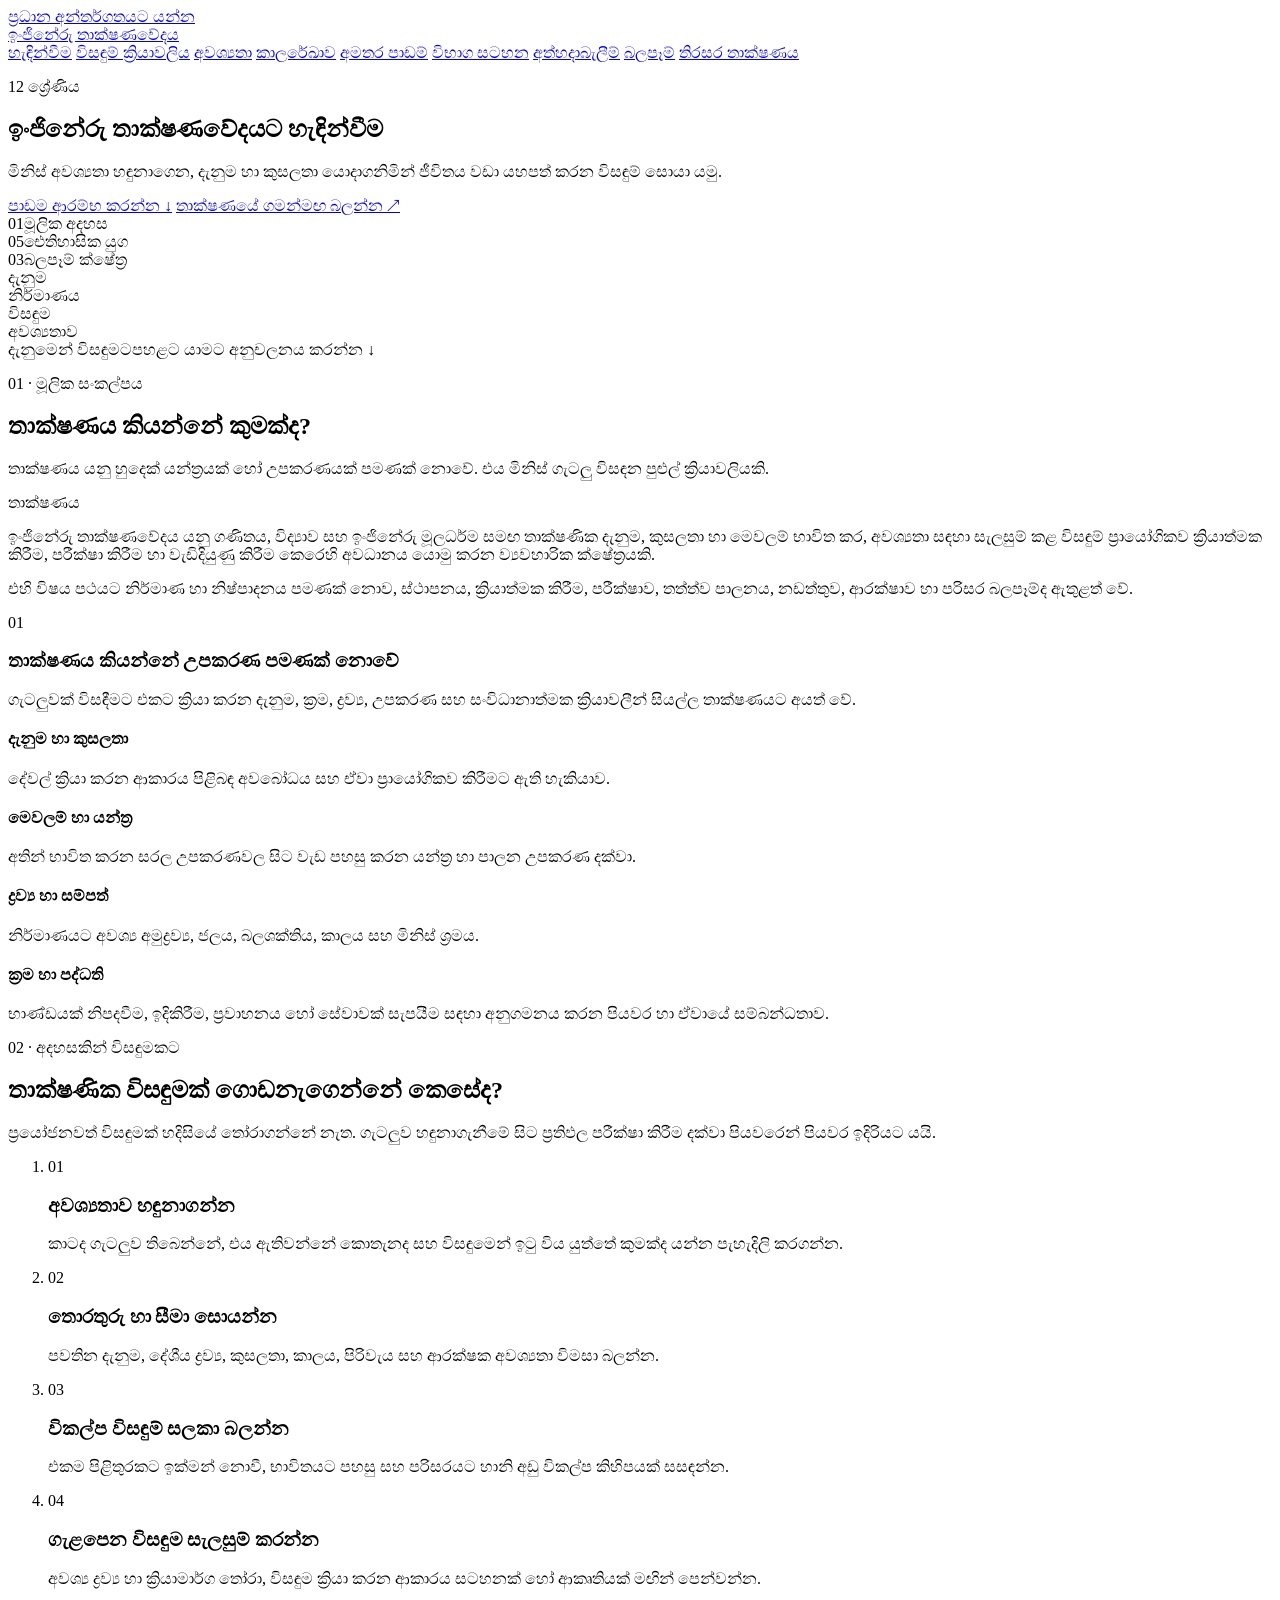
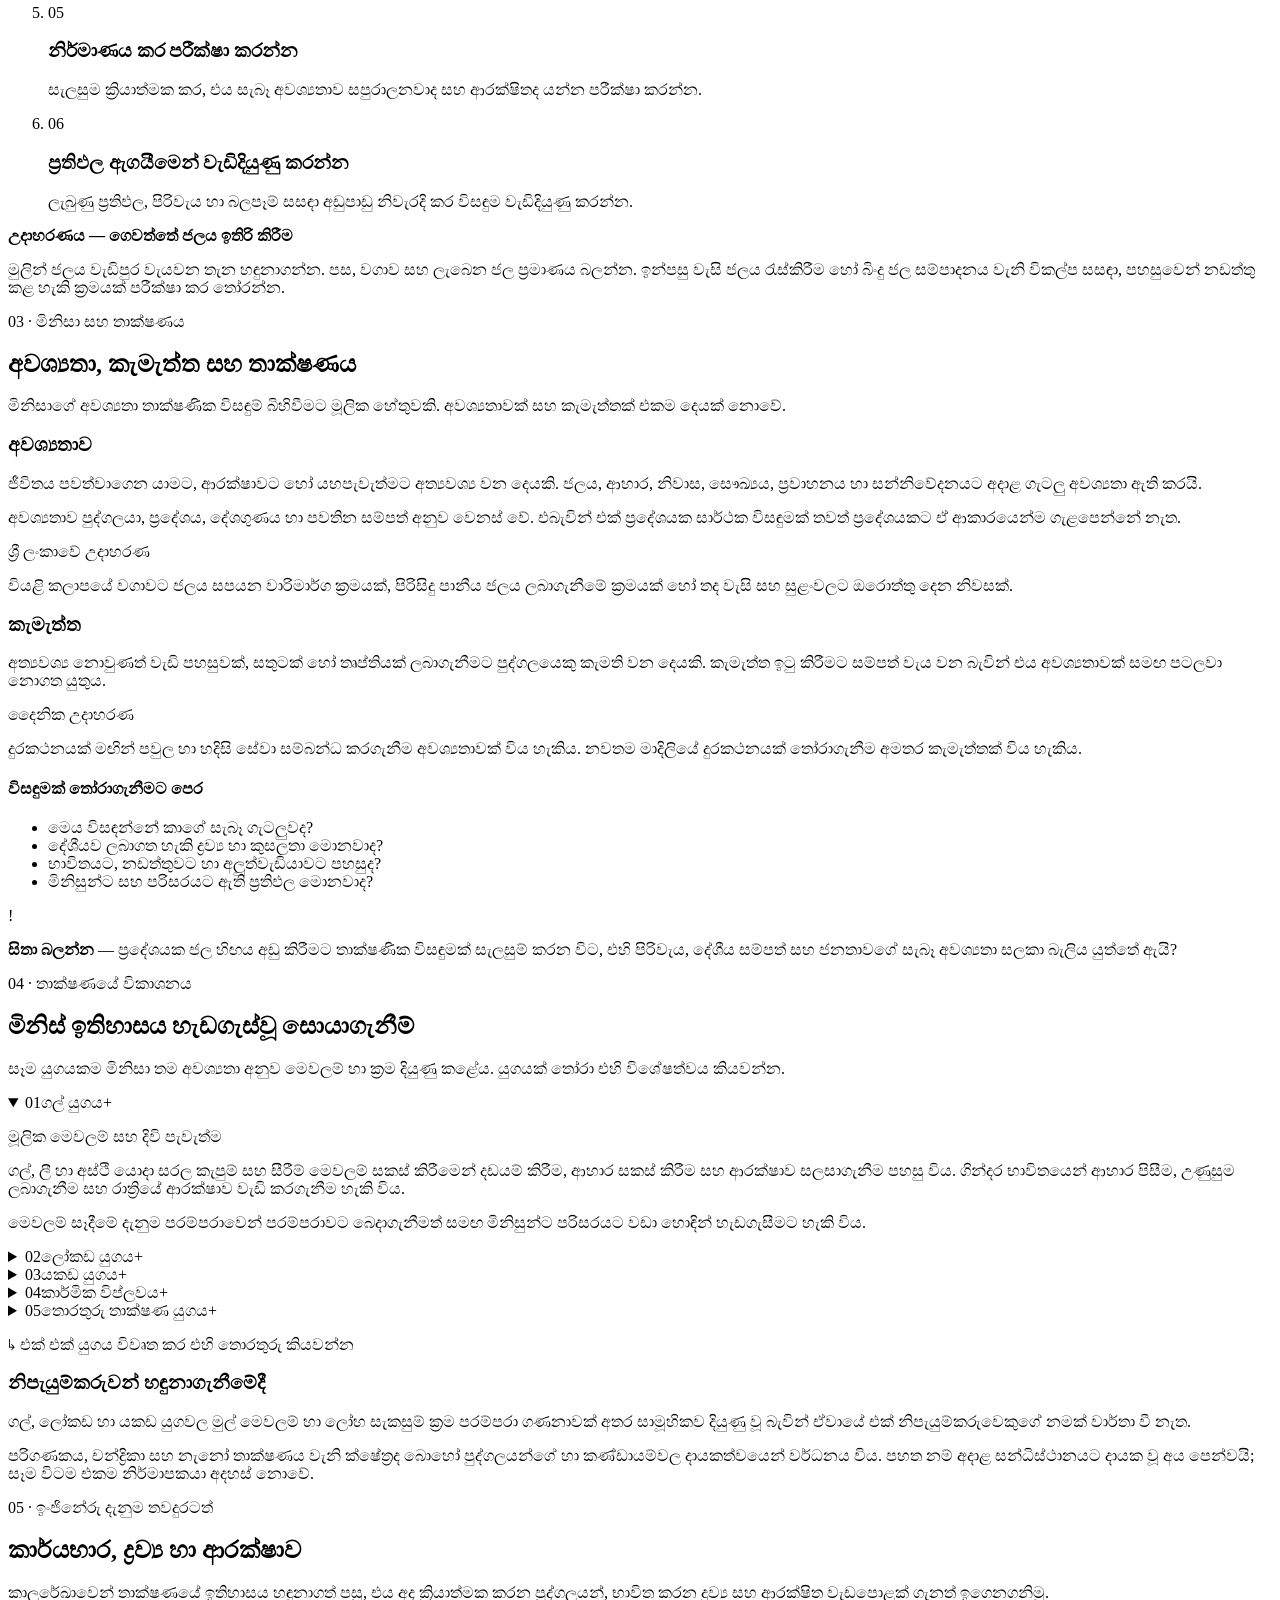
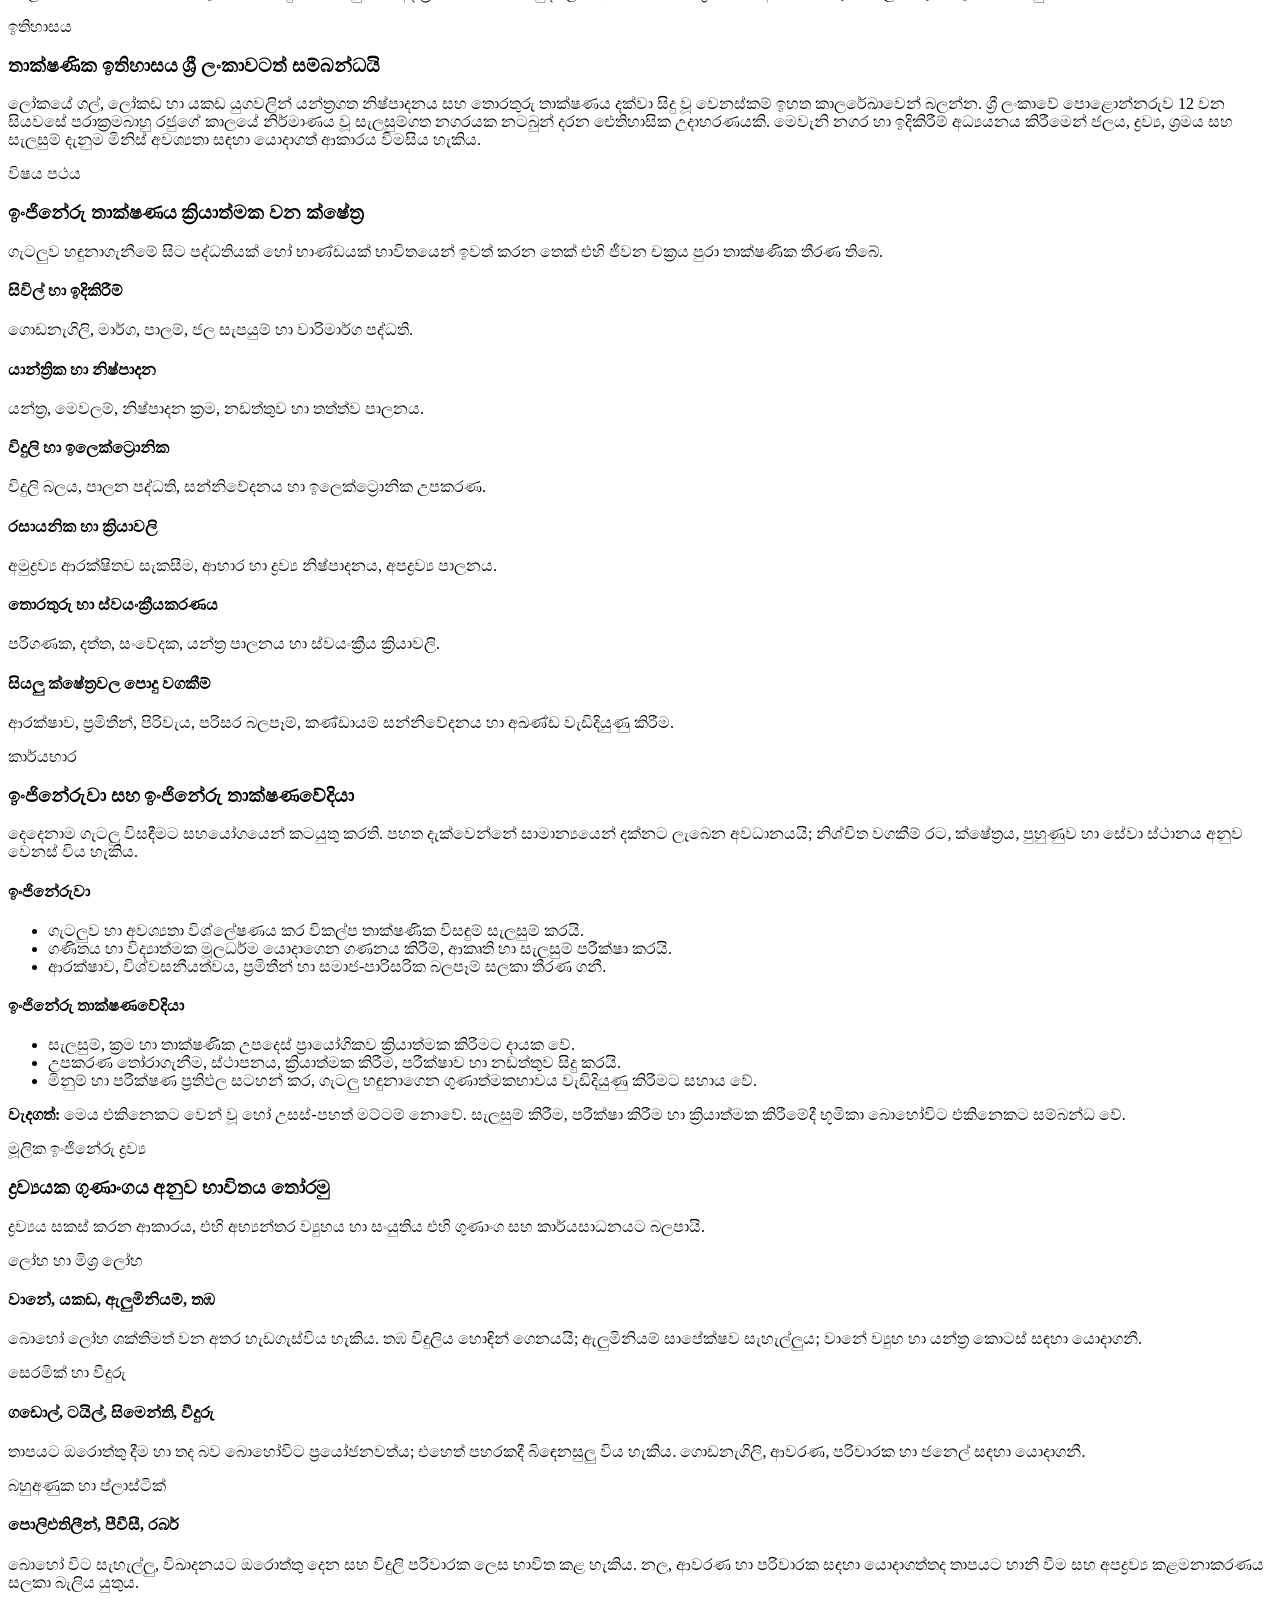
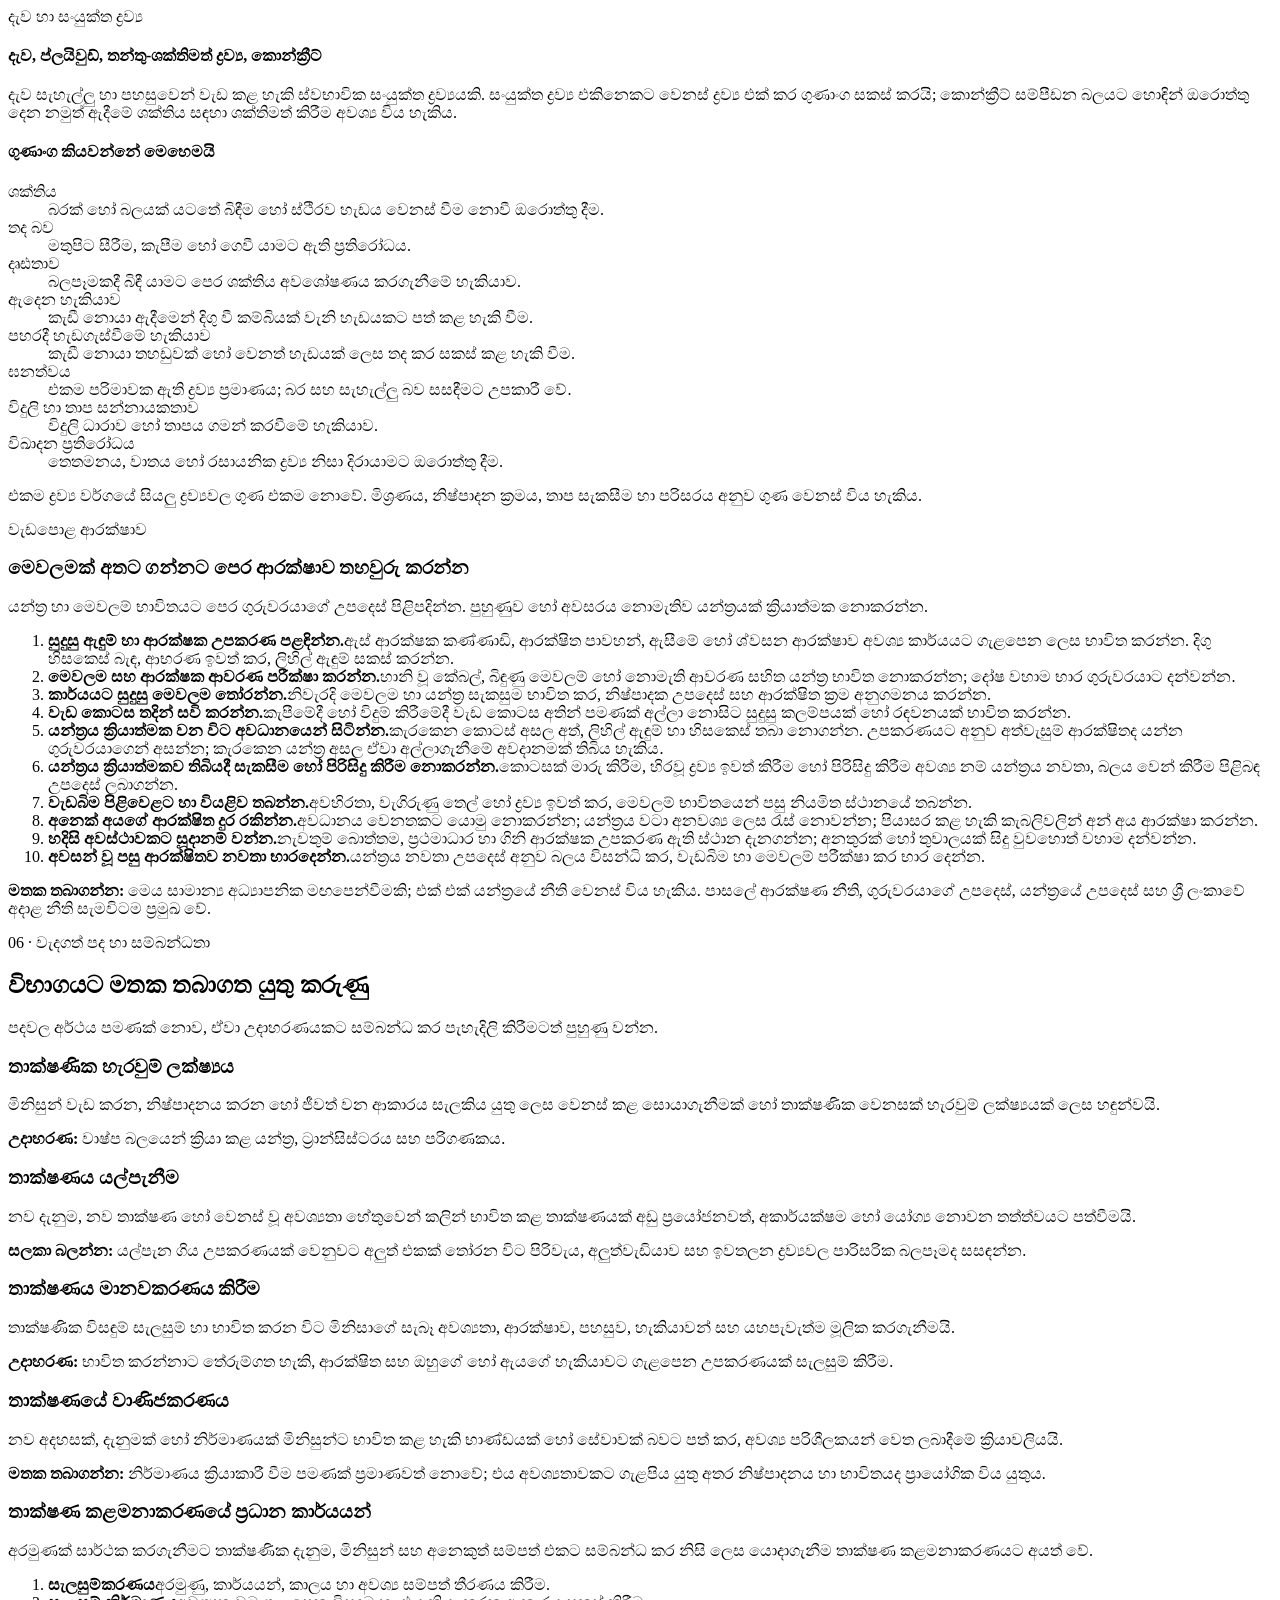
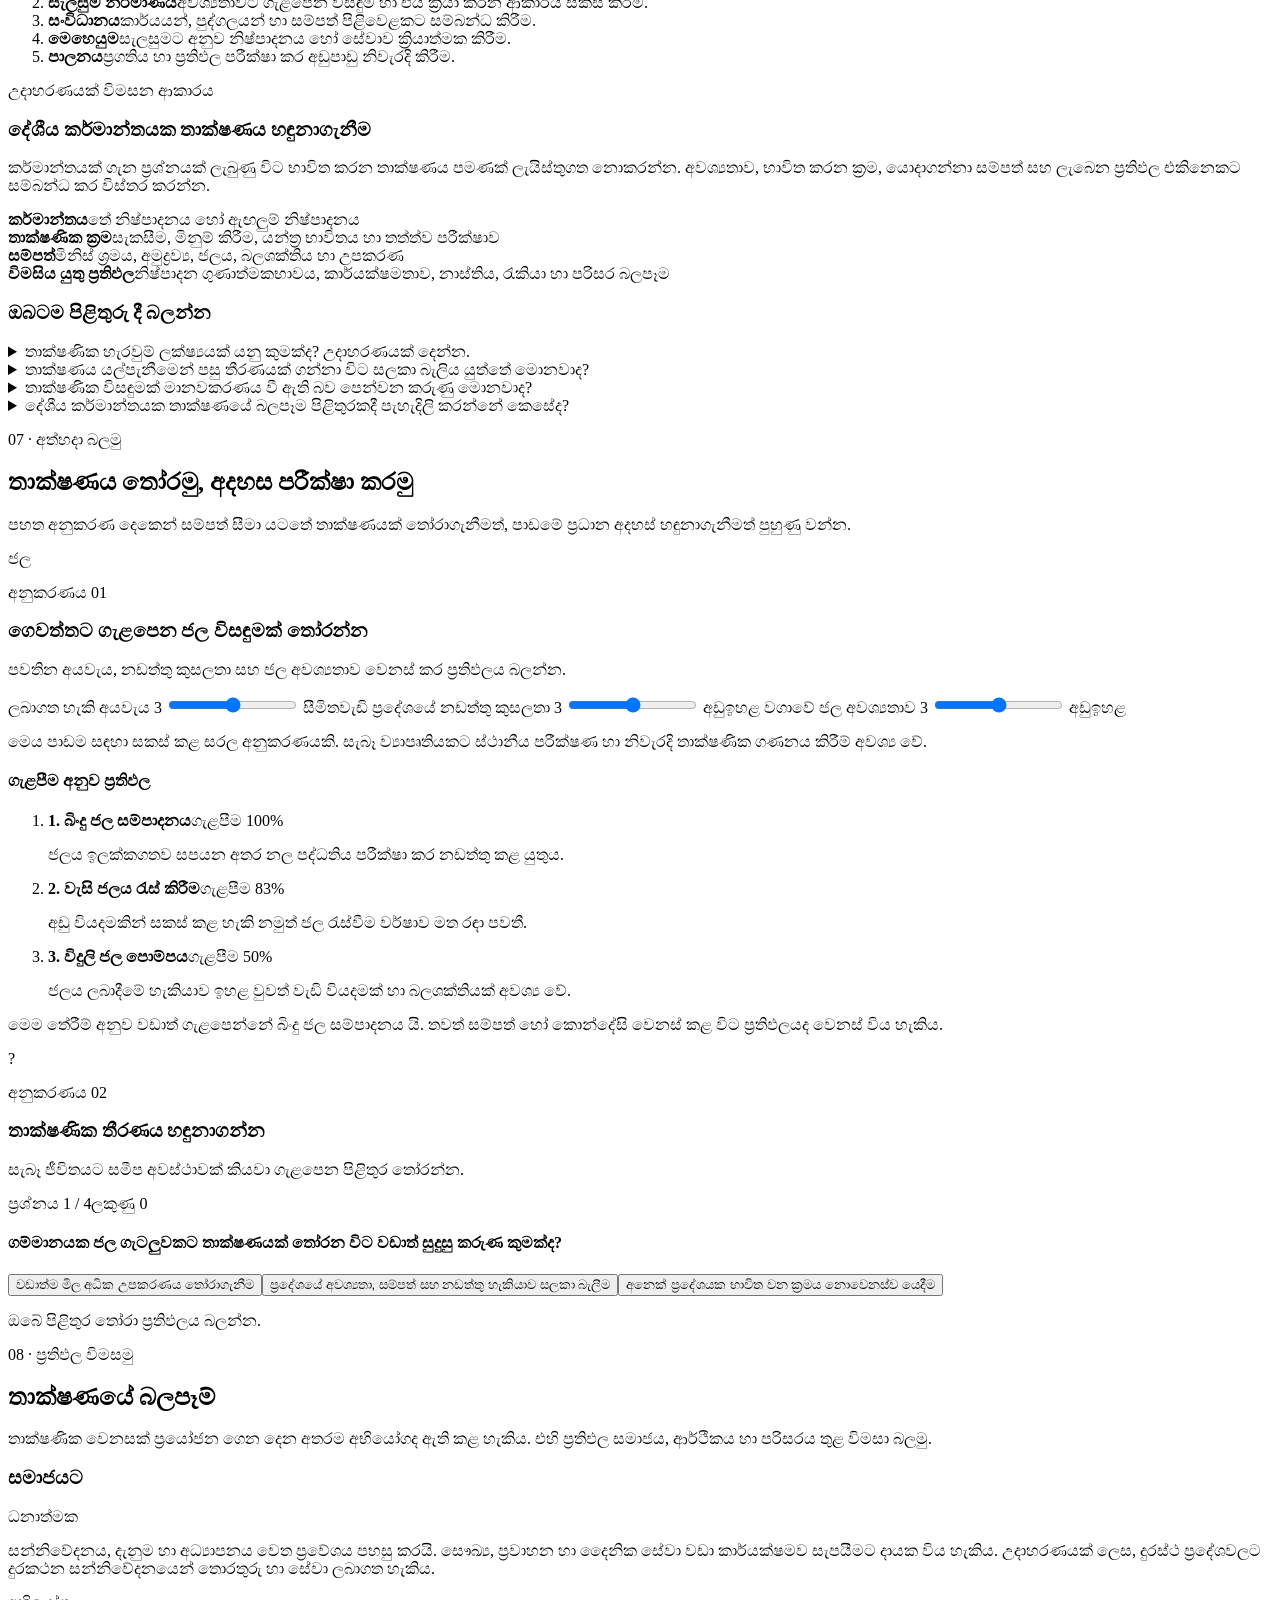
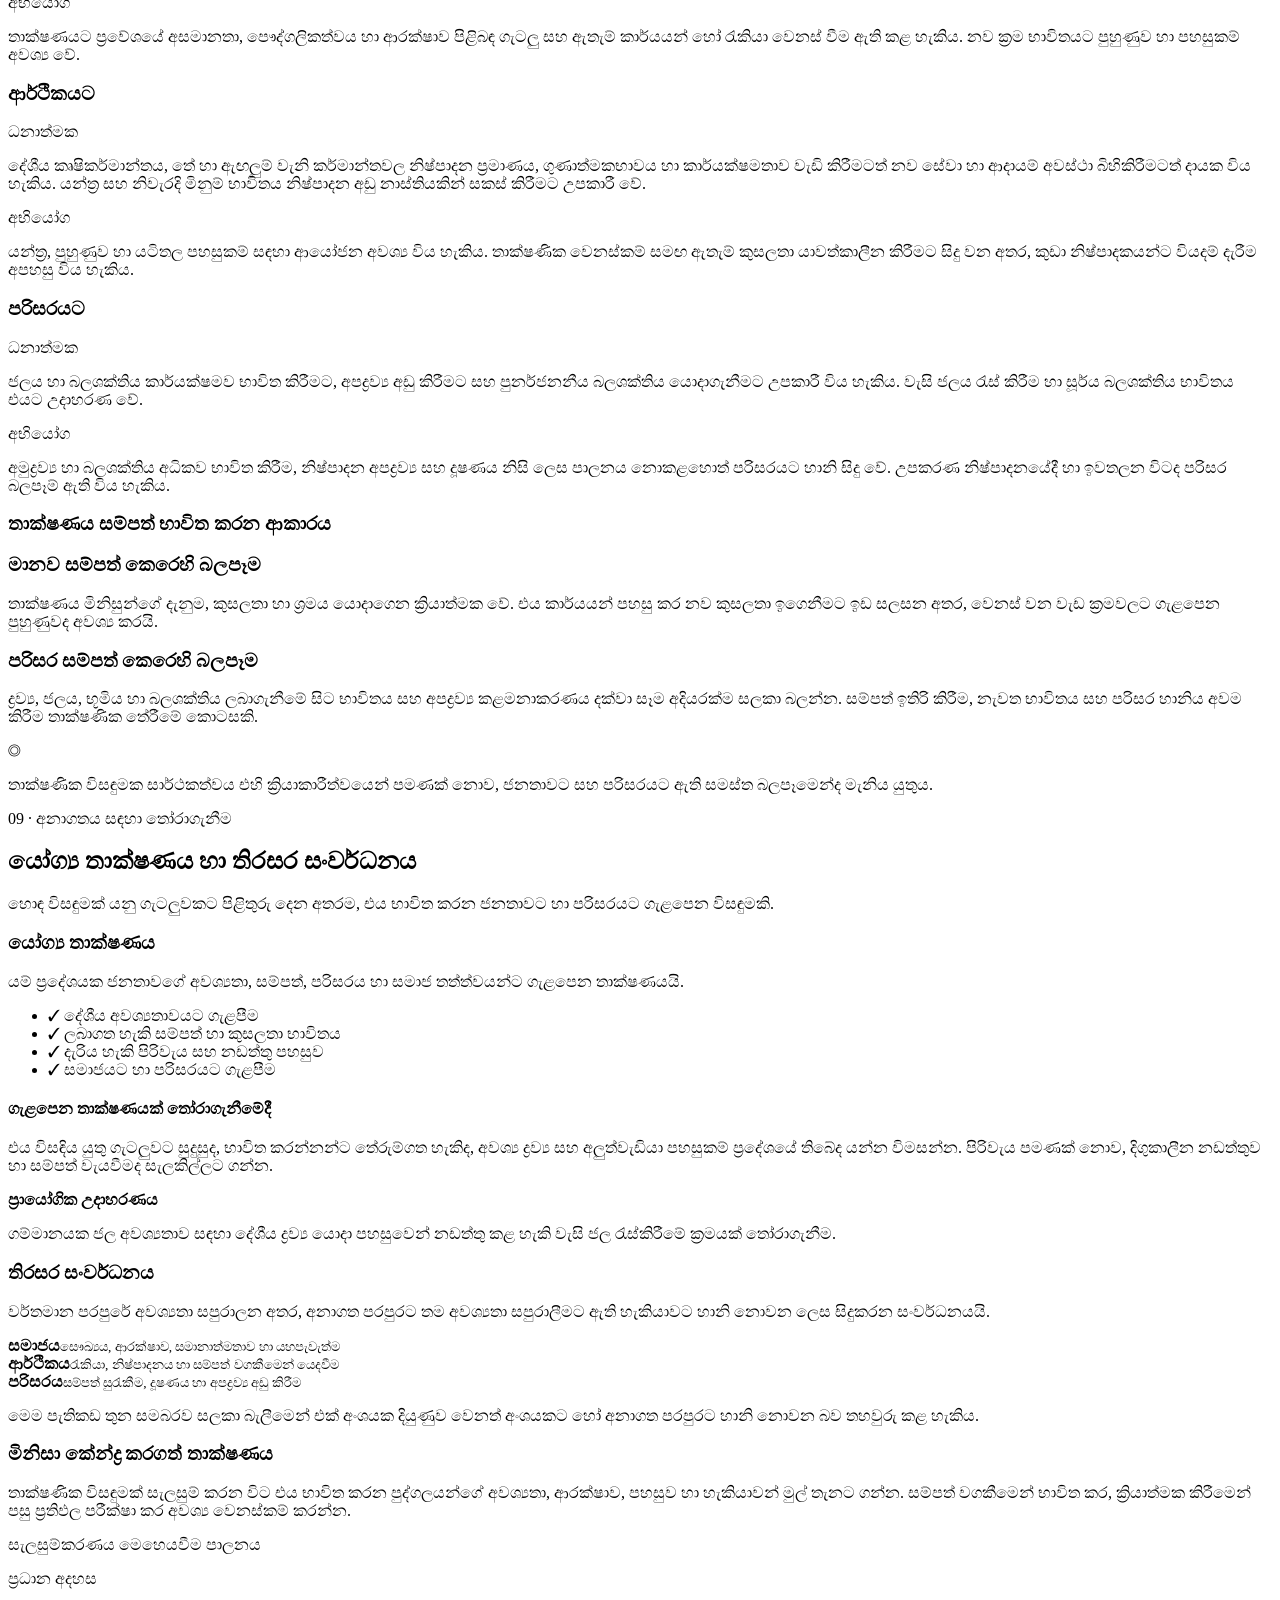
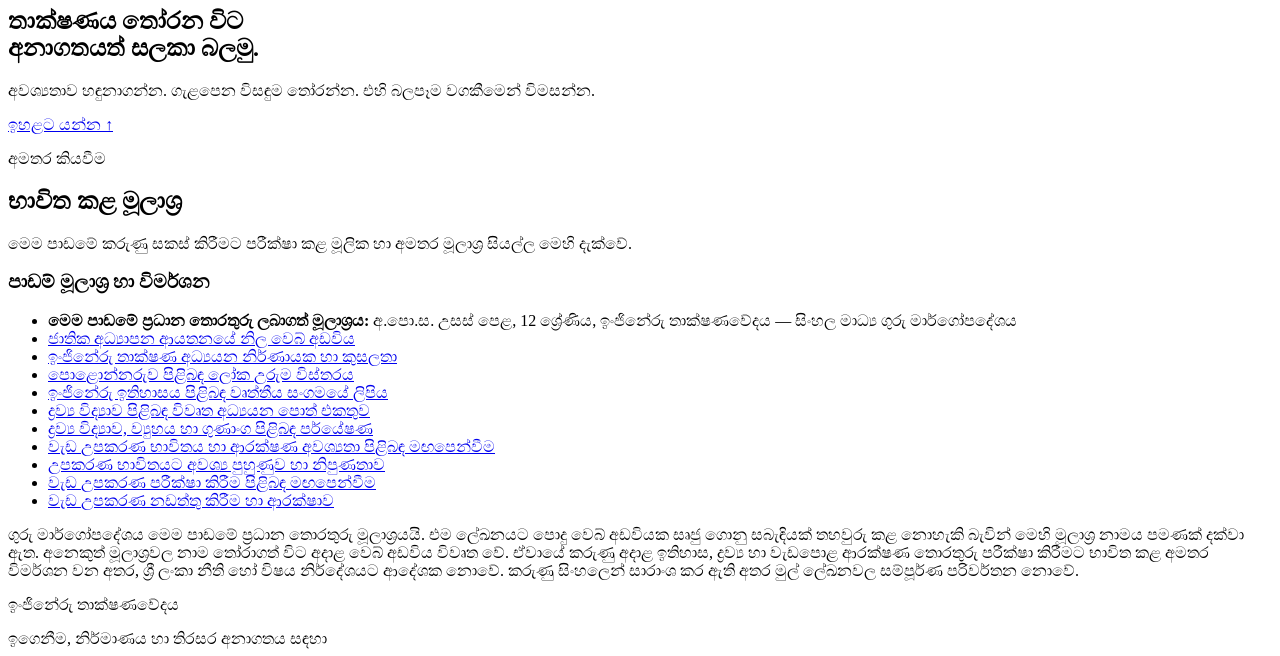
==== intro.html @ f9ea5c72 "Add working Grade 12 lesson 01 page Co-authored-by: Copilot App <223556219+Copilot@users.noreply.git" ====
<!doctype html>
<html lang="si">
<head>
  <meta charset="utf-8">
  <meta name="viewport" content="width=device-width, initial-scale=1">
  <meta name="theme-color" content="#12151b">
  <meta name="description" content="ඉංජිනේරු තාක්ෂණවේදයේ හැඳින්වීම, විකාශනය, බලපෑම් සහ තිරසර භාවිතය පිළිබඳ 12 ශ්‍රේණිය සඳහා සිංහල පාඩම.">
  <title>ඉංජිනේරු තාක්ෂණවේදයට හැඳින්වීම | 12 ශ්‍රේණිය</title>
  <link rel="stylesheet" href="style.css">
</head>
<body>
  <a class="skip-link" href="#ප්‍රධාන-අන්තර්ගතය">ප්‍රධාන අන්තර්ගතයට යන්න</a>
  <header class="site-header">
    <div class="header-inner">
      <a class="brand" href="#ආරම්භය" aria-label="පාඩමේ මුල් පිටුව">
        <span>ඉංජිනේරු තාක්ෂණවේදය</span>
      </a>
      <nav class="main-nav" aria-label="පාඩම් කොටස්">
        <a href="#හැඳින්වීම">හැඳින්වීම</a>
        <a href="#විසඳුම්-ක්‍රියාවලිය">විසඳුම් ක්‍රියාවලිය</a>
        <a href="#අවශ්‍යතා">අවශ්‍යතා</a>
        <a href="#කාලරේඛාව">කාලරේඛාව</a>
        <a href="#අමතර-පාඩම්">අමතර පාඩම්</a>
        <a href="#විභාග-සටහන">විභාග සටහන</a>
        <a href="#අත්හදාබැලීම්">අත්හදාබැලීම්</a>
        <a href="#බලපෑම්">බලපෑම්</a>
        <a href="#තිරසර-තාක්ෂණය">තිරසර තාක්ෂණය</a>
      </nav>
    </div>
  </header>

  <main id="ප්‍රධාන-අන්තර්ගතය">
    <section class="hero" id="ආරම්භය" aria-labelledby="hero-title">
      <div class="hero-grid" aria-hidden="true"></div>
      <div class="hero-content">
        <p class="eyebrow"><span class="eyebrow-line"></span> 12 ශ්‍රේණිය</p>
        <h1 id="hero-title">ඉංජිනේරු තාක්ෂණවේදයට <span>හැඳින්වීම</span></h1>
        <p class="hero-lead">මිනිස් අවශ්‍යතා හඳුනාගෙන, දැනුම හා කුසලතා යොදාගනිමින් ජීවිතය වඩා යහපත් කරන විසඳුම් සොයා යමු.</p>
        <div class="hero-actions">
          <a class="button button-primary" href="#හැඳින්වීම">පාඩම ආරම්භ කරන්න <span aria-hidden="true">↓</span></a>
          <a class="button button-quiet" href="#කාලරේඛාව">තාක්ෂණයේ ගමන්මඟ බලන්න <span aria-hidden="true">↗</span></a>
        </div>
        <div class="hero-facts" aria-label="පාඩමේ තොරතුරු">
          <div><span class="fact-number">01</span><span>මූලික අදහස</span></div>
          <div><span class="fact-number">05</span><span>ඓතිහාසික යුග</span></div>
          <div><span class="fact-number">03</span><span>බලපෑම් ක්ෂේත්‍ර</span></div>
        </div>
      </div>
      <div class="hero-art" aria-hidden="true">
        <div class="orbit orbit-outer"></div>
        <div class="orbit orbit-inner"></div>
        <div class="orbit orbit-core"></div>
        <div class="orbit-label orbit-label-top">දැනුම</div>
        <div class="orbit-label orbit-label-right">නිර්මාණය</div>
        <div class="orbit-label orbit-label-bottom">විසඳුම</div>
        <div class="orbit-label orbit-label-left">අවශ්‍යතාව</div>
        <div class="orbit-center"></div>
        <span class="orbit-spark spark-one"></span>
        <span class="orbit-spark spark-two"></span>
      </div>
      <div class="hero-bottom"><span>දැනුමෙන් විසඳුමට</span><span>පහළට යාමට අනුචලනය කරන්න ↓</span></div>
    </section>

    <section class="section intro-section" id="හැඳින්වීම" aria-labelledby="intro-title">
      <div class="section-heading">
        <p class="section-kicker">01 <span>·</span> මූලික සංකල්පය</p>
        <h2 id="intro-title">තාක්ෂණය කියන්නේ කුමක්ද?</h2>
        <p class="section-intro">තාක්ෂණය යනු හුදෙක් යන්ත්‍රයක් හෝ උපකරණයක් පමණක් නොවේ. එය මිනිස් ගැටලු විසඳන පුළුල් ක්‍රියාවලියකි.</p>
      </div>
      <div class="definition-card">
        <div>
          <p class="card-label">තාක්ෂණය</p>
          <p class="definition-text">ඉංජිනේරු තාක්ෂණවේදය යනු ගණිතය, විද්‍යාව සහ ඉංජිනේරු මූලධර්ම සමඟ තාක්ෂණික දැනුම, කුසලතා හා මෙවලම් භාවිත කර, අවශ්‍යතා සඳහා සැලසුම් කළ විසඳුම් ප්‍රායෝගිකව ක්‍රියාත්මක කිරීම, පරීක්ෂා කිරීම හා වැඩිදියුණු කිරීම කෙරෙහි අවධානය යොමු කරන ව්‍යවහාරික ක්ෂේත්‍රයකි.</p>
          <p class="definition-note">එහි විෂය පථයට නිර්මාණ හා නිෂ්පාදනය පමණක් නොව, ස්ථාපනය, ක්‍රියාත්මක කිරීම, පරීක්ෂාව, තත්ත්ව පාලනය, නඩත්තුව, ආරක්ෂාව හා පරිසර බලපෑම්ද ඇතුළත් වේ.</p>
        </div>
        <span class="definition-index" aria-hidden="true">01</span>
      </div>
      <div class="technology-types">
        <h3>තාක්ෂණය කියන්නේ උපකරණ පමණක් නොවේ</h3>
        <p>ගැටලුවක් විසඳීමට එකට ක්‍රියා කරන දැනුම, ක්‍රම, ද්‍රව්‍ය, උපකරණ සහ සංවිධානාත්මක ක්‍රියාවලීන් සියල්ල තාක්ෂණයට අයත් වේ.</p>
        <div class="technology-types-grid">
          <article><h4>දැනුම හා කුසලතා</h4><p>දේවල් ක්‍රියා කරන ආකාරය පිළිබඳ අවබෝධය සහ ඒවා ප්‍රායෝගිකව කිරීමට ඇති හැකියාව.</p></article>
          <article><h4>මෙවලම් හා යන්ත්‍ර</h4><p>අතින් භාවිත කරන සරල උපකරණවල සිට වැඩ පහසු කරන යන්ත්‍ර හා පාලන උපකරණ දක්වා.</p></article>
          <article><h4>ද්‍රව්‍ය හා සම්පත්</h4><p>නිර්මාණයට අවශ්‍ය අමුද්‍රව්‍ය, ජලය, බලශක්තිය, කාලය සහ මිනිස් ශ්‍රමය.</p></article>
          <article><h4>ක්‍රම හා පද්ධති</h4><p>භාණ්ඩයක් නිපදවීම, ඉදිකිරීම, ප්‍රවාහනය හෝ සේවාවක් සැපයීම සඳහා අනුගමනය කරන පියවර හා ඒවායේ සම්බන්ධතාව.</p></article>
        </div>
      </div>
    </section>

    <section class="section process-section" id="විසඳුම්-ක්‍රියාවලිය" aria-labelledby="process-title">
      <div class="section-heading">
        <p class="section-kicker">02 <span>·</span> අදහසකින් විසඳුමකට</p>
        <h2 id="process-title">තාක්ෂණික විසඳුමක් ගොඩනැගෙන්නේ කෙසේද?</h2>
        <p class="section-intro">ප්‍රයෝජනවත් විසඳුමක් හදිසියේ තෝරාගන්නේ නැත. ගැටලුව හඳුනාගැනීමේ සිට ප්‍රතිඵල පරීක්ෂා කිරීම දක්වා පියවරෙන් පියවර ඉදිරියට යයි.</p>
      </div>
      <ol class="process-list">
        <li><span class="process-number">01</span><div><h3>අවශ්‍යතාව හඳුනාගන්න</h3><p>කාටද ගැටලුව තිබෙන්නේ, එය ඇතිවන්නේ කොතැනද සහ විසඳුමෙන් ඉටු විය යුත්තේ කුමක්ද යන්න පැහැදිලි කරගන්න.</p></div></li>
        <li><span class="process-number">02</span><div><h3>තොරතුරු හා සීමා සොයන්න</h3><p>පවතින දැනුම, දේශීය ද්‍රව්‍ය, කුසලතා, කාලය, පිරිවැය සහ ආරක්ෂක අවශ්‍යතා විමසා බලන්න.</p></div></li>
        <li><span class="process-number">03</span><div><h3>විකල්ප විසඳුම් සලකා බලන්න</h3><p>එකම පිළිතුරකට ඉක්මන් නොවී, භාවිතයට පහසු සහ පරිසරයට හානි අඩු විකල්ප කිහිපයක් සසඳන්න.</p></div></li>
        <li><span class="process-number">04</span><div><h3>ගැළපෙන විසඳුම සැලසුම් කරන්න</h3><p>අවශ්‍ය ද්‍රව්‍ය හා ක්‍රියාමාර්ග තෝරා, විසඳුම ක්‍රියා කරන ආකාරය සටහනක් හෝ ආකෘතියක් මඟින් පෙන්වන්න.</p></div></li>
        <li><span class="process-number">05</span><div><h3>නිර්මාණය කර පරීක්ෂා කරන්න</h3><p>සැලසුම ක්‍රියාත්මක කර, එය සැබෑ අවශ්‍යතාව සපුරාලනවාද සහ ආරක්ෂිතද යන්න පරීක්ෂා කරන්න.</p></div></li>
        <li><span class="process-number">06</span><div><h3>ප්‍රතිඵල ඇගයීමෙන් වැඩිදියුණු කරන්න</h3><p>ලැබුණු ප්‍රතිඵල, පිරිවැය හා බලපෑම් සසඳා අඩුපාඩු නිවැරදි කර විසඳුම වැඩිදියුණු කරන්න.</p></div></li>
      </ol>
      <aside class="local-example process-example"><strong>උදාහරණය — ගෙවත්තේ ජලය ඉතිරි කිරීම</strong><p>මුලින් ජලය වැඩිපුර වැයවන තැන හඳුනාගන්න. පස, වගාව සහ ලැබෙන ජල ප්‍රමාණය බලන්න. ඉන්පසු වැසි ජලය රැස්කිරීම හෝ බිංදු ජල සම්පාදනය වැනි විකල්ප සසඳා, පහසුවෙන් නඩත්තු කළ හැකි ක්‍රමයක් පරීක්ෂා කර තෝරන්න.</p></aside>
    </section>

    <section class="section needs-section" id="අවශ්‍යතා" aria-labelledby="needs-title">
      <div class="section-heading">
        <p class="section-kicker">03 <span>·</span> මිනිසා සහ තාක්ෂණය</p>
        <h2 id="needs-title">අවශ්‍යතා, කැමැත්ත සහ තාක්ෂණය</h2>
        <p class="section-intro">මිනිසාගේ අවශ්‍යතා තාක්ෂණික විසඳුම් බිහිවීමට මූලික හේතුවකි. අවශ්‍යතාවක් සහ කැමැත්තක් එකම දෙයක් නොවේ.</p>
      </div>
      <div class="needs-grid">
        <article class="need-card need-card-main">
          <h3>අවශ්‍යතාව</h3>
          <p>ජීවිතය පවත්වාගෙන යාමට, ආරක්ෂාවට හෝ යහපැවැත්මට අත්‍යවශ්‍ය වන දෙයකි. ජලය, ආහාර, නිවාස, සෞඛ්‍යය, ප්‍රවාහනය හා සන්නිවේදනයට අදාළ ගැටලු අවශ්‍යතා ඇති කරයි.</p>
          <p>අවශ්‍යතාව පුද්ගලයා, ප්‍රදේශය, දේශගුණය හා පවතින සම්පත් අනුව වෙනස් වේ. එබැවින් එක් ප්‍රදේශයක සාර්ථක විසඳුමක් තවත් ප්‍රදේශයකට ඒ ආකාරයෙන්ම ගැළපෙන්නේ නැත.</p>
          <div class="example-box"><span>ශ්‍රී ලංකාවේ උදාහරණ</span><p>වියළි කලාපයේ වගාවට ජලය සපයන වාරිමාර්ග ක්‍රමයක්, පිරිසිදු පානීය ජලය ලබාගැනීමේ ක්‍රමයක් හෝ තද වැසි සහ සුළංවලට ඔරොත්තු දෙන නිවසක්.</p></div>
        </article>
        <article class="need-card">
          <h3>කැමැත්ත</h3>
          <p>අත්‍යවශ්‍ය නොවුණත් වැඩි පහසුවක්, සතුටක් හෝ තෘප්තියක් ලබාගැනීමට පුද්ගලයෙකු කැමති වන දෙයකි. කැමැත්ත ඉටු කිරීමට සම්පත් වැය වන බැවින් එය අවශ්‍යතාවක් සමඟ පටලවා නොගත යුතුය.</p>
          <div class="example-box"><span>දෛනික උදාහරණ</span><p>දුරකථනයක් මඟින් පවුල හා හදිසි සේවා සම්බන්ධ කරගැනීම අවශ්‍යතාවක් විය හැකිය. නවතම මාදිලියේ දුරකථනයක් තෝරාගැනීම අමතර කැමැත්තක් විය හැකිය.</p></div>
          <h4>විසඳුමක් තෝරාගැනීමට පෙර</h4>
          <ul class="check-list">
            <li>මෙය විසඳන්නේ කාගේ සැබෑ ගැටලුවද?</li>
            <li>දේශීයව ලබාගත හැකි ද්‍රව්‍ය හා කුසලතා මොනවාද?</li>
            <li>භාවිතයට, නඩත්තුවට හා අලුත්වැඩියාවට පහසුද?</li>
            <li>මිනිසුන්ට සහ පරිසරයට ඇති ප්‍රතිඵල මොනවාද?</li>
          </ul>
        </article>
      </div>
      <aside class="insight-strip">
        <span class="insight-mark" aria-hidden="true">!</span>
        <p><strong>සිතා බලන්න</strong> — ප්‍රදේශයක ජල හිඟය අඩු කිරීමට තාක්ෂණික විසඳුමක් සැලසුම් කරන විට, එහි පිරිවැය, දේශීය සම්පත් සහ ජනතාවගේ සැබෑ අවශ්‍යතා සලකා බැලිය යුත්තේ ඇයි?</p>
      </aside>
    </section>

    <section class="section timeline-section" id="කාලරේඛාව" aria-labelledby="timeline-title">
      <div class="section-heading">
        <p class="section-kicker">04 <span>·</span> තාක්ෂණයේ විකාශනය</p>
        <h2 id="timeline-title">මිනිස් ඉතිහාසය හැඩගැස්වූ සොයාගැනීම්</h2>
        <p class="section-intro">සෑම යුගයකම මිනිසා තම අවශ්‍යතා අනුව මෙවලම් හා ක්‍රම දියුණු කළේය. යුගයක් තෝරා එහි විශේෂත්වය කියවන්න.</p>
      </div>
      <div class="timeline">
        <details class="era-card" open>
          <summary><span class="era-marker">01</span><span class="era-name">ගල් යුගය</span><span class="era-arrow" aria-hidden="true">+</span></summary>
          <div class="era-content"><p class="era-caption">මූලික මෙවලම් සහ දිවි පැවැත්ම</p><p>ගල්, ලී හා අස්ථි යොදා සරල කැපුම් සහ සීරීම් මෙවලම් සකස් කිරීමෙන් දඩයම් කිරීම, ආහාර සකස් කිරීම සහ ආරක්ෂාව සලසාගැනීම පහසු විය. ගින්දර භාවිතයෙන් ආහාර පිසීම, උණුසුම ලබාගැනීම සහ රාත්‍රියේ ආරක්ෂාව වැඩි කරගැනීම හැකි විය.</p><p>මෙවලම් සෑදීමේ දැනුම පරම්පරාවෙන් පරම්පරාවට බෙදාගැනීමත් සමඟ මිනිසුන්ට පරිසරයට වඩා හොඳින් හැඩගැසීමට හැකි විය.</p></div>
        </details>
        <details class="era-card">
          <summary><span class="era-marker">02</span><span class="era-name">ලෝකඩ යුගය</span><span class="era-arrow" aria-hidden="true">+</span></summary>
          <div class="era-content"><p class="era-caption">ලෝහ මිශ්‍රණයෙන් නව හැකියාවන්</p><p>තඹ හා ටින් මිශ්‍ර කර ලෝකඩ නිපදවීමත් සමඟ ගල් මෙවලම්වලට වඩා වෙනස් හැඩ සහ කාර්ය සඳහා සුදුසු මෙවලම්, ආයුධ හා භාණ්ඩ සෑදීමට හැකි විය.</p><p>ලෝහ උණු කිරීම, අච්චුවලට වත් කිරීම සහ අවශ්‍ය හැඩයට සකස් කිරීම සඳහා විශේෂ දැනුමක් අවශ්‍ය විය. එම කුසලතා හුවමාරු වෙද්දී ශිල්ප, වෙළෙඳාම සහ විවිධ කාර්යයන් සඳහා භාණ්ඩ නිෂ්පාදනයද දියුණු විය.</p></div>
        </details>
        <details class="era-card">
          <summary><span class="era-marker">03</span><span class="era-name">යකඩ යුගය</span><span class="era-arrow" aria-hidden="true">+</span></summary>
          <div class="era-content"><p class="era-caption">කෘෂිකර්මය හා ඉදිකිරීම් දියුණු වීම</p><p>යකඩ උණු කිරීම සහ හැඩගැස්වීමෙන් ශක්තිමත්, කල්පවතින මෙවලම් හා උපකරණ නිපදවිය හැකි විය. නගුල් හා වෙනත් ගොවි උපකරණ මඟින් වගා කටයුතු පුළුල් කිරීමටත් ඉදිකිරීම් හා දැව වැඩ කිරීමටත් සහාය ලැබිණි.</p><p>යකඩ නිෂ්පාදනයට ඉන්ධන, අමුද්‍රව්‍ය සහ විශේෂ ශිල්ප දැනුම අවශ්‍ය වූ අතර, එය සමාජයේ කාර්ය බෙදීම හා හුවමාරුව තවදුරටත් දියුණු කළේය.</p></div>
        </details>
        <details class="era-card">
          <summary><span class="era-marker">04</span><span class="era-name">කාර්මික විප්ලවය</span><span class="era-arrow" aria-hidden="true">+</span></summary>
          <div class="era-content"><p class="era-caption">යන්ත්‍රගත නිෂ්පාදනයේ ආරම්භය</p><p>වාෂ්ප බලය භාවිත කළ යන්ත්‍ර මඟින් අතින් සිදු කළ බොහෝ කාර්යයන් වේගවත් කර, එකම භාණ්ඩය විශාල ප්‍රමාණයෙන් නිපදවීමට හැකි විය. කර්මාන්තශාලා සහ දුම්රිය ව්‍යාප්ත වීමෙන් නිෂ්පාදන මධ්‍යස්ථාන හා වෙළෙඳපොළ අතර ප්‍රවාහනය වේගවත් විය.</p><p>කර්මාන්තශාලා වැඩ සහ නගරවල ජනගහනය වර්ධනය වීමත් සමඟ රැකියා රටා, සේවා තත්ත්ව සහ දෛනික ජීවිතය වෙනස් විය. සිමෙන්ති වැනි ද්‍රව්‍ය විශාල ඉදිකිරීම් සඳහාත්, එකම මිනුම් අනුව සාදන හුවමාරු කළ හැකි කොටස් යන්ත්‍ර නඩත්තුව සඳහාත් වැදගත් විය.</p><p class="era-caption">නව නිපැයුම් හා ඒවාට දායක වූවන්</p><ul class="era-inventions">
            <li><strong>වාෂ්ප එන්ජිම</strong><span>තෝමස් නිව්කොමන් 1712 දී මුල් ප්‍රායෝගික වාෂ්ප එන්ජිමක් නිපදවූ අතර, ජේම්ස් වොට් 1769 දී වෙන් කළ වාෂ්ප ඝනීභවකය සඳහා පේටන්ට් ලබාගෙන එන්ජිම වැඩිදියුණු කළේය.</span><small>යුගය: 18 වන සියවසේ කාර්මික විප්ලවය</small></li>
            <li><strong>පෝට්ලන්ඩ් සිමෙන්ති</strong><span>ජෝසප් ඇස්ප්ඩින් 1824 දී එයට පේටන්ට් බලපත්‍රයක් ලබාගත්තේය; ඔහුගේ පුත් විලියම් ඇස්ප්ඩින් පසුව එහි දියුණුවට දායක විය.</span><small>යුගය: 19 වන සියවසේ මුල් කාර්මික විප්ලවය</small></li>
            <li><strong>එකිනෙකට හුවමාරු කළ හැකි කොටස්</strong><span>එලයි විට්නි මෙම ක්‍රමය ප්‍රචලිත කළ අයෙකු ලෙස සැලකේ. එකම ප්‍රමිතියෙන් කොටස් සෑදීමේ අදහසට තවත් මුල් දායකයෝද සිටියහ.</span><small>යුගය: 18–19 වන සියවස්; කාර්මික විප්ලවය</small></li>
          </ul></div>
        </details>
        <details class="era-card">
          <summary><span class="era-marker">05</span><span class="era-name">තොරතුරු තාක්ෂණ යුගය</span><span class="era-arrow" aria-hidden="true">+</span></summary>
          <div class="era-content"><p class="era-caption">දත්ත, පරිගණක සහ සන්නිවේදනය</p><p>ට්‍රාන්සිස්ටර හා පරිගණක දියුණුවෙන් තොරතුරු ගණනය කිරීම, ගබඩා කිරීම සහ සැකසීම වේගවත් විය. චන්ද්‍රිකා මඟින් දුරස්ථ ප්‍රදේශ අතර සන්නිවේදනය හා තොරතුරු හුවමාරුවට නව මඟක් ලැබිණි.</p><p>මෙම තාක්ෂණයන් අධ්‍යාපනය, සෞඛ්‍ය සේවා, කර්මාන්ත හා වෙළෙඳාම සම්බන්ධ කරයි. ඒ සමඟ තොරතුරු ආරක්ෂාව, විදුලි බලය සහ විද්‍යුත් අපද්‍රව්‍ය නිසි ලෙස කළමනාකරණය කිරීමේ අවශ්‍යතාවද ඇති වේ.</p><p class="era-caption">නව නිපැයුම් හා ඒවාට දායක වූවන්</p><ul class="era-inventions">
            <li><strong>ට්‍රාන්සිස්ටරය</strong><span>ජෝන් බාර්ඩීන් හා වෝල්ටර් බ්‍රැටන් 1947 දී පළමු ක්‍රියාකාරී ලක්ෂ්‍ය-සම්බන්ධතා ට්‍රාන්සිස්ටරය නිර්මාණය කළහ; විලියම් ෂොක්ලිද එහි දියුණුවට දායක විය.</span><small>යුගය: 20 වන සියවසේ මැද; ඉලෙක්ට්‍රොනික තාක්ෂණය</small></li>
            <li><strong>ජෙට් එන්ජිම</strong><span>ෆ්‍රෑන්ක් විට්ල් සහ හාන්ස් ෆොන් ඔහයින් එකිනෙකාගෙන් ස්වාධීනව ජෙට් එන්ජින් දියුණු කළහ.</span><small>යුගය: 20 වන සියවසේ 1930–1940 දශක; ගුවන් තාක්ෂණය</small></li>
            <li><strong>කෘත්‍රිම චන්ද්‍රිකාව</strong><span>1957 දී සෝවියට් සංගමය ස්පුට්නික් 1 යැවීය. ප්‍රධාන සැලසුම් මෙහෙයවූයේ සර්ගෙයි කොරොලෙව් වන අතර, එය විශාල කණ්ඩායමක සාමූහික කාර්යයකි.</span><small>යුගය: 20 වන සියවසේ අභ්‍යවකාශ යුගය</small></li>
            <li><strong>පරිගණකය</strong><span>චාල්ස් බැබේජ් 1830 දශකයේ විශ්ලේෂණ යන්ත්‍රය සැලසුම් කළේය; එය පරිගණකයේ මුල් අදහසකි. නවීන පරිගණකය බොහෝ දෙනාගේ දායකත්වයෙන් දියුණු වූ බැවින් තනි නිපැයුම්කරුවෙකු නැත.</span><small>යුගය: 19 වන සියවසේ මුල් සැලැස්ම; නවීන පරිගණක යුගය 20 වන සියවස</small></li>
            <li><strong>නැනෝ තාක්ෂණය</strong><span>රිචඩ් ෆයින්මන් 1959 දී ඉතා කුඩා පරිමාණයේ ද්‍රව්‍ය හැසිරවීමේ අදහස් ඉදිරිපත් කළේය. “නැනෝ තාක්ෂණය” යන පදය නොරියෝ ටනිගුචි 1974 දී භාවිත කළේය; මෙය එක් පුද්ගලයෙකුගේ නිපැයුමක් නොව ක්ෂේත්‍රයකි.</span><small>යුගය: 20 වන සියවසේ නවීන විද්‍යා හා තාක්ෂණ යුගය</small></li>
          </ul></div>
        </details>
      </div>
      <p class="timeline-hint"><span aria-hidden="true">↳</span> එක් එක් යුගය විවෘත කර එහි තොරතුරු කියවන්න</p>
      <aside class="landmark-note">
        <h3>නිපැයුම්කරුවන් හඳුනාගැනීමේදී</h3>
        <div>
          <p>ගල්, ලෝකඩ හා යකඩ යුගවල මුල් මෙවලම් හා ලෝහ සැකසුම් ක්‍රම පරම්පරා ගණනාවක් අතර සාමූහිකව දියුණු වූ බැවින් ඒවායේ එක් නිපැයුම්කරුවෙකුගේ නමක් වාර්තා වී නැත.</p>
          <p>පරිගණකය, චන්ද්‍රිකා සහ නැනෝ තාක්ෂණය වැනි ක්ෂේත්‍රද බොහෝ පුද්ගලයන්ගේ හා කණ්ඩායම්වල දායකත්වයෙන් වර්ධනය විය. පහත නම් අදාළ සන්ධිස්ථානයට දායක වූ අය පෙන්වයි; සෑම විටම එකම නිර්මාපකයා අදහස් නොවේ.</p>
        </div>
      </aside>
    </section>

    <section class="section engineering-extension" id="අමතර-පාඩම්" aria-labelledby="extension-title">
      <div class="section-heading">
        <p class="section-kicker">05 <span>·</span> ඉංජිනේරු දැනුම තවදුරටත්</p>
        <h2 id="extension-title">කාර්යභාර, ද්‍රව්‍ය හා ආරක්ෂාව</h2>
        <p class="section-intro">කාලරේඛාවෙන් තාක්ෂණයේ ඉතිහාසය හඳුනාගත් පසු, එය අද ක්‍රියාත්මක කරන පුද්ගලයන්, භාවිත කරන ද්‍රව්‍ය සහ ආරක්ෂිත වැඩපොළක් ගැනත් ඉගෙනගනිමු.</p>
      </div>

      <article class="history-context">
        <div class="history-context-mark" aria-hidden="true">ඉතිහාසය</div>
        <div>
          <h3>තාක්ෂණික ඉතිහාසය ශ්‍රී ලංකාවටත් සම්බන්ධයි</h3>
          <p>ලෝකයේ ගල්, ලෝකඩ හා යකඩ යුගවලින් යන්ත්‍රගත නිෂ්පාදනය සහ තොරතුරු තාක්ෂණය දක්වා සිදු වූ වෙනස්කම් ඉහත කාලරේඛාවෙන් බලන්න. ශ්‍රී ලංකාවේ පොළොන්නරුව 12 වන සියවසේ පරාක්‍රමබාහු රජුගේ කාලයේ නිර්මාණය වූ සැලසුම්ගත නගරයක නටබුන් දරන ඓතිහාසික උදාහරණයකි. මෙවැනි නගර හා ඉදිකිරීම් අධ්‍යයනය කිරීමෙන් ජලය, ද්‍රව්‍ය, ශ්‍රමය සහ සැලසුම් දැනුම මිනිස් අවශ්‍යතා සඳහා යොදාගත් ආකාරය විමසිය හැකිය.</p>
        </div>
      </article>

      <div class="engineering-scope">
        <div class="extension-heading">
          <p class="card-label">විෂය පථය</p>
          <h3>ඉංජිනේරු තාක්ෂණය ක්‍රියාත්මක වන ක්ෂේත්‍ර</h3>
          <p>ගැටලුව හඳුනාගැනීමේ සිට පද්ධතියක් හෝ භාණ්ඩයක් භාවිතයෙන් ඉවත් කරන තෙක් එහි ජීවන චක්‍රය පුරා තාක්ෂණික තීරණ තිබේ.</p>
        </div>
        <div class="scope-grid">
          <article><h4>සිවිල් හා ඉදිකිරීම්</h4><p>ගොඩනැගිලි, මාර්ග, පාලම්, ජල සැපයුම් හා වාරිමාර්ග පද්ධති.</p></article>
          <article><h4>යාන්ත්‍රික හා නිෂ්පාදන</h4><p>යන්ත්‍ර, මෙවලම්, නිෂ්පාදන ක්‍රම, නඩත්තුව හා තත්ත්ව පාලනය.</p></article>
          <article><h4>විදුලි හා ඉලෙක්ට්‍රොනික</h4><p>විදුලි බලය, පාලන පද්ධති, සන්නිවේදනය හා ඉලෙක්ට්‍රොනික උපකරණ.</p></article>
          <article><h4>රසායනික හා ක්‍රියාවලි</h4><p>අමුද්‍රව්‍ය ආරක්ෂිතව සැකසීම, ආහාර හා ද්‍රව්‍ය නිෂ්පාදනය, අපද්‍රව්‍ය පාලනය.</p></article>
          <article><h4>තොරතුරු හා ස්වයංක්‍රීයකරණය</h4><p>පරිගණක, දත්ත, සංවේදක, යන්ත්‍ර පාලනය හා ස්වයංක්‍රීය ක්‍රියාවලි.</p></article>
          <article><h4>සියලු ක්ෂේත්‍රවල පොදු වගකීම්</h4><p>ආරක්ෂාව, ප්‍රමිතීන්, පිරිවැය, පරිසර බලපෑම්, කණ්ඩායම් සන්නිවේදනය හා අඛණ්ඩ වැඩිදියුණු කිරීම.</p></article>
        </div>
      </div>

      <div class="role-comparison">
        <div class="extension-heading">
          <p class="card-label">කාර්යභාර</p>
          <h3>ඉංජිනේරුවා සහ ඉංජිනේරු තාක්ෂණවේදියා</h3>
          <p>දෙදෙනාම ගැටලු විසඳීමට සහයෝගයෙන් කටයුතු කරති. පහත දැක්වෙන්නේ සාමාන්‍යයෙන් දක්නට ලැබෙන අවධානයයි; නිශ්චිත වගකීම් රට, ක්ෂේත්‍රය, පුහුණුව හා සේවා ස්ථානය අනුව වෙනස් විය හැකිය.</p>
        </div>
        <div class="role-grid">
          <article class="role-card">
            <h4>ඉංජිනේරුවා</h4>
            <ul>
              <li>ගැටලුව හා අවශ්‍යතා විශ්ලේෂණය කර විකල්ප තාක්ෂණික විසඳුම් සැලසුම් කරයි.</li>
              <li>ගණිතය හා විද්‍යාත්මක මූලධර්ම යොදාගෙන ගණනය කිරීම්, ආකෘති හා සැලසුම් පරීක්ෂා කරයි.</li>
              <li>ආරක්ෂාව, විශ්වසනීයත්වය, ප්‍රමිතීන් හා සමාජ-පාරිසරික බලපෑම් සලකා තීරණ ගනී.</li>
            </ul>
          </article>
          <article class="role-card role-card-accent">
            <h4>ඉංජිනේරු තාක්ෂණවේදියා</h4>
            <ul>
              <li>සැලසුම්, ක්‍රම හා තාක්ෂණික උපදෙස් ප්‍රායෝගිකව ක්‍රියාත්මක කිරීමට දායක වේ.</li>
              <li>උපකරණ තෝරාගැනීම, ස්ථාපනය, ක්‍රියාත්මක කිරීම, පරීක්ෂාව හා නඩත්තුව සිදු කරයි.</li>
              <li>මිනුම් හා පරීක්ෂණ ප්‍රතිඵල සටහන් කර, ගැටලු හඳුනාගෙන ගුණාත්මකභාවය වැඩිදියුණු කිරීමට සහාය වේ.</li>
            </ul>
          </article>
        </div>
        <p class="role-note"><strong>වැදගත්:</strong> මෙය එකිනෙකට වෙන් වූ හෝ උසස්-පහත් මට්ටම් නොවේ. සැලසුම් කිරීම, පරීක්ෂා කිරීම හා ක්‍රියාත්මක කිරීමේදී භූමිකා බොහෝවිට එකිනෙකට සම්බන්ධ වේ.</p>
      </div>

      <div class="materials-study">
        <div class="extension-heading">
          <p class="card-label">මූලික ඉංජිනේරු ද්‍රව්‍ය</p>
          <h3>ද්‍රව්‍යයක ගුණාංගය අනුව භාවිතය තෝරමු</h3>
          <p>ද්‍රව්‍යය සකස් කරන ආකාරය, එහි අභ්‍යන්තර ව්‍යුහය හා සංයුතිය එහි ගුණාංග සහ කාර්යසාධනයට බලපායි.</p>
        </div>
        <div class="material-grid">
          <article class="material-card">
            <span class="material-tag">ලෝහ හා මිශ්‍ර ලෝහ</span>
            <h4>වානේ, යකඩ, ඇලුමිනියම්, තඹ</h4>
            <p>බොහෝ ලෝහ ශක්තිමත් වන අතර හැඩගැස්විය හැකිය. තඹ විදුලිය හොඳින් ගෙනයයි; ඇලුමිනියම් සාපේක්ෂව සැහැල්ලුය; වානේ ව්‍යුහ හා යන්ත්‍ර කොටස් සඳහා යොදාගනී.</p>
          </article>
          <article class="material-card">
            <span class="material-tag material-tag-green">සෙරමික් හා වීදුරු</span>
            <h4>ගඩොල්, ටයිල්, සිමෙන්ති, වීදුරු</h4>
            <p>තාපයට ඔරොත්තු දීම හා තද බව බොහෝවිට ප්‍රයෝජනවත්ය; එහෙත් පහරකදී බිඳෙනසුලු විය හැකිය. ගොඩනැගිලි, ආවරණ, පරිවාරක හා ජනෙල් සඳහා යොදාගනී.</p>
          </article>
          <article class="material-card">
            <span class="material-tag material-tag-violet">බහුඅණුක හා ප්ලාස්ටික්</span>
            <h4>පොලිඑතිලීන්, පීවීසී, රබර්</h4>
            <p>බොහෝ විට සැහැල්ලු, විඛාදනයට ඔරොත්තු දෙන සහ විදුලි පරිවාරක ලෙස භාවිත කළ හැකිය. නල, ආවරණ හා පරිවාරක සඳහා යොදාගත්තද තාපයට හානි වීම සහ අපද්‍රව්‍ය කළමනාකරණය සලකා බැලිය යුතුය.</p>
          </article>
          <article class="material-card">
            <span class="material-tag material-tag-amber">දැව හා සංයුක්ත ද්‍රව්‍ය</span>
            <h4>දැව, ප්ලයිවුඩ්, තන්තු-ශක්තිමත් ද්‍රව්‍ය, කොන්ක්‍රීට්</h4>
            <p>දැව සැහැල්ලු හා පහසුවෙන් වැඩ කළ හැකි ස්වභාවික සංයුක්ත ද්‍රව්‍යයකි. සංයුක්ත ද්‍රව්‍ය එකිනෙකට වෙනස් ද්‍රව්‍ය එක් කර ගුණාංග සකස් කරයි; කොන්ක්‍රීට් සම්පීඩන බලයට හොඳින් ඔරොත්තු දෙන නමුත් ඇදීමේ ශක්තිය සඳහා ශක්තිමත් කිරීම අවශ්‍ය විය හැකිය.</p>
          </article>
        </div>
        <div class="property-panel">
          <h4>ගුණාංග කියවන්නේ මෙහෙමයි</h4>
          <dl class="property-grid">
            <div><dt>ශක්තිය</dt><dd>බරක් හෝ බලයක් යටතේ බිඳීම හෝ ස්ථිරව හැඩය වෙනස් වීම නොවී ඔරොත්තු දීම.</dd></div>
            <div><dt>තද බව</dt><dd>මතුපිට සීරීම, කැපීම හෝ ගෙවී යාමට ඇති ප්‍රතිරෝධය.</dd></div>
            <div><dt>දෘඪතාව</dt><dd>බලපෑමකදී බිඳී යාමට පෙර ශක්තිය අවශෝෂණය කරගැනීමේ හැකියාව.</dd></div>
            <div><dt>ඇදෙන හැකියාව</dt><dd>කැඩී නොයා ඇදීමෙන් දිගු වී කම්බියක් වැනි හැඩයකට පත් කළ හැකි වීම.</dd></div>
            <div><dt>පහරදී හැඩගැස්වීමේ හැකියාව</dt><dd>කැඩී නොයා තහඩුවක් හෝ වෙනත් හැඩයක් ලෙස තද කර සකස් කළ හැකි වීම.</dd></div>
            <div><dt>ඝනත්වය</dt><dd>එකම පරිමාවක ඇති ද්‍රව්‍ය ප්‍රමාණය; බර සහ සැහැල්ලු බව සසඳීමට උපකාරී වේ.</dd></div>
            <div><dt>විදුලි හා තාප සන්නායකතාව</dt><dd>විදුලි ධාරාව හෝ තාපය ගමන් කරවීමේ හැකියාව.</dd></div>
            <div><dt>විඛාදන ප්‍රතිරෝධය</dt><dd>තෙතමනය, වාතය හෝ රසායනික ද්‍රව්‍ය නිසා දිරායාමට ඔරොත්තු දීම.</dd></div>
          </dl>
          <p class="property-reminder">එකම ද්‍රව්‍ය වර්ගයේ සියලු ද්‍රව්‍යවල ගුණ එකම නොවේ. මිශ්‍රණය, නිෂ්පාදන ක්‍රමය, තාප සැකසීම හා පරිසරය අනුව ගුණ වෙනස් විය හැකිය.</p>
        </div>
      </div>

      <div class="workshop-safety">
        <div class="extension-heading">
          <p class="card-label">වැඩපොළ ආරක්ෂාව</p>
          <h3>මෙවලමක් අතට ගන්නට පෙර ආරක්ෂාව තහවුරු කරන්න</h3>
          <p>යන්ත්‍ර හා මෙවලම් භාවිතයට පෙර ගුරුවරයාගේ උපදෙස් පිළිපදින්න. පුහුණුව හෝ අවසරය නොමැතිව යන්ත්‍රයක් ක්‍රියාත්මක නොකරන්න.</p>
        </div>
        <ol class="safety-list">
          <li><strong>සුදුසු ඇඳුම් හා ආරක්ෂක උපකරණ පළඳින්න.</strong><span>ඇස් ආරක්ෂක කණ්ණාඩි, ආරක්ෂිත පාවහන්, ඇසීමේ හෝ ශ්වසන ආරක්ෂාව අවශ්‍ය කාර්යයට ගැළපෙන ලෙස භාවිත කරන්න. දිගු හිසකෙස් බැඳ, ආභරණ ඉවත් කර, ලිහිල් ඇඳුම් සකස් කරන්න.</span></li>
          <li><strong>මෙවලම සහ ආරක්ෂක ආවරණ පරීක්ෂා කරන්න.</strong><span>හානි වූ කේබල්, බිඳුණු මෙවලම් හෝ නොමැති ආවරණ සහිත යන්ත්‍ර භාවිත නොකරන්න; දෝෂ වහාම භාර ගුරුවරයාට දන්වන්න.</span></li>
          <li><strong>කාර්යයට සුදුසු මෙවලම තෝරන්න.</strong><span>නිවැරදි මෙවලම හා යන්ත්‍ර සැකසුම භාවිත කර, නිෂ්පාදක උපදෙස් සහ ආරක්ෂිත ක්‍රම අනුගමනය කරන්න.</span></li>
          <li><strong>වැඩ කොටස තදින් සවි කරන්න.</strong><span>කැපීමේදී හෝ විදුම් කිරීමේදී වැඩ කොටස අතින් පමණක් අල්ලා නොසිට සුදුසු කලම්පයක් හෝ රඳවනයක් භාවිත කරන්න.</span></li>
          <li><strong>යන්ත්‍රය ක්‍රියාත්මක වන විට අවධානයෙන් සිටින්න.</strong><span>කැරකෙන කොටස් අසල අත්, ලිහිල් ඇඳුම් හා හිසකෙස් තබා නොගන්න. උපකරණයට අනුව අත්වැසුම් ආරක්ෂිතද යන්න ගුරුවරයාගෙන් අසන්න; කැරකෙන යන්ත්‍ර අසල ඒවා අල්ලාගැනීමේ අවදානමක් තිබිය හැකිය.</span></li>
          <li><strong>යන්ත්‍රය ක්‍රියාත්මකව තිබියදී සැකසීම හෝ පිරිසිදු කිරීම නොකරන්න.</strong><span>කොටසක් මාරු කිරීම, හිරවූ ද්‍රව්‍ය ඉවත් කිරීම හෝ පිරිසිදු කිරීම අවශ්‍ය නම් යන්ත්‍රය නවතා, බලය වෙන් කිරීම පිළිබඳ උපදෙස් ලබාගන්න.</span></li>
          <li><strong>වැඩබිම පිළිවෙළට හා වියළිව තබන්න.</strong><span>අවහිරතා, වැගිරුණු තෙල් හෝ ද්‍රව්‍ය ඉවත් කර, මෙවලම් භාවිතයෙන් පසු නියමිත ස්ථානයේ තබන්න.</span></li>
          <li><strong>අනෙක් අයගේ ආරක්ෂිත දුර රකින්න.</strong><span>අවධානය වෙනතකට යොමු නොකරන්න; යන්ත්‍රය වටා අනවශ්‍ය ලෙස රැස් නොවන්න; පියාසර කළ හැකි කැබලිවලින් අන් අය ආරක්ෂා කරන්න.</span></li>
          <li><strong>හදිසි අවස්ථාවකට සූදානම් වන්න.</strong><span>නැවතුම් බොත්තම, ප්‍රථමාධාර හා ගිනි ආරක්ෂක උපකරණ ඇති ස්ථාන දැනගන්න; අනතුරක් හෝ තුවාලයක් සිදු වුවහොත් වහාම දන්වන්න.</span></li>
          <li><strong>අවසන් වූ පසු ආරක්ෂිතව නවතා භාරදෙන්න.</strong><span>යන්ත්‍රය නවතා උපදෙස් අනුව බලය විසන්ධි කර, වැඩබිම හා මෙවලම් පරීක්ෂා කර භාර දෙන්න.</span></li>
        </ol>
        <p class="safety-warning"><strong>මතක තබාගන්න:</strong> මෙය සාමාන්‍ය අධ්‍යාපනික මඟපෙන්වීමකි; එක් එක් යන්ත්‍රයේ නීති වෙනස් විය හැකිය. පාසලේ ආරක්ෂණ නීති, ගුරුවරයාගේ උපදෙස්, යන්ත්‍රයේ උපදෙස් සහ ශ්‍රී ලංකාවේ අදාළ නීති සැමවිටම ප්‍රමුඛ වේ.</p>
      </div>

    </section>

    <section class="section exam-section" id="විභාග-සටහන" aria-labelledby="exam-title">
      <div class="section-heading">
        <p class="section-kicker">06 <span>·</span> වැදගත් පද හා සම්බන්ධතා</p>
        <h2 id="exam-title">විභාගයට මතක තබාගත යුතු කරුණු</h2>
        <p class="section-intro">පදවල අර්ථය පමණක් නොව, ඒවා උදාහරණයකට සම්බන්ධ කර පැහැදිලි කිරීමටත් පුහුණු වන්න.</p>
      </div>
      <div class="exam-concepts">
        <article class="exam-concept">
          <h3>තාක්ෂණික හැරවුම් ලක්ෂ්‍යය</h3>
          <p>මිනිසුන් වැඩ කරන, නිෂ්පාදනය කරන හෝ ජීවත් වන ආකාරය සැලකිය යුතු ලෙස වෙනස් කළ සොයාගැනීමක් හෝ තාක්ෂණික වෙනසක් හැරවුම් ලක්ෂ්‍යයක් ලෙස හඳුන්වයි.</p>
          <p class="exam-example"><strong>උදාහරණ:</strong> වාෂ්ප බලයෙන් ක්‍රියා කළ යන්ත්‍ර, ට්‍රාන්සිස්ටරය සහ පරිගණකය.</p>
        </article>
        <article class="exam-concept">
          <h3>තාක්ෂණය යල්පැනීම</h3>
          <p>නව දැනුම, නව තාක්ෂණ හෝ වෙනස් වූ අවශ්‍යතා හේතුවෙන් කලින් භාවිත කළ තාක්ෂණයක් අඩු ප්‍රයෝජනවත්, අකාර්යක්ෂම හෝ යෝග්‍ය නොවන තත්ත්වයට පත්වීමයි.</p>
          <p class="exam-example"><strong>සලකා බලන්න:</strong> යල්පැන ගිය උපකරණයක් වෙනුවට අලුත් එකක් තෝරන විට පිරිවැය, අලුත්වැඩියාව සහ ඉවතලන ද්‍රව්‍යවල පාරිසරික බලපෑමද සසඳන්න.</p>
        </article>
        <article class="exam-concept">
          <h3>තාක්ෂණය මානවකරණය කිරීම</h3>
          <p>තාක්ෂණික විසඳුම් සැලසුම් හා භාවිත කරන විට මිනිසාගේ සැබෑ අවශ්‍යතා, ආරක්ෂාව, පහසුව, හැකියාවන් සහ යහපැවැත්ම මූලික කරගැනීමයි.</p>
          <p class="exam-example"><strong>උදාහරණ:</strong> භාවිත කරන්නාට තේරුම්ගත හැකි, ආරක්ෂිත සහ ඔහුගේ හෝ ඇයගේ හැකියාවට ගැළපෙන උපකරණයක් සැලසුම් කිරීම.</p>
        </article>
        <article class="exam-concept">
          <h3>තාක්ෂණයේ වාණිජකරණය</h3>
          <p>නව අදහසක්, දැනුමක් හෝ නිර්මාණයක් මිනිසුන්ට භාවිත කළ හැකි භාණ්ඩයක් හෝ සේවාවක් බවට පත් කර, අවශ්‍ය පරිශීලකයන් වෙත ලබාදීමේ ක්‍රියාවලියයි.</p>
          <p class="exam-example"><strong>මතක තබාගන්න:</strong> නිර්මාණය ක්‍රියාකාරී වීම පමණක් ප්‍රමාණවත් නොවේ; එය අවශ්‍යතාවකට ගැළපිය යුතු අතර නිෂ්පාදනය හා භාවිතයද ප්‍රායෝගික විය යුතුය.</p>
        </article>
      </div>
      <div class="management-study">
        <h3>තාක්ෂණ කළමනාකරණයේ ප්‍රධාන කාර්යයන්</h3>
        <p>අරමුණක් සාර්ථක කරගැනීමට තාක්ෂණික දැනුම, මිනිසුන් සහ අනෙකුත් සම්පත් එකට සම්බන්ධ කර නිසි ලෙස යොදාගැනීම තාක්ෂණ කළමනාකරණයට අයත් වේ.</p>
        <ol class="management-flow">
          <li><strong>සැලසුම්කරණය</strong><span>අරමුණු, කාර්යයන්, කාලය හා අවශ්‍ය සම්පත් තීරණය කිරීම.</span></li>
          <li><strong>සැලසුම් නිර්මාණය</strong><span>අවශ්‍යතාවට ගැළපෙන විසඳුම හා එය ක්‍රියා කරන ආකාරය සකස් කිරීම.</span></li>
          <li><strong>සංවිධානය</strong><span>කාර්යයන්, පුද්ගලයන් හා සම්පත් පිළිවෙළකට සම්බන්ධ කිරීම.</span></li>
          <li><strong>මෙහෙයුම</strong><span>සැලසුමට අනුව නිෂ්පාදනය හෝ සේවාව ක්‍රියාත්මක කිරීම.</span></li>
          <li><strong>පාලනය</strong><span>ප්‍රගතිය හා ප්‍රතිඵල පරීක්ෂා කර අඩුපාඩු නිවැරදි කිරීම.</span></li>
        </ol>
      </div>
      <div class="industry-study">
        <div>
          <p class="card-label">උදාහරණයක් විමසන ආකාරය</p>
          <h3>දේශීය කර්මාන්තයක තාක්ෂණය හඳුනාගැනීම</h3>
          <p>කර්මාන්තයක් ගැන ප්‍රශ්නයක් ලැබුණු විට භාවිත කරන තාක්ෂණය පමණක් ලැයිස්තුගත නොකරන්න. අවශ්‍යතාව, භාවිත කරන ක්‍රම, යොදාගන්නා සම්පත් සහ ලැබෙන ප්‍රතිඵල එකිනෙකට සම්බන්ධ කර විස්තර කරන්න.</p>
        </div>
        <div class="industry-example-grid">
          <div><strong>කර්මාන්තය</strong><span>තේ නිෂ්පාදනය හෝ ඇඟලුම් නිෂ්පාදනය</span></div>
          <div><strong>තාක්ෂණික ක්‍රම</strong><span>සැකසීම, මිනුම් කිරීම, යන්ත්‍ර භාවිතය හා තත්ත්ව පරීක්ෂාව</span></div>
          <div><strong>සම්පත්</strong><span>මිනිස් ශ්‍රමය, අමුද්‍රව්‍ය, ජලය, බලශක්තිය හා උපකරණ</span></div>
          <div><strong>විමසිය යුතු ප්‍රතිඵල</strong><span>නිෂ්පාදන ගුණාත්මකභාවය, කාර්යක්ෂමතාව, නාස්තිය, රැකියා හා පරිසර බලපෑම</span></div>
        </div>
      </div>
      <div class="self-check">
        <h3>ඔබටම පිළිතුරු දී බලන්න</h3>
        <details>
          <summary>තාක්ෂණික හැරවුම් ලක්ෂ්‍යයක් යනු කුමක්ද? උදාහරණයක් දෙන්න.</summary>
          <p>මිනිස් ජීවිතය හෝ වැඩ කරන ක්‍රම සැලකිය යුතු ලෙස වෙනස් කළ සොයාගැනීමක් හෝ තාක්ෂණික වෙනසකි. උදාහරණයක් ලෙස, වාෂ්ප බලයෙන් ක්‍රියා කළ යන්ත්‍ර නිෂ්පාදනය හා ප්‍රවාහනය වෙනස් කළේය.</p>
        </details>
        <details>
          <summary>තාක්ෂණය යල්පැනීමෙන් පසු තීරණයක් ගන්නා විට සලකා බැලිය යුත්තේ මොනවාද?</summary>
          <p>නව විසඳුමේ ප්‍රයෝජනය, පිරිවැය, පවතින සම්පත්, අලුත්වැඩියා හැකියාව, පරිශීලක අවශ්‍යතා සහ පැරණි උපකරණ ඉවතලීමෙන් ඇතිවන පාරිසරික බලපෑම සලකා බලන්න.</p>
        </details>
        <details>
          <summary>තාක්ෂණික විසඳුමක් මානවකරණය වී ඇති බව පෙන්වන කරුණු මොනවාද?</summary>
          <p>එය මිනිසුන්ගේ සැබෑ අවශ්‍යතාවකට ගැළපීම, භාවිතයට පහසු හා ආරක්ෂිත වීම සහ විවිධ පරිශීලකයන්ගේ හැකියාවන් හා යහපැවැත්ම සැලකිල්ලට ගැනීම එයට ඇතුළත් වේ.</p>
        </details>
        <details>
          <summary>දේශීය කර්මාන්තයක තාක්ෂණයේ බලපෑම පිළිතුරකදී පැහැදිලි කරන්නේ කෙසේද?</summary>
          <p>කර්මාන්තය, එහි භාවිත කරන තාක්ෂණික ක්‍රම, අවශ්‍ය මානව හා පරිසර සම්පත්, නිෂ්පාදනයට හෝ සේවාවට ලැබෙන ප්‍රයෝජන සහ ඇතිවිය හැකි අභියෝග එකට සම්බන්ධ කර පැහැදිලි කරන්න.</p>
        </details>
      </div>
    </section>

    <section class="section activity-section" id="අත්හදාබැලීම්" aria-labelledby="activity-title">
      <div class="section-heading">
        <p class="section-kicker">07 <span>·</span> අත්හදා බලමු</p>
        <h2 id="activity-title">තාක්ෂණය තෝරමු, අදහස පරීක්ෂා කරමු</h2>
        <p class="section-intro">පහත අනුකරණ දෙකෙන් සම්පත් සීමා යටතේ තාක්ෂණයක් තෝරාගැනීමත්, පාඩමේ ප්‍රධාන අදහස් හඳුනාගැනීමත් පුහුණු වන්න.</p>
      </div>

      <article class="simulation-card" aria-labelledby="water-simulation-title">
        <div class="simulation-heading">
          <span class="activity-symbol" aria-hidden="true">ජල</span>
          <div>
            <p class="card-label">අනුකරණය 01</p>
            <h3 id="water-simulation-title">ගෙවත්තට ගැළපෙන ජල විසඳුමක් තෝරන්න</h3>
            <p>පවතින අයවැය, නඩත්තු කුසලතා සහ ජල අවශ්‍යතාව වෙනස් කර ප්‍රතිඵලය බලන්න.</p>
          </div>
        </div>
        <div class="simulation-grid">
          <div class="sim-controls">
            <label class="sim-control" for="sim-budget">
              <span>ලබාගත හැකි අයවැය <output id="sim-budget-value" for="sim-budget">3</output></span>
              <input id="sim-budget" type="range" min="1" max="5" value="3">
              <span class="range-ends"><span>සීමිත</span><span>වැඩි</span></span>
            </label>
            <label class="sim-control" for="sim-skill">
              <span>ප්‍රදේශයේ නඩත්තු කුසලතා <output id="sim-skill-value" for="sim-skill">3</output></span>
              <input id="sim-skill" type="range" min="1" max="5" value="3">
              <span class="range-ends"><span>අඩු</span><span>ඉහළ</span></span>
            </label>
            <label class="sim-control" for="sim-demand">
              <span>වගාවේ ජල අවශ්‍යතාව <output id="sim-demand-value" for="sim-demand">3</output></span>
              <input id="sim-demand" type="range" min="1" max="5" value="3">
              <span class="range-ends"><span>අඩු</span><span>ඉහළ</span></span>
            </label>
            <p class="sim-note">මෙය පාඩම සඳහා සකස් කළ සරල අනුකරණයකි. සැබෑ ව්‍යාපෘතියකට ස්ථානීය පරීක්ෂණ හා නිවැරදි තාක්ෂණික ගණනය කිරීම් අවශ්‍ය වේ.</p>
          </div>
          <div class="sim-results">
            <h4>ගැළපීම අනුව ප්‍රතිඵල</h4>
            <ol id="sim-results-list" class="sim-results-list" aria-live="polite"></ol>
            <p id="sim-recommendation" class="sim-recommendation" role="status">සම්පත් තෝරන විට ගැළපෙන විකල්පය මෙහි පෙන්වයි.</p>
          </div>
        </div>
      </article>

      <article class="simulation-card quiz-card" aria-labelledby="quiz-title">
        <div class="simulation-heading">
          <span class="activity-symbol activity-symbol-violet" aria-hidden="true">?</span>
          <div>
            <p class="card-label">අනුකරණය 02</p>
            <h3 id="quiz-title">තාක්ෂණික තීරණය හඳුනාගන්න</h3>
            <p>සැබෑ ජීවිතයට සමීප අවස්ථාවක් කියවා ගැළපෙන පිළිතුර තෝරන්න.</p>
          </div>
        </div>
        <div id="quiz-area" class="quiz-area" aria-live="polite">
          <div class="quiz-meta"><span id="quiz-progress">ප්‍රශ්නය 1 / 4</span><span id="quiz-score">ලකුණු 0</span></div>
          <h4 id="quiz-question">ගම්මානයක ජල ගැටලුවකට තාක්ෂණයක් තෝරන විට වඩාත් සුදුසු කරුණ කුමක්ද?</h4>
          <div id="quiz-options" class="quiz-options">
            <button type="button" class="quiz-option">වඩාත්ම මිල අධික උපකරණය තෝරාගැනීම</button>
            <button type="button" class="quiz-option">ප්‍රදේශයේ අවශ්‍යතා, සම්පත් සහ නඩත්තු හැකියාව සලකා බැලීම</button>
            <button type="button" class="quiz-option">අනෙක් ප්‍රදේශයක භාවිත වන ක්‍රමය නොවෙනස්ව යෙදීම</button>
          </div>
          <p id="quiz-feedback" class="quiz-feedback" role="status">ඔබේ පිළිතුර තෝරා ප්‍රතිඵලය බලන්න.</p>
          <button id="quiz-next" class="button button-primary quiz-next" type="button" hidden>ඊළඟ ප්‍රශ්නය <span aria-hidden="true">→</span></button>
        </div>
      </article>
    </section>

    <section class="section impact-section" id="බලපෑම්" aria-labelledby="impact-title">
      <div class="section-heading">
        <p class="section-kicker">08 <span>·</span> ප්‍රතිඵල විමසමු</p>
        <h2 id="impact-title">තාක්ෂණයේ බලපෑම්</h2>
        <p class="section-intro">තාක්ෂණික වෙනසක් ප්‍රයෝජන ගෙන දෙන අතරම අභියෝගද ඇති කළ හැකිය. එහි ප්‍රතිඵල සමාජය, ආර්ථිකය හා පරිසරය තුළ විමසා බලමු.</p>
      </div>
      <div class="impact-grid">
        <article class="impact-card">
          <h3>සමාජයට</h3>
          <div class="impact-column"><span class="impact-positive">ධනාත්මක</span><p>සන්නිවේදනය, දැනුම හා අධ්‍යාපනය වෙත ප්‍රවේශය පහසු කරයි. සෞඛ්‍ය, ප්‍රවාහන හා දෛනික සේවා වඩා කාර්යක්ෂමව සැපයීමට දායක විය හැකිය. උදාහරණයක් ලෙස, දුරස්ථ ප්‍රදේශවලට දුරකථන සන්නිවේදනයෙන් තොරතුරු හා සේවා ලබාගත හැකිය.</p></div>
          <div class="impact-column impact-negative"><span>අභියෝග</span><p>තාක්ෂණයට ප්‍රවේශයේ අසමානතා, පෞද්ගලිකත්වය හා ආරක්ෂාව පිළිබඳ ගැටලු සහ ඇතැම් කාර්යයන් හෝ රැකියා වෙනස් වීම ඇති කළ හැකිය. නව ක්‍රම භාවිතයට පුහුණුව හා පහසුකම් අවශ්‍ය වේ.</p></div>
        </article>
        <article class="impact-card">
          <h3>ආර්ථිකයට</h3>
          <div class="impact-column"><span class="impact-positive">ධනාත්මක</span><p>දේශීය කෘෂිකර්මාන්තය, තේ හා ඇඟලුම් වැනි කර්මාන්තවල නිෂ්පාදන ප්‍රමාණය, ගුණාත්මකභාවය හා කාර්යක්ෂමතාව වැඩි කිරීමටත් නව සේවා හා ආදායම් අවස්ථා බිහිකිරීමටත් දායක විය හැකිය. යන්ත්‍ර සහ නිවැරදි මිනුම් භාවිතය නිෂ්පාදන අඩු නාස්තියකින් සකස් කිරීමට උපකාරී වේ.</p></div>
          <div class="impact-column impact-negative"><span>අභියෝග</span><p>යන්ත්‍ර, පුහුණුව හා යටිතල පහසුකම් සඳහා ආයෝජන අවශ්‍ය විය හැකිය. තාක්ෂණික වෙනස්කම් සමඟ ඇතැම් කුසලතා යාවත්කාලීන කිරීමට සිදු වන අතර, කුඩා නිෂ්පාදකයන්ට වියදම් දැරීම අපහසු විය හැකිය.</p></div>
        </article>
        <article class="impact-card">
          <h3>පරිසරයට</h3>
          <div class="impact-column"><span class="impact-positive">ධනාත්මක</span><p>ජලය හා බලශක්තිය කාර්යක්ෂමව භාවිත කිරීමට, අපද්‍රව්‍ය අඩු කිරීමට සහ පුනර්ජනනීය බලශක්තිය යොදාගැනීමට උපකාරී විය හැකිය. වැසි ජලය රැස් කිරීම හා සූර්ය බලශක්තිය භාවිතය එයට උදාහරණ වේ.</p></div>
          <div class="impact-column impact-negative"><span>අභියෝග</span><p>අමුද්‍රව්‍ය හා බලශක්තිය අධිකව භාවිත කිරීම, නිෂ්පාදන අපද්‍රව්‍ය සහ දූෂණය නිසි ලෙස පාලනය නොකළහොත් පරිසරයට හානි සිදු වේ. උපකරණ නිෂ්පාදනයේදී හා ඉවතලන විටද පරිසර බලපෑම් ඇති විය හැකිය.</p></div>
        </article>
      </div>
      <h3 class="resource-heading">තාක්ෂණය සම්පත් භාවිත කරන ආකාරය</h3>
      <div class="resource-comparison">
        <article>
          <h3>මානව සම්පත් කෙරෙහි බලපෑම</h3>
          <p>තාක්ෂණය මිනිසුන්ගේ දැනුම, කුසලතා හා ශ්‍රමය යොදාගෙන ක්‍රියාත්මක වේ. එය කාර්යයන් පහසු කර නව කුසලතා ඉගෙනීමට ඉඩ සලසන අතර, වෙනස් වන වැඩ ක්‍රමවලට ගැළපෙන පුහුණුවද අවශ්‍ය කරයි.</p>
        </article>
        <article>
          <h3>පරිසර සම්පත් කෙරෙහි බලපෑම</h3>
          <p>ද්‍රව්‍ය, ජලය, භූමිය හා බලශක්තිය ලබාගැනීමේ සිට භාවිතය සහ අපද්‍රව්‍ය කළමනාකරණය දක්වා සෑම අදියරක්ම සලකා බලන්න. සම්පත් ඉතිරි කිරීම, නැවත භාවිතය සහ පරිසර හානිය අවම කිරීම තාක්ෂණික තේරීමේ කොටසකි.</p>
        </article>
      </div>
      <div class="balance-note"><span aria-hidden="true">◎</span><p>තාක්ෂණික විසඳුමක සාර්ථකත්වය එහි ක්‍රියාකාරීත්වයෙන් පමණක් නොව, ජනතාවට සහ පරිසරයට ඇති සමස්ත බලපෑමෙන්ද මැනිය යුතුය.</p></div>
    </section>

    <section class="section sustainable-section" id="තිරසර-තාක්ෂණය" aria-labelledby="sustainable-title">
      <div class="section-heading">
        <p class="section-kicker">09 <span>·</span> අනාගතය සඳහා තෝරාගැනීම</p>
        <h2 id="sustainable-title">යෝග්‍ය තාක්ෂණය හා තිරසර සංවර්ධනය</h2>
        <p class="section-intro">හොඳ විසඳුමක් යනු ගැටලුවකට පිළිතුරු දෙන අතරම, එය භාවිත කරන ජනතාවට හා පරිසරයට ගැළපෙන විසඳුමකි.</p>
      </div>
      <div class="sustain-grid">
        <article class="sustain-card appropriate-card">
          <h3>යෝග්‍ය තාක්ෂණය</h3>
          <p class="sustain-definition">යම් ප්‍රදේශයක ජනතාවගේ අවශ්‍යතා, සම්පත්, පරිසරය හා සමාජ තත්ත්වයන්ට ගැළපෙන තාක්ෂණයයි.</p>
          <ul class="principle-list">
            <li><span aria-hidden="true">✓</span> දේශීය අවශ්‍යතාවයට ගැළපීම</li>
            <li><span aria-hidden="true">✓</span> ලබාගත හැකි සම්පත් හා කුසලතා භාවිතය</li>
            <li><span aria-hidden="true">✓</span> දැරිය හැකි පිරිවැය සහ නඩත්තු පහසුව</li>
            <li><span aria-hidden="true">✓</span> සමාජයට හා පරිසරයට ගැළපීම</li>
          </ul>
          <h4 class="sustain-subheading">ගැළපෙන තාක්ෂණයක් තෝරාගැනීමේදී</h4>
          <p>එය විසඳිය යුතු ගැටලුවට සුදුසුද, භාවිත කරන්නන්ට තේරුම්ගත හැකිද, අවශ්‍ය ද්‍රව්‍ය සහ අලුත්වැඩියා පහසුකම් ප්‍රදේශයේ තිබේද යන්න විමසන්න. පිරිවැය පමණක් නොව, දිගුකාලීන නඩත්තුව හා සම්පත් වැයවීමද සැලකිල්ලට ගන්න.</p>
          <div class="local-example"><strong>ප්‍රායෝගික උදාහරණය</strong><p>ගම්මානයක ජල අවශ්‍යතාව සඳහා දේශීය ද්‍රව්‍ය යොදා පහසුවෙන් නඩත්තු කළ හැකි වැසි ජල රැස්කිරීමේ ක්‍රමයක් තෝරාගැනීම.</p></div>
        </article>
        <article class="sustain-card sustainable-card">
          <h3>තිරසර සංවර්ධනය</h3>
          <p class="sustain-definition">වර්තමාන පරපුරේ අවශ්‍යතා සපුරාලන අතර, අනාගත පරපුරට තම අවශ්‍යතා සපුරාලීමට ඇති හැකියාවට හානි නොවන ලෙස සිදුකරන සංවර්ධනයයි.</p>
          <div class="three-pillars" aria-label="තිරසර සංවර්ධනයේ පැතිකඩ තුන">
            <div><strong>සමාජය</strong><small>සෞඛ්‍යය, ආරක්ෂාව, සමානාත්මතාව හා යහපැවැත්ම</small></div>
            <div><strong>ආර්ථිකය</strong><small>රැකියා, නිෂ්පාදනය හා සම්පත් වගකීමෙන් යෙදවීම</small></div>
            <div><strong>පරිසරය</strong><small>සම්පත් සුරැකීම, දූෂණය හා අපද්‍රව්‍ය අඩු කිරීම</small></div>
          </div>
          <p class="sustain-footnote">මෙම පැතිකඩ තුන සමබරව සලකා බැලීමෙන් එක් අංශයක දියුණුව වෙනත් අංශයකට හෝ අනාගත පරපුරට හානි නොවන බව තහවුරු කළ හැකිය.</p>
        </article>
      </div>
      <aside class="management-strip">
        <div class="management-copy">
          <h3>මිනිසා කේන්ද්‍ර කරගත් තාක්ෂණය</h3>
          <p>තාක්ෂණික විසඳුමක් සැලසුම් කරන විට එය භාවිත කරන පුද්ගලයන්ගේ අවශ්‍යතා, ආරක්ෂාව, පහසුව හා හැකියාවන් මුල් තැනට ගන්න. සම්පත් වගකීමෙන් භාවිත කර, ක්‍රියාත්මක කිරීමෙන් පසු ප්‍රතිඵල පරීක්ෂා කර අවශ්‍ය වෙනස්කම් කරන්න.</p>
        </div>
        <div class="management-steps" aria-label="තාක්ෂණ කළමනාකරණයේ කාර්යයන්">
          <span>සැලසුම්කරණය</span>
          <span>මෙහෙයවීම</span>
          <span>පාලනය</span>
        </div>
      </aside>
    </section>

    <section class="closing" aria-labelledby="closing-title">
      <div class="closing-glow" aria-hidden="true"></div>
      <p class="section-kicker">ප්‍රධාන අදහස</p>
      <h2 id="closing-title">තාක්ෂණය තෝරන විට<br><span>අනාගතයත් සලකා බලමු.</span></h2>
      <p>අවශ්‍යතාව හඳුනාගන්න. ගැළපෙන විසඳුම තෝරන්න. එහි බලපෑම වගකීමෙන් විමසන්න.</p>
      <a href="#ආරම්භය" class="back-to-top">ඉහළට යන්න <span aria-hidden="true">↑</span></a>
    </section>

    <section class="section sources-section" id="මූලාශ්‍ර" aria-labelledby="sources-title">
      <div class="section-heading">
        <p class="section-kicker">අමතර කියවීම</p>
        <h2 id="sources-title">භාවිත කළ මූලාශ්‍ර</h2>
        <p class="section-intro">මෙම පාඩමේ කරුණු සකස් කිරීමට පරීක්ෂා කළ මූලික හා අමතර මූලාශ්‍ර සියල්ල මෙහි දැක්වේ.</p>
      </div>
      <aside class="source-panel">
        <h3>පාඩම් මූලාශ්‍ර හා විමර්ශන</h3>
        <ul>
          <li><span class="source-citation"><strong>මෙම පාඩමේ ප්‍රධාන තොරතුරු ලබාගත් මූලාශ්‍රය:</strong> අ.පො.ස. උසස් පෙළ, 12 ශ්‍රේණිය, ඉංජිනේරු තාක්ෂණවේදය — සිංහල මාධ්‍ය ගුරු මාර්ගෝපදේශය</span></li>
          <li><a href="https://www.nie.ac.lk/" target="_blank" rel="noopener noreferrer">ජාතික අධ්‍යාපන ආයතනයේ නිල වෙබ් අඩවිය</a></li>
          <li><a href="https://www.abet.org/accreditation/accreditation-criteria/criteria-for-accrediting-engineering-technology-programs-2025-2026/" target="_blank" rel="noopener noreferrer">ඉංජිනේරු තාක්ෂණ අධ්‍යයන නිර්ණායක හා කුසලතා</a></li>
          <li><a href="https://whc.unesco.org/en/list/201/" target="_blank" rel="noopener noreferrer">පොළොන්නරුව පිළිබඳ ලෝක උරුම විස්තරය</a></li>
          <li><a href="https://www.asme.org/about-asme/engineering-history" target="_blank" rel="noopener noreferrer">ඉංජිනේරු ඉතිහාසය පිළිබඳ වෘත්තීය සංගමයේ ලිපිය</a></li>
          <li><a href="https://eng.libretexts.org/Bookshelves/Materials_Science" target="_blank" rel="noopener noreferrer">ද්‍රව්‍ය විද්‍යාව පිළිබඳ විවෘත අධ්‍යයන පොත් එකතුව</a></li>
          <li><a href="https://www.nist.gov/mml/materials-science-and-engineering-division" target="_blank" rel="noopener noreferrer">ද්‍රව්‍ය විද්‍යාව, ව්‍යුහය හා ගුණාංග පිළිබඳ පර්යේෂණ</a></li>
          <li><a href="https://www.hse.gov.uk/work-equipment-machinery/puwer-overview.htm" target="_blank" rel="noopener noreferrer">වැඩ උපකරණ භාවිතය හා ආරක්ෂණ අවශ්‍යතා පිළිබඳ මඟපෙන්වීම</a></li>
          <li><a href="https://www.hse.gov.uk/work-equipment-machinery/training-competence.htm" target="_blank" rel="noopener noreferrer">උපකරණ භාවිතයට අවශ්‍ය පුහුණුව හා නිපුණතාව</a></li>
          <li><a href="https://www.hse.gov.uk/work-equipment-machinery/inspection.htm" target="_blank" rel="noopener noreferrer">වැඩ උපකරණ පරීක්ෂා කිරීම පිළිබඳ මඟපෙන්වීම</a></li>
          <li><a href="https://www.hse.gov.uk/work-equipment-machinery/maintenance.htm" target="_blank" rel="noopener noreferrer">වැඩ උපකරණ නඩත්තු කිරීම හා ආරක්ෂාව</a></li>
        </ul>
        <p class="source-note">ගුරු මාර්ගෝපදේශය මෙම පාඩමේ ප්‍රධාන තොරතුරු මූලාශ්‍රයයි. එම ලේඛනයට පොදු වෙබ් අඩවියක සෘජු ගොනු සබැඳියක් තහවුරු කළ නොහැකි බැවින් මෙහි මූලාශ්‍ර නාමය පමණක් දක්වා ඇත. අනෙකුත් මූලාශ්‍රවල නාම තෝරාගත් විට අදාළ වෙබ් අඩවිය විවෘත වේ. ඒවායේ කරුණු අදාළ ඉතිහාස, ද්‍රව්‍ය හා වැඩපොළ ආරක්ෂණ තොරතුරු පරීක්ෂා කිරීමට භාවිත කළ අමතර විමර්ශන වන අතර, ශ්‍රී ලංකා නීති හෝ විෂය නිර්දේශයට ආදේශක නොවේ. කරුණු සිංහලෙන් සාරාංශ කර ඇති අතර මුල් ලේඛනවල සම්පූර්ණ පරිවර්තන නොවේ.</p>
      </aside>
    </section>
  </main>

  <footer class="site-footer">
    <p>ඉංජිනේරු තාක්ෂණවේදය</p>
    <span>ඉගෙනීම, නිර්මාණය හා තිරසර අනාගතය සඳහා</span>
  </footer>
  <script>
    const budgetInput = document.querySelector("#sim-budget");
    const skillInput = document.querySelector("#sim-skill");
    const demandInput = document.querySelector("#sim-demand");
    const resultList = document.querySelector("#sim-results-list");
    const recommendation = document.querySelector("#sim-recommendation");
    const solutions = [
      { name: "වැසි ජලය රැස් කිරීම", cost: 2, skill: 2, supply: 2, detail: "අඩු වියදමකින් සකස් කළ හැකි නමුත් ජල රැස්වීම වර්ෂාව මත රඳා පවතී." },
      { name: "බිංදු ජල සම්පාදනය", cost: 3, skill: 3, supply: 4, detail: "ජලය ඉලක්කගතව සපයන අතර නල පද්ධතිය පරීක්ෂා කර නඩත්තු කළ යුතුය." },
      { name: "විදුලි ජල පොම්පය", cost: 5, skill: 4, supply: 5, detail: "ජලය ලබාදීමේ හැකියාව ඉහළ වුවත් වැඩි වියදමක් හා බලශක්තියක් අවශ්‍ය වේ." }
    ];

    function updateSimulation() {
      const budget = Number(budgetInput.value);
      const skill = Number(skillInput.value);
      const demand = Number(demandInput.value);
      document.querySelector("#sim-budget-value").value = budget;
      document.querySelector("#sim-skill-value").value = skill;
      document.querySelector("#sim-demand-value").value = demand;

      const ranked = solutions.map(solution => {
        const penalties = Math.max(0, solution.cost - budget) * 18
          + Math.max(0, solution.skill - skill) * 14
          + Math.max(0, demand - solution.supply) * 17;
        return { ...solution, score: Math.max(0, 100 - penalties) };
      }).sort((first, second) => second.score - first.score);

      resultList.replaceChildren(...ranked.map((solution, index) => {
        const item = document.createElement("li");
        item.className = "sim-result-item";
        const heading = document.createElement("div");
        heading.className = "sim-result-heading";
        const name = document.createElement("strong");
        name.textContent = `${index + 1}. ${solution.name}`;
        const score = document.createElement("span");
        score.textContent = `ගැළපීම ${solution.score}%`;
        heading.append(name, score);
        const track = document.createElement("div");
        track.className = "sim-score-track";
        track.setAttribute("role", "img");
        track.setAttribute("aria-label", `${solution.name}: ගැළපීම ${solution.score}%`);
        const bar = document.createElement("span");
        bar.style.width = `${solution.score}%`;
        track.append(bar);
        const detail = document.createElement("p");
        detail.textContent = solution.detail;
        item.append(heading, track, detail);
        return item;
      }));

      recommendation.textContent = `මෙම තේරීම් අනුව වඩාත් ගැළපෙන්නේ ${ranked[0].name} යි. තවත් සම්පත් හෝ කොන්දේසි වෙනස් කළ විට ප්‍රතිඵලයද වෙනස් විය හැකිය.`;
    }

    [budgetInput, skillInput, demandInput].forEach(input => input.addEventListener("input", updateSimulation));
    updateSimulation();

    const questions = [
      {
        question: "ගම්මානයක ජල ගැටලුවකට තාක්ෂණයක් තෝරන විට වඩාත් සුදුසු කරුණ කුමක්ද?",
        options: ["වඩාත්ම මිල අධික උපකරණය තෝරාගැනීම", "ප්‍රදේශයේ අවශ්‍යතා, සම්පත් සහ නඩත්තු හැකියාව සලකා බැලීම", "අනෙක් ප්‍රදේශයක භාවිත වන ක්‍රමය නොවෙනස්ව යෙදීම"],
        answer: 1,
        explanation: "ප්‍රදේශයේ අවශ්‍යතා, සම්පත් සහ නඩත්තු හැකියාවට ගැළපෙන විසඳුමක් යෝග්‍ය තාක්ෂණයක් වේ."
      },
      {
        question: "වාෂ්ප බලයෙන් ක්‍රියා කළ යන්ත්‍ර බහුල වීමෙන් ඇති වූ ප්‍රධාන වෙනස කුමක්ද?",
        options: ["නිෂ්පාදනය හා ප්‍රවාහනය යන්ත්‍රගතව පුළුල් වීම", "සියලුම අත්කම් හා කුසලතා අතුරුදහන් වීම", "ගල් මෙවලම් පමණක් නිෂ්පාදනය කිරීම"],
        answer: 0,
        explanation: "වාෂ්ප බලය යන්ත්‍රගත නිෂ්පාදනය හා ප්‍රවාහනය පුළුල් කරමින් ජීවන හා වැඩ රටා වෙනස් කළේය."
      },
      {
        question: "වර්තමාන අවශ්‍යතා සපුරාලන අතර අනාගත පරපුරේ හැකියාවට හානි නොකිරීම හඳුන්වන්නේ කුමක් ලෙසද?",
        options: ["තාක්ෂණය යල්පැනීම", "වාණිජකරණය", "තිරසර සංවර්ධනය"],
        answer: 2,
        explanation: "අනාගත පරපුරට තම අවශ්‍යතා සපුරාලීමට ඇති හැකියාව රැකීම තිරසර සංවර්ධනයේ මූලික අදහසයි."
      },
      {
        question: "තාක්ෂණික විසඳුමක් මානවකරණය කිරීමෙන් අදහස් වන්නේ කුමක්ද?",
        options: ["නිෂ්පාදනයේ වේගය පමණක් වැඩි කිරීම", "මිනිසුන්ගේ අවශ්‍යතා, ආරක්ෂාව හා හැකියාවන්ට මුල් තැන දීම", "සියලුම කාර්යයන් යන්ත්‍රයකට පැවරීම"],
        answer: 1,
        explanation: "මානවකරණයේදී තාක්ෂණය සැලසුම් කර භාවිත කරන්නේ මිනිසුන්ගේ අවශ්‍යතා හා යහපැවැත්ම කේන්ද්‍ර කරගෙනය."
      }
    ];
    let questionIndex = 0;
    let score = 0;
    let answered = false;
    const questionElement = document.querySelector("#quiz-question");
    const optionsElement = document.querySelector("#quiz-options");
    const feedbackElement = document.querySelector("#quiz-feedback");
    const nextButton = document.querySelector("#quiz-next");

    function showQuestion() {
      const question = questions[questionIndex];
      answered = false;
      document.querySelector("#quiz-progress").textContent = `ප්‍රශ්නය ${questionIndex + 1} / ${questions.length}`;
      document.querySelector("#quiz-score").textContent = `ලකුණු ${score}`;
      questionElement.textContent = question.question;
      feedbackElement.textContent = "ඔබේ පිළිතුර තෝරා ප්‍රතිඵලය බලන්න.";
      nextButton.hidden = true;
      nextButton.textContent = "ඊළඟ ප්‍රශ්නය →";
      optionsElement.replaceChildren(...question.options.map((option, index) => {
        const button = document.createElement("button");
        button.type = "button";
        button.className = "quiz-option";
        button.textContent = option;
        button.addEventListener("click", () => answerQuestion(index));
        return button;
      }));
    }

    function answerQuestion(selectedIndex) {
      if (answered) return;
      answered = true;
      const question = questions[questionIndex];
      const correct = selectedIndex === question.answer;
      if (correct) score += 1;
      [...optionsElement.children].forEach((button, index) => {
        button.disabled = true;
        if (index === question.answer) button.classList.add("is-correct");
        else if (index === selectedIndex) button.classList.add("is-incorrect");
      });
      document.querySelector("#quiz-score").textContent = `ලකුණු ${score}`;
      feedbackElement.textContent = `${correct ? "නිවැරදියි!" : "මෙවර පිළිතුර නිවැරදි නැහැ."} ${question.explanation}`;
      nextButton.hidden = false;
      if (questionIndex === questions.length - 1) nextButton.textContent = "නැවත අරඹන්න";
    }

    nextButton.addEventListener("click", () => {
      if (questionIndex === questions.length - 1) {
        questionIndex = 0;
        score = 0;
      } else {
        questionIndex += 1;
      }
      showQuestion();
    });
    showQuestion();
  </script>
</body>
</html>
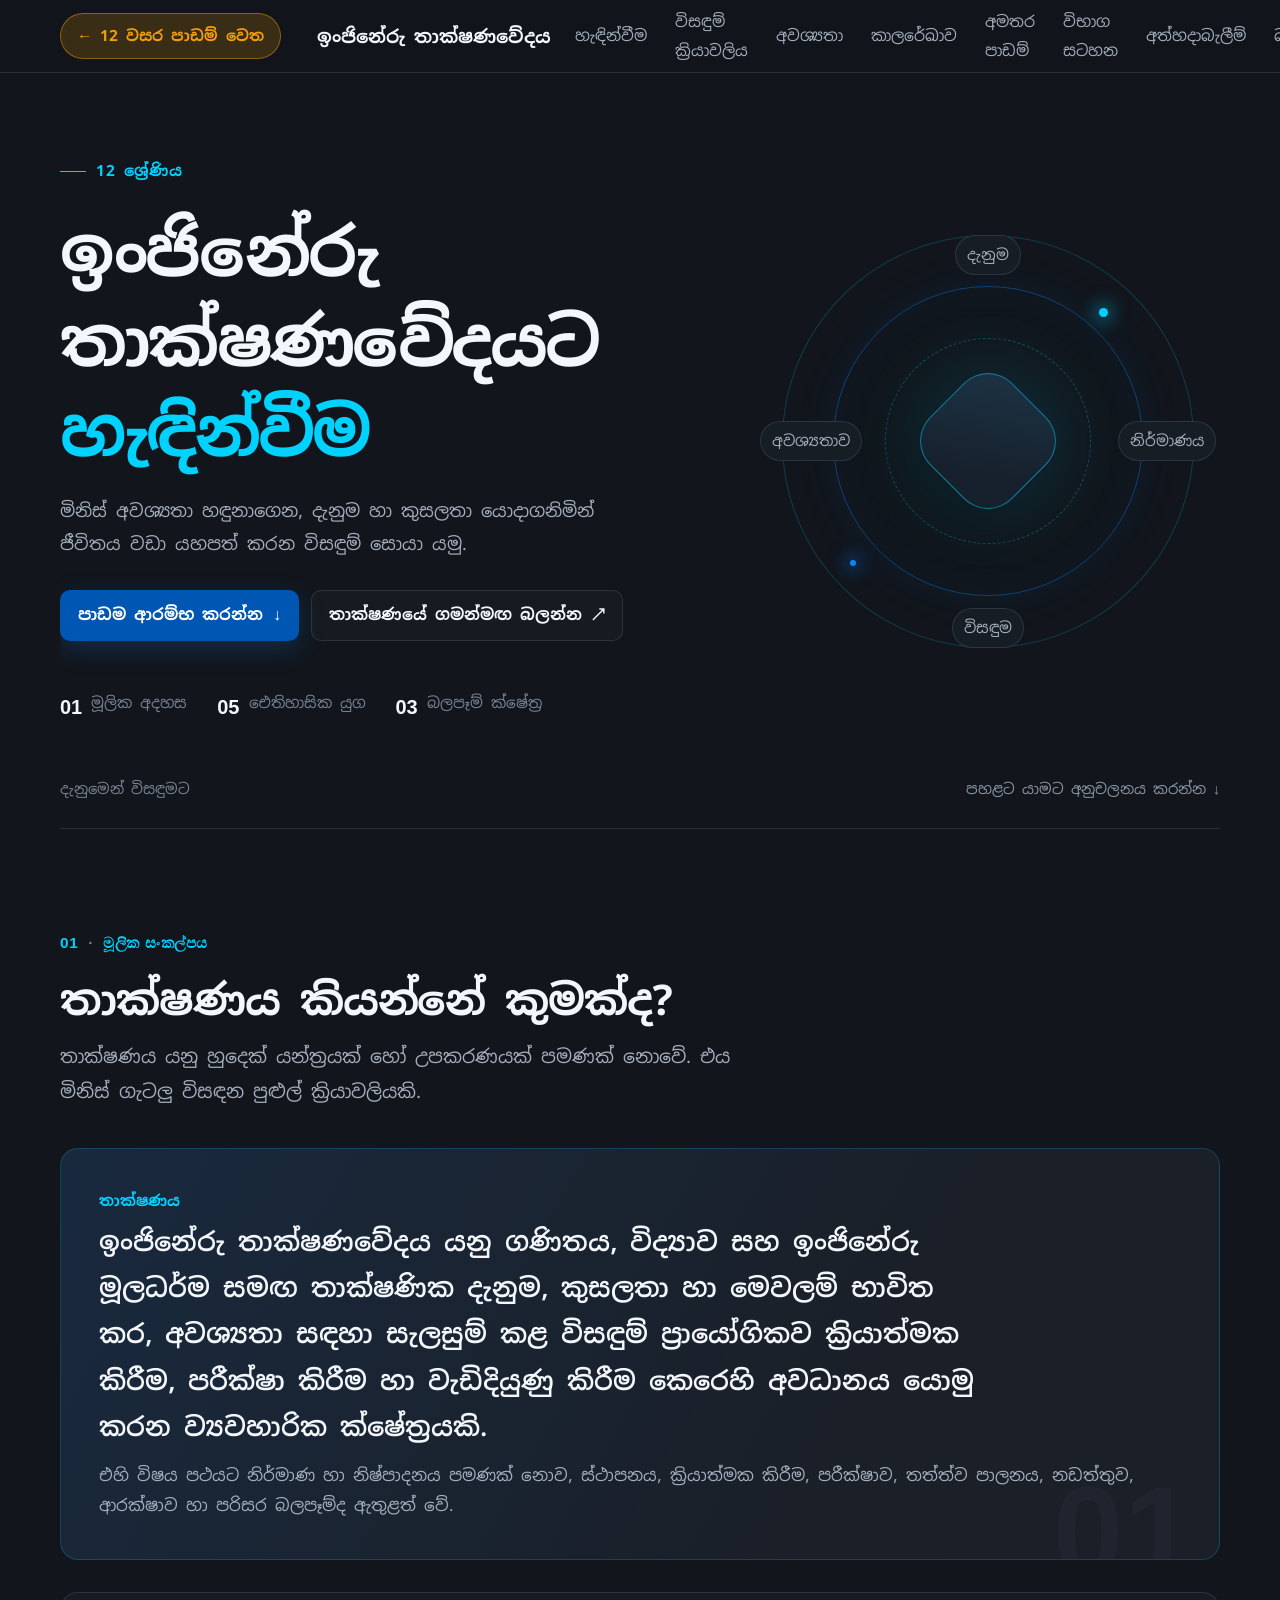
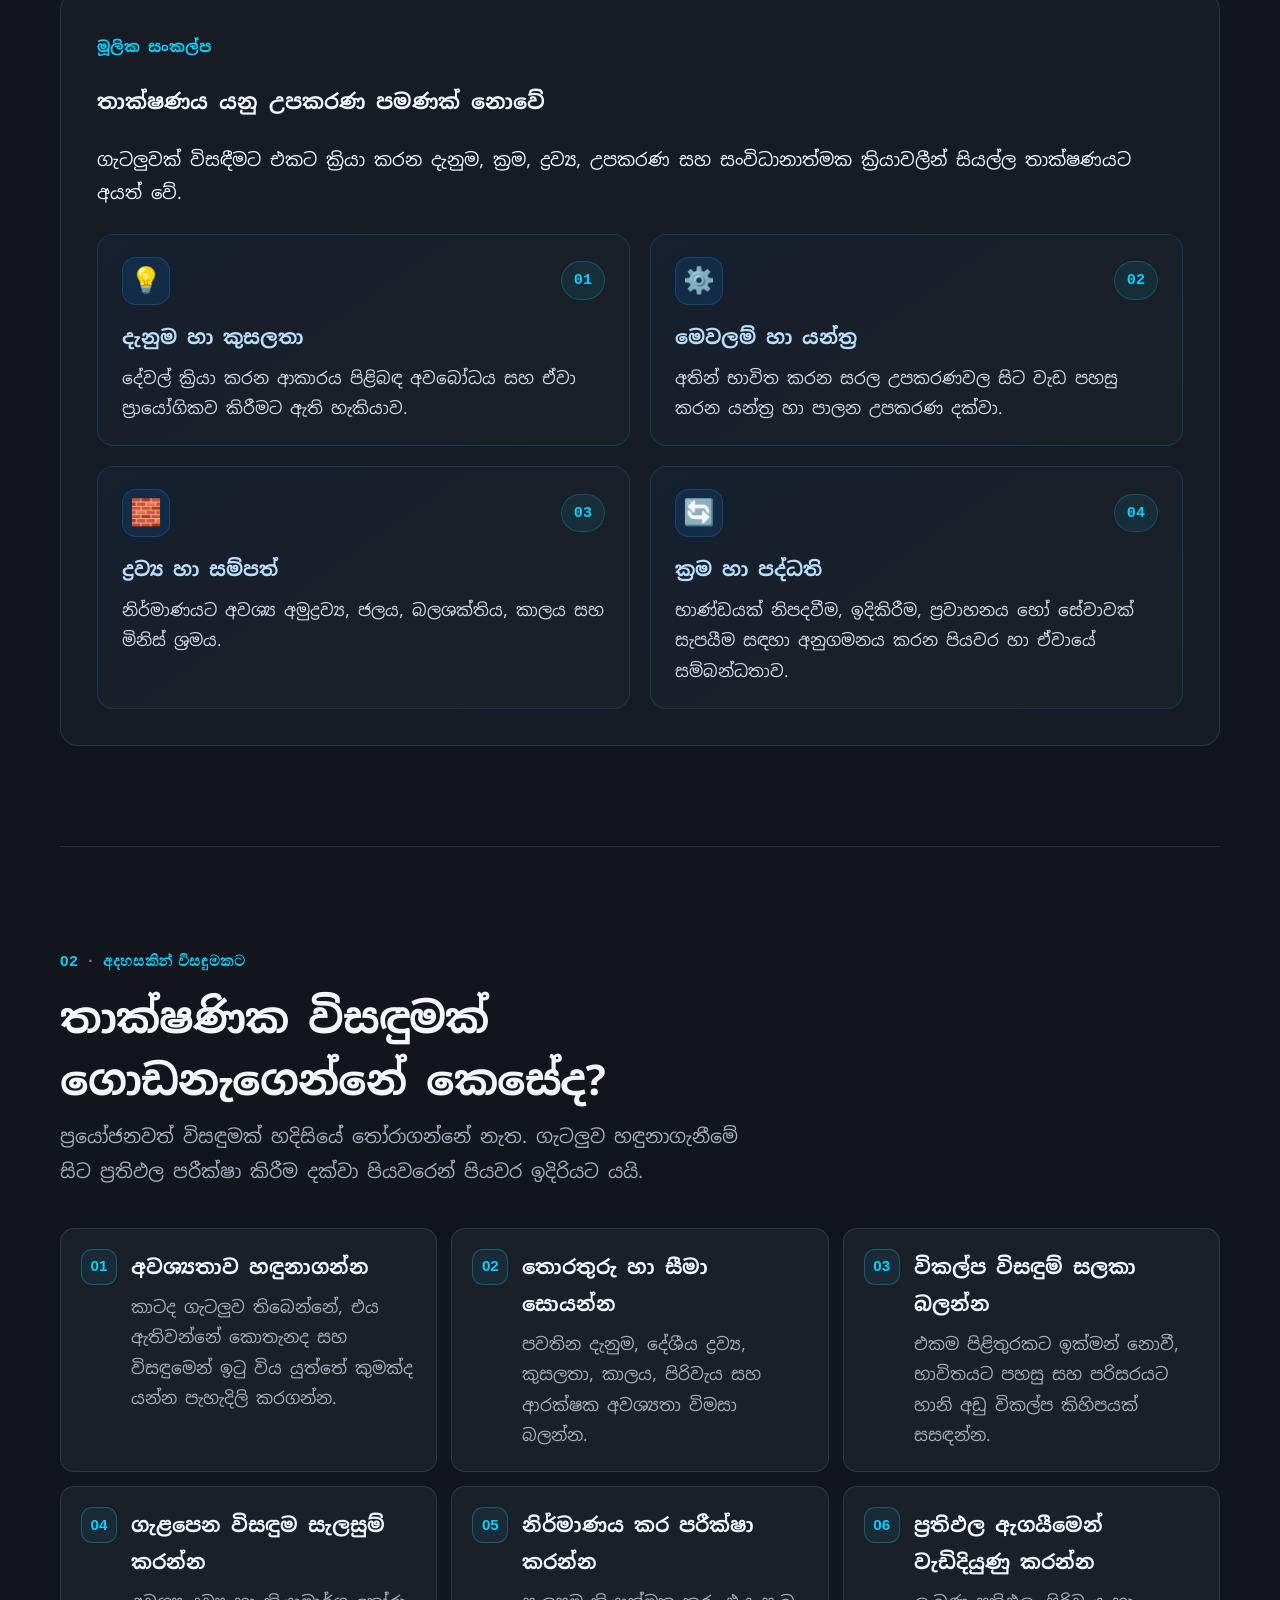
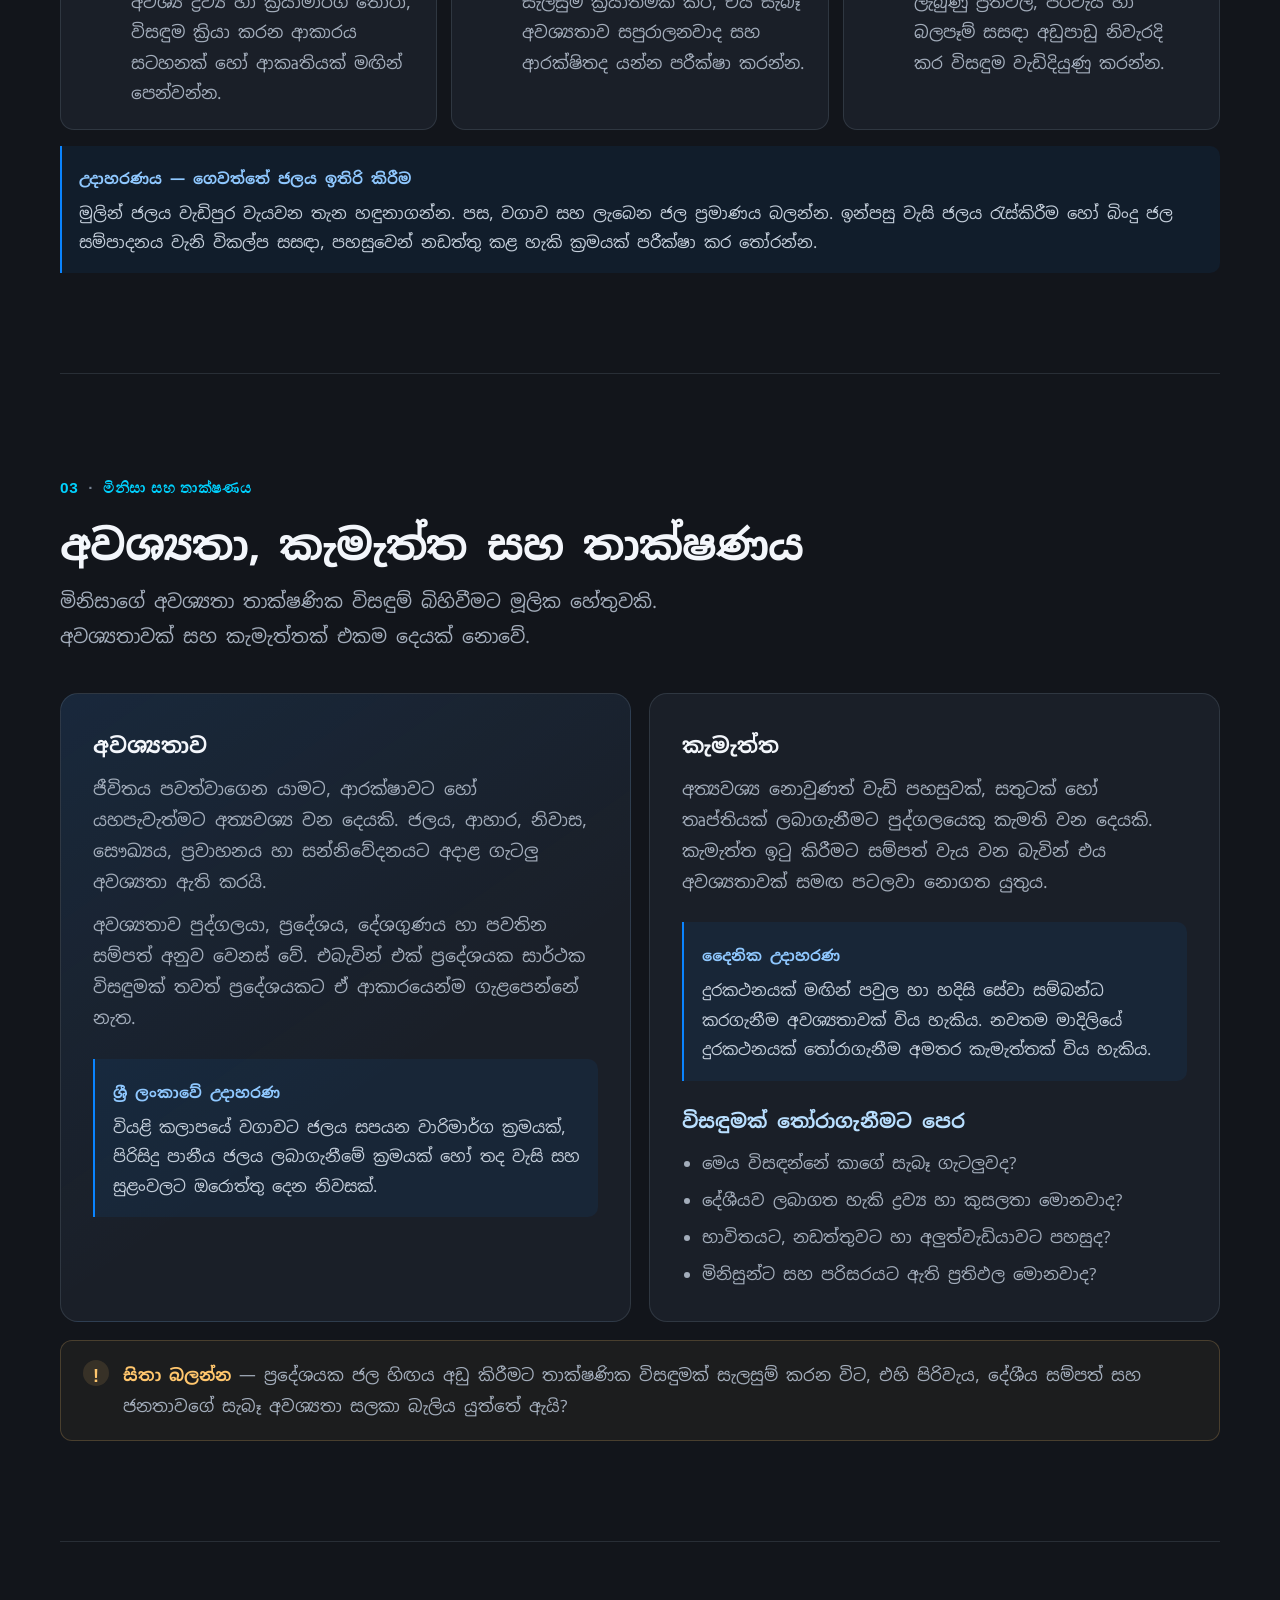
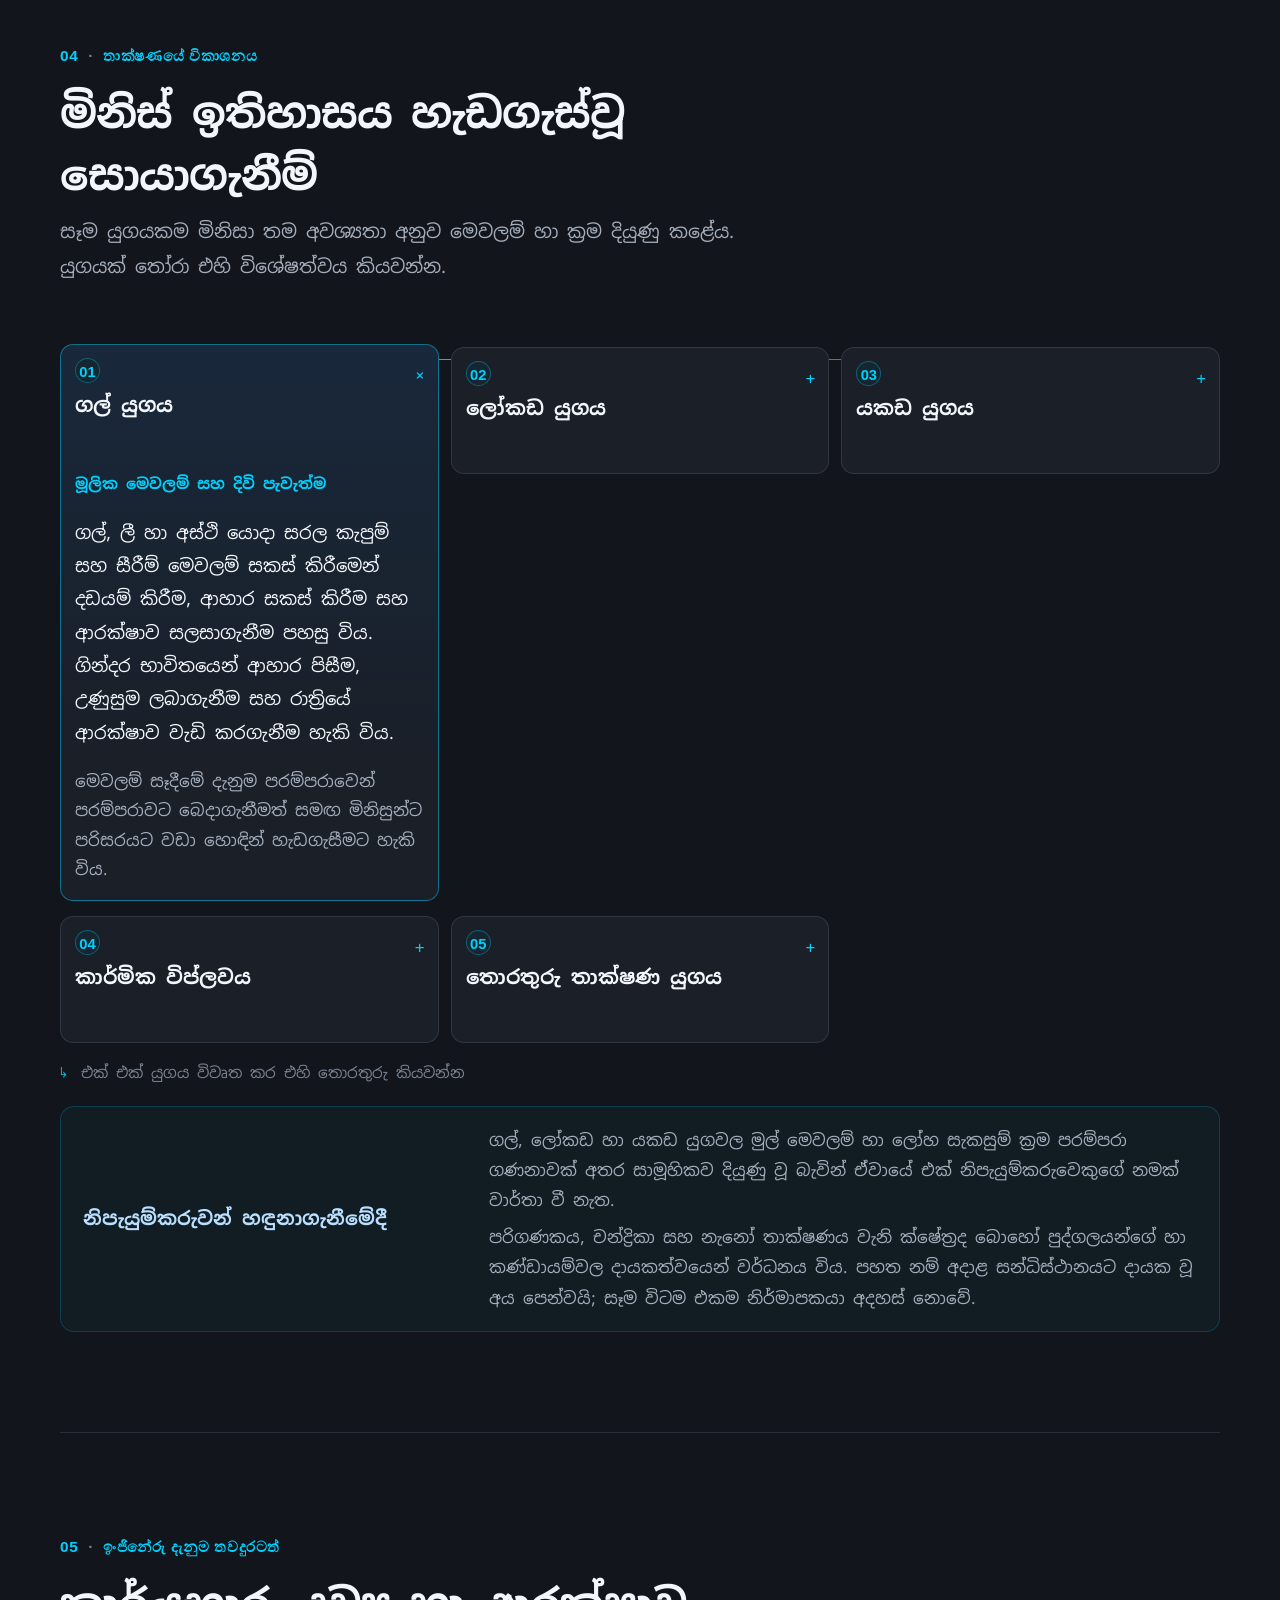
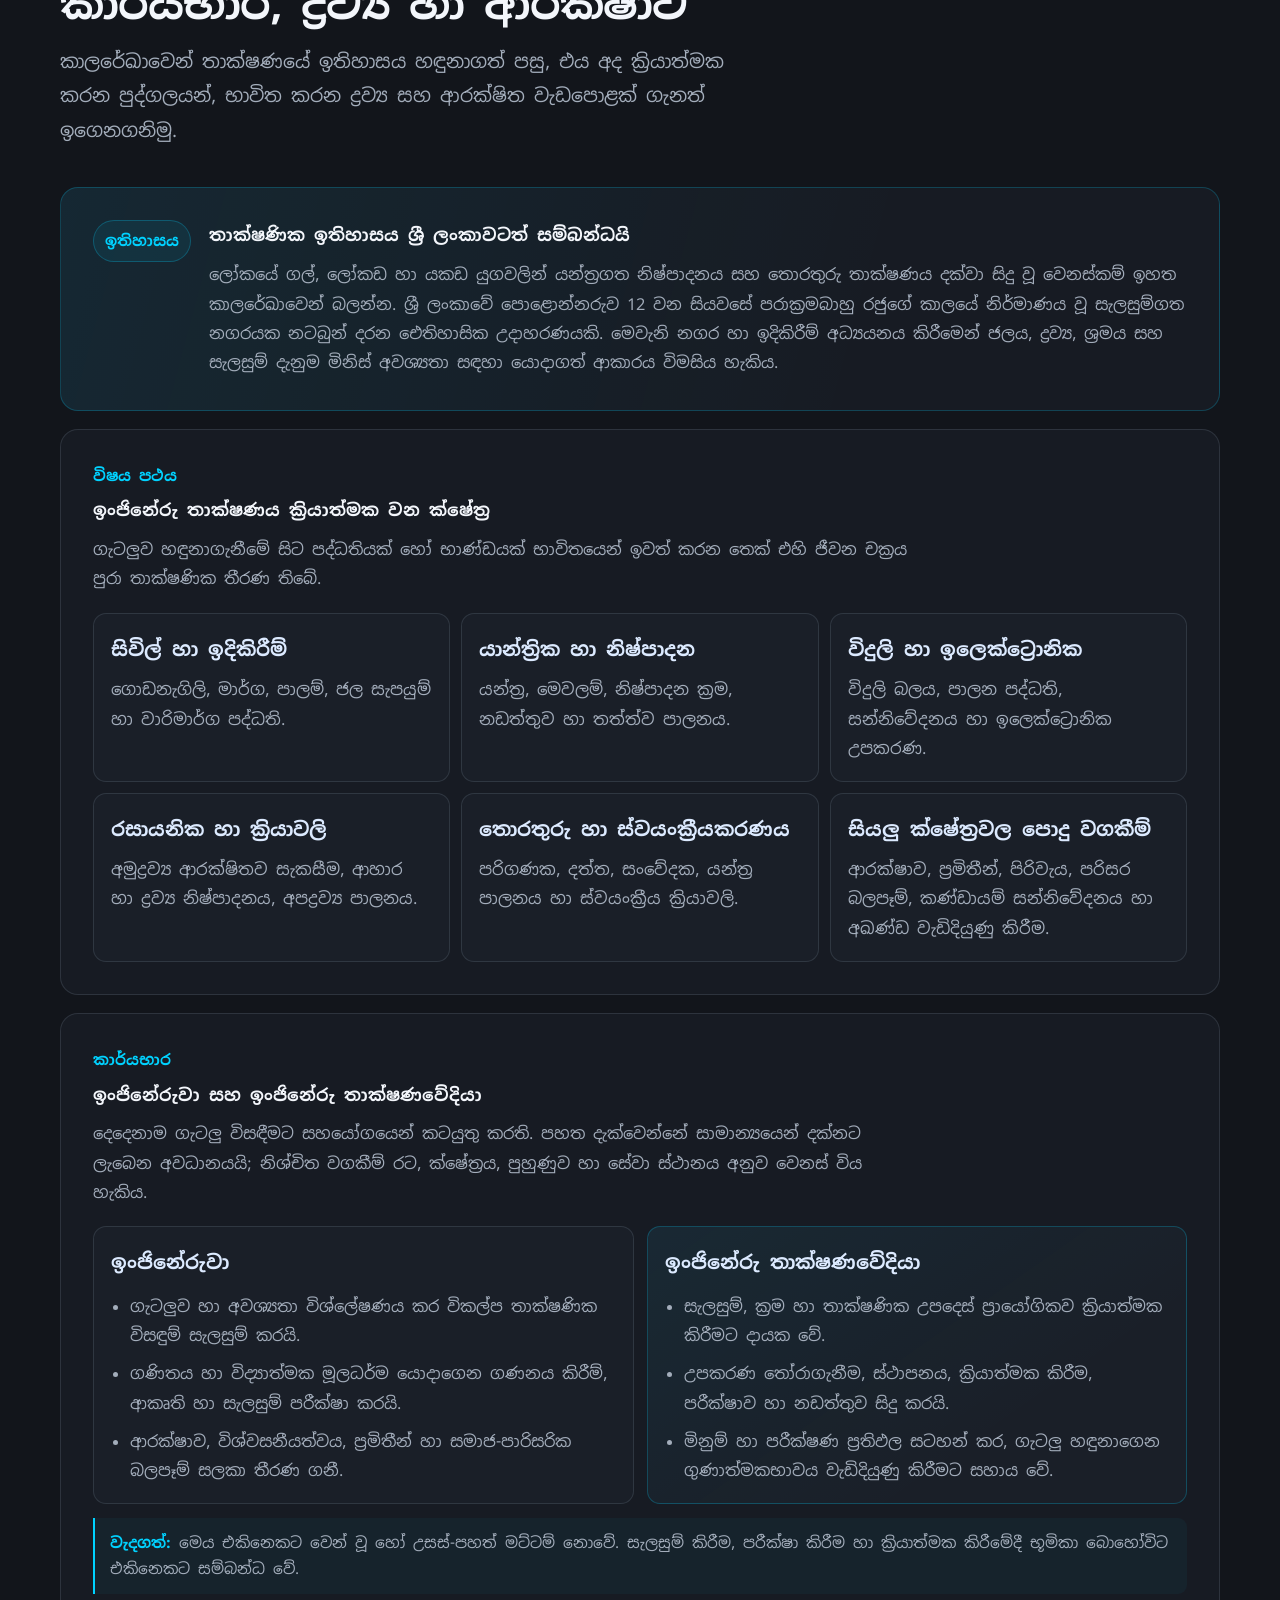
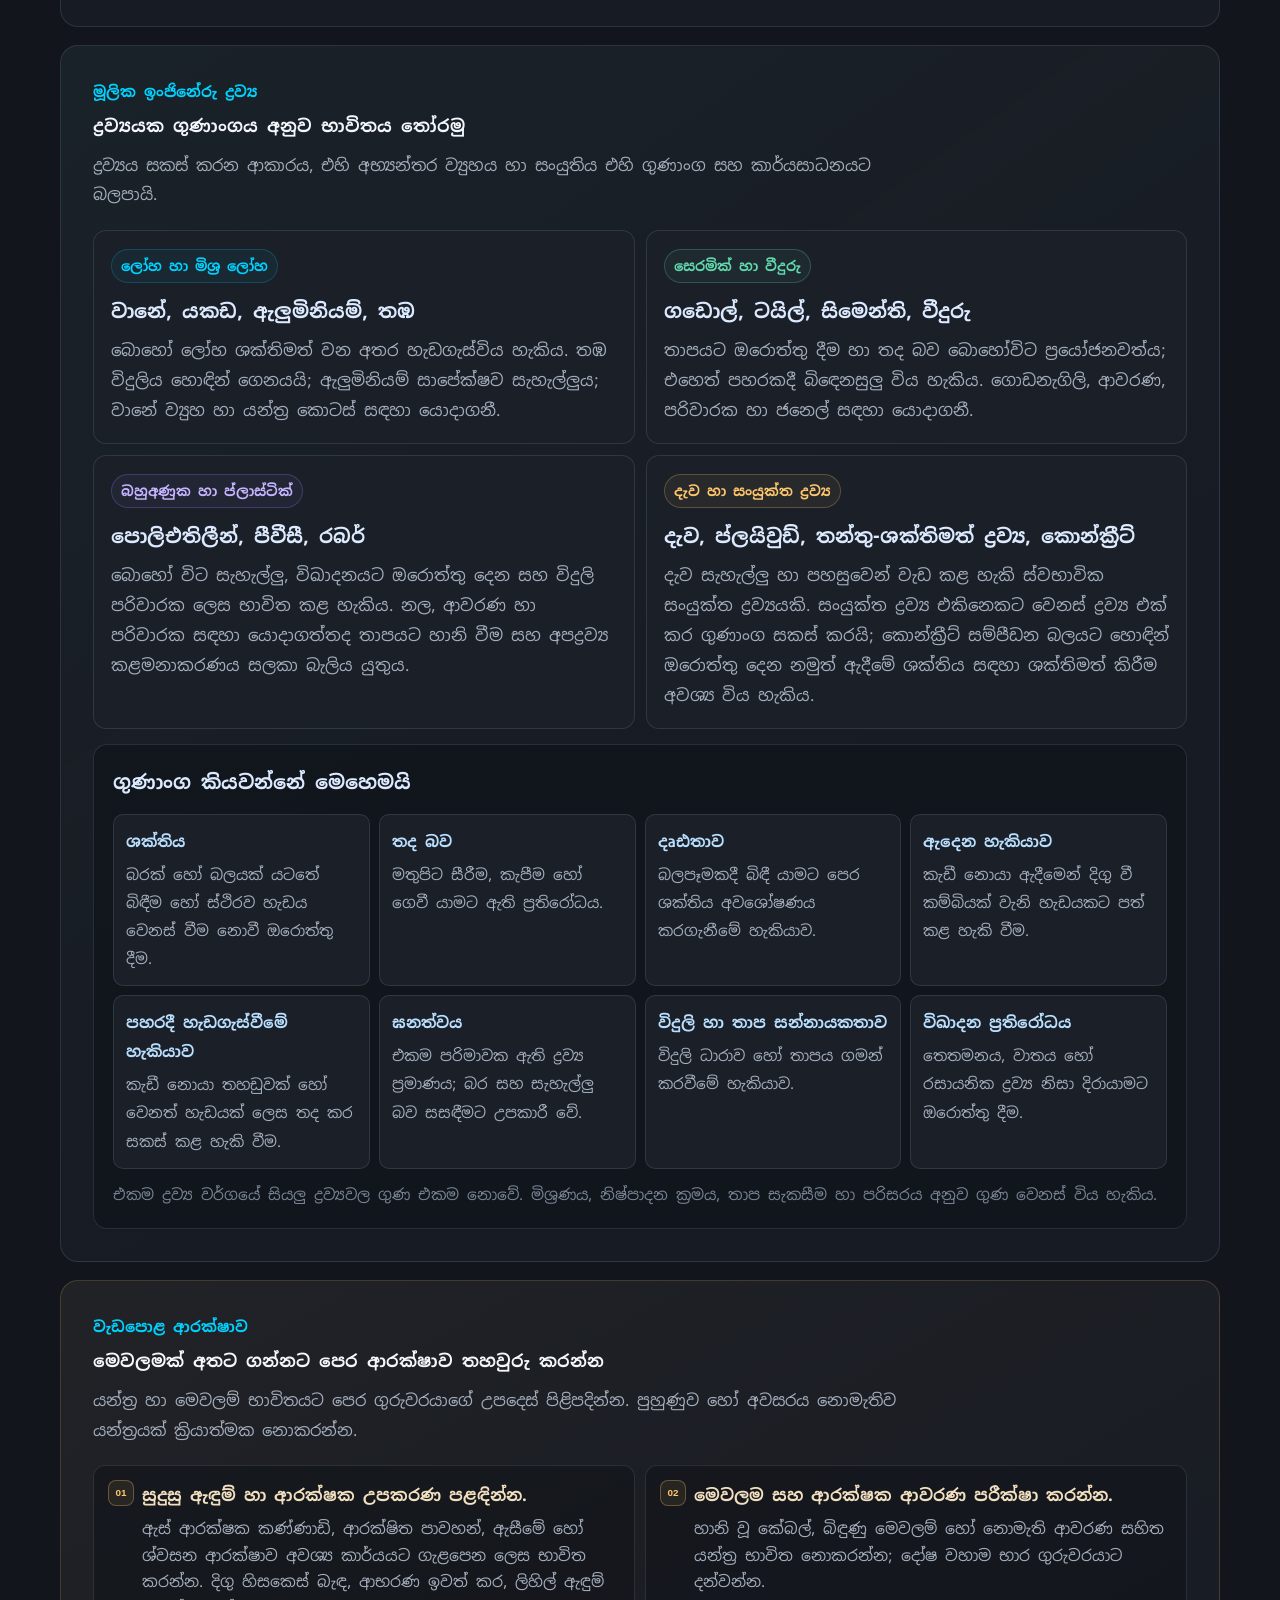
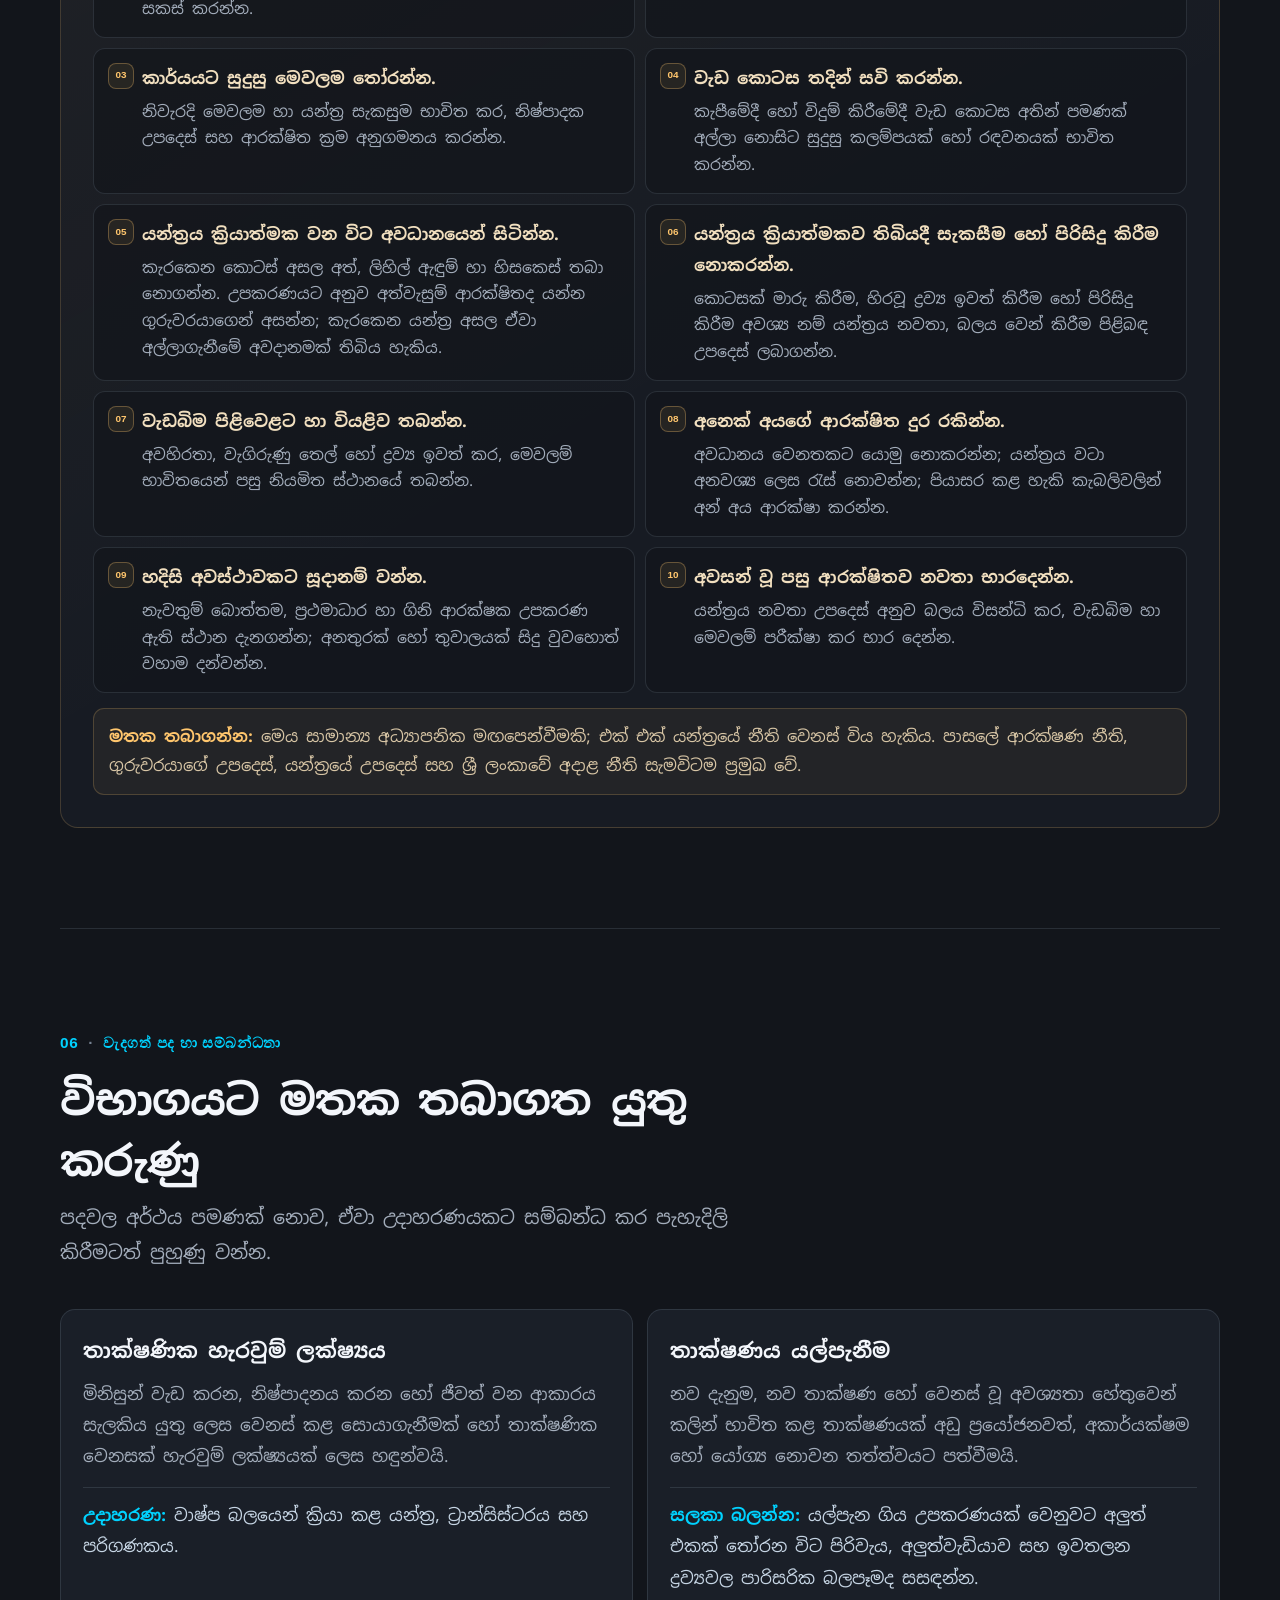
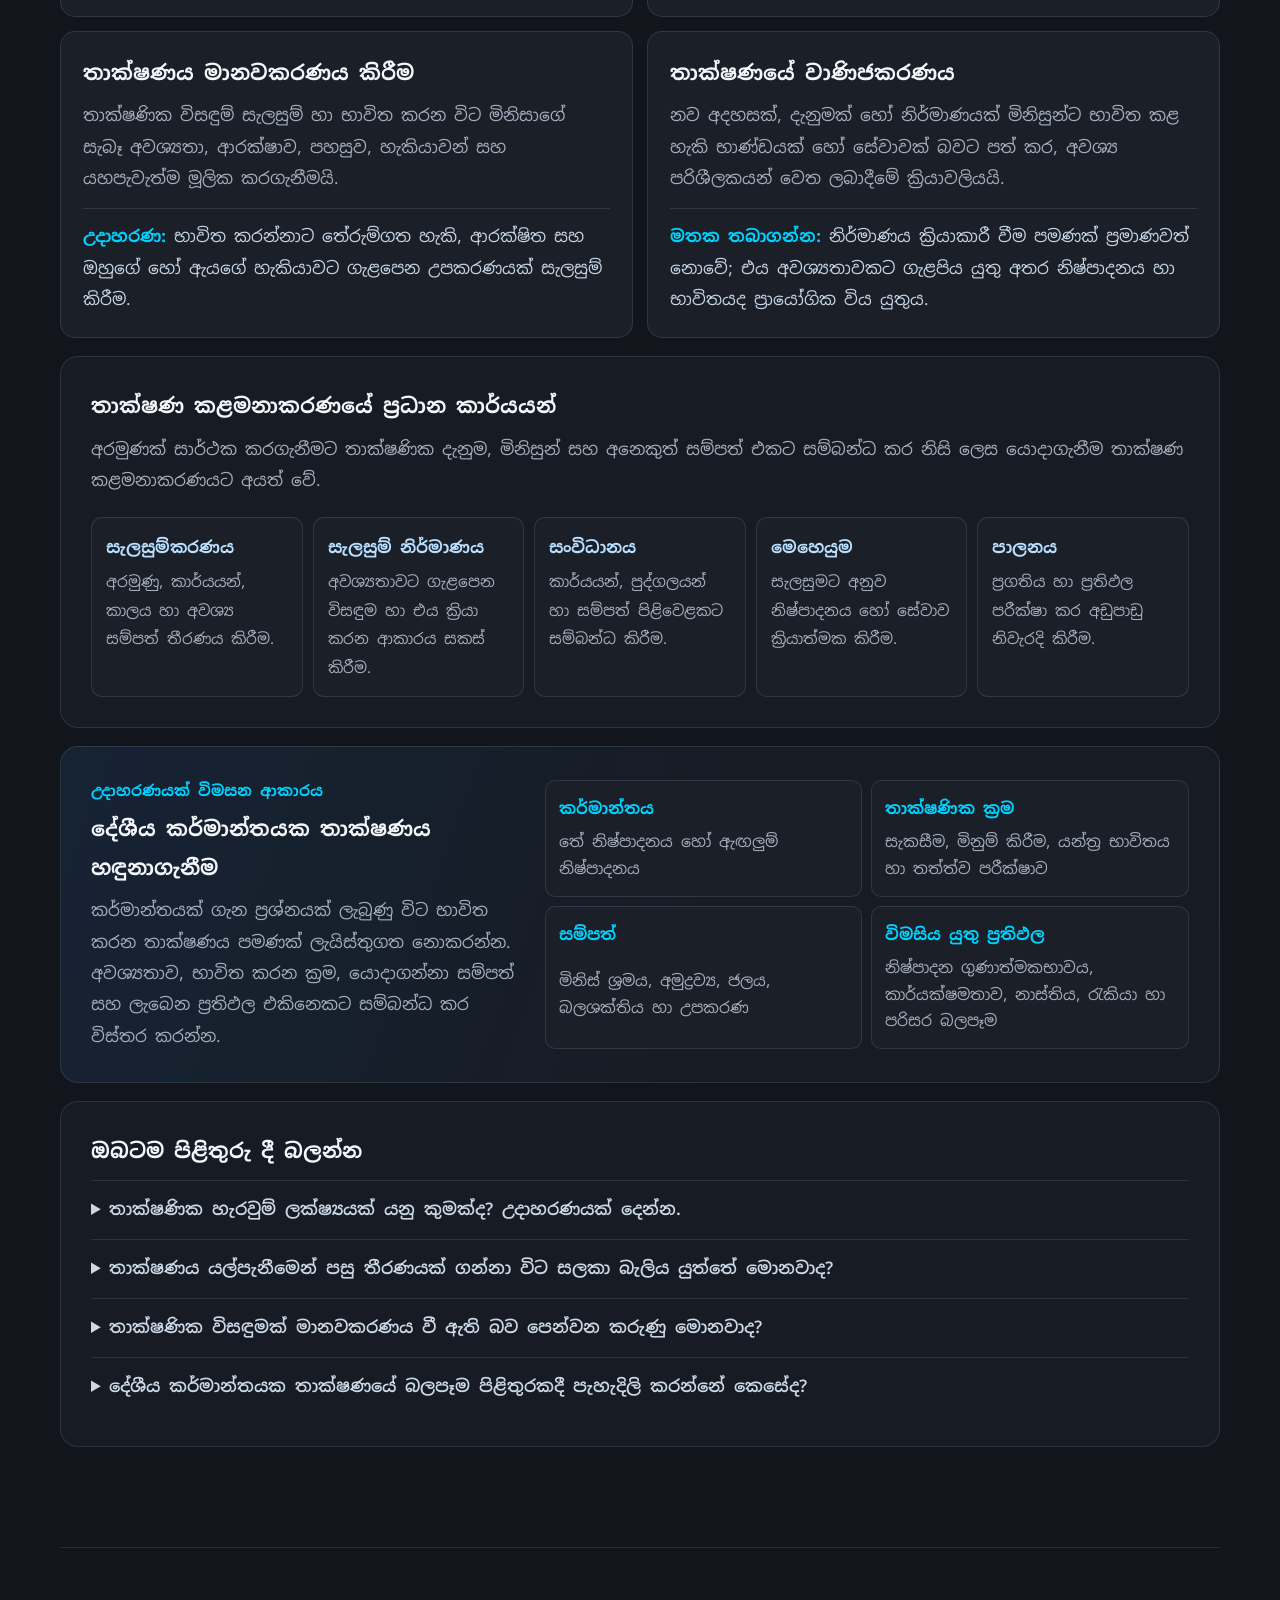
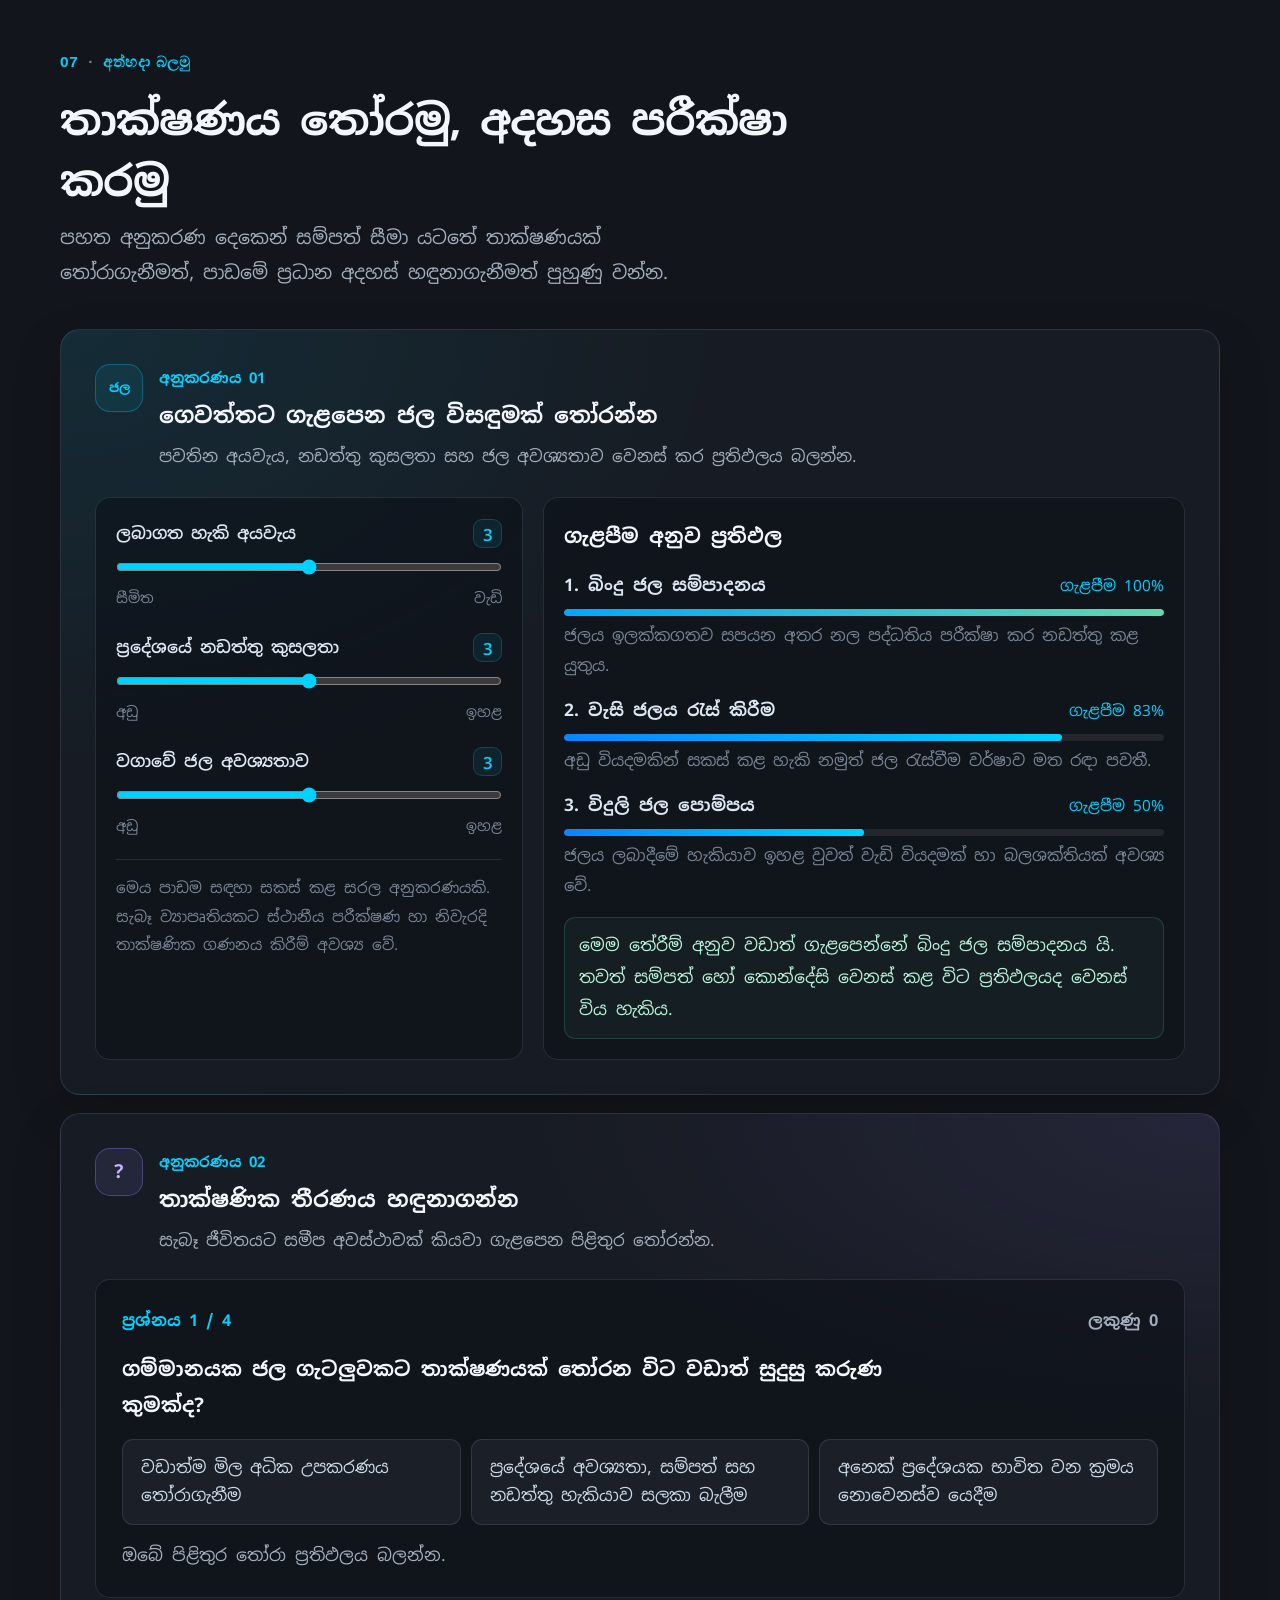
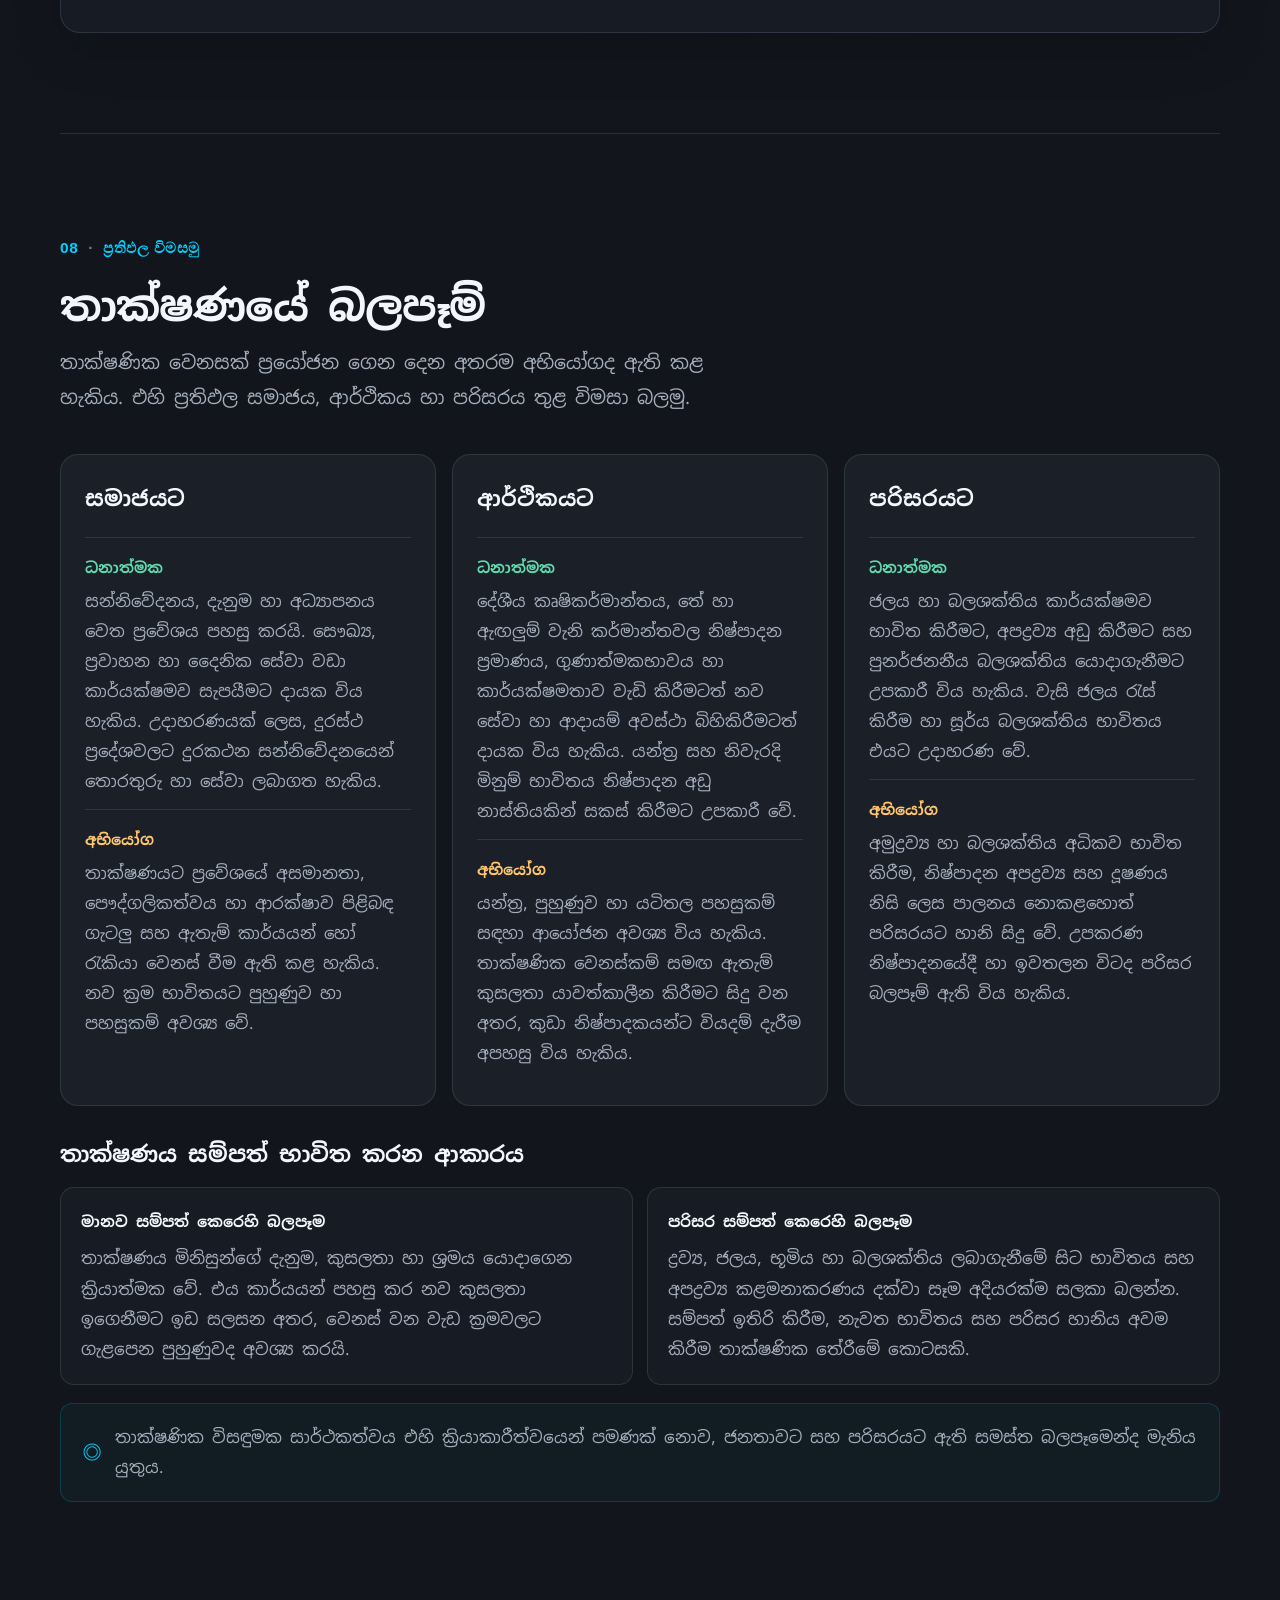
==== commit 03bf9659: "Publish correct project 2 website file intro.html Co-authored-by: Copilot App <223556219+Copilot@use" ====
--- a/intro.html
+++ b/intro.html
@@ -1,708 +1,3361 @@
-<!doctype html>
-<html lang="si">
-<head>
-  <meta charset="utf-8">
-  <meta name="viewport" content="width=device-width, initial-scale=1">
-  <meta name="theme-color" content="#12151b">
-  <meta name="description" content="ඉංජිනේරු තාක්ෂණවේදයේ හැඳින්වීම, විකාශනය, බලපෑම් සහ තිරසර භාවිතය පිළිබඳ 12 ශ්‍රේණිය සඳහා සිංහල පාඩම.">
-  <title>ඉංජිනේරු තාක්ෂණවේදයට හැඳින්වීම | 12 ශ්‍රේණිය</title>
-  <link rel="stylesheet" href="style.css">
-</head>
-<body>
-  <a class="skip-link" href="#ප්‍රධාන-අන්තර්ගතය">ප්‍රධාන අන්තර්ගතයට යන්න</a>
-  <header class="site-header">
-    <div class="header-inner">
-      <a class="brand" href="#ආරම්භය" aria-label="පාඩමේ මුල් පිටුව">
-        <span>ඉංජිනේරු තාක්ෂණවේදය</span>
-      </a>
-      <nav class="main-nav" aria-label="පාඩම් කොටස්">
-        <a href="#හැඳින්වීම">හැඳින්වීම</a>
-        <a href="#විසඳුම්-ක්‍රියාවලිය">විසඳුම් ක්‍රියාවලිය</a>
-        <a href="#අවශ්‍යතා">අවශ්‍යතා</a>
-        <a href="#කාලරේඛාව">කාලරේඛාව</a>
-        <a href="#අමතර-පාඩම්">අමතර පාඩම්</a>
-        <a href="#විභාග-සටහන">විභාග සටහන</a>
-        <a href="#අත්හදාබැලීම්">අත්හදාබැලීම්</a>
-        <a href="#බලපෑම්">බලපෑම්</a>
-        <a href="#තිරසර-තාක්ෂණය">තිරසර තාක්ෂණය</a>
-      </nav>
-    </div>
-  </header>
-
-  <main id="ප්‍රධාන-අන්තර්ගතය">
-    <section class="hero" id="ආරම්භය" aria-labelledby="hero-title">
-      <div class="hero-grid" aria-hidden="true"></div>
-      <div class="hero-content">
-        <p class="eyebrow"><span class="eyebrow-line"></span> 12 ශ්‍රේණිය</p>
-        <h1 id="hero-title">ඉංජිනේරු තාක්ෂණවේදයට <span>හැඳින්වීම</span></h1>
-        <p class="hero-lead">මිනිස් අවශ්‍යතා හඳුනාගෙන, දැනුම හා කුසලතා යොදාගනිමින් ජීවිතය වඩා යහපත් කරන විසඳුම් සොයා යමු.</p>
-        <div class="hero-actions">
-          <a class="button button-primary" href="#හැඳින්වීම">පාඩම ආරම්භ කරන්න <span aria-hidden="true">↓</span></a>
-          <a class="button button-quiet" href="#කාලරේඛාව">තාක්ෂණයේ ගමන්මඟ බලන්න <span aria-hidden="true">↗</span></a>
-        </div>
-        <div class="hero-facts" aria-label="පාඩමේ තොරතුරු">
-          <div><span class="fact-number">01</span><span>මූලික අදහස</span></div>
-          <div><span class="fact-number">05</span><span>ඓතිහාසික යුග</span></div>
-          <div><span class="fact-number">03</span><span>බලපෑම් ක්ෂේත්‍ර</span></div>
-        </div>
-      </div>
-      <div class="hero-art" aria-hidden="true">
-        <div class="orbit orbit-outer"></div>
-        <div class="orbit orbit-inner"></div>
-        <div class="orbit orbit-core"></div>
-        <div class="orbit-label orbit-label-top">දැනුම</div>
-        <div class="orbit-label orbit-label-right">නිර්මාණය</div>
-        <div class="orbit-label orbit-label-bottom">විසඳුම</div>
-        <div class="orbit-label orbit-label-left">අවශ්‍යතාව</div>
-        <div class="orbit-center"></div>
-        <span class="orbit-spark spark-one"></span>
-        <span class="orbit-spark spark-two"></span>
-      </div>
-      <div class="hero-bottom"><span>දැනුමෙන් විසඳුමට</span><span>පහළට යාමට අනුචලනය කරන්න ↓</span></div>
-    </section>
-
-    <section class="section intro-section" id="හැඳින්වීම" aria-labelledby="intro-title">
-      <div class="section-heading">
-        <p class="section-kicker">01 <span>·</span> මූලික සංකල්පය</p>
-        <h2 id="intro-title">තාක්ෂණය කියන්නේ කුමක්ද?</h2>
-        <p class="section-intro">තාක්ෂණය යනු හුදෙක් යන්ත්‍රයක් හෝ උපකරණයක් පමණක් නොවේ. එය මිනිස් ගැටලු විසඳන පුළුල් ක්‍රියාවලියකි.</p>
-      </div>
-      <div class="definition-card">
-        <div>
-          <p class="card-label">තාක්ෂණය</p>
-          <p class="definition-text">ඉංජිනේරු තාක්ෂණවේදය යනු ගණිතය, විද්‍යාව සහ ඉංජිනේරු මූලධර්ම සමඟ තාක්ෂණික දැනුම, කුසලතා හා මෙවලම් භාවිත කර, අවශ්‍යතා සඳහා සැලසුම් කළ විසඳුම් ප්‍රායෝගිකව ක්‍රියාත්මක කිරීම, පරීක්ෂා කිරීම හා වැඩිදියුණු කිරීම කෙරෙහි අවධානය යොමු කරන ව්‍යවහාරික ක්ෂේත්‍රයකි.</p>
-          <p class="definition-note">එහි විෂය පථයට නිර්මාණ හා නිෂ්පාදනය පමණක් නොව, ස්ථාපනය, ක්‍රියාත්මක කිරීම, පරීක්ෂාව, තත්ත්ව පාලනය, නඩත්තුව, ආරක්ෂාව හා පරිසර බලපෑම්ද ඇතුළත් වේ.</p>
-        </div>
-        <span class="definition-index" aria-hidden="true">01</span>
-      </div>
-      <div class="technology-types">
-        <h3>තාක්ෂණය කියන්නේ උපකරණ පමණක් නොවේ</h3>
-        <p>ගැටලුවක් විසඳීමට එකට ක්‍රියා කරන දැනුම, ක්‍රම, ද්‍රව්‍ය, උපකරණ සහ සංවිධානාත්මක ක්‍රියාවලීන් සියල්ල තාක්ෂණයට අයත් වේ.</p>
-        <div class="technology-types-grid">
-          <article><h4>දැනුම හා කුසලතා</h4><p>දේවල් ක්‍රියා කරන ආකාරය පිළිබඳ අවබෝධය සහ ඒවා ප්‍රායෝගිකව කිරීමට ඇති හැකියාව.</p></article>
-          <article><h4>මෙවලම් හා යන්ත්‍ර</h4><p>අතින් භාවිත කරන සරල උපකරණවල සිට වැඩ පහසු කරන යන්ත්‍ර හා පාලන උපකරණ දක්වා.</p></article>
-          <article><h4>ද්‍රව්‍ය හා සම්පත්</h4><p>නිර්මාණයට අවශ්‍ය අමුද්‍රව්‍ය, ජලය, බලශක්තිය, කාලය සහ මිනිස් ශ්‍රමය.</p></article>
-          <article><h4>ක්‍රම හා පද්ධති</h4><p>භාණ්ඩයක් නිපදවීම, ඉදිකිරීම, ප්‍රවාහනය හෝ සේවාවක් සැපයීම සඳහා අනුගමනය කරන පියවර හා ඒවායේ සම්බන්ධතාව.</p></article>
-        </div>
-      </div>
-    </section>
-
-    <section class="section process-section" id="විසඳුම්-ක්‍රියාවලිය" aria-labelledby="process-title">
-      <div class="section-heading">
-        <p class="section-kicker">02 <span>·</span> අදහසකින් විසඳුමකට</p>
-        <h2 id="process-title">තාක්ෂණික විසඳුමක් ගොඩනැගෙන්නේ කෙසේද?</h2>
-        <p class="section-intro">ප්‍රයෝජනවත් විසඳුමක් හදිසියේ තෝරාගන්නේ නැත. ගැටලුව හඳුනාගැනීමේ සිට ප්‍රතිඵල පරීක්ෂා කිරීම දක්වා පියවරෙන් පියවර ඉදිරියට යයි.</p>
-      </div>
-      <ol class="process-list">
-        <li><span class="process-number">01</span><div><h3>අවශ්‍යතාව හඳුනාගන්න</h3><p>කාටද ගැටලුව තිබෙන්නේ, එය ඇතිවන්නේ කොතැනද සහ විසඳුමෙන් ඉටු විය යුත්තේ කුමක්ද යන්න පැහැදිලි කරගන්න.</p></div></li>
-        <li><span class="process-number">02</span><div><h3>තොරතුරු හා සීමා සොයන්න</h3><p>පවතින දැනුම, දේශීය ද්‍රව්‍ය, කුසලතා, කාලය, පිරිවැය සහ ආරක්ෂක අවශ්‍යතා විමසා බලන්න.</p></div></li>
-        <li><span class="process-number">03</span><div><h3>විකල්ප විසඳුම් සලකා බලන්න</h3><p>එකම පිළිතුරකට ඉක්මන් නොවී, භාවිතයට පහසු සහ පරිසරයට හානි අඩු විකල්ප කිහිපයක් සසඳන්න.</p></div></li>
-        <li><span class="process-number">04</span><div><h3>ගැළපෙන විසඳුම සැලසුම් කරන්න</h3><p>අවශ්‍ය ද්‍රව්‍ය හා ක්‍රියාමාර්ග තෝරා, විසඳුම ක්‍රියා කරන ආකාරය සටහනක් හෝ ආකෘතියක් මඟින් පෙන්වන්න.</p></div></li>
-        <li><span class="process-number">05</span><div><h3>නිර්මාණය කර පරීක්ෂා කරන්න</h3><p>සැලසුම ක්‍රියාත්මක කර, එය සැබෑ අවශ්‍යතාව සපුරාලනවාද සහ ආරක්ෂිතද යන්න පරීක්ෂා කරන්න.</p></div></li>
-        <li><span class="process-number">06</span><div><h3>ප්‍රතිඵල ඇගයීමෙන් වැඩිදියුණු කරන්න</h3><p>ලැබුණු ප්‍රතිඵල, පිරිවැය හා බලපෑම් සසඳා අඩුපාඩු නිවැරදි කර විසඳුම වැඩිදියුණු කරන්න.</p></div></li>
-      </ol>
-      <aside class="local-example process-example"><strong>උදාහරණය — ගෙවත්තේ ජලය ඉතිරි කිරීම</strong><p>මුලින් ජලය වැඩිපුර වැයවන තැන හඳුනාගන්න. පස, වගාව සහ ලැබෙන ජල ප්‍රමාණය බලන්න. ඉන්පසු වැසි ජලය රැස්කිරීම හෝ බිංදු ජල සම්පාදනය වැනි විකල්ප සසඳා, පහසුවෙන් නඩත්තු කළ හැකි ක්‍රමයක් පරීක්ෂා කර තෝරන්න.</p></aside>
-    </section>
-
-    <section class="section needs-section" id="අවශ්‍යතා" aria-labelledby="needs-title">
-      <div class="section-heading">
-        <p class="section-kicker">03 <span>·</span> මිනිසා සහ තාක්ෂණය</p>
-        <h2 id="needs-title">අවශ්‍යතා, කැමැත්ත සහ තාක්ෂණය</h2>
-        <p class="section-intro">මිනිසාගේ අවශ්‍යතා තාක්ෂණික විසඳුම් බිහිවීමට මූලික හේතුවකි. අවශ්‍යතාවක් සහ කැමැත්තක් එකම දෙයක් නොවේ.</p>
-      </div>
-      <div class="needs-grid">
-        <article class="need-card need-card-main">
-          <h3>අවශ්‍යතාව</h3>
-          <p>ජීවිතය පවත්වාගෙන යාමට, ආරක්ෂාවට හෝ යහපැවැත්මට අත්‍යවශ්‍ය වන දෙයකි. ජලය, ආහාර, නිවාස, සෞඛ්‍යය, ප්‍රවාහනය හා සන්නිවේදනයට අදාළ ගැටලු අවශ්‍යතා ඇති කරයි.</p>
-          <p>අවශ්‍යතාව පුද්ගලයා, ප්‍රදේශය, දේශගුණය හා පවතින සම්පත් අනුව වෙනස් වේ. එබැවින් එක් ප්‍රදේශයක සාර්ථක විසඳුමක් තවත් ප්‍රදේශයකට ඒ ආකාරයෙන්ම ගැළපෙන්නේ නැත.</p>
-          <div class="example-box"><span>ශ්‍රී ලංකාවේ උදාහරණ</span><p>වියළි කලාපයේ වගාවට ජලය සපයන වාරිමාර්ග ක්‍රමයක්, පිරිසිදු පානීය ජලය ලබාගැනීමේ ක්‍රමයක් හෝ තද වැසි සහ සුළංවලට ඔරොත්තු දෙන නිවසක්.</p></div>
-        </article>
-        <article class="need-card">
-          <h3>කැමැත්ත</h3>
-          <p>අත්‍යවශ්‍ය නොවුණත් වැඩි පහසුවක්, සතුටක් හෝ තෘප්තියක් ලබාගැනීමට පුද්ගලයෙකු කැමති වන දෙයකි. කැමැත්ත ඉටු කිරීමට සම්පත් වැය වන බැවින් එය අවශ්‍යතාවක් සමඟ පටලවා නොගත යුතුය.</p>
-          <div class="example-box"><span>දෛනික උදාහරණ</span><p>දුරකථනයක් මඟින් පවුල හා හදිසි සේවා සම්බන්ධ කරගැනීම අවශ්‍යතාවක් විය හැකිය. නවතම මාදිලියේ දුරකථනයක් තෝරාගැනීම අමතර කැමැත්තක් විය හැකිය.</p></div>
-          <h4>විසඳුමක් තෝරාගැනීමට පෙර</h4>
-          <ul class="check-list">
-            <li>මෙය විසඳන්නේ කාගේ සැබෑ ගැටලුවද?</li>
-            <li>දේශීයව ලබාගත හැකි ද්‍රව්‍ය හා කුසලතා මොනවාද?</li>
-            <li>භාවිතයට, නඩත්තුවට හා අලුත්වැඩියාවට පහසුද?</li>
-            <li>මිනිසුන්ට සහ පරිසරයට ඇති ප්‍රතිඵල මොනවාද?</li>
-          </ul>
-        </article>
-      </div>
-      <aside class="insight-strip">
-        <span class="insight-mark" aria-hidden="true">!</span>
-        <p><strong>සිතා බලන්න</strong> — ප්‍රදේශයක ජල හිඟය අඩු කිරීමට තාක්ෂණික විසඳුමක් සැලසුම් කරන විට, එහි පිරිවැය, දේශීය සම්පත් සහ ජනතාවගේ සැබෑ අවශ්‍යතා සලකා බැලිය යුත්තේ ඇයි?</p>
-      </aside>
-    </section>
-
-    <section class="section timeline-section" id="කාලරේඛාව" aria-labelledby="timeline-title">
-      <div class="section-heading">
-        <p class="section-kicker">04 <span>·</span> තාක්ෂණයේ විකාශනය</p>
-        <h2 id="timeline-title">මිනිස් ඉතිහාසය හැඩගැස්වූ සොයාගැනීම්</h2>
-        <p class="section-intro">සෑම යුගයකම මිනිසා තම අවශ්‍යතා අනුව මෙවලම් හා ක්‍රම දියුණු කළේය. යුගයක් තෝරා එහි විශේෂත්වය කියවන්න.</p>
-      </div>
-      <div class="timeline">
-        <details class="era-card" open>
-          <summary><span class="era-marker">01</span><span class="era-name">ගල් යුගය</span><span class="era-arrow" aria-hidden="true">+</span></summary>
-          <div class="era-content"><p class="era-caption">මූලික මෙවලම් සහ දිවි පැවැත්ම</p><p>ගල්, ලී හා අස්ථි යොදා සරල කැපුම් සහ සීරීම් මෙවලම් සකස් කිරීමෙන් දඩයම් කිරීම, ආහාර සකස් කිරීම සහ ආරක්ෂාව සලසාගැනීම පහසු විය. ගින්දර භාවිතයෙන් ආහාර පිසීම, උණුසුම ලබාගැනීම සහ රාත්‍රියේ ආරක්ෂාව වැඩි කරගැනීම හැකි විය.</p><p>මෙවලම් සෑදීමේ දැනුම පරම්පරාවෙන් පරම්පරාවට බෙදාගැනීමත් සමඟ මිනිසුන්ට පරිසරයට වඩා හොඳින් හැඩගැසීමට හැකි විය.</p></div>
-        </details>
-        <details class="era-card">
-          <summary><span class="era-marker">02</span><span class="era-name">ලෝකඩ යුගය</span><span class="era-arrow" aria-hidden="true">+</span></summary>
-          <div class="era-content"><p class="era-caption">ලෝහ මිශ්‍රණයෙන් නව හැකියාවන්</p><p>තඹ හා ටින් මිශ්‍ර කර ලෝකඩ නිපදවීමත් සමඟ ගල් මෙවලම්වලට වඩා වෙනස් හැඩ සහ කාර්ය සඳහා සුදුසු මෙවලම්, ආයුධ හා භාණ්ඩ සෑදීමට හැකි විය.</p><p>ලෝහ උණු කිරීම, අච්චුවලට වත් කිරීම සහ අවශ්‍ය හැඩයට සකස් කිරීම සඳහා විශේෂ දැනුමක් අවශ්‍ය විය. එම කුසලතා හුවමාරු වෙද්දී ශිල්ප, වෙළෙඳාම සහ විවිධ කාර්යයන් සඳහා භාණ්ඩ නිෂ්පාදනයද දියුණු විය.</p></div>
-        </details>
-        <details class="era-card">
-          <summary><span class="era-marker">03</span><span class="era-name">යකඩ යුගය</span><span class="era-arrow" aria-hidden="true">+</span></summary>
-          <div class="era-content"><p class="era-caption">කෘෂිකර්මය හා ඉදිකිරීම් දියුණු වීම</p><p>යකඩ උණු කිරීම සහ හැඩගැස්වීමෙන් ශක්තිමත්, කල්පවතින මෙවලම් හා උපකරණ නිපදවිය හැකි විය. නගුල් හා වෙනත් ගොවි උපකරණ මඟින් වගා කටයුතු පුළුල් කිරීමටත් ඉදිකිරීම් හා දැව වැඩ කිරීමටත් සහාය ලැබිණි.</p><p>යකඩ නිෂ්පාදනයට ඉන්ධන, අමුද්‍රව්‍ය සහ විශේෂ ශිල්ප දැනුම අවශ්‍ය වූ අතර, එය සමාජයේ කාර්ය බෙදීම හා හුවමාරුව තවදුරටත් දියුණු කළේය.</p></div>
-        </details>
-        <details class="era-card">
-          <summary><span class="era-marker">04</span><span class="era-name">කාර්මික විප්ලවය</span><span class="era-arrow" aria-hidden="true">+</span></summary>
-          <div class="era-content"><p class="era-caption">යන්ත්‍රගත නිෂ්පාදනයේ ආරම්භය</p><p>වාෂ්ප බලය භාවිත කළ යන්ත්‍ර මඟින් අතින් සිදු කළ බොහෝ කාර්යයන් වේගවත් කර, එකම භාණ්ඩය විශාල ප්‍රමාණයෙන් නිපදවීමට හැකි විය. කර්මාන්තශාලා සහ දුම්රිය ව්‍යාප්ත වීමෙන් නිෂ්පාදන මධ්‍යස්ථාන හා වෙළෙඳපොළ අතර ප්‍රවාහනය වේගවත් විය.</p><p>කර්මාන්තශාලා වැඩ සහ නගරවල ජනගහනය වර්ධනය වීමත් සමඟ රැකියා රටා, සේවා තත්ත්ව සහ දෛනික ජීවිතය වෙනස් විය. සිමෙන්ති වැනි ද්‍රව්‍ය විශාල ඉදිකිරීම් සඳහාත්, එකම මිනුම් අනුව සාදන හුවමාරු කළ හැකි කොටස් යන්ත්‍ර නඩත්තුව සඳහාත් වැදගත් විය.</p><p class="era-caption">නව නිපැයුම් හා ඒවාට දායක වූවන්</p><ul class="era-inventions">
-            <li><strong>වාෂ්ප එන්ජිම</strong><span>තෝමස් නිව්කොමන් 1712 දී මුල් ප්‍රායෝගික වාෂ්ප එන්ජිමක් නිපදවූ අතර, ජේම්ස් වොට් 1769 දී වෙන් කළ වාෂ්ප ඝනීභවකය සඳහා පේටන්ට් ලබාගෙන එන්ජිම වැඩිදියුණු කළේය.</span><small>යුගය: 18 වන සියවසේ කාර්මික විප්ලවය</small></li>
-            <li><strong>පෝට්ලන්ඩ් සිමෙන්ති</strong><span>ජෝසප් ඇස්ප්ඩින් 1824 දී එයට පේටන්ට් බලපත්‍රයක් ලබාගත්තේය; ඔහුගේ පුත් විලියම් ඇස්ප්ඩින් පසුව එහි දියුණුවට දායක විය.</span><small>යුගය: 19 වන සියවසේ මුල් කාර්මික විප්ලවය</small></li>
-            <li><strong>එකිනෙකට හුවමාරු කළ හැකි කොටස්</strong><span>එලයි විට්නි මෙම ක්‍රමය ප්‍රචලිත කළ අයෙකු ලෙස සැලකේ. එකම ප්‍රමිතියෙන් කොටස් සෑදීමේ අදහසට තවත් මුල් දායකයෝද සිටියහ.</span><small>යුගය: 18–19 වන සියවස්; කාර්මික විප්ලවය</small></li>
-          </ul></div>
-        </details>
-        <details class="era-card">
-          <summary><span class="era-marker">05</span><span class="era-name">තොරතුරු තාක්ෂණ යුගය</span><span class="era-arrow" aria-hidden="true">+</span></summary>
-          <div class="era-content"><p class="era-caption">දත්ත, පරිගණක සහ සන්නිවේදනය</p><p>ට්‍රාන්සිස්ටර හා පරිගණක දියුණුවෙන් තොරතුරු ගණනය කිරීම, ගබඩා කිරීම සහ සැකසීම වේගවත් විය. චන්ද්‍රිකා මඟින් දුරස්ථ ප්‍රදේශ අතර සන්නිවේදනය හා තොරතුරු හුවමාරුවට නව මඟක් ලැබිණි.</p><p>මෙම තාක්ෂණයන් අධ්‍යාපනය, සෞඛ්‍ය සේවා, කර්මාන්ත හා වෙළෙඳාම සම්බන්ධ කරයි. ඒ සමඟ තොරතුරු ආරක්ෂාව, විදුලි බලය සහ විද්‍යුත් අපද්‍රව්‍ය නිසි ලෙස කළමනාකරණය කිරීමේ අවශ්‍යතාවද ඇති වේ.</p><p class="era-caption">නව නිපැයුම් හා ඒවාට දායක වූවන්</p><ul class="era-inventions">
-            <li><strong>ට්‍රාන්සිස්ටරය</strong><span>ජෝන් බාර්ඩීන් හා වෝල්ටර් බ්‍රැටන් 1947 දී පළමු ක්‍රියාකාරී ලක්ෂ්‍ය-සම්බන්ධතා ට්‍රාන්සිස්ටරය නිර්මාණය කළහ; විලියම් ෂොක්ලිද එහි දියුණුවට දායක විය.</span><small>යුගය: 20 වන සියවසේ මැද; ඉලෙක්ට්‍රොනික තාක්ෂණය</small></li>
-            <li><strong>ජෙට් එන්ජිම</strong><span>ෆ්‍රෑන්ක් විට්ල් සහ හාන්ස් ෆොන් ඔහයින් එකිනෙකාගෙන් ස්වාධීනව ජෙට් එන්ජින් දියුණු කළහ.</span><small>යුගය: 20 වන සියවසේ 1930–1940 දශක; ගුවන් තාක්ෂණය</small></li>
-            <li><strong>කෘත්‍රිම චන්ද්‍රිකාව</strong><span>1957 දී සෝවියට් සංගමය ස්පුට්නික් 1 යැවීය. ප්‍රධාන සැලසුම් මෙහෙයවූයේ සර්ගෙයි කොරොලෙව් වන අතර, එය විශාල කණ්ඩායමක සාමූහික කාර්යයකි.</span><small>යුගය: 20 වන සියවසේ අභ්‍යවකාශ යුගය</small></li>
-            <li><strong>පරිගණකය</strong><span>චාල්ස් බැබේජ් 1830 දශකයේ විශ්ලේෂණ යන්ත්‍රය සැලසුම් කළේය; එය පරිගණකයේ මුල් අදහසකි. නවීන පරිගණකය බොහෝ දෙනාගේ දායකත්වයෙන් දියුණු වූ බැවින් තනි නිපැයුම්කරුවෙකු නැත.</span><small>යුගය: 19 වන සියවසේ මුල් සැලැස්ම; නවීන පරිගණක යුගය 20 වන සියවස</small></li>
-            <li><strong>නැනෝ තාක්ෂණය</strong><span>රිචඩ් ෆයින්මන් 1959 දී ඉතා කුඩා පරිමාණයේ ද්‍රව්‍ය හැසිරවීමේ අදහස් ඉදිරිපත් කළේය. “නැනෝ තාක්ෂණය” යන පදය නොරියෝ ටනිගුචි 1974 දී භාවිත කළේය; මෙය එක් පුද්ගලයෙකුගේ නිපැයුමක් නොව ක්ෂේත්‍රයකි.</span><small>යුගය: 20 වන සියවසේ නවීන විද්‍යා හා තාක්ෂණ යුගය</small></li>
-          </ul></div>
-        </details>
-      </div>
-      <p class="timeline-hint"><span aria-hidden="true">↳</span> එක් එක් යුගය විවෘත කර එහි තොරතුරු කියවන්න</p>
-      <aside class="landmark-note">
-        <h3>නිපැයුම්කරුවන් හඳුනාගැනීමේදී</h3>
-        <div>
-          <p>ගල්, ලෝකඩ හා යකඩ යුගවල මුල් මෙවලම් හා ලෝහ සැකසුම් ක්‍රම පරම්පරා ගණනාවක් අතර සාමූහිකව දියුණු වූ බැවින් ඒවායේ එක් නිපැයුම්කරුවෙකුගේ නමක් වාර්තා වී නැත.</p>
-          <p>පරිගණකය, චන්ද්‍රිකා සහ නැනෝ තාක්ෂණය වැනි ක්ෂේත්‍රද බොහෝ පුද්ගලයන්ගේ හා කණ්ඩායම්වල දායකත්වයෙන් වර්ධනය විය. පහත නම් අදාළ සන්ධිස්ථානයට දායක වූ අය පෙන්වයි; සෑම විටම එකම නිර්මාපකයා අදහස් නොවේ.</p>
-        </div>
-      </aside>
-    </section>
-
-    <section class="section engineering-extension" id="අමතර-පාඩම්" aria-labelledby="extension-title">
-      <div class="section-heading">
-        <p class="section-kicker">05 <span>·</span> ඉංජිනේරු දැනුම තවදුරටත්</p>
-        <h2 id="extension-title">කාර්යභාර, ද්‍රව්‍ය හා ආරක්ෂාව</h2>
-        <p class="section-intro">කාලරේඛාවෙන් තාක්ෂණයේ ඉතිහාසය හඳුනාගත් පසු, එය අද ක්‍රියාත්මක කරන පුද්ගලයන්, භාවිත කරන ද්‍රව්‍ය සහ ආරක්ෂිත වැඩපොළක් ගැනත් ඉගෙනගනිමු.</p>
-      </div>
-
-      <article class="history-context">
-        <div class="history-context-mark" aria-hidden="true">ඉතිහාසය</div>
-        <div>
-          <h3>තාක්ෂණික ඉතිහාසය ශ්‍රී ලංකාවටත් සම්බන්ධයි</h3>
-          <p>ලෝකයේ ගල්, ලෝකඩ හා යකඩ යුගවලින් යන්ත්‍රගත නිෂ්පාදනය සහ තොරතුරු තාක්ෂණය දක්වා සිදු වූ වෙනස්කම් ඉහත කාලරේඛාවෙන් බලන්න. ශ්‍රී ලංකාවේ පොළොන්නරුව 12 වන සියවසේ පරාක්‍රමබාහු රජුගේ කාලයේ නිර්මාණය වූ සැලසුම්ගත නගරයක නටබුන් දරන ඓතිහාසික උදාහරණයකි. මෙවැනි නගර හා ඉදිකිරීම් අධ්‍යයනය කිරීමෙන් ජලය, ද්‍රව්‍ය, ශ්‍රමය සහ සැලසුම් දැනුම මිනිස් අවශ්‍යතා සඳහා යොදාගත් ආකාරය විමසිය හැකිය.</p>
-        </div>
-      </article>
-
-      <div class="engineering-scope">
-        <div class="extension-heading">
-          <p class="card-label">විෂය පථය</p>
-          <h3>ඉංජිනේරු තාක්ෂණය ක්‍රියාත්මක වන ක්ෂේත්‍ර</h3>
-          <p>ගැටලුව හඳුනාගැනීමේ සිට පද්ධතියක් හෝ භාණ්ඩයක් භාවිතයෙන් ඉවත් කරන තෙක් එහි ජීවන චක්‍රය පුරා තාක්ෂණික තීරණ තිබේ.</p>
-        </div>
-        <div class="scope-grid">
-          <article><h4>සිවිල් හා ඉදිකිරීම්</h4><p>ගොඩනැගිලි, මාර්ග, පාලම්, ජල සැපයුම් හා වාරිමාර්ග පද්ධති.</p></article>
-          <article><h4>යාන්ත්‍රික හා නිෂ්පාදන</h4><p>යන්ත්‍ර, මෙවලම්, නිෂ්පාදන ක්‍රම, නඩත්තුව හා තත්ත්ව පාලනය.</p></article>
-          <article><h4>විදුලි හා ඉලෙක්ට්‍රොනික</h4><p>විදුලි බලය, පාලන පද්ධති, සන්නිවේදනය හා ඉලෙක්ට්‍රොනික උපකරණ.</p></article>
-          <article><h4>රසායනික හා ක්‍රියාවලි</h4><p>අමුද්‍රව්‍ය ආරක්ෂිතව සැකසීම, ආහාර හා ද්‍රව්‍ය නිෂ්පාදනය, අපද්‍රව්‍ය පාලනය.</p></article>
-          <article><h4>තොරතුරු හා ස්වයංක්‍රීයකරණය</h4><p>පරිගණක, දත්ත, සංවේදක, යන්ත්‍ර පාලනය හා ස්වයංක්‍රීය ක්‍රියාවලි.</p></article>
-          <article><h4>සියලු ක්ෂේත්‍රවල පොදු වගකීම්</h4><p>ආරක්ෂාව, ප්‍රමිතීන්, පිරිවැය, පරිසර බලපෑම්, කණ්ඩායම් සන්නිවේදනය හා අඛණ්ඩ වැඩිදියුණු කිරීම.</p></article>
-        </div>
-      </div>
-
-      <div class="role-comparison">
-        <div class="extension-heading">
-          <p class="card-label">කාර්යභාර</p>
-          <h3>ඉංජිනේරුවා සහ ඉංජිනේරු තාක්ෂණවේදියා</h3>
-          <p>දෙදෙනාම ගැටලු විසඳීමට සහයෝගයෙන් කටයුතු කරති. පහත දැක්වෙන්නේ සාමාන්‍යයෙන් දක්නට ලැබෙන අවධානයයි; නිශ්චිත වගකීම් රට, ක්ෂේත්‍රය, පුහුණුව හා සේවා ස්ථානය අනුව වෙනස් විය හැකිය.</p>
-        </div>
-        <div class="role-grid">
-          <article class="role-card">
-            <h4>ඉංජිනේරුවා</h4>
-            <ul>
-              <li>ගැටලුව හා අවශ්‍යතා විශ්ලේෂණය කර විකල්ප තාක්ෂණික විසඳුම් සැලසුම් කරයි.</li>
-              <li>ගණිතය හා විද්‍යාත්මක මූලධර්ම යොදාගෙන ගණනය කිරීම්, ආකෘති හා සැලසුම් පරීක්ෂා කරයි.</li>
-              <li>ආරක්ෂාව, විශ්වසනීයත්වය, ප්‍රමිතීන් හා සමාජ-පාරිසරික බලපෑම් සලකා තීරණ ගනී.</li>
-            </ul>
-          </article>
-          <article class="role-card role-card-accent">
-            <h4>ඉංජිනේරු තාක්ෂණවේදියා</h4>
-            <ul>
-              <li>සැලසුම්, ක්‍රම හා තාක්ෂණික උපදෙස් ප්‍රායෝගිකව ක්‍රියාත්මක කිරීමට දායක වේ.</li>
-              <li>උපකරණ තෝරාගැනීම, ස්ථාපනය, ක්‍රියාත්මක කිරීම, පරීක්ෂාව හා නඩත්තුව සිදු කරයි.</li>
-              <li>මිනුම් හා පරීක්ෂණ ප්‍රතිඵල සටහන් කර, ගැටලු හඳුනාගෙන ගුණාත්මකභාවය වැඩිදියුණු කිරීමට සහාය වේ.</li>
-            </ul>
-          </article>
-        </div>
-        <p class="role-note"><strong>වැදගත්:</strong> මෙය එකිනෙකට වෙන් වූ හෝ උසස්-පහත් මට්ටම් නොවේ. සැලසුම් කිරීම, පරීක්ෂා කිරීම හා ක්‍රියාත්මක කිරීමේදී භූමිකා බොහෝවිට එකිනෙකට සම්බන්ධ වේ.</p>
-      </div>
-
-      <div class="materials-study">
-        <div class="extension-heading">
-          <p class="card-label">මූලික ඉංජිනේරු ද්‍රව්‍ය</p>
-          <h3>ද්‍රව්‍යයක ගුණාංගය අනුව භාවිතය තෝරමු</h3>
-          <p>ද්‍රව්‍යය සකස් කරන ආකාරය, එහි අභ්‍යන්තර ව්‍යුහය හා සංයුතිය එහි ගුණාංග සහ කාර්යසාධනයට බලපායි.</p>
-        </div>
-        <div class="material-grid">
-          <article class="material-card">
-            <span class="material-tag">ලෝහ හා මිශ්‍ර ලෝහ</span>
-            <h4>වානේ, යකඩ, ඇලුමිනියම්, තඹ</h4>
-            <p>බොහෝ ලෝහ ශක්තිමත් වන අතර හැඩගැස්විය හැකිය. තඹ විදුලිය හොඳින් ගෙනයයි; ඇලුමිනියම් සාපේක්ෂව සැහැල්ලුය; වානේ ව්‍යුහ හා යන්ත්‍ර කොටස් සඳහා යොදාගනී.</p>
-          </article>
-          <article class="material-card">
-            <span class="material-tag material-tag-green">සෙරමික් හා වීදුරු</span>
-            <h4>ගඩොල්, ටයිල්, සිමෙන්ති, වීදුරු</h4>
-            <p>තාපයට ඔරොත්තු දීම හා තද බව බොහෝවිට ප්‍රයෝජනවත්ය; එහෙත් පහරකදී බිඳෙනසුලු විය හැකිය. ගොඩනැගිලි, ආවරණ, පරිවාරක හා ජනෙල් සඳහා යොදාගනී.</p>
-          </article>
-          <article class="material-card">
-            <span class="material-tag material-tag-violet">බහුඅණුක හා ප්ලාස්ටික්</span>
-            <h4>පොලිඑතිලීන්, පීවීසී, රබර්</h4>
-            <p>බොහෝ විට සැහැල්ලු, විඛාදනයට ඔරොත්තු දෙන සහ විදුලි පරිවාරක ලෙස භාවිත කළ හැකිය. නල, ආවරණ හා පරිවාරක සඳහා යොදාගත්තද තාපයට හානි වීම සහ අපද්‍රව්‍ය කළමනාකරණය සලකා බැලිය යුතුය.</p>
-          </article>
-          <article class="material-card">
-            <span class="material-tag material-tag-amber">දැව හා සංයුක්ත ද්‍රව්‍ය</span>
-            <h4>දැව, ප්ලයිවුඩ්, තන්තු-ශක්තිමත් ද්‍රව්‍ය, කොන්ක්‍රීට්</h4>
-            <p>දැව සැහැල්ලු හා පහසුවෙන් වැඩ කළ හැකි ස්වභාවික සංයුක්ත ද්‍රව්‍යයකි. සංයුක්ත ද්‍රව්‍ය එකිනෙකට වෙනස් ද්‍රව්‍ය එක් කර ගුණාංග සකස් කරයි; කොන්ක්‍රීට් සම්පීඩන බලයට හොඳින් ඔරොත්තු දෙන නමුත් ඇදීමේ ශක්තිය සඳහා ශක්තිමත් කිරීම අවශ්‍ය විය හැකිය.</p>
-          </article>
-        </div>
-        <div class="property-panel">
-          <h4>ගුණාංග කියවන්නේ මෙහෙමයි</h4>
-          <dl class="property-grid">
-            <div><dt>ශක්තිය</dt><dd>බරක් හෝ බලයක් යටතේ බිඳීම හෝ ස්ථිරව හැඩය වෙනස් වීම නොවී ඔරොත්තු දීම.</dd></div>
-            <div><dt>තද බව</dt><dd>මතුපිට සීරීම, කැපීම හෝ ගෙවී යාමට ඇති ප්‍රතිරෝධය.</dd></div>
-            <div><dt>දෘඪතාව</dt><dd>බලපෑමකදී බිඳී යාමට පෙර ශක්තිය අවශෝෂණය කරගැනීමේ හැකියාව.</dd></div>
-            <div><dt>ඇදෙන හැකියාව</dt><dd>කැඩී නොයා ඇදීමෙන් දිගු වී කම්බියක් වැනි හැඩයකට පත් කළ හැකි වීම.</dd></div>
-            <div><dt>පහරදී හැඩගැස්වීමේ හැකියාව</dt><dd>කැඩී නොයා තහඩුවක් හෝ වෙනත් හැඩයක් ලෙස තද කර සකස් කළ හැකි වීම.</dd></div>
-            <div><dt>ඝනත්වය</dt><dd>එකම පරිමාවක ඇති ද්‍රව්‍ය ප්‍රමාණය; බර සහ සැහැල්ලු බව සසඳීමට උපකාරී වේ.</dd></div>
-            <div><dt>විදුලි හා තාප සන්නායකතාව</dt><dd>විදුලි ධාරාව හෝ තාපය ගමන් කරවීමේ හැකියාව.</dd></div>
-            <div><dt>විඛාදන ප්‍රතිරෝධය</dt><dd>තෙතමනය, වාතය හෝ රසායනික ද්‍රව්‍ය නිසා දිරායාමට ඔරොත්තු දීම.</dd></div>
-          </dl>
-          <p class="property-reminder">එකම ද්‍රව්‍ය වර්ගයේ සියලු ද්‍රව්‍යවල ගුණ එකම නොවේ. මිශ්‍රණය, නිෂ්පාදන ක්‍රමය, තාප සැකසීම හා පරිසරය අනුව ගුණ වෙනස් විය හැකිය.</p>
-        </div>
-      </div>
-
-      <div class="workshop-safety">
-        <div class="extension-heading">
-          <p class="card-label">වැඩපොළ ආරක්ෂාව</p>
-          <h3>මෙවලමක් අතට ගන්නට පෙර ආරක්ෂාව තහවුරු කරන්න</h3>
-          <p>යන්ත්‍ර හා මෙවලම් භාවිතයට පෙර ගුරුවරයාගේ උපදෙස් පිළිපදින්න. පුහුණුව හෝ අවසරය නොමැතිව යන්ත්‍රයක් ක්‍රියාත්මක නොකරන්න.</p>
-        </div>
-        <ol class="safety-list">
-          <li><strong>සුදුසු ඇඳුම් හා ආරක්ෂක උපකරණ පළඳින්න.</strong><span>ඇස් ආරක්ෂක කණ්ණාඩි, ආරක්ෂිත පාවහන්, ඇසීමේ හෝ ශ්වසන ආරක්ෂාව අවශ්‍ය කාර්යයට ගැළපෙන ලෙස භාවිත කරන්න. දිගු හිසකෙස් බැඳ, ආභරණ ඉවත් කර, ලිහිල් ඇඳුම් සකස් කරන්න.</span></li>
-          <li><strong>මෙවලම සහ ආරක්ෂක ආවරණ පරීක්ෂා කරන්න.</strong><span>හානි වූ කේබල්, බිඳුණු මෙවලම් හෝ නොමැති ආවරණ සහිත යන්ත්‍ර භාවිත නොකරන්න; දෝෂ වහාම භාර ගුරුවරයාට දන්වන්න.</span></li>
-          <li><strong>කාර්යයට සුදුසු මෙවලම තෝරන්න.</strong><span>නිවැරදි මෙවලම හා යන්ත්‍ර සැකසුම භාවිත කර, නිෂ්පාදක උපදෙස් සහ ආරක්ෂිත ක්‍රම අනුගමනය කරන්න.</span></li>
-          <li><strong>වැඩ කොටස තදින් සවි කරන්න.</strong><span>කැපීමේදී හෝ විදුම් කිරීමේදී වැඩ කොටස අතින් පමණක් අල්ලා නොසිට සුදුසු කලම්පයක් හෝ රඳවනයක් භාවිත කරන්න.</span></li>
-          <li><strong>යන්ත්‍රය ක්‍රියාත්මක වන විට අවධානයෙන් සිටින්න.</strong><span>කැරකෙන කොටස් අසල අත්, ලිහිල් ඇඳුම් හා හිසකෙස් තබා නොගන්න. උපකරණයට අනුව අත්වැසුම් ආරක්ෂිතද යන්න ගුරුවරයාගෙන් අසන්න; කැරකෙන යන්ත්‍ර අසල ඒවා අල්ලාගැනීමේ අවදානමක් තිබිය හැකිය.</span></li>
-          <li><strong>යන්ත්‍රය ක්‍රියාත්මකව තිබියදී සැකසීම හෝ පිරිසිදු කිරීම නොකරන්න.</strong><span>කොටසක් මාරු කිරීම, හිරවූ ද්‍රව්‍ය ඉවත් කිරීම හෝ පිරිසිදු කිරීම අවශ්‍ය නම් යන්ත්‍රය නවතා, බලය වෙන් කිරීම පිළිබඳ උපදෙස් ලබාගන්න.</span></li>
-          <li><strong>වැඩබිම පිළිවෙළට හා වියළිව තබන්න.</strong><span>අවහිරතා, වැගිරුණු තෙල් හෝ ද්‍රව්‍ය ඉවත් කර, මෙවලම් භාවිතයෙන් පසු නියමිත ස්ථානයේ තබන්න.</span></li>
-          <li><strong>අනෙක් අයගේ ආරක්ෂිත දුර රකින්න.</strong><span>අවධානය වෙනතකට යොමු නොකරන්න; යන්ත්‍රය වටා අනවශ්‍ය ලෙස රැස් නොවන්න; පියාසර කළ හැකි කැබලිවලින් අන් අය ආරක්ෂා කරන්න.</span></li>
-          <li><strong>හදිසි අවස්ථාවකට සූදානම් වන්න.</strong><span>නැවතුම් බොත්තම, ප්‍රථමාධාර හා ගිනි ආරක්ෂක උපකරණ ඇති ස්ථාන දැනගන්න; අනතුරක් හෝ තුවාලයක් සිදු වුවහොත් වහාම දන්වන්න.</span></li>
-          <li><strong>අවසන් වූ පසු ආරක්ෂිතව නවතා භාරදෙන්න.</strong><span>යන්ත්‍රය නවතා උපදෙස් අනුව බලය විසන්ධි කර, වැඩබිම හා මෙවලම් පරීක්ෂා කර භාර දෙන්න.</span></li>
-        </ol>
-        <p class="safety-warning"><strong>මතක තබාගන්න:</strong> මෙය සාමාන්‍ය අධ්‍යාපනික මඟපෙන්වීමකි; එක් එක් යන්ත්‍රයේ නීති වෙනස් විය හැකිය. පාසලේ ආරක්ෂණ නීති, ගුරුවරයාගේ උපදෙස්, යන්ත්‍රයේ උපදෙස් සහ ශ්‍රී ලංකාවේ අදාළ නීති සැමවිටම ප්‍රමුඛ වේ.</p>
-      </div>
-
-    </section>
-
-    <section class="section exam-section" id="විභාග-සටහන" aria-labelledby="exam-title">
-      <div class="section-heading">
-        <p class="section-kicker">06 <span>·</span> වැදගත් පද හා සම්බන්ධතා</p>
-        <h2 id="exam-title">විභාගයට මතක තබාගත යුතු කරුණු</h2>
-        <p class="section-intro">පදවල අර්ථය පමණක් නොව, ඒවා උදාහරණයකට සම්බන්ධ කර පැහැදිලි කිරීමටත් පුහුණු වන්න.</p>
-      </div>
-      <div class="exam-concepts">
-        <article class="exam-concept">
-          <h3>තාක්ෂණික හැරවුම් ලක්ෂ්‍යය</h3>
-          <p>මිනිසුන් වැඩ කරන, නිෂ්පාදනය කරන හෝ ජීවත් වන ආකාරය සැලකිය යුතු ලෙස වෙනස් කළ සොයාගැනීමක් හෝ තාක්ෂණික වෙනසක් හැරවුම් ලක්ෂ්‍යයක් ලෙස හඳුන්වයි.</p>
-          <p class="exam-example"><strong>උදාහරණ:</strong> වාෂ්ප බලයෙන් ක්‍රියා කළ යන්ත්‍ර, ට්‍රාන්සිස්ටරය සහ පරිගණකය.</p>
-        </article>
-        <article class="exam-concept">
-          <h3>තාක්ෂණය යල්පැනීම</h3>
-          <p>නව දැනුම, නව තාක්ෂණ හෝ වෙනස් වූ අවශ්‍යතා හේතුවෙන් කලින් භාවිත කළ තාක්ෂණයක් අඩු ප්‍රයෝජනවත්, අකාර්යක්ෂම හෝ යෝග්‍ය නොවන තත්ත්වයට පත්වීමයි.</p>
-          <p class="exam-example"><strong>සලකා බලන්න:</strong> යල්පැන ගිය උපකරණයක් වෙනුවට අලුත් එකක් තෝරන විට පිරිවැය, අලුත්වැඩියාව සහ ඉවතලන ද්‍රව්‍යවල පාරිසරික බලපෑමද සසඳන්න.</p>
-        </article>
-        <article class="exam-concept">
-          <h3>තාක්ෂණය මානවකරණය කිරීම</h3>
-          <p>තාක්ෂණික විසඳුම් සැලසුම් හා භාවිත කරන විට මිනිසාගේ සැබෑ අවශ්‍යතා, ආරක්ෂාව, පහසුව, හැකියාවන් සහ යහපැවැත්ම මූලික කරගැනීමයි.</p>
-          <p class="exam-example"><strong>උදාහරණ:</strong> භාවිත කරන්නාට තේරුම්ගත හැකි, ආරක්ෂිත සහ ඔහුගේ හෝ ඇයගේ හැකියාවට ගැළපෙන උපකරණයක් සැලසුම් කිරීම.</p>
-        </article>
-        <article class="exam-concept">
-          <h3>තාක්ෂණයේ වාණිජකරණය</h3>
-          <p>නව අදහසක්, දැනුමක් හෝ නිර්මාණයක් මිනිසුන්ට භාවිත කළ හැකි භාණ්ඩයක් හෝ සේවාවක් බවට පත් කර, අවශ්‍ය පරිශීලකයන් වෙත ලබාදීමේ ක්‍රියාවලියයි.</p>
-          <p class="exam-example"><strong>මතක තබාගන්න:</strong> නිර්මාණය ක්‍රියාකාරී වීම පමණක් ප්‍රමාණවත් නොවේ; එය අවශ්‍යතාවකට ගැළපිය යුතු අතර නිෂ්පාදනය හා භාවිතයද ප්‍රායෝගික විය යුතුය.</p>
-        </article>
-      </div>
-      <div class="management-study">
-        <h3>තාක්ෂණ කළමනාකරණයේ ප්‍රධාන කාර්යයන්</h3>
-        <p>අරමුණක් සාර්ථක කරගැනීමට තාක්ෂණික දැනුම, මිනිසුන් සහ අනෙකුත් සම්පත් එකට සම්බන්ධ කර නිසි ලෙස යොදාගැනීම තාක්ෂණ කළමනාකරණයට අයත් වේ.</p>
-        <ol class="management-flow">
-          <li><strong>සැලසුම්කරණය</strong><span>අරමුණු, කාර්යයන්, කාලය හා අවශ්‍ය සම්පත් තීරණය කිරීම.</span></li>
-          <li><strong>සැලසුම් නිර්මාණය</strong><span>අවශ්‍යතාවට ගැළපෙන විසඳුම හා එය ක්‍රියා කරන ආකාරය සකස් කිරීම.</span></li>
-          <li><strong>සංවිධානය</strong><span>කාර්යයන්, පුද්ගලයන් හා සම්පත් පිළිවෙළකට සම්බන්ධ කිරීම.</span></li>
-          <li><strong>මෙහෙයුම</strong><span>සැලසුමට අනුව නිෂ්පාදනය හෝ සේවාව ක්‍රියාත්මක කිරීම.</span></li>
-          <li><strong>පාලනය</strong><span>ප්‍රගතිය හා ප්‍රතිඵල පරීක්ෂා කර අඩුපාඩු නිවැරදි කිරීම.</span></li>
-        </ol>
-      </div>
-      <div class="industry-study">
-        <div>
-          <p class="card-label">උදාහරණයක් විමසන ආකාරය</p>
-          <h3>දේශීය කර්මාන්තයක තාක්ෂණය හඳුනාගැනීම</h3>
-          <p>කර්මාන්තයක් ගැන ප්‍රශ්නයක් ලැබුණු විට භාවිත කරන තාක්ෂණය පමණක් ලැයිස්තුගත නොකරන්න. අවශ්‍යතාව, භාවිත කරන ක්‍රම, යොදාගන්නා සම්පත් සහ ලැබෙන ප්‍රතිඵල එකිනෙකට සම්බන්ධ කර විස්තර කරන්න.</p>
-        </div>
-        <div class="industry-example-grid">
-          <div><strong>කර්මාන්තය</strong><span>තේ නිෂ්පාදනය හෝ ඇඟලුම් නිෂ්පාදනය</span></div>
-          <div><strong>තාක්ෂණික ක්‍රම</strong><span>සැකසීම, මිනුම් කිරීම, යන්ත්‍ර භාවිතය හා තත්ත්ව පරීක්ෂාව</span></div>
-          <div><strong>සම්පත්</strong><span>මිනිස් ශ්‍රමය, අමුද්‍රව්‍ය, ජලය, බලශක්තිය හා උපකරණ</span></div>
-          <div><strong>විමසිය යුතු ප්‍රතිඵල</strong><span>නිෂ්පාදන ගුණාත්මකභාවය, කාර්යක්ෂමතාව, නාස්තිය, රැකියා හා පරිසර බලපෑම</span></div>
-        </div>
-      </div>
-      <div class="self-check">
-        <h3>ඔබටම පිළිතුරු දී බලන්න</h3>
-        <details>
-          <summary>තාක්ෂණික හැරවුම් ලක්ෂ්‍යයක් යනු කුමක්ද? උදාහරණයක් දෙන්න.</summary>
-          <p>මිනිස් ජීවිතය හෝ වැඩ කරන ක්‍රම සැලකිය යුතු ලෙස වෙනස් කළ සොයාගැනීමක් හෝ තාක්ෂණික වෙනසකි. උදාහරණයක් ලෙස, වාෂ්ප බලයෙන් ක්‍රියා කළ යන්ත්‍ර නිෂ්පාදනය හා ප්‍රවාහනය වෙනස් කළේය.</p>
-        </details>
-        <details>
-          <summary>තාක්ෂණය යල්පැනීමෙන් පසු තීරණයක් ගන්නා විට සලකා බැලිය යුත්තේ මොනවාද?</summary>
-          <p>නව විසඳුමේ ප්‍රයෝජනය, පිරිවැය, පවතින සම්පත්, අලුත්වැඩියා හැකියාව, පරිශීලක අවශ්‍යතා සහ පැරණි උපකරණ ඉවතලීමෙන් ඇතිවන පාරිසරික බලපෑම සලකා බලන්න.</p>
-        </details>
-        <details>
-          <summary>තාක්ෂණික විසඳුමක් මානවකරණය වී ඇති බව පෙන්වන කරුණු මොනවාද?</summary>
-          <p>එය මිනිසුන්ගේ සැබෑ අවශ්‍යතාවකට ගැළපීම, භාවිතයට පහසු හා ආරක්ෂිත වීම සහ විවිධ පරිශීලකයන්ගේ හැකියාවන් හා යහපැවැත්ම සැලකිල්ලට ගැනීම එයට ඇතුළත් වේ.</p>
-        </details>
-        <details>
-          <summary>දේශීය කර්මාන්තයක තාක්ෂණයේ බලපෑම පිළිතුරකදී පැහැදිලි කරන්නේ කෙසේද?</summary>
-          <p>කර්මාන්තය, එහි භාවිත කරන තාක්ෂණික ක්‍රම, අවශ්‍ය මානව හා පරිසර සම්පත්, නිෂ්පාදනයට හෝ සේවාවට ලැබෙන ප්‍රයෝජන සහ ඇතිවිය හැකි අභියෝග එකට සම්බන්ධ කර පැහැදිලි කරන්න.</p>
-        </details>
-      </div>
-    </section>
-
-    <section class="section activity-section" id="අත්හදාබැලීම්" aria-labelledby="activity-title">
-      <div class="section-heading">
-        <p class="section-kicker">07 <span>·</span> අත්හදා බලමු</p>
-        <h2 id="activity-title">තාක්ෂණය තෝරමු, අදහස පරීක්ෂා කරමු</h2>
-        <p class="section-intro">පහත අනුකරණ දෙකෙන් සම්පත් සීමා යටතේ තාක්ෂණයක් තෝරාගැනීමත්, පාඩමේ ප්‍රධාන අදහස් හඳුනාගැනීමත් පුහුණු වන්න.</p>
-      </div>
-
-      <article class="simulation-card" aria-labelledby="water-simulation-title">
-        <div class="simulation-heading">
-          <span class="activity-symbol" aria-hidden="true">ජල</span>
-          <div>
-            <p class="card-label">අනුකරණය 01</p>
-            <h3 id="water-simulation-title">ගෙවත්තට ගැළපෙන ජල විසඳුමක් තෝරන්න</h3>
-            <p>පවතින අයවැය, නඩත්තු කුසලතා සහ ජල අවශ්‍යතාව වෙනස් කර ප්‍රතිඵලය බලන්න.</p>
-          </div>
-        </div>
-        <div class="simulation-grid">
-          <div class="sim-controls">
-            <label class="sim-control" for="sim-budget">
-              <span>ලබාගත හැකි අයවැය <output id="sim-budget-value" for="sim-budget">3</output></span>
-              <input id="sim-budget" type="range" min="1" max="5" value="3">
-              <span class="range-ends"><span>සීමිත</span><span>වැඩි</span></span>
-            </label>
-            <label class="sim-control" for="sim-skill">
-              <span>ප්‍රදේශයේ නඩත්තු කුසලතා <output id="sim-skill-value" for="sim-skill">3</output></span>
-              <input id="sim-skill" type="range" min="1" max="5" value="3">
-              <span class="range-ends"><span>අඩු</span><span>ඉහළ</span></span>
-            </label>
-            <label class="sim-control" for="sim-demand">
-              <span>වගාවේ ජල අවශ්‍යතාව <output id="sim-demand-value" for="sim-demand">3</output></span>
-              <input id="sim-demand" type="range" min="1" max="5" value="3">
-              <span class="range-ends"><span>අඩු</span><span>ඉහළ</span></span>
-            </label>
-            <p class="sim-note">මෙය පාඩම සඳහා සකස් කළ සරල අනුකරණයකි. සැබෑ ව්‍යාපෘතියකට ස්ථානීය පරීක්ෂණ හා නිවැරදි තාක්ෂණික ගණනය කිරීම් අවශ්‍ය වේ.</p>
-          </div>
-          <div class="sim-results">
-            <h4>ගැළපීම අනුව ප්‍රතිඵල</h4>
-            <ol id="sim-results-list" class="sim-results-list" aria-live="polite"></ol>
-            <p id="sim-recommendation" class="sim-recommendation" role="status">සම්පත් තෝරන විට ගැළපෙන විකල්පය මෙහි පෙන්වයි.</p>
-          </div>
-        </div>
-      </article>
-
-      <article class="simulation-card quiz-card" aria-labelledby="quiz-title">
-        <div class="simulation-heading">
-          <span class="activity-symbol activity-symbol-violet" aria-hidden="true">?</span>
-          <div>
-            <p class="card-label">අනුකරණය 02</p>
-            <h3 id="quiz-title">තාක්ෂණික තීරණය හඳුනාගන්න</h3>
-            <p>සැබෑ ජීවිතයට සමීප අවස්ථාවක් කියවා ගැළපෙන පිළිතුර තෝරන්න.</p>
-          </div>
-        </div>
-        <div id="quiz-area" class="quiz-area" aria-live="polite">
-          <div class="quiz-meta"><span id="quiz-progress">ප්‍රශ්නය 1 / 4</span><span id="quiz-score">ලකුණු 0</span></div>
-          <h4 id="quiz-question">ගම්මානයක ජල ගැටලුවකට තාක්ෂණයක් තෝරන විට වඩාත් සුදුසු කරුණ කුමක්ද?</h4>
-          <div id="quiz-options" class="quiz-options">
-            <button type="button" class="quiz-option">වඩාත්ම මිල අධික උපකරණය තෝරාගැනීම</button>
-            <button type="button" class="quiz-option">ප්‍රදේශයේ අවශ්‍යතා, සම්පත් සහ නඩත්තු හැකියාව සලකා බැලීම</button>
-            <button type="button" class="quiz-option">අනෙක් ප්‍රදේශයක භාවිත වන ක්‍රමය නොවෙනස්ව යෙදීම</button>
-          </div>
-          <p id="quiz-feedback" class="quiz-feedback" role="status">ඔබේ පිළිතුර තෝරා ප්‍රතිඵලය බලන්න.</p>
-          <button id="quiz-next" class="button button-primary quiz-next" type="button" hidden>ඊළඟ ප්‍රශ්නය <span aria-hidden="true">→</span></button>
-        </div>
-      </article>
-    </section>
-
-    <section class="section impact-section" id="බලපෑම්" aria-labelledby="impact-title">
-      <div class="section-heading">
-        <p class="section-kicker">08 <span>·</span> ප්‍රතිඵල විමසමු</p>
-        <h2 id="impact-title">තාක්ෂණයේ බලපෑම්</h2>
-        <p class="section-intro">තාක්ෂණික වෙනසක් ප්‍රයෝජන ගෙන දෙන අතරම අභියෝගද ඇති කළ හැකිය. එහි ප්‍රතිඵල සමාජය, ආර්ථිකය හා පරිසරය තුළ විමසා බලමු.</p>
-      </div>
-      <div class="impact-grid">
-        <article class="impact-card">
-          <h3>සමාජයට</h3>
-          <div class="impact-column"><span class="impact-positive">ධනාත්මක</span><p>සන්නිවේදනය, දැනුම හා අධ්‍යාපනය වෙත ප්‍රවේශය පහසු කරයි. සෞඛ්‍ය, ප්‍රවාහන හා දෛනික සේවා වඩා කාර්යක්ෂමව සැපයීමට දායක විය හැකිය. උදාහරණයක් ලෙස, දුරස්ථ ප්‍රදේශවලට දුරකථන සන්නිවේදනයෙන් තොරතුරු හා සේවා ලබාගත හැකිය.</p></div>
-          <div class="impact-column impact-negative"><span>අභියෝග</span><p>තාක්ෂණයට ප්‍රවේශයේ අසමානතා, පෞද්ගලිකත්වය හා ආරක්ෂාව පිළිබඳ ගැටලු සහ ඇතැම් කාර්යයන් හෝ රැකියා වෙනස් වීම ඇති කළ හැකිය. නව ක්‍රම භාවිතයට පුහුණුව හා පහසුකම් අවශ්‍ය වේ.</p></div>
-        </article>
-        <article class="impact-card">
-          <h3>ආර්ථිකයට</h3>
-          <div class="impact-column"><span class="impact-positive">ධනාත්මක</span><p>දේශීය කෘෂිකර්මාන්තය, තේ හා ඇඟලුම් වැනි කර්මාන්තවල නිෂ්පාදන ප්‍රමාණය, ගුණාත්මකභාවය හා කාර්යක්ෂමතාව වැඩි කිරීමටත් නව සේවා හා ආදායම් අවස්ථා බිහිකිරීමටත් දායක විය හැකිය. යන්ත්‍ර සහ නිවැරදි මිනුම් භාවිතය නිෂ්පාදන අඩු නාස්තියකින් සකස් කිරීමට උපකාරී වේ.</p></div>
-          <div class="impact-column impact-negative"><span>අභියෝග</span><p>යන්ත්‍ර, පුහුණුව හා යටිතල පහසුකම් සඳහා ආයෝජන අවශ්‍ය විය හැකිය. තාක්ෂණික වෙනස්කම් සමඟ ඇතැම් කුසලතා යාවත්කාලීන කිරීමට සිදු වන අතර, කුඩා නිෂ්පාදකයන්ට වියදම් දැරීම අපහසු විය හැකිය.</p></div>
-        </article>
-        <article class="impact-card">
-          <h3>පරිසරයට</h3>
-          <div class="impact-column"><span class="impact-positive">ධනාත්මක</span><p>ජලය හා බලශක්තිය කාර්යක්ෂමව භාවිත කිරීමට, අපද්‍රව්‍ය අඩු කිරීමට සහ පුනර්ජනනීය බලශක්තිය යොදාගැනීමට උපකාරී විය හැකිය. වැසි ජලය රැස් කිරීම හා සූර්ය බලශක්තිය භාවිතය එයට උදාහරණ වේ.</p></div>
-          <div class="impact-column impact-negative"><span>අභියෝග</span><p>අමුද්‍රව්‍ය හා බලශක්තිය අධිකව භාවිත කිරීම, නිෂ්පාදන අපද්‍රව්‍ය සහ දූෂණය නිසි ලෙස පාලනය නොකළහොත් පරිසරයට හානි සිදු වේ. උපකරණ නිෂ්පාදනයේදී හා ඉවතලන විටද පරිසර බලපෑම් ඇති විය හැකිය.</p></div>
-        </article>
-      </div>
-      <h3 class="resource-heading">තාක්ෂණය සම්පත් භාවිත කරන ආකාරය</h3>
-      <div class="resource-comparison">
-        <article>
-          <h3>මානව සම්පත් කෙරෙහි බලපෑම</h3>
-          <p>තාක්ෂණය මිනිසුන්ගේ දැනුම, කුසලතා හා ශ්‍රමය යොදාගෙන ක්‍රියාත්මක වේ. එය කාර්යයන් පහසු කර නව කුසලතා ඉගෙනීමට ඉඩ සලසන අතර, වෙනස් වන වැඩ ක්‍රමවලට ගැළපෙන පුහුණුවද අවශ්‍ය කරයි.</p>
-        </article>
-        <article>
-          <h3>පරිසර සම්පත් කෙරෙහි බලපෑම</h3>
-          <p>ද්‍රව්‍ය, ජලය, භූමිය හා බලශක්තිය ලබාගැනීමේ සිට භාවිතය සහ අපද්‍රව්‍ය කළමනාකරණය දක්වා සෑම අදියරක්ම සලකා බලන්න. සම්පත් ඉතිරි කිරීම, නැවත භාවිතය සහ පරිසර හානිය අවම කිරීම තාක්ෂණික තේරීමේ කොටසකි.</p>
-        </article>
-      </div>
-      <div class="balance-note"><span aria-hidden="true">◎</span><p>තාක්ෂණික විසඳුමක සාර්ථකත්වය එහි ක්‍රියාකාරීත්වයෙන් පමණක් නොව, ජනතාවට සහ පරිසරයට ඇති සමස්ත බලපෑමෙන්ද මැනිය යුතුය.</p></div>
-    </section>
-
-    <section class="section sustainable-section" id="තිරසර-තාක්ෂණය" aria-labelledby="sustainable-title">
-      <div class="section-heading">
-        <p class="section-kicker">09 <span>·</span> අනාගතය සඳහා තෝරාගැනීම</p>
-        <h2 id="sustainable-title">යෝග්‍ය තාක්ෂණය හා තිරසර සංවර්ධනය</h2>
-        <p class="section-intro">හොඳ විසඳුමක් යනු ගැටලුවකට පිළිතුරු දෙන අතරම, එය භාවිත කරන ජනතාවට හා පරිසරයට ගැළපෙන විසඳුමකි.</p>
-      </div>
-      <div class="sustain-grid">
-        <article class="sustain-card appropriate-card">
-          <h3>යෝග්‍ය තාක්ෂණය</h3>
-          <p class="sustain-definition">යම් ප්‍රදේශයක ජනතාවගේ අවශ්‍යතා, සම්පත්, පරිසරය හා සමාජ තත්ත්වයන්ට ගැළපෙන තාක්ෂණයයි.</p>
-          <ul class="principle-list">
-            <li><span aria-hidden="true">✓</span> දේශීය අවශ්‍යතාවයට ගැළපීම</li>
-            <li><span aria-hidden="true">✓</span> ලබාගත හැකි සම්පත් හා කුසලතා භාවිතය</li>
-            <li><span aria-hidden="true">✓</span> දැරිය හැකි පිරිවැය සහ නඩත්තු පහසුව</li>
-            <li><span aria-hidden="true">✓</span> සමාජයට හා පරිසරයට ගැළපීම</li>
-          </ul>
-          <h4 class="sustain-subheading">ගැළපෙන තාක්ෂණයක් තෝරාගැනීමේදී</h4>
-          <p>එය විසඳිය යුතු ගැටලුවට සුදුසුද, භාවිත කරන්නන්ට තේරුම්ගත හැකිද, අවශ්‍ය ද්‍රව්‍ය සහ අලුත්වැඩියා පහසුකම් ප්‍රදේශයේ තිබේද යන්න විමසන්න. පිරිවැය පමණක් නොව, දිගුකාලීන නඩත්තුව හා සම්පත් වැයවීමද සැලකිල්ලට ගන්න.</p>
-          <div class="local-example"><strong>ප්‍රායෝගික උදාහරණය</strong><p>ගම්මානයක ජල අවශ්‍යතාව සඳහා දේශීය ද්‍රව්‍ය යොදා පහසුවෙන් නඩත්තු කළ හැකි වැසි ජල රැස්කිරීමේ ක්‍රමයක් තෝරාගැනීම.</p></div>
-        </article>
-        <article class="sustain-card sustainable-card">
-          <h3>තිරසර සංවර්ධනය</h3>
-          <p class="sustain-definition">වර්තමාන පරපුරේ අවශ්‍යතා සපුරාලන අතර, අනාගත පරපුරට තම අවශ්‍යතා සපුරාලීමට ඇති හැකියාවට හානි නොවන ලෙස සිදුකරන සංවර්ධනයයි.</p>
-          <div class="three-pillars" aria-label="තිරසර සංවර්ධනයේ පැතිකඩ තුන">
-            <div><strong>සමාජය</strong><small>සෞඛ්‍යය, ආරක්ෂාව, සමානාත්මතාව හා යහපැවැත්ම</small></div>
-            <div><strong>ආර්ථිකය</strong><small>රැකියා, නිෂ්පාදනය හා සම්පත් වගකීමෙන් යෙදවීම</small></div>
-            <div><strong>පරිසරය</strong><small>සම්පත් සුරැකීම, දූෂණය හා අපද්‍රව්‍ය අඩු කිරීම</small></div>
-          </div>
-          <p class="sustain-footnote">මෙම පැතිකඩ තුන සමබරව සලකා බැලීමෙන් එක් අංශයක දියුණුව වෙනත් අංශයකට හෝ අනාගත පරපුරට හානි නොවන බව තහවුරු කළ හැකිය.</p>
-        </article>
-      </div>
-      <aside class="management-strip">
-        <div class="management-copy">
-          <h3>මිනිසා කේන්ද්‍ර කරගත් තාක්ෂණය</h3>
-          <p>තාක්ෂණික විසඳුමක් සැලසුම් කරන විට එය භාවිත කරන පුද්ගලයන්ගේ අවශ්‍යතා, ආරක්ෂාව, පහසුව හා හැකියාවන් මුල් තැනට ගන්න. සම්පත් වගකීමෙන් භාවිත කර, ක්‍රියාත්මක කිරීමෙන් පසු ප්‍රතිඵල පරීක්ෂා කර අවශ්‍ය වෙනස්කම් කරන්න.</p>
-        </div>
-        <div class="management-steps" aria-label="තාක්ෂණ කළමනාකරණයේ කාර්යයන්">
-          <span>සැලසුම්කරණය</span>
-          <span>මෙහෙයවීම</span>
-          <span>පාලනය</span>
-        </div>
-      </aside>
-    </section>
-
-    <section class="closing" aria-labelledby="closing-title">
-      <div class="closing-glow" aria-hidden="true"></div>
-      <p class="section-kicker">ප්‍රධාන අදහස</p>
-      <h2 id="closing-title">තාක්ෂණය තෝරන විට<br><span>අනාගතයත් සලකා බලමු.</span></h2>
-      <p>අවශ්‍යතාව හඳුනාගන්න. ගැළපෙන විසඳුම තෝරන්න. එහි බලපෑම වගකීමෙන් විමසන්න.</p>
-      <a href="#ආරම්භය" class="back-to-top">ඉහළට යන්න <span aria-hidden="true">↑</span></a>
-    </section>
-
-    <section class="section sources-section" id="මූලාශ්‍ර" aria-labelledby="sources-title">
-      <div class="section-heading">
-        <p class="section-kicker">අමතර කියවීම</p>
-        <h2 id="sources-title">භාවිත කළ මූලාශ්‍ර</h2>
-        <p class="section-intro">මෙම පාඩමේ කරුණු සකස් කිරීමට පරීක්ෂා කළ මූලික හා අමතර මූලාශ්‍ර සියල්ල මෙහි දැක්වේ.</p>
-      </div>
-      <aside class="source-panel">
-        <h3>පාඩම් මූලාශ්‍ර හා විමර්ශන</h3>
-        <ul>
-          <li><span class="source-citation"><strong>මෙම පාඩමේ ප්‍රධාන තොරතුරු ලබාගත් මූලාශ්‍රය:</strong> අ.පො.ස. උසස් පෙළ, 12 ශ්‍රේණිය, ඉංජිනේරු තාක්ෂණවේදය — සිංහල මාධ්‍ය ගුරු මාර්ගෝපදේශය</span></li>
-          <li><a href="https://www.nie.ac.lk/" target="_blank" rel="noopener noreferrer">ජාතික අධ්‍යාපන ආයතනයේ නිල වෙබ් අඩවිය</a></li>
-          <li><a href="https://www.abet.org/accreditation/accreditation-criteria/criteria-for-accrediting-engineering-technology-programs-2025-2026/" target="_blank" rel="noopener noreferrer">ඉංජිනේරු තාක්ෂණ අධ්‍යයන නිර්ණායක හා කුසලතා</a></li>
-          <li><a href="https://whc.unesco.org/en/list/201/" target="_blank" rel="noopener noreferrer">පොළොන්නරුව පිළිබඳ ලෝක උරුම විස්තරය</a></li>
-          <li><a href="https://www.asme.org/about-asme/engineering-history" target="_blank" rel="noopener noreferrer">ඉංජිනේරු ඉතිහාසය පිළිබඳ වෘත්තීය සංගමයේ ලිපිය</a></li>
-          <li><a href="https://eng.libretexts.org/Bookshelves/Materials_Science" target="_blank" rel="noopener noreferrer">ද්‍රව්‍ය විද්‍යාව පිළිබඳ විවෘත අධ්‍යයන පොත් එකතුව</a></li>
-          <li><a href="https://www.nist.gov/mml/materials-science-and-engineering-division" target="_blank" rel="noopener noreferrer">ද්‍රව්‍ය විද්‍යාව, ව්‍යුහය හා ගුණාංග පිළිබඳ පර්යේෂණ</a></li>
-          <li><a href="https://www.hse.gov.uk/work-equipment-machinery/puwer-overview.htm" target="_blank" rel="noopener noreferrer">වැඩ උපකරණ භාවිතය හා ආරක්ෂණ අවශ්‍යතා පිළිබඳ මඟපෙන්වීම</a></li>
-          <li><a href="https://www.hse.gov.uk/work-equipment-machinery/training-competence.htm" target="_blank" rel="noopener noreferrer">උපකරණ භාවිතයට අවශ්‍ය පුහුණුව හා නිපුණතාව</a></li>
-          <li><a href="https://www.hse.gov.uk/work-equipment-machinery/inspection.htm" target="_blank" rel="noopener noreferrer">වැඩ උපකරණ පරීක්ෂා කිරීම පිළිබඳ මඟපෙන්වීම</a></li>
-          <li><a href="https://www.hse.gov.uk/work-equipment-machinery/maintenance.htm" target="_blank" rel="noopener noreferrer">වැඩ උපකරණ නඩත්තු කිරීම හා ආරක්ෂාව</a></li>
-        </ul>
-        <p class="source-note">ගුරු මාර්ගෝපදේශය මෙම පාඩමේ ප්‍රධාන තොරතුරු මූලාශ්‍රයයි. එම ලේඛනයට පොදු වෙබ් අඩවියක සෘජු ගොනු සබැඳියක් තහවුරු කළ නොහැකි බැවින් මෙහි මූලාශ්‍ර නාමය පමණක් දක්වා ඇත. අනෙකුත් මූලාශ්‍රවල නාම තෝරාගත් විට අදාළ වෙබ් අඩවිය විවෘත වේ. ඒවායේ කරුණු අදාළ ඉතිහාස, ද්‍රව්‍ය හා වැඩපොළ ආරක්ෂණ තොරතුරු පරීක්ෂා කිරීමට භාවිත කළ අමතර විමර්ශන වන අතර, ශ්‍රී ලංකා නීති හෝ විෂය නිර්දේශයට ආදේශක නොවේ. කරුණු සිංහලෙන් සාරාංශ කර ඇති අතර මුල් ලේඛනවල සම්පූර්ණ පරිවර්තන නොවේ.</p>
-      </aside>
-    </section>
-  </main>
-
-  <footer class="site-footer">
-    <p>ඉංජිනේරු තාක්ෂණවේදය</p>
-    <span>ඉගෙනීම, නිර්මාණය හා තිරසර අනාගතය සඳහා</span>
-  </footer>
-  <script>
-    const budgetInput = document.querySelector("#sim-budget");
-    const skillInput = document.querySelector("#sim-skill");
-    const demandInput = document.querySelector("#sim-demand");
-    const resultList = document.querySelector("#sim-results-list");
-    const recommendation = document.querySelector("#sim-recommendation");
-    const solutions = [
-      { name: "වැසි ජලය රැස් කිරීම", cost: 2, skill: 2, supply: 2, detail: "අඩු වියදමකින් සකස් කළ හැකි නමුත් ජල රැස්වීම වර්ෂාව මත රඳා පවතී." },
-      { name: "බිංදු ජල සම්පාදනය", cost: 3, skill: 3, supply: 4, detail: "ජලය ඉලක්කගතව සපයන අතර නල පද්ධතිය පරීක්ෂා කර නඩත්තු කළ යුතුය." },
-      { name: "විදුලි ජල පොම්පය", cost: 5, skill: 4, supply: 5, detail: "ජලය ලබාදීමේ හැකියාව ඉහළ වුවත් වැඩි වියදමක් හා බලශක්තියක් අවශ්‍ය වේ." }
-    ];
-
-    function updateSimulation() {
-      const budget = Number(budgetInput.value);
-      const skill = Number(skillInput.value);
-      const demand = Number(demandInput.value);
-      document.querySelector("#sim-budget-value").value = budget;
-      document.querySelector("#sim-skill-value").value = skill;
-      document.querySelector("#sim-demand-value").value = demand;
-
-      const ranked = solutions.map(solution => {
-        const penalties = Math.max(0, solution.cost - budget) * 18
-          + Math.max(0, solution.skill - skill) * 14
-          + Math.max(0, demand - solution.supply) * 17;
-        return { ...solution, score: Math.max(0, 100 - penalties) };
-      }).sort((first, second) => second.score - first.score);
-
-      resultList.replaceChildren(...ranked.map((solution, index) => {
-        const item = document.createElement("li");
-        item.className = "sim-result-item";
-        const heading = document.createElement("div");
-        heading.className = "sim-result-heading";
-        const name = document.createElement("strong");
-        name.textContent = `${index + 1}. ${solution.name}`;
-        const score = document.createElement("span");
-        score.textContent = `ගැළපීම ${solution.score}%`;
-        heading.append(name, score);
-        const track = document.createElement("div");
-        track.className = "sim-score-track";
-        track.setAttribute("role", "img");
-        track.setAttribute("aria-label", `${solution.name}: ගැළපීම ${solution.score}%`);
-        const bar = document.createElement("span");
-        bar.style.width = `${solution.score}%`;
-        track.append(bar);
-        const detail = document.createElement("p");
-        detail.textContent = solution.detail;
-        item.append(heading, track, detail);
-        return item;
-      }));
-
-      recommendation.textContent = `මෙම තේරීම් අනුව වඩාත් ගැළපෙන්නේ ${ranked[0].name} යි. තවත් සම්පත් හෝ කොන්දේසි වෙනස් කළ විට ප්‍රතිඵලයද වෙනස් විය හැකිය.`;
-    }
-
-    [budgetInput, skillInput, demandInput].forEach(input => input.addEventListener("input", updateSimulation));
-    updateSimulation();
-
-    const questions = [
-      {
-        question: "ගම්මානයක ජල ගැටලුවකට තාක්ෂණයක් තෝරන විට වඩාත් සුදුසු කරුණ කුමක්ද?",
-        options: ["වඩාත්ම මිල අධික උපකරණය තෝරාගැනීම", "ප්‍රදේශයේ අවශ්‍යතා, සම්පත් සහ නඩත්තු හැකියාව සලකා බැලීම", "අනෙක් ප්‍රදේශයක භාවිත වන ක්‍රමය නොවෙනස්ව යෙදීම"],
-        answer: 1,
-        explanation: "ප්‍රදේශයේ අවශ්‍යතා, සම්පත් සහ නඩත්තු හැකියාවට ගැළපෙන විසඳුමක් යෝග්‍ය තාක්ෂණයක් වේ."
-      },
-      {
-        question: "වාෂ්ප බලයෙන් ක්‍රියා කළ යන්ත්‍ර බහුල වීමෙන් ඇති වූ ප්‍රධාන වෙනස කුමක්ද?",
-        options: ["නිෂ්පාදනය හා ප්‍රවාහනය යන්ත්‍රගතව පුළුල් වීම", "සියලුම අත්කම් හා කුසලතා අතුරුදහන් වීම", "ගල් මෙවලම් පමණක් නිෂ්පාදනය කිරීම"],
-        answer: 0,
-        explanation: "වාෂ්ප බලය යන්ත්‍රගත නිෂ්පාදනය හා ප්‍රවාහනය පුළුල් කරමින් ජීවන හා වැඩ රටා වෙනස් කළේය."
-      },
-      {
-        question: "වර්තමාන අවශ්‍යතා සපුරාලන අතර අනාගත පරපුරේ හැකියාවට හානි නොකිරීම හඳුන්වන්නේ කුමක් ලෙසද?",
-        options: ["තාක්ෂණය යල්පැනීම", "වාණිජකරණය", "තිරසර සංවර්ධනය"],
-        answer: 2,
-        explanation: "අනාගත පරපුරට තම අවශ්‍යතා සපුරාලීමට ඇති හැකියාව රැකීම තිරසර සංවර්ධනයේ මූලික අදහසයි."
-      },
-      {
-        question: "තාක්ෂණික විසඳුමක් මානවකරණය කිරීමෙන් අදහස් වන්නේ කුමක්ද?",
-        options: ["නිෂ්පාදනයේ වේගය පමණක් වැඩි කිරීම", "මිනිසුන්ගේ අවශ්‍යතා, ආරක්ෂාව හා හැකියාවන්ට මුල් තැන දීම", "සියලුම කාර්යයන් යන්ත්‍රයකට පැවරීම"],
-        answer: 1,
-        explanation: "මානවකරණයේදී තාක්ෂණය සැලසුම් කර භාවිත කරන්නේ මිනිසුන්ගේ අවශ්‍යතා හා යහපැවැත්ම කේන්ද්‍ර කරගෙනය."
-      }
-    ];
-    let questionIndex = 0;
-    let score = 0;
-    let answered = false;
-    const questionElement = document.querySelector("#quiz-question");
-    const optionsElement = document.querySelector("#quiz-options");
-    const feedbackElement = document.querySelector("#quiz-feedback");
-    const nextButton = document.querySelector("#quiz-next");
-
-    function showQuestion() {
-      const question = questions[questionIndex];
-      answered = false;
-      document.querySelector("#quiz-progress").textContent = `ප්‍රශ්නය ${questionIndex + 1} / ${questions.length}`;
-      document.querySelector("#quiz-score").textContent = `ලකුණු ${score}`;
-      questionElement.textContent = question.question;
-      feedbackElement.textContent = "ඔබේ පිළිතුර තෝරා ප්‍රතිඵලය බලන්න.";
-      nextButton.hidden = true;
-      nextButton.textContent = "ඊළඟ ප්‍රශ්නය →";
-      optionsElement.replaceChildren(...question.options.map((option, index) => {
-        const button = document.createElement("button");
-        button.type = "button";
-        button.className = "quiz-option";
-        button.textContent = option;
-        button.addEventListener("click", () => answerQuestion(index));
-        return button;
-      }));
-    }
-
-    function answerQuestion(selectedIndex) {
-      if (answered) return;
-      answered = true;
-      const question = questions[questionIndex];
-      const correct = selectedIndex === question.answer;
-      if (correct) score += 1;
-      [...optionsElement.children].forEach((button, index) => {
-        button.disabled = true;
-        if (index === question.answer) button.classList.add("is-correct");
-        else if (index === selectedIndex) button.classList.add("is-incorrect");
-      });
-      document.querySelector("#quiz-score").textContent = `ලකුණු ${score}`;
-      feedbackElement.textContent = `${correct ? "නිවැරදියි!" : "මෙවර පිළිතුර නිවැරදි නැහැ."} ${question.explanation}`;
-      nextButton.hidden = false;
-      if (questionIndex === questions.length - 1) nextButton.textContent = "නැවත අරඹන්න";
-    }
-
-    nextButton.addEventListener("click", () => {
-      if (questionIndex === questions.length - 1) {
-        questionIndex = 0;
-        score = 0;
-      } else {
-        questionIndex += 1;
-      }
-      showQuestion();
-    });
-    showQuestion();
-  </script>
-</body>
-</html>
+﻿<!doctype html>
+<html lang="si">
+<head>
+  <meta charset="utf-8">
+  <meta name="viewport" content="width=device-width, initial-scale=1">
+  <meta name="theme-color" content="#12151b">
+  <meta name="description" content="ඉංජිනේරු තාක්ෂණවේදයේ හැඳින්වීම, විකාශනය, බලපෑම් සහ තිරසර භාවිතය පිළිබඳ 12 ශ්‍රේණිය සඳහා සිංහල පාඩම.">
+  <title>ඉංජිනේරු තාක්ෂණවේදයට හැඳින්වීම | 12 ශ්‍රේණිය</title>
+    <link rel="preconnect" href="https://fonts.googleapis.com">
+  <link rel="preconnect" href="https://fonts.gstatic.com" crossorigin>
+  <link href="https://fonts.googleapis.com/css2?family=Noto+Sans+Sinhala:wght@400;500;600;700&display=swap" rel="stylesheet">
+  <link rel="stylesheet" href="style.css">
+  <style>
+@import url('https://fonts.googleapis.com/css2?family=Noto+Sans+Sinhala:wght@400;500;600;700&display=swap');
+
+:root {
+  color-scheme: dark;
+  --bg: #12151b;
+  --bg-raised: #171b23;
+  --surface: #1a1f28;
+  --surface-raised: #202631;
+  --text: #f3f6fb;
+  --muted: #a3adbb;
+  --soft: #778393;
+  --line: rgba(177, 194, 216, .14);
+  --blue: #0a84ff;
+  --cyan: #00d2ff;
+  --green: #61d8ad;
+  --amber: #ffc66d;
+  --red: #ff858b;
+  --radius: 18px;
+  --content: 1160px;
+  font-family: "Noto Sans Sinhala", "Iskoola Pota", "Nirmala UI", -apple-system, BlinkMacSystemFont, "Segoe UI", Roboto, sans-serif;
+}
+
+* {
+  box-sizing: border-box;
+}
+
+html {
+  background-color: #12151b !important;
+  color-scheme: dark;
+  scroll-behavior: smooth;
+  scroll-padding-top: 82px;
+}
+
+body {
+  margin: 0;
+  background-color: #12151b !important;
+  background: var(--bg, #12151b) !important;
+  color: #f3f6fb !important;
+  color: var(--text, #f3f6fb) !important;
+  font-size: 18px;
+  line-height: 1.85;
+  text-rendering: optimizeLegibility;
+  -webkit-font-smoothing: antialiased;
+}
+
+a {
+  color: inherit;
+}
+
+a:focus-visible,
+summary:focus-visible {
+  outline: 3px solid var(--cyan);
+  outline-offset: 4px;
+}
+
+.skip-link {
+  position: fixed;
+  z-index: 20;
+  top: 10px;
+  left: 10px;
+  padding: 10px 16px;
+  transform: translateY(-160%);
+  border-radius: 8px;
+  background: var(--cyan);
+  color: #071219;
+  font-weight: 700;
+  text-decoration: none;
+}
+
+.skip-link:focus {
+  transform: translateY(0);
+}
+
+.site-header {
+  position: sticky;
+  z-index: 10;
+  top: 0;
+  border-bottom: 1px solid var(--line);
+  background: rgba(18, 21, 27, .88);
+  backdrop-filter: blur(18px);
+}
+
+.header-inner {
+  display: flex;
+  width: min(100% - 48px, var(--content));
+  min-height: 72px;
+  margin: 0 auto;
+  align-items: center;
+  justify-content: space-between;
+  gap: 24px;
+}
+
+.brand {
+  display: inline-flex;
+  align-items: center;
+  gap: 11px;
+  color: var(--text);
+  font-size: 1.15rem;
+  font-weight: 700;
+  text-decoration: none;
+  white-space: nowrap;
+}
+
+.main-nav {
+  display: flex;
+  align-items: center;
+  justify-content: flex-end;
+  gap: clamp(13px, 2.2vw, 28px);
+}
+
+.main-nav a {
+  color: var(--muted);
+  font-size: .98rem;
+  text-decoration: none;
+  transition: color .2s ease;
+}
+
+.main-nav a:hover {
+  color: var(--cyan);
+}
+
+.hero {
+  position: relative;
+  display: grid;
+  overflow: hidden;
+  min-height: min(720px, calc(100svh - 72px));
+  grid-template-columns: minmax(0, 1.2fr) minmax(300px, .8fr);
+  align-items: center;
+  width: min(100% - 48px, var(--content));
+  margin: 0 auto;
+  padding: 84px 0 102px;
+}
+
+.hero-grid {
+  position: absolute;
+  z-index: -1;
+  top: 0;
+  right: -14vw;
+  bottom: 0;
+  left: 22%;
+  pointer-events: none;
+  background-image: linear-gradient(rgba(128, 165, 207, .04) 1px, transparent 1px), linear-gradient(90deg, rgba(128, 165, 207, .04) 1px, transparent 1px);
+  background-size: 58px 58px;
+  mask-image: linear-gradient(90deg, transparent, #000 25%, #000 78%, transparent);
+}
+
+.hero-content {
+  position: relative;
+  z-index: 1;
+  max-width: 700px;
+}
+
+.eyebrow,
+.section-kicker {
+  display: flex;
+  margin: 0;
+  align-items: center;
+  gap: 10px;
+  color: var(--cyan);
+  font-size: .96rem;
+  font-weight: 700;
+  letter-spacing: .04em;
+}
+
+.eyebrow-line {
+  width: 26px;
+  height: 1px;
+  background: var(--cyan);
+}
+
+.eyebrow-dot,
+.section-kicker span {
+  color: var(--soft);
+}
+
+.hero h1 {
+  max-width: 700px;
+  margin: 22px 0 18px;
+  font-size: clamp(2.4rem, 5.3vw, 4.45rem);
+  font-weight: 700;
+  letter-spacing: -.04em;
+  line-height: 1.32;
+}
+
+.hero h1 span,
+.closing h2 span {
+  color: var(--cyan);
+}
+
+.hero-lead {
+  max-width: 560px;
+  margin: 0;
+  color: var(--muted);
+  font-size: clamp(1rem, 1.4vw, 1.12rem);
+}
+
+.hero-actions {
+  display: flex;
+  margin-top: 30px;
+  flex-wrap: wrap;
+  align-items: center;
+  gap: 12px;
+}
+
+.button {
+  display: inline-flex;
+  min-height: 48px;
+  padding: 9px 17px;
+  align-items: center;
+  justify-content: center;
+  gap: 10px;
+  border: 1px solid transparent;
+  border-radius: 10px;
+  font-size: 1.02rem;
+  font-weight: 700;
+  text-decoration: none;
+  transition: transform .2s ease, background .2s ease, border-color .2s ease;
+}
+
+.button:hover {
+  transform: translateY(-2px);
+}
+
+.button-primary {
+  background: #0056b3;
+  color: white;
+  box-shadow: 0 8px 26px rgba(10, 132, 255, .22);
+}
+
+.button-primary:hover {
+  background: #086bc7;
+}
+
+.button-quiet {
+  border-color: var(--line);
+  background: rgba(255, 255, 255, .025);
+  color: var(--text);
+}
+
+.button-quiet:hover {
+  border-color: rgba(0, 210, 255, .45);
+  background: rgba(0, 210, 255, .06);
+}
+
+.hero-facts {
+  display: flex;
+  margin-top: 48px;
+  flex-wrap: wrap;
+  gap: 30px;
+}
+
+.hero-facts div {
+  display: grid;
+  grid-template-columns: auto 1fr;
+  align-items: center;
+  column-gap: 9px;
+  color: var(--soft);
+  font-size: .95rem;
+}
+
+.fact-number {
+  grid-row: span 2;
+  color: var(--text);
+  font-family: "Segoe UI", sans-serif;
+  font-size: 1.25rem;
+  font-weight: 700;
+}
+
+.hero-art {
+  position: relative;
+  display: grid;
+  width: min(100%, 430px);
+  aspect-ratio: 1;
+  margin: auto;
+  place-items: center;
+}
+
+.orbit {
+  position: absolute;
+  border: 1px solid rgba(0, 210, 255, .22);
+  border-radius: 50%;
+}
+
+.orbit-outer {
+  width: 96%;
+  height: 96%;
+  background: radial-gradient(circle, rgba(0, 210, 255, .035), transparent 64%);
+}
+
+.orbit-inner {
+  width: 72%;
+  height: 72%;
+  border-color: rgba(10, 132, 255, .4);
+  box-shadow: 0 0 45px rgba(10, 132, 255, .08), inset 0 0 45px rgba(10, 132, 255, .04);
+}
+
+.orbit-core {
+  width: 48%;
+  height: 48%;
+  border-color: rgba(0, 210, 255, .3);
+  border-style: dashed;
+}
+
+.orbit-center {
+  position: relative;
+  display: grid;
+  width: 116px;
+  height: 116px;
+  place-items: center;
+  border: 1px solid rgba(0, 210, 255, .52);
+  border-radius: 34px;
+  background: linear-gradient(145deg, #1c3446, #17212d 70%);
+  box-shadow: 0 0 75px rgba(0, 210, 255, .16), 0 18px 40px rgba(0, 0, 0, .3);
+  color: var(--cyan);
+  font-size: 3rem;
+  transform: rotate(45deg);
+}
+
+.orbit-center span {
+  transform: rotate(-45deg);
+}
+
+.orbit-label {
+  position: absolute;
+  padding: 5px 11px;
+  border: 1px solid var(--line);
+  border-radius: 999px;
+  background: #171d25;
+  color: var(--muted);
+  font-size: .95rem;
+}
+
+.orbit-label-top {
+  top: 2%;
+  left: 50%;
+  transform: translateX(-50%);
+}
+
+.orbit-label-right {
+  top: 50%;
+  right: -3%;
+  transform: translateY(-50%);
+}
+
+.orbit-label-bottom {
+  bottom: 2%;
+  left: 50%;
+  transform: translateX(-50%);
+}
+
+.orbit-label-left {
+  top: 50%;
+  left: -3%;
+  transform: translateY(-50%);
+}
+
+.orbit-spark {
+  position: absolute;
+  width: 9px;
+  height: 9px;
+  border-radius: 50%;
+  background: var(--cyan);
+  box-shadow: 0 0 18px 4px rgba(0, 210, 255, .55);
+}
+
+.spark-one {
+  top: 19%;
+  right: 22%;
+}
+
+.spark-two {
+  bottom: 21%;
+  left: 18%;
+  width: 6px;
+  height: 6px;
+  background: var(--blue);
+  box-shadow: 0 0 18px 4px rgba(10, 132, 255, .6);
+}
+
+.hero-bottom {
+  position: absolute;
+  right: 0;
+  bottom: 25px;
+  left: 0;
+  display: flex;
+  justify-content: space-between;
+  color: var(--soft);
+  font-size: .92rem;
+}
+
+.hero-bottom span:last-child {
+  color: #8995a3;
+}
+
+.section {
+  width: min(100% - 48px, var(--content));
+  margin: 0 auto;
+  padding: 100px 0;
+  border-top: 1px solid var(--line);
+}
+
+.section-heading {
+  max-width: 750px;
+  margin-bottom: 38px;
+}
+
+.section-kicker {
+  margin-bottom: 12px;
+  font-family: "Segoe UI", sans-serif;
+  font-size: .96rem;
+}
+
+.section-heading h2 {
+  margin: 0;
+  font-size: clamp(1.8rem, 3.3vw, 2.65rem);
+  letter-spacing: -.025em;
+  line-height: 1.45;
+}
+
+.section-intro {
+  max-width: 680px;
+  margin: 10px 0 0;
+  color: var(--muted);
+  font-size: 1.18rem; line-height: 1.85;
+}
+
+.definition-card {
+  position: relative;
+  display: grid;
+  grid-template-columns: minmax(0, 1fr);
+  overflow: hidden;
+  padding: clamp(22px, 4vw, 38px);
+  border: 1px solid rgba(0, 210, 255, .2);
+  border-radius: var(--radius);
+  background: linear-gradient(120deg, rgba(10, 132, 255, .1), transparent 68%), var(--surface);
+}
+
+.definition-icon,
+.small-icon {
+  display: grid;
+  width: 48px;
+  height: 48px;
+  place-items: center;
+  border: 1px solid rgba(0, 210, 255, .35);
+  border-radius: 14px;
+  background: rgba(0, 210, 255, .08);
+  color: var(--cyan);
+  font-size: 1.35rem;
+}
+
+.card-label {
+  margin: 0;
+  color: var(--cyan);
+  font-size: .95rem;
+  font-weight: 700;
+}
+
+.definition-text {
+  max-width: 900px;
+  margin: 4px 0 10px;
+  font-size: clamp(1.15rem, 2.3vw, 1.65rem);
+  font-weight: 600;
+  line-height: 1.75;
+}
+
+.definition-note {
+  margin: 0;
+  color: var(--muted);
+  font-size: 1.05rem; line-height: 1.8;
+}
+
+.definition-index {
+  position: absolute;
+  right: 24px;
+  bottom: -37px;
+  color: rgba(184, 203, 225, .035);
+  font-family: "Segoe UI", sans-serif;
+  font-size: 8rem;
+  font-weight: 800;
+  line-height: 1;
+  pointer-events: none;
+}
+
+.needs-grid,
+.sustain-grid {
+  display: grid;
+  grid-template-columns: repeat(2, minmax(0, 1fr));
+  gap: 18px;
+}
+
+.need-card,
+.sustain-card {
+  padding: clamp(22px, 3.5vw, 32px);
+  border: 1px solid var(--line);
+  border-radius: var(--radius);
+  background: var(--surface);
+}
+
+.need-card-main {
+  background: linear-gradient(145deg, rgba(10, 132, 255, .09), transparent 60%), var(--surface);
+}
+
+.card-topline,
+.sustain-top {
+  display: flex;
+  align-items: center;
+  justify-content: space-between;
+  gap: 10px;
+}
+
+.card-symbol,
+.sustain-symbol {
+  display: grid;
+  width: 42px;
+  height: 42px;
+  place-items: center;
+  border: 1px solid rgba(10, 132, 255, .34);
+  border-radius: 12px;
+  background: rgba(10, 132, 255, .11);
+  color: #65b6ff;
+  font-size: 1.04rem;
+  font-weight: 700;
+}
+
+.card-symbol-cyan {
+  border-color: rgba(0, 210, 255, .33);
+  background: rgba(0, 210, 255, .08);
+  color: var(--cyan);
+}
+
+.pill {
+  padding: 4px 10px;
+  border: 1px solid rgba(10, 132, 255, .28);
+  border-radius: 999px;
+  background: rgba(10, 132, 255, .08);
+  color: #8fc8ff;
+  font-size: .88rem; font-weight: 600;
+  white-space: nowrap;
+}
+
+.pill-cyan {
+  border-color: rgba(0, 210, 255, .25);
+  background: rgba(0, 210, 255, .06);
+  color: #81e9fb;
+}
+
+.need-card h3,
+.sustain-card h3 {
+  margin: 18px 0 8px;
+  font-size: 1.34rem;
+}
+
+.need-card > p, .sustain-card > p {
+  margin: 0;
+  color: var(--muted);
+  font-size: 1.08rem; line-height: 1.8;
+}
+
+.example-box {
+  margin-top: 24px;
+  padding: 16px 18px;
+  border-left: 2px solid var(--blue);
+  border-radius: 0 10px 10px 0;
+  background: rgba(10, 132, 255, .07);
+}
+
+.example-box > span, .local-example strong {
+  color: #8fc8ff;
+  font-size: .95rem;
+  font-weight: 700;
+}
+
+.example-box p, .local-example p {
+  margin: 5px 0 0;
+  color: #c4ceda;
+  font-size: 1.02rem; line-height: 1.8;
+}
+
+.insight-strip {
+  display: flex;
+  margin-top: 18px;
+  padding: 19px 22px;
+  align-items: flex-start;
+  gap: 14px;
+  border: 1px solid rgba(255, 198, 109, .2);
+  border-radius: 12px;
+  background: rgba(255, 198, 109, .045);
+}
+
+.insight-mark {
+  display: grid;
+  width: 26px;
+  height: 26px;
+  flex: 0 0 auto;
+  place-items: center;
+  border-radius: 50%;
+  background: rgba(255, 198, 109, .12);
+  color: var(--amber);
+  font-family: "Segoe UI", sans-serif;
+  font-weight: 700;
+}
+
+.insight-strip p {
+  margin: 0;
+  color: var(--muted);
+  font-size: 1.05rem; line-height: 1.8;
+}
+
+.insight-strip strong {
+  color: var(--amber);
+}
+
+.timeline-section {
+  overflow: hidden;
+}
+
+.timeline {
+  position: relative;
+  display: grid;
+  grid-template-columns: repeat(3, minmax(0, 1fr));
+  gap: 12px;
+  padding-top: 24px;
+}
+
+.timeline::before {
+  position: absolute;
+  top: 36px;
+  right: 6%;
+  left: 6%;
+  height: 1px;
+  background: linear-gradient(90deg, var(--blue), var(--cyan), rgba(0, 210, 255, .2));
+  content: "";
+}
+
+.era-card {
+  position: relative;
+  z-index: 1;
+  align-self: start;
+  overflow: hidden;
+  border: 1px solid var(--line);
+  border-radius: 13px;
+  background: var(--surface);
+  transition: border-color .2s ease, transform .2s ease;
+}
+
+.era-card:hover,
+.era-card[open] {
+  border-color: rgba(0, 210, 255, .45);
+}
+
+.era-card[open] {
+  transform: translateY(-3px);
+  background: linear-gradient(180deg, rgba(10, 132, 255, .09), transparent 75%), var(--surface);
+}
+
+.era-card summary {
+  display: grid;
+  min-height: 125px;
+  padding: 13px 14px;
+  align-content: start;
+  justify-items: start;
+  gap: 7px;
+  cursor: pointer;
+  list-style: none;
+}
+
+.era-card summary::-webkit-details-marker {
+  display: none;
+}
+
+.era-marker {
+  display: grid;
+  width: 25px;
+  height: 25px;
+  place-items: center;
+  border: 1px solid rgba(0, 210, 255, .35);
+  border-radius: 50%;
+  background: #152630;
+  color: var(--cyan);
+  font-family: "Segoe UI", sans-serif;
+  font-size: .92rem;
+  font-weight: 700;
+}
+
+.era-name {
+  padding-right: 12px;
+  font-size: 1.25rem;
+  font-weight: 700;
+  line-height: 1.5;
+}
+
+.era-arrow {
+  position: absolute;
+  top: 15px;
+  right: 13px;
+  color: var(--cyan);
+  font-family: "Segoe UI", sans-serif;
+  font-size: 1.05rem;
+  transition: transform .2s ease;
+}
+
+.era-card[open] .era-arrow {
+  transform: rotate(45deg);
+}
+
+.era-content {
+  padding: 0 14px 16px;
+}
+
+.era-caption {
+  margin: 0 0 6px;
+  color: var(--cyan);
+  font-size: .95rem;
+  font-weight: 700;
+}
+
+.era-content p:last-child {
+  margin: 0;
+  color: var(--muted);
+  font-size: 1.05rem; line-height: 1.8;
+  line-height: 1.75;
+}
+
+.era-content .era-caption:not(:first-child) {
+  margin-top: 13px;
+}
+
+.era-highlights {
+  display: flex;
+  margin: 8px 0 0;
+  padding: 0;
+  flex-wrap: wrap;
+  gap: 7px;
+  list-style: none;
+}
+
+.era-highlights li {
+  padding: 3px 9px;
+  border: 1px solid rgba(0, 210, 255, .18);
+  border-radius: 999px;
+  background: rgba(0, 210, 255, .045);
+  color: #b6c6d5;
+  font-size: .98rem; line-height: 1.7;
+  line-height: 1.7;
+}
+
+.era-inventions {
+  display: grid;
+  margin: 10px 0 0;
+  padding: 0;
+  gap: 8px;
+  list-style: none;
+}
+
+.era-inventions li {
+  display: grid;
+  min-width: 0;
+  padding: 11px 12px;
+  gap: 4px;
+  border: 1px solid rgba(0, 210, 255, .16);
+  border-radius: 10px;
+  background: rgba(0, 210, 255, .035);
+}
+
+.era-inventions strong {
+  color: #d7eaff;
+  font-size: 1.02rem;
+}
+
+.era-inventions span {
+  color: var(--muted);
+  font-size: .96rem;
+  line-height: 1.75;
+}
+
+.era-inventions small {
+  color: var(--cyan);
+  font-size: .88rem;
+  line-height: 1.65;
+}
+
+.timeline-hint {
+  margin: 16px 0 0;
+  color: var(--soft);
+  font-size: .95rem;
+}
+
+.timeline-hint span {
+  margin-right: 6px;
+  color: var(--cyan);
+}
+
+.impact-grid {
+  display: grid;
+  grid-template-columns: repeat(3, minmax(0, 1fr));
+  gap: 16px;
+}
+
+.impact-card {
+  position: relative;
+  overflow: hidden;
+  padding: 24px;
+  border: 1px solid var(--line);
+  border-radius: var(--radius);
+  background: var(--surface);
+}
+
+.impact-number {
+  position: absolute;
+  top: 18px;
+  right: 22px;
+  color: var(--soft);
+  font-family: "Segoe UI", sans-serif;
+  font-size: .95rem;
+}
+
+.impact-icon {
+  display: grid;
+  width: 43px;
+  height: 43px;
+  margin-bottom: 12px;
+  place-items: center;
+  border: 1px solid rgba(0, 210, 255, .24);
+  border-radius: 13px;
+  background: rgba(0, 210, 255, .07);
+  color: var(--cyan);
+  font-weight: 700;
+}
+
+.impact-economy {
+  border-color: rgba(10, 132, 255, .28);
+  background: rgba(10, 132, 255, .08);
+  color: #72baff;
+}
+
+.impact-environment {
+  border-color: rgba(97, 216, 173, .25);
+  background: rgba(97, 216, 173, .07);
+  color: var(--green);
+}
+
+.impact-card h3 {
+  margin: 0 0 18px;
+  font-size: 1.35rem;
+}
+
+.impact-column {
+  padding: 12px 0;
+  border-top: 1px solid var(--line);
+}
+
+.impact-column > span {
+  color: var(--green);
+  font-size: .95rem; font-weight: 700;
+  font-weight: 700;
+}
+
+.impact-column p {
+  margin: 4px 0 0;
+  color: var(--muted);
+  font-size: 1.04rem; line-height: 1.8;
+}
+
+.impact-column.impact-negative > span {
+  color: var(--amber);
+}
+
+.balance-note {
+  display: flex;
+  margin-top: 18px;
+  padding: 18px 22px;
+  align-items: center;
+  gap: 14px;
+  border: 1px solid rgba(0, 210, 255, .18);
+  border-radius: 12px;
+  background: rgba(0, 210, 255, .035);
+}
+
+.balance-note > span {
+  color: var(--cyan);
+  font-family: "Segoe UI", sans-serif;
+  font-size: 1.45rem;
+}
+
+.balance-note p {
+  margin: 0;
+  color: var(--muted);
+  font-size: 1.05rem; line-height: 1.8;
+}
+
+.sustain-grid {
+  align-items: stretch;
+}
+
+.appropriate-card {
+  background: linear-gradient(150deg, rgba(10, 132, 255, .075), transparent 55%), var(--surface);
+}
+
+.sustainable-card {
+  background: linear-gradient(150deg, rgba(97, 216, 173, .06), transparent 58%), var(--surface);
+}
+
+.sustain-symbol {
+  width: 46px;
+  height: 46px;
+  font-size: .84rem;
+}
+
+.sustain-symbol-green {
+  border-color: rgba(97, 216, 173, .3);
+  background: rgba(97, 216, 173, .08);
+  color: var(--green);
+}
+
+.pill-blue {
+  border-color: rgba(10, 132, 255, .25);
+  background: rgba(10, 132, 255, .07);
+  color: #8fc8ff;
+}
+
+.pill-green {
+  border-color: rgba(97, 216, 173, .25);
+  background: rgba(97, 216, 173, .07);
+  color: #8ce5c2;
+}
+
+.sustain-card .sustain-definition {
+  margin-top: 0;
+  color: var(--text);
+  font-size: 1.12rem; line-height: 1.85;
+  font-weight: 500;
+}
+
+.principle-list {
+  display: grid;
+  margin: 22px 0 0;
+  padding: 0;
+  gap: 8px;
+  color: var(--muted);
+  font-size: 1.04rem; line-height: 1.8;
+  list-style: none;
+}
+
+.principle-list li {
+  display: flex;
+  align-items: flex-start;
+  gap: 9px;
+}
+
+.principle-list li span {
+  color: var(--cyan);
+  font-weight: 700;
+}
+
+.local-example {
+  margin-top: 22px;
+  padding: 15px 17px;
+  border-left: 2px solid var(--blue);
+  border-radius: 0 10px 10px 0;
+  background: rgba(10, 132, 255, .07);
+}
+
+.three-pillars {
+  display: grid;
+  margin-top: 24px;
+  grid-template-columns: repeat(3, minmax(0, 1fr));
+  gap: 9px;
+}
+
+.three-pillars > div {
+  display: flex;
+  min-width: 0;
+  padding: 14px 8px;
+  align-items: center;
+  flex-direction: column;
+  border: 1px solid var(--line);
+  border-radius: 12px;
+  background: rgba(255, 255, 255, .025);
+  text-align: center;
+}
+
+.pillar-icon {
+  display: grid;
+  width: 30px;
+  height: 30px;
+  margin-bottom: 8px;
+  place-items: center;
+  border-radius: 9px;
+  background: rgba(0, 210, 255, .09);
+  color: var(--cyan);
+  font-size: .8rem;
+  font-weight: 700;
+}
+
+.pillar-prosperity {
+  background: rgba(10, 132, 255, .12);
+  color: #72baff;
+}
+
+.pillar-planet {
+  background: rgba(97, 216, 173, .1);
+  color: var(--green);
+}
+
+.three-pillars strong {
+  font-size: 1.05rem;
+}
+
+.three-pillars small {
+  margin-top: 4px;
+  color: var(--soft);
+  font-size: .88rem; line-height: 1.6;
+  line-height: 1.5;
+}
+
+.sustain-card .sustain-footnote {
+  margin-top: 15px;
+  color: var(--soft);
+  font-size: .95rem;
+}
+
+.management-strip {
+  display: grid;
+  margin-top: 18px;
+  padding: 22px 24px;
+  grid-template-columns: 42px minmax(0, 1fr) auto;
+  align-items: center;
+  gap: 17px;
+  border: 1px solid rgba(0, 210, 255, .18);
+  border-radius: 14px;
+  background: linear-gradient(100deg, rgba(0, 210, 255, .06), transparent 70%), var(--bg-raised);
+}
+
+.management-mark {
+  display: grid;
+  width: 40px;
+  height: 40px;
+  place-items: center;
+  border: 1px solid rgba(0, 210, 255, .3);
+  border-radius: 12px;
+  background: rgba(0, 210, 255, .08);
+  color: var(--cyan);
+  font-weight: 700;
+}
+
+.management-copy h3 {
+  margin: 0;
+  font-size: .93rem;
+}
+
+.management-copy p {
+  margin: 5px 0 0;
+  color: var(--muted);
+  font-size: 1.04rem; line-height: 1.8;
+}
+
+.management-steps {
+  display: flex;
+  max-width: 230px;
+  flex-wrap: wrap;
+  justify-content: flex-end;
+  gap: 7px;
+}
+
+.management-steps span {
+  padding: 4px 9px;
+  border: 1px solid var(--line);
+  border-radius: 999px;
+  color: #b5c4d4;
+  font-size: .95rem;
+  white-space: nowrap;
+}
+
+.closing {
+  position: relative;
+  overflow: hidden;
+  width: min(100% - 48px, var(--content));
+  margin: 30px auto 80px;
+  padding: clamp(35px, 6vw, 68px);
+  border: 1px solid rgba(0, 210, 255, .18);
+  border-radius: 22px;
+  background: linear-gradient(110deg, rgba(10, 132, 255, .12), transparent 65%), #171d26;
+}
+
+.closing-glow {
+  position: absolute;
+  top: -130px;
+  right: -30px;
+  width: 310px;
+  height: 310px;
+  border-radius: 50%;
+  background: rgba(0, 210, 255, .07);
+  filter: blur(50px);
+  pointer-events: none;
+}
+
+.closing h2 {
+  position: relative;
+  margin: 12px 0;
+  font-size: clamp(1.8rem, 4vw, 3.2rem);
+  line-height: 1.5;
+}
+
+.closing > p:not(.section-kicker) {
+  position: relative;
+  max-width: 650px;
+  margin: 0;
+  color: var(--muted);
+  font-size: .9rem;
+}
+
+.back-to-top {
+  position: relative;
+  display: inline-flex;
+  margin-top: 25px;
+  align-items: center;
+  gap: 9px;
+  color: var(--cyan);
+  font-size: 1.02rem;
+  font-weight: 700;
+  text-decoration: none;
+}
+
+.site-footer {
+  display: flex;
+  width: min(100% - 48px, var(--content));
+  margin: 0 auto;
+  padding: 22px 0 32px;
+  align-items: flex-start;
+  justify-content: space-between;
+  gap: 16px;
+  border-top: 1px solid var(--line);
+  color: var(--soft);
+  font-size: .95rem;
+}
+
+.site-footer p {
+  margin: 0;
+}
+
+.site-footer span {
+  text-align: right;
+}
+
+@media (max-width: 900px) {
+  .hero {
+    min-height: 620px;
+    grid-template-columns: minmax(0, 1fr) minmax(250px, .7fr);
+  }
+
+  .hero-art {
+    width: 100%;
+  }
+
+  .timeline {
+    grid-template-columns: repeat(2, minmax(0, 1fr));
+    row-gap: 14px;
+  }
+
+  .timeline::before {
+    display: none;
+  }
+
+  .era-card summary {
+    min-height: 105px;
+  }
+}
+
+@media (max-width: 700px) {
+  html {
+    scroll-padding-top: 70px;
+  }
+
+  .header-inner {
+    width: min(100% - 32px, var(--content));
+    min-height: 64px;
+  }
+
+  .main-nav {
+    max-width: 54%;
+    justify-content: flex-start;
+    gap: 14px;
+    overflow-x: auto;
+    scrollbar-width: none;
+  }
+
+  .main-nav::-webkit-scrollbar {
+    display: none;
+  }
+
+  .main-nav a {
+    flex: 0 0 auto;
+    font-size: .88rem;
+  }
+
+  .brand {
+    gap: 8px;
+    font-size: 1.02rem;
+  }
+
+  .hero,
+  .section,
+  .closing,
+  .site-footer {
+    width: min(100% - 36px, var(--content));
+  }
+
+  .hero {
+    min-height: auto;
+    grid-template-columns: 1fr;
+    padding: 75px 0 72px;
+  }
+
+  .hero-art {
+    width: min(74vw, 330px);
+    margin: 38px auto 8px;
+  }
+
+  .orbit-center {
+    width: 90px;
+    height: 90px;
+    border-radius: 27px;
+    font-size: 2.4rem;
+  }
+
+  .hero-bottom {
+    bottom: 20px;
+  }
+
+  .hero-bottom span:first-child {
+    display: none;
+  }
+
+  .hero-bottom span:last-child {
+    margin-left: auto;
+  }
+
+  .hero-facts {
+    margin-top: 32px;
+    gap: 17px;
+  }
+
+  .hero-facts div {
+    column-gap: 6px;
+    font-size: .88rem;
+  }
+
+  .fact-number {
+    font-size: 1.08rem;
+  }
+
+  .section {
+    padding: 72px 0;
+  }
+
+  .section-heading {
+    margin-bottom: 27px;
+  }
+
+  .definition-card {
+    grid-template-columns: 1fr;
+    gap: 15px;
+  }
+
+  .needs-grid,
+  .sustain-grid {
+    grid-template-columns: 1fr;
+  }
+
+  .management-strip {
+    grid-template-columns: 38px minmax(0, 1fr);
+    gap: 13px;
+  }
+
+  .management-steps {
+    max-width: none;
+    grid-column: 1 / -1;
+    justify-content: flex-start;
+    padding-left: 51px;
+  }
+
+  .timeline {
+    grid-template-columns: repeat(2, minmax(0, 1fr));
+  }
+
+  .impact-grid {
+    grid-template-columns: 1fr;
+  }
+
+  .impact-card {
+    padding: 22px;
+  }
+
+  .closing {
+    margin-top: 12px;
+    margin-bottom: 54px;
+  }
+}
+
+@media (max-width: 420px) {
+  .main-nav {
+    max-width: calc(100% - 55px);
+    gap: 10px;
+  }
+
+  .main-nav a {
+    font-size: .85rem;
+  }
+
+  .hero,
+  .section,
+  .closing,
+  .site-footer {
+    width: min(100% - 28px, var(--content));
+  }
+
+  .hero h1 {
+    font-size: 2.15rem;
+  }
+
+  .hero-actions {
+    align-items: stretch;
+    flex-direction: column;
+  }
+
+  .button {
+    width: 100%;
+  }
+
+  .hero-facts {
+    justify-content: space-between;
+    gap: 8px;
+  }
+
+  .hero-facts div {
+    column-gap: 5px;
+    font-size: .85rem;
+  }
+
+  .fact-number {
+    font-size: .96rem;
+  }
+
+  .timeline {
+    grid-template-columns: 1fr;
+    gap: 10px;
+  }
+
+  .era-card summary {
+    min-height: 75px;
+    grid-template-columns: 28px 1fr 18px;
+    align-items: center;
+    justify-items: stretch;
+    gap: 10px;
+  }
+
+  .era-marker {
+    grid-row: 1;
+  }
+
+  .era-name {
+    grid-column: 2;
+    padding: 0;
+  }
+
+  .era-arrow {
+    position: static;
+    grid-column: 3;
+    grid-row: 1;
+    justify-self: end;
+  }
+
+  .era-content {
+    padding-top: 0;
+  }
+
+  .three-pillars {
+    grid-template-columns: 1fr;
+  }
+
+  .three-pillars > div {
+    display: grid;
+    grid-template-columns: 32px 1fr;
+    justify-items: start;
+    padding: 10px 12px;
+    column-gap: 8px;
+    text-align: left;
+  }
+
+  .pillar-icon {
+    grid-row: span 2;
+    margin: 0;
+  }
+
+  .three-pillars small {
+    margin-top: 0;
+  }
+
+  .site-footer {
+    flex-direction: column;
+  }
+
+  .site-footer span {
+    text-align: left;
+  }
+}
+
+@media (prefers-reduced-motion: reduce) {
+  *,
+  *::before,
+  *::after {
+    scroll-behavior: auto !important;
+    transition-duration: .01ms !important;
+    animation-duration: .01ms !important;
+    animation-iteration-count: 1 !important;
+  }
+}
+
+.need-card h3,
+.sustain-card h3 {
+  margin-top: 0;
+}
+
+.management-strip {
+  grid-template-columns: minmax(0, 1fr) auto;
+}
+
+.resource-comparison h3 {
+  margin: 0;
+  font-size: .95rem;
+}
+
+.resource-comparison p {
+  margin: 7px 0 0;
+  color: var(--muted);
+  font-size: 1.05rem; line-height: 1.8;
+}
+
+.resource-comparison {
+  display: grid;
+  margin-top: 18px;
+  grid-template-columns: repeat(2, minmax(0, 1fr));
+  gap: 14px;
+}
+
+.resource-comparison article {
+  padding: 20px;
+  border: 1px solid var(--line);
+  border-radius: 14px;
+  background: var(--bg-raised);
+}
+
+@media (max-width: 700px) {
+  .resource-comparison {
+    grid-template-columns: 1fr;
+  }
+
+  .management-strip {
+    grid-template-columns: minmax(0, 1fr);
+  }
+
+  .management-steps {
+    grid-column: auto;
+    justify-content: flex-start;
+    padding-left: 0;
+  }
+}
+
+.technology-types {
+  margin-top: 32px;
+  padding: clamp(24px, 4vw, 36px);
+  border: 1px solid var(--line);
+  border-radius: var(--radius);
+  background: var(--bg-raised);
+}
+
+.technology-types > h3,
+.resource-heading {
+  margin: 0;
+  font-size: 1.4rem;
+  font-weight: 700;
+  color: #f3f6fb;
+}
+
+.technology-types > p {
+  max-width: 860px;
+  margin: 10px 0 0;
+  color: var(--muted);
+  font-size: 1.08rem;
+  line-height: 1.85;
+}
+
+.technology-types-grid {
+  display: grid;
+  margin-top: 24px;
+  grid-template-columns: repeat(2, minmax(0, 1fr));
+  gap: 20px;
+}
+
+@media (max-width: 720px) {
+  .technology-types-grid {
+    grid-template-columns: 1fr;
+    gap: 16px;
+  }
+}
+
+.tech-card-top {
+  display: flex;
+  align-items: center;
+  justify-content: space-between;
+  margin-bottom: 14px;
+}
+
+.tech-icon-badge {
+  font-size: 1.6rem;
+  display: inline-flex;
+  align-items: center;
+  justify-content: center;
+  width: 48px;
+  height: 48px;
+  border-radius: 14px;
+  background: rgba(10, 132, 255, .12);
+  border: 1px solid rgba(10, 132, 255, .28);
+}
+
+.tech-card-num {
+  font-size: .95rem;
+  font-weight: 700;
+  color: var(--cyan);
+  background: rgba(0, 210, 255, .08);
+  padding: 4px 12px;
+  border-radius: 999px;
+  border: 1px solid rgba(0, 210, 255, .22);
+  font-family: monospace;
+}
+
+.technology-types-grid article {
+  padding: 22px 24px;
+  border: 1px solid rgba(10, 132, 255, .22);
+  border-radius: 16px;
+  background: linear-gradient(145deg, rgba(10, 132, 255, .05), rgba(255, 255, 255, .02));
+  transition: transform .2s ease, border-color .2s ease, box-shadow .2s ease;
+}
+
+.technology-types-grid article:hover {
+  transform: translateY(-2px);
+  border-color: rgba(10, 132, 255, .45);
+  box-shadow: 0 8px 24px rgba(0, 0, 0, .25);
+}
+
+.technology-types-grid h4,
+.need-card h4,
+.sustain-subheading {
+  margin: 0;
+  color: #b9dfff;
+  font-size: 1.22rem;
+  font-weight: 700;
+}
+
+.technology-types-grid p {
+  margin: 8px 0 0;
+  color: #d1d8e2;
+  font-size: 1.05rem;
+  line-height: 1.8;
+}
+
+.process-list {
+  display: grid;
+  margin: 0;
+  padding: 0;
+  grid-template-columns: repeat(3, minmax(0, 1fr));
+  gap: 14px;
+  list-style: none;
+  counter-reset: none;
+}
+
+.process-list li {
+  display: flex;
+  min-width: 0;
+  padding: 20px;
+  align-items: flex-start;
+  gap: 14px;
+  border: 1px solid var(--line);
+  border-radius: 14px;
+  background: var(--surface);
+}
+
+.process-number {
+  display: grid;
+  width: 36px;
+  height: 36px;
+  flex: 0 0 auto;
+  place-items: center;
+  border: 1px solid rgba(0, 210, 255, .3);
+  border-radius: 11px;
+  background: rgba(0, 210, 255, .07);
+  color: var(--cyan);
+  font-family: "Segoe UI", sans-serif;
+  font-size: .95rem;
+  font-weight: 700;
+}
+
+.process-list h3 {
+  margin: 0;
+  font-size: 1.25rem;
+}
+
+.process-list p {
+  margin: 6px 0 0;
+  color: var(--muted);
+  font-size: 1.06rem; line-height: 1.8;
+}
+
+.process-example {
+  margin-top: 16px;
+}
+
+.need-card > p + p {
+  margin-top: 12px;
+}
+
+.need-card h4 {
+  margin-top: 22px;
+}
+
+.check-list {
+  display: grid;
+  margin: 10px 0 0;
+  padding-left: 20px;
+  gap: 7px;
+  color: var(--muted);
+  font-size: 1.04rem; line-height: 1.8;
+}
+
+.resource-heading {
+  margin: 28px 0 12px;
+}
+
+.resource-comparison {
+  margin-top: 0;
+}
+
+.sustain-card .sustain-subheading {
+  margin-top: 22px;
+}
+
+.sustain-card > p:not(.sustain-definition, .sustain-footnote) {
+  margin-top: 7px;
+}
+
+@media (max-width: 900px) {
+  .technology-types-grid {
+    grid-template-columns: repeat(2, minmax(0, 1fr));
+  }
+
+  .process-list {
+    grid-template-columns: repeat(2, minmax(0, 1fr));
+  }
+}
+
+@media (max-width: 520px) {
+  .technology-types-grid,
+  .process-list {
+    grid-template-columns: 1fr;
+  }
+
+  .process-list li {
+    padding: 17px;
+  }
+}
+
+.exam-concepts {
+  display: grid;
+  grid-template-columns: repeat(2, minmax(0, 1fr));
+  gap: 14px;
+}
+
+.landmark-note {
+  display: grid;
+  margin-top: 18px;
+  padding: 18px 22px;
+  grid-template-columns: minmax(0, .55fr) minmax(0, 1fr);
+  align-items: center;
+  gap: 16px;
+  border: 1px solid rgba(0, 210, 255, .2);
+  border-radius: 14px;
+  background: rgba(0, 210, 255, .035);
+}
+
+.landmark-note h3 {
+  margin: 0;
+  color: #b9dfff;
+  font-size: 1.2rem;
+}
+
+.landmark-note p {
+  margin: 0;
+  color: var(--muted);
+  font-size: 1.05rem; line-height: 1.8;
+}
+
+.landmark-note p + p {
+  margin-top: 7px;
+}
+
+.landmark-note strong {
+  color: var(--cyan);
+}
+
+.exam-concept {
+  padding: 22px;
+  border: 1px solid var(--line);
+  border-radius: 15px;
+  background: var(--surface);
+}
+
+.exam-concept h3,
+.management-study h3,
+.industry-study h3,
+.self-check h3 {
+  margin: 0;
+  font-size: 1.3rem;
+}
+
+.exam-concept > p,
+.management-study > p,
+.industry-study > div:first-child > p:last-child {
+  margin: 8px 0 0;
+  color: var(--muted);
+  font-size: 1.06rem; line-height: 1.85;
+}
+
+.exam-concept .exam-example {
+  margin-top: 14px;
+  padding-top: 12px;
+  border-top: 1px solid var(--line);
+  color: #c6d5e4;
+}
+
+.exam-example strong {
+  color: var(--cyan);
+}
+
+.management-study,
+.industry-study,
+.self-check {
+  margin-top: 18px;
+  padding: clamp(21px, 3vw, 30px);
+  border: 1px solid var(--line);
+  border-radius: var(--radius);
+  background: var(--bg-raised);
+}
+
+.management-flow {
+  display: grid;
+  margin: 20px 0 0;
+  padding: 0;
+  grid-template-columns: repeat(5, minmax(0, 1fr));
+  gap: 10px;
+  list-style: none;
+}
+
+.management-flow li {
+  min-width: 0;
+  padding: 14px;
+  border: 1px solid var(--line);
+  border-radius: 11px;
+  background: var(--surface);
+}
+
+.management-flow strong,
+.management-flow span {
+  display: block;
+}
+
+.management-flow strong {
+  color: #b9dfff;
+  font-size: 1.04rem;
+}
+
+.management-flow span {
+  margin-top: 6px;
+  color: var(--muted);
+  font-size: .96rem;
+}
+
+.industry-study {
+  display: grid;
+  grid-template-columns: minmax(0, .8fr) minmax(0, 1.2fr);
+  align-items: center;
+  gap: 24px;
+  background: linear-gradient(110deg, rgba(10, 132, 255, .08), transparent 60%), var(--bg-raised);
+}
+
+.industry-study h3 {
+  margin-top: 5px;
+}
+
+.industry-example-grid {
+  display: grid;
+  grid-template-columns: repeat(2, minmax(0, 1fr));
+  gap: 9px;
+}
+
+.industry-example-grid > div {
+  display: grid;
+  padding: 13px;
+  gap: 5px;
+  border: 1px solid var(--line);
+  border-radius: 10px;
+  background: var(--surface);
+}
+
+.industry-example-grid strong {
+  color: var(--cyan);
+  font-size: 1.02rem;
+}
+
+.industry-example-grid span {
+  color: var(--muted);
+  font-size: .98rem; line-height: 1.7;
+}
+
+.self-check h3 {
+  margin-bottom: 10px;
+}
+
+.self-check details {
+  border-top: 1px solid var(--line);
+}
+
+.self-check summary {
+  padding: 13px 24px 13px 0;
+  color: #cbd8e6;
+  font-size: 1.08rem; font-weight: 600;
+  cursor: pointer;
+}
+
+.self-check details > p {
+  margin: 0 0 14px;
+  color: var(--muted);
+  font-size: 1.04rem; line-height: 1.8;
+}
+
+@media (max-width: 900px) {
+  .management-flow {
+    grid-template-columns: repeat(3, minmax(0, 1fr));
+  }
+
+  .industry-study {
+    grid-template-columns: 1fr;
+  }
+}
+
+@media (max-width: 700px) {
+  .exam-concepts {
+    grid-template-columns: 1fr;
+  }
+
+  .landmark-note {
+    grid-template-columns: 1fr;
+  }
+
+  .management-flow {
+    grid-template-columns: repeat(2, minmax(0, 1fr));
+  }
+}
+
+@media (max-width: 420px) {
+  .management-flow,
+  .industry-example-grid {
+    grid-template-columns: 1fr;
+  }
+}
+
+.history-context,
+.engineering-scope,
+.role-comparison,
+.materials-study,
+.workshop-safety,
+.source-panel {
+  margin-top: 18px;
+  padding: clamp(20px, 3.5vw, 32px);
+  border: 1px solid var(--line);
+  border-radius: var(--radius);
+  background: var(--bg-raised);
+}
+
+.history-context {
+  display: grid;
+  grid-template-columns: auto minmax(0, 1fr);
+  align-items: start;
+  gap: 18px;
+  border-color: rgba(0, 210, 255, .22);
+  background: linear-gradient(105deg, rgba(0, 210, 255, .07), transparent 70%), var(--bg-raised);
+}
+
+.history-context-mark {
+  padding: 6px 11px;
+  border: 1px solid rgba(0, 210, 255, .25);
+  border-radius: 999px;
+  background: rgba(0, 210, 255, .07);
+  color: var(--cyan);
+  font-size: .95rem;
+  font-weight: 700;
+  white-space: nowrap;
+}
+
+.history-context h3,
+.extension-heading h3,
+.source-panel h3 {
+  margin: 0;
+  font-size: 1.08rem;
+}
+
+.history-context p,
+.extension-heading > p:last-child,
+.source-panel > p {
+  margin: 8px 0 0;
+  color: var(--muted);
+  font-size: 1.02rem; line-height: 1.8;
+}
+
+.extension-heading {
+  max-width: 820px;
+}
+
+.extension-heading .card-label {
+  margin: 0 0 5px;
+}
+
+.scope-grid,
+.material-grid {
+  display: grid;
+  margin-top: 20px;
+  grid-template-columns: repeat(3, minmax(0, 1fr));
+  gap: 11px;
+}
+
+.scope-grid article,
+.material-card,
+.role-card {
+  min-width: 0;
+  padding: 17px;
+  border: 1px solid var(--line);
+  border-radius: 13px;
+  background: var(--surface);
+}
+
+.scope-grid h4,
+.role-card h4,
+.material-card h4,
+.property-panel h4 {
+  margin: 0;
+  color: #dceaff;
+  font-size: 1.22rem;
+}
+
+.scope-grid p,
+.material-card p {
+  margin: 7px 0 0;
+  color: var(--muted);
+  font-size: 1.04rem; line-height: 1.8;
+}
+
+.role-grid {
+  display: grid;
+  margin-top: 18px;
+  grid-template-columns: repeat(2, minmax(0, 1fr));
+  gap: 13px;
+}
+
+.role-card-accent {
+  border-color: rgba(0, 210, 255, .24);
+  background: linear-gradient(145deg, rgba(0, 210, 255, .055), transparent 70%), var(--surface);
+}
+
+.role-card ul {
+  display: grid;
+  margin: 12px 0 0;
+  padding-left: 19px;
+  gap: 9px;
+  color: var(--muted);
+  font-size: 1.02rem; line-height: 1.8;
+}
+
+.role-note {
+  margin: 14px 0 0;
+  padding: 12px 15px;
+  border-left: 2px solid var(--cyan);
+  border-radius: 0 9px 9px 0;
+  background: rgba(0, 210, 255, .045);
+  color: var(--muted);
+  font-size: .96rem; line-height: 1.7;
+}
+
+.role-note strong {
+  color: var(--cyan);
+}
+
+.materials-study {
+  background: linear-gradient(145deg, rgba(97, 216, 173, .04), transparent 65%), var(--bg-raised);
+}
+
+.material-grid {
+  grid-template-columns: repeat(2, minmax(0, 1fr));
+}
+
+.material-tag {
+  display: inline-flex;
+  margin-bottom: 10px;
+  padding: 3px 9px;
+  border: 1px solid rgba(0, 210, 255, .2);
+  border-radius: 999px;
+  background: rgba(0, 210, 255, .055);
+  color: var(--cyan);
+  font-size: .88rem; font-weight: 600;
+  font-weight: 700;
+}
+
+.material-tag-green {
+  border-color: rgba(97, 216, 173, .25);
+  background: rgba(97, 216, 173, .06);
+  color: var(--green);
+}
+
+.material-tag-violet {
+  border-color: rgba(160, 133, 255, .25);
+  background: rgba(160, 133, 255, .06);
+  color: #c5b5ff;
+}
+
+.material-tag-amber {
+  border-color: rgba(255, 198, 109, .25);
+  background: rgba(255, 198, 109, .06);
+  color: var(--amber);
+}
+
+.property-panel {
+  margin-top: 15px;
+  padding: 19px;
+  border: 1px solid var(--line);
+  border-radius: 14px;
+  background: rgba(12, 16, 22, .48);
+}
+
+.property-grid {
+  display: grid;
+  margin: 14px 0 0;
+  grid-template-columns: repeat(4, minmax(0, 1fr));
+  gap: 9px;
+}
+
+.property-grid > div {
+  min-width: 0;
+  padding: 12px;
+  border: 1px solid var(--line);
+  border-radius: 10px;
+  background: var(--surface);
+}
+
+.property-grid dt {
+  color: #b9dfff;
+  font-size: .98rem;
+  font-weight: 700;
+}
+
+.property-grid dd {
+  margin: 5px 0 0;
+  color: var(--muted);
+  font-size: .95rem;
+}
+
+.property-reminder {
+  margin: 12px 0 0;
+  color: var(--soft);
+  font-size: .96rem;
+}
+
+.workshop-safety {
+  border-color: rgba(255, 198, 109, .18);
+  background: linear-gradient(150deg, rgba(255, 198, 109, .045), transparent 60%), var(--bg-raised);
+}
+
+.safety-list {
+  display: grid;
+  margin: 20px 0 0;
+  padding: 0;
+  grid-template-columns: repeat(2, minmax(0, 1fr));
+  gap: 10px;
+  list-style: none;
+  counter-reset: safety;
+}
+
+.safety-list li {
+  position: relative;
+  min-width: 0;
+  padding: 14px 14px 14px 48px;
+  border: 1px solid var(--line);
+  border-radius: 12px;
+  background: rgba(18, 21, 27, .68);
+  counter-increment: safety;
+}
+
+.safety-list li::before {
+  position: absolute;
+  top: 14px;
+  left: 14px;
+  display: grid;
+  width: 24px;
+  height: 24px;
+  place-items: center;
+  border: 1px solid rgba(255, 198, 109, .3);
+  border-radius: 8px;
+  background: rgba(255, 198, 109, .08);
+  color: var(--amber);
+  content: counter(safety, decimal-leading-zero);
+  font-family: "Segoe UI", sans-serif;
+  font-size: .62rem;
+  font-weight: 700;
+}
+
+.safety-list strong,
+.safety-list span {
+  display: block;
+}
+
+.safety-list strong {
+  color: #f1dfbf;
+  font-size: 1.05rem;
+}
+
+.safety-list span {
+  margin-top: 5px;
+  color: var(--muted);
+  font-size: .98rem; line-height: 1.7;
+}
+
+.safety-warning {
+  margin: 15px 0 0;
+  padding: 13px 15px;
+  border: 1px solid rgba(255, 198, 109, .2);
+  border-radius: 11px;
+  background: rgba(255, 198, 109, .055);
+  color: #d7c5a5;
+  font-size: 1.02rem; line-height: 1.8;
+}
+
+.safety-warning strong {
+  color: var(--amber);
+}
+
+.source-panel {
+  background: var(--surface);
+}
+
+.source-panel ul {
+  display: grid;
+  margin: 14px 0 0;
+  padding: 0;
+  grid-template-columns: repeat(2, minmax(0, 1fr));
+  gap: 8px;
+  list-style: none;
+}
+
+.source-panel li {
+  min-width: 0;
+}
+
+.source-panel a, .source-panel .source-citation {
+  display: block;
+  height: 100%;
+  padding: 10px 12px;
+  border: 1px solid var(--line);
+  border-radius: 9px;
+  background: var(--bg-raised);
+  color: #b9dfff;
+  font-size: .98rem;
+}
+
+.source-panel a {
+  text-decoration-color: rgba(185, 223, 255, .3);
+  text-underline-offset: 3px;
+}
+
+.source-panel a:hover {
+  border-color: rgba(0, 210, 255, .35);
+  color: var(--cyan);
+}
+
+.source-panel a:focus-visible {
+  outline: 3px solid var(--cyan);
+  outline-offset: 3px;
+}
+
+.source-panel .source-note {
+  margin-top: 12px;
+  color: var(--soft);
+  font-size: .95rem;
+}
+
+@media (max-width: 900px) {
+  .scope-grid {
+    grid-template-columns: repeat(2, minmax(0, 1fr));
+  }
+
+  .property-grid {
+    grid-template-columns: repeat(2, minmax(0, 1fr));
+  }
+}
+
+@media (max-width: 700px) {
+  .history-context {
+    grid-template-columns: 1fr;
+    gap: 10px;
+  }
+
+  .scope-grid,
+  .role-grid,
+  .material-grid,
+  .safety-list,
+  .source-panel ul {
+    grid-template-columns: 1fr;
+  }
+}
+
+@media (max-width: 420px) {
+  .property-grid {
+    grid-template-columns: 1fr;
+  }
+}
+
+@media (max-width: 1250px) {
+  .header-inner {
+    gap: 16px;
+  }
+
+  .main-nav {
+    min-width: 0;
+    flex: 1 1 auto;
+    justify-content: flex-start;
+    gap: 14px;
+    overflow-x: auto;
+    scrollbar-width: none;
+  }
+
+  .main-nav::-webkit-scrollbar {
+    display: none;
+  }
+
+  .main-nav a {
+    flex: 0 0 auto;
+    white-space: nowrap;
+  }
+}
+
+@media (min-width: 1600px) {
+  :root {
+    --content: 1360px;
+  }
+
+  .source-panel a {
+    min-height: 48px;
+    display: flex;
+    align-items: center;
+    font-size: 1.02rem;
+  }
+}
+
+.activity-section {
+  position: relative;
+}
+
+.simulation-card {
+  overflow: hidden;
+  margin-top: 18px;
+  padding: clamp(20px, 3.5vw, 34px);
+  border: 1px solid var(--line);
+  border-radius: 20px;
+  background:
+    radial-gradient(ellipse at 0 0, rgba(0, 210, 255, .09), transparent 42%),
+    var(--bg-raised);
+  box-shadow: 0 18px 50px rgba(0, 0, 0, .15);
+}
+
+.simulation-heading {
+  display: flex;
+  align-items: flex-start;
+  gap: 16px;
+}
+
+.simulation-heading h3 {
+  margin: 0;
+  font-size: clamp(1.08rem, 2vw, 1.38rem);
+}
+
+.simulation-heading > div > p:last-child {
+  margin: 5px 0 0;
+  color: var(--muted);
+  font-size: 1.05rem; line-height: 1.8;
+}
+
+.simulation-heading .card-label {
+  margin: 0 0 4px;
+  color: var(--cyan);
+  font-size: .92rem; font-weight: 600;
+  font-weight: 700;
+}
+
+.activity-symbol {
+  display: grid;
+  width: 48px;
+  height: 48px;
+  flex: 0 0 auto;
+  place-items: center;
+  border: 1px solid rgba(0, 210, 255, .3);
+  border-radius: 15px;
+  background: rgba(0, 210, 255, .08);
+  color: var(--cyan);
+  font-size: .78rem;
+  font-weight: 700;
+}
+
+.activity-symbol-violet {
+  border-color: rgba(160, 133, 255, .32);
+  background: rgba(160, 133, 255, .1);
+  color: #c5b5ff;
+  font-size: 1.2rem;
+}
+
+.simulation-grid {
+  display: grid;
+  margin-top: 26px;
+  grid-template-columns: minmax(0, .8fr) minmax(0, 1.2fr);
+  gap: 20px;
+}
+
+.sim-controls,
+.sim-results {
+  min-width: 0;
+  padding: 20px;
+  border: 1px solid var(--line);
+  border-radius: 15px;
+  background: rgba(12, 16, 22, .55);
+}
+
+.sim-controls {
+  display: grid;
+  align-content: start;
+  gap: 20px;
+}
+
+.sim-control {
+  display: grid;
+  gap: 10px;
+  color: #dce7f3;
+  font-size: 1.05rem;
+  font-weight: 600;
+}
+
+.sim-control > span:first-child {
+  display: flex;
+  align-items: center;
+  justify-content: space-between;
+  gap: 10px;
+}
+
+.sim-control output {
+  display: grid;
+  width: 29px;
+  height: 29px;
+  flex: 0 0 auto;
+  place-items: center;
+  border: 1px solid rgba(0, 210, 255, .22);
+  border-radius: 9px;
+  background: rgba(0, 210, 255, .08);
+  color: var(--cyan);
+  font-variant-numeric: tabular-nums;
+}
+
+.sim-control input {
+  width: 100%;
+  margin: 0;
+  accent-color: var(--cyan);
+  cursor: pointer;
+}
+
+.sim-control input:focus-visible,
+.quiz-option:focus-visible,
+.quiz-next:focus-visible {
+  outline: 3px solid var(--cyan);
+  outline-offset: 3px;
+}
+
+.range-ends {
+  display: flex;
+  justify-content: space-between;
+  color: var(--soft);
+  font-size: .9rem;
+  font-weight: 400;
+}
+
+.sim-note {
+  margin: 0;
+  padding-top: 14px;
+  border-top: 1px solid var(--line);
+  color: var(--soft);
+  font-size: .95rem;
+}
+
+.sim-results h4, .quiz-area h4 {
+  margin: 0;
+  font-size: 1.25rem;
+}
+
+.sim-results-list {
+  display: grid;
+  margin: 15px 0 0;
+  padding: 0;
+  gap: 15px;
+  list-style: none;
+}
+
+.sim-result-heading {
+  display: flex;
+  align-items: baseline;
+  justify-content: space-between;
+  gap: 8px;
+}
+
+.sim-result-heading strong {
+  color: #dce7f3;
+  font-size: 1.08rem;
+}
+
+.sim-result-heading > span {
+  flex: 0 0 auto;
+  color: var(--cyan);
+  font-size: .96rem;
+  font-variant-numeric: tabular-nums;
+}
+
+.sim-score-track {
+  overflow: hidden;
+  height: 7px;
+  margin-top: 7px;
+  border-radius: 99px;
+  background: rgba(255, 255, 255, .08);
+}
+
+.sim-score-track > span {
+  display: block;
+  height: 100%;
+  border-radius: inherit;
+  background: linear-gradient(90deg, var(--blue), var(--cyan));
+  transition: width .35s ease;
+}
+
+.sim-result-item:first-child .sim-score-track > span {
+  background: linear-gradient(90deg, #00a8ff, #61d8ad);
+}
+
+.sim-result-item > p {
+  margin: 5px 0 0;
+  color: var(--soft);
+  font-size: 1.02rem; line-height: 1.8;
+}
+
+.sim-recommendation {
+  margin: 17px 0 0;
+  padding: 12px 14px;
+  border: 1px solid rgba(97, 216, 173, .18);
+  border-radius: 11px;
+  background: rgba(97, 216, 173, .055);
+  color: #b9f0d9;
+  font-size: 1.08rem; line-height: 1.85;
+}
+
+.quiz-card {
+  background:
+    radial-gradient(ellipse at 100% 0, rgba(160, 133, 255, .1), transparent 42%),
+    var(--bg-raised);
+}
+
+.quiz-area {
+  margin-top: 24px;
+  padding: clamp(18px, 3vw, 26px);
+  border: 1px solid var(--line);
+  border-radius: 15px;
+  background: rgba(12, 16, 22, .55);
+}
+
+.quiz-meta {
+  display: flex;
+  margin-bottom: 15px;
+  justify-content: space-between;
+  gap: 10px;
+  color: var(--cyan);
+  font-size: 1.02rem; font-weight: 700;
+  font-weight: 700;
+}
+
+.quiz-meta span:last-child {
+  color: var(--muted);
+}
+
+.quiz-area h4 {
+  max-width: 780px;
+  line-height: 1.8;
+}
+
+.quiz-options {
+  display: grid;
+  margin-top: 16px;
+  grid-template-columns: repeat(3, minmax(0, 1fr));
+  gap: 10px;
+}
+
+.quiz-option {
+  min-height: 76px;
+  padding: 13px;
+  border: 1px solid var(--line);
+  border-radius: 11px;
+  background: var(--surface);
+  color: #cbd8e6;
+  font: inherit;
+  font-size: 1.06rem; padding: 14px 18px; line-height: 1.7;
+  line-height: 1.65;
+  text-align: left;
+  cursor: pointer;
+  transition: border-color .2s ease, background .2s ease, transform .2s ease;
+}
+
+.quiz-option:not(:disabled):hover {
+  transform: translateY(-2px);
+  border-color: rgba(0, 210, 255, .45);
+  background: rgba(0, 210, 255, .06);
+}
+
+.quiz-option:disabled {
+  cursor: default;
+}
+
+.quiz-option.is-correct {
+  border-color: rgba(97, 216, 173, .55);
+  background: rgba(97, 216, 173, .1);
+  color: #b9f0d9;
+}
+
+.quiz-option.is-incorrect {
+  border-color: rgba(255, 133, 139, .42);
+  background: rgba(255, 133, 139, .07);
+  color: #ffc0c3;
+}
+
+.quiz-feedback {
+  min-height: 1.8em;
+  margin: 15px 0 0;
+  color: var(--muted);
+  font-size: 1.08rem; line-height: 1.8;
+}
+
+.quiz-next {
+  margin-top: 13px;
+  cursor: pointer;
+}
+
+.quiz-next[hidden] {
+  display: none;
+}
+
+@media (max-width: 900px) {
+  .simulation-grid {
+    grid-template-columns: 1fr;
+  }
+
+  .sim-controls {
+    grid-template-columns: repeat(3, minmax(0, 1fr));
+  }
+
+  .sim-note {
+    grid-column: 1 / -1;
+  }
+}
+
+@media (max-width: 700px) {
+  .sim-controls {
+    grid-template-columns: 1fr;
+  }
+
+  .quiz-options {
+    grid-template-columns: 1fr;
+  }
+
+  .quiz-option {
+    min-height: 54px;
+  }
+}
+
+@media (max-width: 420px) {
+  .simulation-heading {
+    gap: 11px;
+  }
+
+  .activity-symbol {
+    width: 40px;
+    height: 40px;
+    border-radius: 12px;
+  }
+
+  .sim-controls,
+  .sim-results {
+    padding: 16px;
+  }
+}
+</style>
+</head>
+<body>
+  <a class="skip-link" href="#ප්‍රධාන-අන්තර්ගතය">ප්‍රධාන අන්තර්ගතයට යන්න</a>
+  <header class="site-header">
+    <div class="header-inner">
+      <a class="back-to-portal-btn" href="index.html#g12" onclick="if(document.referrer&&document.referrer.includes('index.html')){this.href='index.html#g12';}else if(window.location.protocol==='file:'&&!window.location.href.includes('index.html')){this.href='Final.html#g12';}" style="display:inline-flex;align-items:center;gap:6px;padding:6px 14px;border-radius:999px;background:rgba(245,158,11,0.18);color:#f59e0b;font-weight:700;text-decoration:none;border:1px solid rgba(245,158,11,0.45);font-size:0.96rem;font-weight:700;padding:8px 16px;margin-right:12px;white-space:nowrap;transition:all 0.2s ease;">← 12 වසර පාඩම් වෙත</a>
+      <a class="brand" href="#ආරම්භය" aria-label="පාඩමේ මුල් පිටුව">
+        <span>ඉංජිනේරු තාක්ෂණවේදය</span>
+      </a>
+      <nav class="main-nav" aria-label="පාඩම් කොටස්">
+        <a href="#හැඳින්වීම">හැඳින්වීම</a>
+        <a href="#විසඳුම්-ක්‍රියාවලිය">විසඳුම් ක්‍රියාවලිය</a>
+        <a href="#අවශ්‍යතා">අවශ්‍යතා</a>
+        <a href="#කාලරේඛාව">කාලරේඛාව</a>
+        <a href="#අමතර-පාඩම්">අමතර පාඩම්</a>
+        <a href="#විභාග-සටහන">විභාග සටහන</a>
+        <a href="#අත්හදාබැලීම්">අත්හදාබැලීම්</a>
+        <a href="#බලපෑම්">බලපෑම්</a>
+        <a href="#තිරසර-තාක්ෂණය">තිරසර තාක්ෂණය</a>
+      </nav>
+    </div>
+  </header>
+
+  <main id="ප්‍රධාන-අන්තර්ගතය">
+    <section class="hero" id="ආරම්භය" aria-labelledby="hero-title">
+      <div class="hero-grid" aria-hidden="true"></div>
+      <div class="hero-content">
+        <p class="eyebrow"><span class="eyebrow-line"></span> 12 ශ්‍රේණිය</p>
+        <h1 id="hero-title">ඉංජිනේරු තාක්ෂණවේදයට <span>හැඳින්වීම</span></h1>
+        <p class="hero-lead">මිනිස් අවශ්‍යතා හඳුනාගෙන, දැනුම හා කුසලතා යොදාගනිමින් ජීවිතය වඩා යහපත් කරන විසඳුම් සොයා යමු.</p>
+        <div class="hero-actions">
+          <a class="button button-primary" href="#හැඳින්වීම">පාඩම ආරම්භ කරන්න <span aria-hidden="true">↓</span></a>
+          <a class="button button-quiet" href="#කාලරේඛාව">තාක්ෂණයේ ගමන්මඟ බලන්න <span aria-hidden="true">↗</span></a>
+        </div>
+        <div class="hero-facts" aria-label="පාඩමේ තොරතුරු">
+          <div><span class="fact-number">01</span><span>මූලික අදහස</span></div>
+          <div><span class="fact-number">05</span><span>ඓතිහාසික යුග</span></div>
+          <div><span class="fact-number">03</span><span>බලපෑම් ක්ෂේත්‍ර</span></div>
+        </div>
+      </div>
+      <div class="hero-art" aria-hidden="true">
+        <div class="orbit orbit-outer"></div>
+        <div class="orbit orbit-inner"></div>
+        <div class="orbit orbit-core"></div>
+        <div class="orbit-label orbit-label-top">දැනුම</div>
+        <div class="orbit-label orbit-label-right">නිර්මාණය</div>
+        <div class="orbit-label orbit-label-bottom">විසඳුම</div>
+        <div class="orbit-label orbit-label-left">අවශ්‍යතාව</div>
+        <div class="orbit-center"></div>
+        <span class="orbit-spark spark-one"></span>
+        <span class="orbit-spark spark-two"></span>
+      </div>
+      <div class="hero-bottom"><span>දැනුමෙන් විසඳුමට</span><span>පහළට යාමට අනුචලනය කරන්න ↓</span></div>
+    </section>
+
+    <section class="section intro-section" id="හැඳින්වීම" aria-labelledby="intro-title">
+      <div class="section-heading">
+        <p class="section-kicker">01 <span>·</span> මූලික සංකල්පය</p>
+        <h2 id="intro-title">තාක්ෂණය කියන්නේ කුමක්ද?</h2>
+        <p class="section-intro">තාක්ෂණය යනු හුදෙක් යන්ත්‍රයක් හෝ උපකරණයක් පමණක් නොවේ. එය මිනිස් ගැටලු විසඳන පුළුල් ක්‍රියාවලියකි.</p>
+      </div>
+      <div class="definition-card">
+        <div>
+          <p class="card-label">තාක්ෂණය</p>
+          <p class="definition-text">ඉංජිනේරු තාක්ෂණවේදය යනු ගණිතය, විද්‍යාව සහ ඉංජිනේරු මූලධර්ම සමඟ තාක්ෂණික දැනුම, කුසලතා හා මෙවලම් භාවිත කර, අවශ්‍යතා සඳහා සැලසුම් කළ විසඳුම් ප්‍රායෝගිකව ක්‍රියාත්මක කිරීම, පරීක්ෂා කිරීම හා වැඩිදියුණු කිරීම කෙරෙහි අවධානය යොමු කරන ව්‍යවහාරික ක්ෂේත්‍රයකි.</p>
+          <p class="definition-note">එහි විෂය පථයට නිර්මාණ හා නිෂ්පාදනය පමණක් නොව, ස්ථාපනය, ක්‍රියාත්මක කිරීම, පරීක්ෂාව, තත්ත්ව පාලනය, නඩත්තුව, ආරක්ෂාව හා පරිසර බලපෑම්ද ඇතුළත් වේ.</p>
+        </div>
+        <span class="definition-index" aria-hidden="true">01</span>
+      </div>
+      <div class="technology-types">
+        <div class="tech-types-header">
+          <span class="card-label">මූලික සංකල්ප</span>
+          <h3>තාක්ෂණය යනු උපකරණ පමණක් නොවේ</h3>
+          <p>ගැටලුවක් විසඳීමට එකට ක්‍රියා කරන දැනුම, ක්‍රම, ද්‍රව්‍ය, උපකරණ සහ සංවිධානාත්මක ක්‍රියාවලීන් සියල්ල තාක්ෂණයට අයත් වේ.</p>
+        </div>
+        <div class="technology-types-grid">
+          <article class="tech-type-card">
+            <div class="tech-card-top">
+              <span class="tech-icon-badge" aria-hidden="true">💡</span>
+              <span class="tech-card-num">01</span>
+            </div>
+            <h4>දැනුම හා කුසලතා</h4>
+            <p>දේවල් ක්‍රියා කරන ආකාරය පිළිබඳ අවබෝධය සහ ඒවා ප්‍රායෝගිකව කිරීමට ඇති හැකියාව.</p>
+          </article>
+          <article class="tech-type-card">
+            <div class="tech-card-top">
+              <span class="tech-icon-badge" aria-hidden="true">⚙️</span>
+              <span class="tech-card-num">02</span>
+            </div>
+            <h4>මෙවලම් හා යන්ත්‍ර</h4>
+            <p>අතින් භාවිත කරන සරල උපකරණවල සිට වැඩ පහසු කරන යන්ත්‍ර හා පාලන උපකරණ දක්වා.</p>
+          </article>
+          <article class="tech-type-card">
+            <div class="tech-card-top">
+              <span class="tech-icon-badge" aria-hidden="true">🧱</span>
+              <span class="tech-card-num">03</span>
+            </div>
+            <h4>ද්‍රව්‍ය හා සම්පත්</h4>
+            <p>නිර්මාණයට අවශ්‍ය අමුද්‍රව්‍ය, ජලය, බලශක්තිය, කාලය සහ මිනිස් ශ්‍රමය.</p>
+          </article>
+          <article class="tech-type-card">
+            <div class="tech-card-top">
+              <span class="tech-icon-badge" aria-hidden="true">🔄</span>
+              <span class="tech-card-num">04</span>
+            </div>
+            <h4>ක්‍රම හා පද්ධති</h4>
+            <p>භාණ්ඩයක් නිපදවීම, ඉදිකිරීම, ප්‍රවාහනය හෝ සේවාවක් සැපයීම සඳහා අනුගමනය කරන පියවර හා ඒවායේ සම්බන්ධතාව.</p>
+          </article>
+        </div>
+      </div>
+    </section>
+
+    <section class="section process-section" id="විසඳුම්-ක්‍රියාවලිය" aria-labelledby="process-title">
+      <div class="section-heading">
+        <p class="section-kicker">02 <span>·</span> අදහසකින් විසඳුමකට</p>
+        <h2 id="process-title">තාක්ෂණික විසඳුමක් ගොඩනැගෙන්නේ කෙසේද?</h2>
+        <p class="section-intro">ප්‍රයෝජනවත් විසඳුමක් හදිසියේ තෝරාගන්නේ නැත. ගැටලුව හඳුනාගැනීමේ සිට ප්‍රතිඵල පරීක්ෂා කිරීම දක්වා පියවරෙන් පියවර ඉදිරියට යයි.</p>
+      </div>
+      <ol class="process-list">
+        <li><span class="process-number">01</span><div><h3>අවශ්‍යතාව හඳුනාගන්න</h3><p>කාටද ගැටලුව තිබෙන්නේ, එය ඇතිවන්නේ කොතැනද සහ විසඳුමෙන් ඉටු විය යුත්තේ කුමක්ද යන්න පැහැදිලි කරගන්න.</p></div></li>
+        <li><span class="process-number">02</span><div><h3>තොරතුරු හා සීමා සොයන්න</h3><p>පවතින දැනුම, දේශීය ද්‍රව්‍ය, කුසලතා, කාලය, පිරිවැය සහ ආරක්ෂක අවශ්‍යතා විමසා බලන්න.</p></div></li>
+        <li><span class="process-number">03</span><div><h3>විකල්ප විසඳුම් සලකා බලන්න</h3><p>එකම පිළිතුරකට ඉක්මන් නොවී, භාවිතයට පහසු සහ පරිසරයට හානි අඩු විකල්ප කිහිපයක් සසඳන්න.</p></div></li>
+        <li><span class="process-number">04</span><div><h3>ගැළපෙන විසඳුම සැලසුම් කරන්න</h3><p>අවශ්‍ය ද්‍රව්‍ය හා ක්‍රියාමාර්ග තෝරා, විසඳුම ක්‍රියා කරන ආකාරය සටහනක් හෝ ආකෘතියක් මඟින් පෙන්වන්න.</p></div></li>
+        <li><span class="process-number">05</span><div><h3>නිර්මාණය කර පරීක්ෂා කරන්න</h3><p>සැලසුම ක්‍රියාත්මක කර, එය සැබෑ අවශ්‍යතාව සපුරාලනවාද සහ ආරක්ෂිතද යන්න පරීක්ෂා කරන්න.</p></div></li>
+        <li><span class="process-number">06</span><div><h3>ප්‍රතිඵල ඇගයීමෙන් වැඩිදියුණු කරන්න</h3><p>ලැබුණු ප්‍රතිඵල, පිරිවැය හා බලපෑම් සසඳා අඩුපාඩු නිවැරදි කර විසඳුම වැඩිදියුණු කරන්න.</p></div></li>
+      </ol>
+      <aside class="local-example process-example"><strong>උදාහරණය — ගෙවත්තේ ජලය ඉතිරි කිරීම</strong><p>මුලින් ජලය වැඩිපුර වැයවන තැන හඳුනාගන්න. පස, වගාව සහ ලැබෙන ජල ප්‍රමාණය බලන්න. ඉන්පසු වැසි ජලය රැස්කිරීම හෝ බිංදු ජල සම්පාදනය වැනි විකල්ප සසඳා, පහසුවෙන් නඩත්තු කළ හැකි ක්‍රමයක් පරීක්ෂා කර තෝරන්න.</p></aside>
+    </section>
+
+    <section class="section needs-section" id="අවශ්‍යතා" aria-labelledby="needs-title">
+      <div class="section-heading">
+        <p class="section-kicker">03 <span>·</span> මිනිසා සහ තාක්ෂණය</p>
+        <h2 id="needs-title">අවශ්‍යතා, කැමැත්ත සහ තාක්ෂණය</h2>
+        <p class="section-intro">මිනිසාගේ අවශ්‍යතා තාක්ෂණික විසඳුම් බිහිවීමට මූලික හේතුවකි. අවශ්‍යතාවක් සහ කැමැත්තක් එකම දෙයක් නොවේ.</p>
+      </div>
+      <div class="needs-grid">
+        <article class="need-card need-card-main">
+          <h3>අවශ්‍යතාව</h3>
+          <p>ජීවිතය පවත්වාගෙන යාමට, ආරක්ෂාවට හෝ යහපැවැත්මට අත්‍යවශ්‍ය වන දෙයකි. ජලය, ආහාර, නිවාස, සෞඛ්‍යය, ප්‍රවාහනය හා සන්නිවේදනයට අදාළ ගැටලු අවශ්‍යතා ඇති කරයි.</p>
+          <p>අවශ්‍යතාව පුද්ගලයා, ප්‍රදේශය, දේශගුණය හා පවතින සම්පත් අනුව වෙනස් වේ. එබැවින් එක් ප්‍රදේශයක සාර්ථක විසඳුමක් තවත් ප්‍රදේශයකට ඒ ආකාරයෙන්ම ගැළපෙන්නේ නැත.</p>
+          <div class="example-box"><span>ශ්‍රී ලංකාවේ උදාහරණ</span><p>වියළි කලාපයේ වගාවට ජලය සපයන වාරිමාර්ග ක්‍රමයක්, පිරිසිදු පානීය ජලය ලබාගැනීමේ ක්‍රමයක් හෝ තද වැසි සහ සුළංවලට ඔරොත්තු දෙන නිවසක්.</p></div>
+        </article>
+        <article class="need-card">
+          <h3>කැමැත්ත</h3>
+          <p>අත්‍යවශ්‍ය නොවුණත් වැඩි පහසුවක්, සතුටක් හෝ තෘප්තියක් ලබාගැනීමට පුද්ගලයෙකු කැමති වන දෙයකි. කැමැත්ත ඉටු කිරීමට සම්පත් වැය වන බැවින් එය අවශ්‍යතාවක් සමඟ පටලවා නොගත යුතුය.</p>
+          <div class="example-box"><span>දෛනික උදාහරණ</span><p>දුරකථනයක් මඟින් පවුල හා හදිසි සේවා සම්බන්ධ කරගැනීම අවශ්‍යතාවක් විය හැකිය. නවතම මාදිලියේ දුරකථනයක් තෝරාගැනීම අමතර කැමැත්තක් විය හැකිය.</p></div>
+          <h4>විසඳුමක් තෝරාගැනීමට පෙර</h4>
+          <ul class="check-list">
+            <li>මෙය විසඳන්නේ කාගේ සැබෑ ගැටලුවද?</li>
+            <li>දේශීයව ලබාගත හැකි ද්‍රව්‍ය හා කුසලතා මොනවාද?</li>
+            <li>භාවිතයට, නඩත්තුවට හා අලුත්වැඩියාවට පහසුද?</li>
+            <li>මිනිසුන්ට සහ පරිසරයට ඇති ප්‍රතිඵල මොනවාද?</li>
+          </ul>
+        </article>
+      </div>
+      <aside class="insight-strip">
+        <span class="insight-mark" aria-hidden="true">!</span>
+        <p><strong>සිතා බලන්න</strong> — ප්‍රදේශයක ජල හිඟය අඩු කිරීමට තාක්ෂණික විසඳුමක් සැලසුම් කරන විට, එහි පිරිවැය, දේශීය සම්පත් සහ ජනතාවගේ සැබෑ අවශ්‍යතා සලකා බැලිය යුත්තේ ඇයි?</p>
+      </aside>
+    </section>
+
+    <section class="section timeline-section" id="කාලරේඛාව" aria-labelledby="timeline-title">
+      <div class="section-heading">
+        <p class="section-kicker">04 <span>·</span> තාක්ෂණයේ විකාශනය</p>
+        <h2 id="timeline-title">මිනිස් ඉතිහාසය හැඩගැස්වූ සොයාගැනීම්</h2>
+        <p class="section-intro">සෑම යුගයකම මිනිසා තම අවශ්‍යතා අනුව මෙවලම් හා ක්‍රම දියුණු කළේය. යුගයක් තෝරා එහි විශේෂත්වය කියවන්න.</p>
+      </div>
+      <div class="timeline">
+        <details class="era-card" open>
+          <summary><span class="era-marker">01</span><span class="era-name">ගල් යුගය</span><span class="era-arrow" aria-hidden="true">+</span></summary>
+          <div class="era-content"><p class="era-caption">මූලික මෙවලම් සහ දිවි පැවැත්ම</p><p>ගල්, ලී හා අස්ථි යොදා සරල කැපුම් සහ සීරීම් මෙවලම් සකස් කිරීමෙන් දඩයම් කිරීම, ආහාර සකස් කිරීම සහ ආරක්ෂාව සලසාගැනීම පහසු විය. ගින්දර භාවිතයෙන් ආහාර පිසීම, උණුසුම ලබාගැනීම සහ රාත්‍රියේ ආරක්ෂාව වැඩි කරගැනීම හැකි විය.</p><p>මෙවලම් සෑදීමේ දැනුම පරම්පරාවෙන් පරම්පරාවට බෙදාගැනීමත් සමඟ මිනිසුන්ට පරිසරයට වඩා හොඳින් හැඩගැසීමට හැකි විය.</p></div>
+        </details>
+        <details class="era-card">
+          <summary><span class="era-marker">02</span><span class="era-name">ලෝකඩ යුගය</span><span class="era-arrow" aria-hidden="true">+</span></summary>
+          <div class="era-content"><p class="era-caption">ලෝහ මිශ්‍රණයෙන් නව හැකියාවන්</p><p>තඹ හා ටින් මිශ්‍ර කර ලෝකඩ නිපදවීමත් සමඟ ගල් මෙවලම්වලට වඩා වෙනස් හැඩ සහ කාර්ය සඳහා සුදුසු මෙවලම්, ආයුධ හා භාණ්ඩ සෑදීමට හැකි විය.</p><p>ලෝහ උණු කිරීම, අච්චුවලට වත් කිරීම සහ අවශ්‍ය හැඩයට සකස් කිරීම සඳහා විශේෂ දැනුමක් අවශ්‍ය විය. එම කුසලතා හුවමාරු වෙද්දී ශිල්ප, වෙළෙඳාම සහ විවිධ කාර්යයන් සඳහා භාණ්ඩ නිෂ්පාදනයද දියුණු විය.</p></div>
+        </details>
+        <details class="era-card">
+          <summary><span class="era-marker">03</span><span class="era-name">යකඩ යුගය</span><span class="era-arrow" aria-hidden="true">+</span></summary>
+          <div class="era-content"><p class="era-caption">කෘෂිකර්මය හා ඉදිකිරීම් දියුණු වීම</p><p>යකඩ උණු කිරීම සහ හැඩගැස්වීමෙන් ශක්තිමත්, කල්පවතින මෙවලම් හා උපකරණ නිපදවිය හැකි විය. නගුල් හා වෙනත් ගොවි උපකරණ මඟින් වගා කටයුතු පුළුල් කිරීමටත් ඉදිකිරීම් හා දැව වැඩ කිරීමටත් සහාය ලැබිණි.</p><p>යකඩ නිෂ්පාදනයට ඉන්ධන, අමුද්‍රව්‍ය සහ විශේෂ ශිල්ප දැනුම අවශ්‍ය වූ අතර, එය සමාජයේ කාර්ය බෙදීම හා හුවමාරුව තවදුරටත් දියුණු කළේය.</p></div>
+        </details>
+        <details class="era-card">
+          <summary><span class="era-marker">04</span><span class="era-name">කාර්මික විප්ලවය</span><span class="era-arrow" aria-hidden="true">+</span></summary>
+          <div class="era-content"><p class="era-caption">යන්ත්‍රගත නිෂ්පාදනයේ ආරම්භය</p><p>වාෂ්ප බලය භාවිත කළ යන්ත්‍ර මඟින් අතින් සිදු කළ බොහෝ කාර්යයන් වේගවත් කර, එකම භාණ්ඩය විශාල ප්‍රමාණයෙන් නිපදවීමට හැකි විය. කර්මාන්තශාලා සහ දුම්රිය ව්‍යාප්ත වීමෙන් නිෂ්පාදන මධ්‍යස්ථාන හා වෙළෙඳපොළ අතර ප්‍රවාහනය වේගවත් විය.</p><p>කර්මාන්තශාලා වැඩ සහ නගරවල ජනගහනය වර්ධනය වීමත් සමඟ රැකියා රටා, සේවා තත්ත්ව සහ දෛනික ජීවිතය වෙනස් විය. සිමෙන්ති වැනි ද්‍රව්‍ය විශාල ඉදිකිරීම් සඳහාත්, එකම මිනුම් අනුව සාදන හුවමාරු කළ හැකි කොටස් යන්ත්‍ර නඩත්තුව සඳහාත් වැදගත් විය.</p><p class="era-caption">නව නිපැයුම් හා ඒවාට දායක වූවන්</p><ul class="era-inventions">
+            <li><strong>වාෂ්ප එන්ජිම</strong><span>තෝමස් නිව්කොමන් 1712 දී මුල් ප්‍රායෝගික වාෂ්ප එන්ජිමක් නිපදවූ අතර, ජේම්ස් වොට් 1769 දී වෙන් කළ වාෂ්ප ඝනීභවකය සඳහා පේටන්ට් ලබාගෙන එන්ජිම වැඩිදියුණු කළේය.</span><small>යුගය: 18 වන සියවසේ කාර්මික විප්ලවය</small></li>
+            <li><strong>පෝට්ලන්ඩ් සිමෙන්ති</strong><span>ජෝසප් ඇස්ප්ඩින් 1824 දී එයට පේටන්ට් බලපත්‍රයක් ලබාගත්තේය; ඔහුගේ පුත් විලියම් ඇස්ප්ඩින් පසුව එහි දියුණුවට දායක විය.</span><small>යුගය: 19 වන සියවසේ මුල් කාර්මික විප්ලවය</small></li>
+            <li><strong>එකිනෙකට හුවමාරු කළ හැකි කොටස්</strong><span>එලයි විට්නි මෙම ක්‍රමය ප්‍රචලිත කළ අයෙකු ලෙස සැලකේ. එකම ප්‍රමිතියෙන් කොටස් සෑදීමේ අදහසට තවත් මුල් දායකයෝද සිටියහ.</span><small>යුගය: 18–19 වන සියවස්; කාර්මික විප්ලවය</small></li>
+          </ul></div>
+        </details>
+        <details class="era-card">
+          <summary><span class="era-marker">05</span><span class="era-name">තොරතුරු තාක්ෂණ යුගය</span><span class="era-arrow" aria-hidden="true">+</span></summary>
+          <div class="era-content"><p class="era-caption">දත්ත, පරිගණක සහ සන්නිවේදනය</p><p>ට්‍රාන්සිස්ටර හා පරිගණක දියුණුවෙන් තොරතුරු ගණනය කිරීම, ගබඩා කිරීම සහ සැකසීම වේගවත් විය. චන්ද්‍රිකා මඟින් දුරස්ථ ප්‍රදේශ අතර සන්නිවේදනය හා තොරතුරු හුවමාරුවට නව මඟක් ලැබිණි.</p><p>මෙම තාක්ෂණයන් අධ්‍යාපනය, සෞඛ්‍ය සේවා, කර්මාන්ත හා වෙළෙඳාම සම්බන්ධ කරයි. ඒ සමඟ තොරතුරු ආරක්ෂාව, විදුලි බලය සහ විද්‍යුත් අපද්‍රව්‍ය නිසි ලෙස කළමනාකරණය කිරීමේ අවශ්‍යතාවද ඇති වේ.</p><p class="era-caption">නව නිපැයුම් හා ඒවාට දායක වූවන්</p><ul class="era-inventions">
+            <li><strong>ට්‍රාන්සිස්ටරය</strong><span>ජෝන් බාර්ඩීන් හා වෝල්ටර් බ්‍රැටන් 1947 දී පළමු ක්‍රියාකාරී ලක්ෂ්‍ය-සම්බන්ධතා ට්‍රාන්සිස්ටරය නිර්මාණය කළහ; විලියම් ෂොක්ලිද එහි දියුණුවට දායක විය.</span><small>යුගය: 20 වන සියවසේ මැද; ඉලෙක්ට්‍රොනික තාක්ෂණය</small></li>
+            <li><strong>ජෙට් එන්ජිම</strong><span>ෆ්‍රෑන්ක් විට්ල් සහ හාන්ස් ෆොන් ඔහයින් එකිනෙකාගෙන් ස්වාධීනව ජෙට් එන්ජින් දියුණු කළහ.</span><small>යුගය: 20 වන සියවසේ 1930–1940 දශක; ගුවන් තාක්ෂණය</small></li>
+            <li><strong>කෘත්‍රිම චන්ද්‍රිකාව</strong><span>1957 දී සෝවියට් සංගමය ස්පුට්නික් 1 යැවීය. ප්‍රධාන සැලසුම් මෙහෙයවූයේ සර්ගෙයි කොරොලෙව් වන අතර, එය විශාල කණ්ඩායමක සාමූහික කාර්යයකි.</span><small>යුගය: 20 වන සියවසේ අභ්‍යවකාශ යුගය</small></li>
+            <li><strong>පරිගණකය</strong><span>චාල්ස් බැබේජ් 1830 දශකයේ විශ්ලේෂණ යන්ත්‍රය සැලසුම් කළේය; එය පරිගණකයේ මුල් අදහසකි. නවීන පරිගණකය බොහෝ දෙනාගේ දායකත්වයෙන් දියුණු වූ බැවින් තනි නිපැයුම්කරුවෙකු නැත.</span><small>යුගය: 19 වන සියවසේ මුල් සැලැස්ම; නවීන පරිගණක යුගය 20 වන සියවස</small></li>
+            <li><strong>නැනෝ තාක්ෂණය</strong><span>රිචඩ් ෆයින්මන් 1959 දී ඉතා කුඩා පරිමාණයේ ද්‍රව්‍ය හැසිරවීමේ අදහස් ඉදිරිපත් කළේය. “නැනෝ තාක්ෂණය” යන පදය නොරියෝ ටනිගුචි 1974 දී භාවිත කළේය; මෙය එක් පුද්ගලයෙකුගේ නිපැයුමක් නොව ක්ෂේත්‍රයකි.</span><small>යුගය: 20 වන සියවසේ නවීන විද්‍යා හා තාක්ෂණ යුගය</small></li>
+          </ul></div>
+        </details>
+      </div>
+      <p class="timeline-hint"><span aria-hidden="true">↳</span> එක් එක් යුගය විවෘත කර එහි තොරතුරු කියවන්න</p>
+      <aside class="landmark-note">
+        <h3>නිපැයුම්කරුවන් හඳුනාගැනීමේදී</h3>
+        <div>
+          <p>ගල්, ලෝකඩ හා යකඩ යුගවල මුල් මෙවලම් හා ලෝහ සැකසුම් ක්‍රම පරම්පරා ගණනාවක් අතර සාමූහිකව දියුණු වූ බැවින් ඒවායේ එක් නිපැයුම්කරුවෙකුගේ නමක් වාර්තා වී නැත.</p>
+          <p>පරිගණකය, චන්ද්‍රිකා සහ නැනෝ තාක්ෂණය වැනි ක්ෂේත්‍රද බොහෝ පුද්ගලයන්ගේ හා කණ්ඩායම්වල දායකත්වයෙන් වර්ධනය විය. පහත නම් අදාළ සන්ධිස්ථානයට දායක වූ අය පෙන්වයි; සෑම විටම එකම නිර්මාපකයා අදහස් නොවේ.</p>
+        </div>
+      </aside>
+    </section>
+
+    <section class="section engineering-extension" id="අමතර-පාඩම්" aria-labelledby="extension-title">
+      <div class="section-heading">
+        <p class="section-kicker">05 <span>·</span> ඉංජිනේරු දැනුම තවදුරටත්</p>
+        <h2 id="extension-title">කාර්යභාර, ද්‍රව්‍ය හා ආරක්ෂාව</h2>
+        <p class="section-intro">කාලරේඛාවෙන් තාක්ෂණයේ ඉතිහාසය හඳුනාගත් පසු, එය අද ක්‍රියාත්මක කරන පුද්ගලයන්, භාවිත කරන ද්‍රව්‍ය සහ ආරක්ෂිත වැඩපොළක් ගැනත් ඉගෙනගනිමු.</p>
+      </div>
+
+      <article class="history-context">
+        <div class="history-context-mark" aria-hidden="true">ඉතිහාසය</div>
+        <div>
+          <h3>තාක්ෂණික ඉතිහාසය ශ්‍රී ලංකාවටත් සම්බන්ධයි</h3>
+          <p>ලෝකයේ ගල්, ලෝකඩ හා යකඩ යුගවලින් යන්ත්‍රගත නිෂ්පාදනය සහ තොරතුරු තාක්ෂණය දක්වා සිදු වූ වෙනස්කම් ඉහත කාලරේඛාවෙන් බලන්න. ශ්‍රී ලංකාවේ පොළොන්නරුව 12 වන සියවසේ පරාක්‍රමබාහු රජුගේ කාලයේ නිර්මාණය වූ සැලසුම්ගත නගරයක නටබුන් දරන ඓතිහාසික උදාහරණයකි. මෙවැනි නගර හා ඉදිකිරීම් අධ්‍යයනය කිරීමෙන් ජලය, ද්‍රව්‍ය, ශ්‍රමය සහ සැලසුම් දැනුම මිනිස් අවශ්‍යතා සඳහා යොදාගත් ආකාරය විමසිය හැකිය.</p>
+        </div>
+      </article>
+
+      <div class="engineering-scope">
+        <div class="extension-heading">
+          <p class="card-label">විෂය පථය</p>
+          <h3>ඉංජිනේරු තාක්ෂණය ක්‍රියාත්මක වන ක්ෂේත්‍ර</h3>
+          <p>ගැටලුව හඳුනාගැනීමේ සිට පද්ධතියක් හෝ භාණ්ඩයක් භාවිතයෙන් ඉවත් කරන තෙක් එහි ජීවන චක්‍රය පුරා තාක්ෂණික තීරණ තිබේ.</p>
+        </div>
+        <div class="scope-grid">
+          <article><h4>සිවිල් හා ඉදිකිරීම්</h4><p>ගොඩනැගිලි, මාර්ග, පාලම්, ජල සැපයුම් හා වාරිමාර්ග පද්ධති.</p></article>
+          <article><h4>යාන්ත්‍රික හා නිෂ්පාදන</h4><p>යන්ත්‍ර, මෙවලම්, නිෂ්පාදන ක්‍රම, නඩත්තුව හා තත්ත්ව පාලනය.</p></article>
+          <article><h4>විදුලි හා ඉලෙක්ට්‍රොනික</h4><p>විදුලි බලය, පාලන පද්ධති, සන්නිවේදනය හා ඉලෙක්ට්‍රොනික උපකරණ.</p></article>
+          <article><h4>රසායනික හා ක්‍රියාවලි</h4><p>අමුද්‍රව්‍ය ආරක්ෂිතව සැකසීම, ආහාර හා ද්‍රව්‍ය නිෂ්පාදනය, අපද්‍රව්‍ය පාලනය.</p></article>
+          <article><h4>තොරතුරු හා ස්වයංක්‍රීයකරණය</h4><p>පරිගණක, දත්ත, සංවේදක, යන්ත්‍ර පාලනය හා ස්වයංක්‍රීය ක්‍රියාවලි.</p></article>
+          <article><h4>සියලු ක්ෂේත්‍රවල පොදු වගකීම්</h4><p>ආරක්ෂාව, ප්‍රමිතීන්, පිරිවැය, පරිසර බලපෑම්, කණ්ඩායම් සන්නිවේදනය හා අඛණ්ඩ වැඩිදියුණු කිරීම.</p></article>
+        </div>
+      </div>
+
+      <div class="role-comparison">
+        <div class="extension-heading">
+          <p class="card-label">කාර්යභාර</p>
+          <h3>ඉංජිනේරුවා සහ ඉංජිනේරු තාක්ෂණවේදියා</h3>
+          <p>දෙදෙනාම ගැටලු විසඳීමට සහයෝගයෙන් කටයුතු කරති. පහත දැක්වෙන්නේ සාමාන්‍යයෙන් දක්නට ලැබෙන අවධානයයි; නිශ්චිත වගකීම් රට, ක්ෂේත්‍රය, පුහුණුව හා සේවා ස්ථානය අනුව වෙනස් විය හැකිය.</p>
+        </div>
+        <div class="role-grid">
+          <article class="role-card">
+            <h4>ඉංජිනේරුවා</h4>
+            <ul>
+              <li>ගැටලුව හා අවශ්‍යතා විශ්ලේෂණය කර විකල්ප තාක්ෂණික විසඳුම් සැලසුම් කරයි.</li>
+              <li>ගණිතය හා විද්‍යාත්මක මූලධර්ම යොදාගෙන ගණනය කිරීම්, ආකෘති හා සැලසුම් පරීක්ෂා කරයි.</li>
+              <li>ආරක්ෂාව, විශ්වසනීයත්වය, ප්‍රමිතීන් හා සමාජ-පාරිසරික බලපෑම් සලකා තීරණ ගනී.</li>
+            </ul>
+          </article>
+          <article class="role-card role-card-accent">
+            <h4>ඉංජිනේරු තාක්ෂණවේදියා</h4>
+            <ul>
+              <li>සැලසුම්, ක්‍රම හා තාක්ෂණික උපදෙස් ප්‍රායෝගිකව ක්‍රියාත්මක කිරීමට දායක වේ.</li>
+              <li>උපකරණ තෝරාගැනීම, ස්ථාපනය, ක්‍රියාත්මක කිරීම, පරීක්ෂාව හා නඩත්තුව සිදු කරයි.</li>
+              <li>මිනුම් හා පරීක්ෂණ ප්‍රතිඵල සටහන් කර, ගැටලු හඳුනාගෙන ගුණාත්මකභාවය වැඩිදියුණු කිරීමට සහාය වේ.</li>
+            </ul>
+          </article>
+        </div>
+        <p class="role-note"><strong>වැදගත්:</strong> මෙය එකිනෙකට වෙන් වූ හෝ උසස්-පහත් මට්ටම් නොවේ. සැලසුම් කිරීම, පරීක්ෂා කිරීම හා ක්‍රියාත්මක කිරීමේදී භූමිකා බොහෝවිට එකිනෙකට සම්බන්ධ වේ.</p>
+      </div>
+
+      <div class="materials-study">
+        <div class="extension-heading">
+          <p class="card-label">මූලික ඉංජිනේරු ද්‍රව්‍ය</p>
+          <h3>ද්‍රව්‍යයක ගුණාංගය අනුව භාවිතය තෝරමු</h3>
+          <p>ද්‍රව්‍යය සකස් කරන ආකාරය, එහි අභ්‍යන්තර ව්‍යුහය හා සංයුතිය එහි ගුණාංග සහ කාර්යසාධනයට බලපායි.</p>
+        </div>
+        <div class="material-grid">
+          <article class="material-card">
+            <span class="material-tag">ලෝහ හා මිශ්‍ර ලෝහ</span>
+            <h4>වානේ, යකඩ, ඇලුමිනියම්, තඹ</h4>
+            <p>බොහෝ ලෝහ ශක්තිමත් වන අතර හැඩගැස්විය හැකිය. තඹ විදුලිය හොඳින් ගෙනයයි; ඇලුමිනියම් සාපේක්ෂව සැහැල්ලුය; වානේ ව්‍යුහ හා යන්ත්‍ර කොටස් සඳහා යොදාගනී.</p>
+          </article>
+          <article class="material-card">
+            <span class="material-tag material-tag-green">සෙරමික් හා වීදුරු</span>
+            <h4>ගඩොල්, ටයිල්, සිමෙන්ති, වීදුරු</h4>
+            <p>තාපයට ඔරොත්තු දීම හා තද බව බොහෝවිට ප්‍රයෝජනවත්ය; එහෙත් පහරකදී බිඳෙනසුලු විය හැකිය. ගොඩනැගිලි, ආවරණ, පරිවාරක හා ජනෙල් සඳහා යොදාගනී.</p>
+          </article>
+          <article class="material-card">
+            <span class="material-tag material-tag-violet">බහුඅණුක හා ප්ලාස්ටික්</span>
+            <h4>පොලිඑතිලීන්, පීවීසී, රබර්</h4>
+            <p>බොහෝ විට සැහැල්ලු, විඛාදනයට ඔරොත්තු දෙන සහ විදුලි පරිවාරක ලෙස භාවිත කළ හැකිය. නල, ආවරණ හා පරිවාරක සඳහා යොදාගත්තද තාපයට හානි වීම සහ අපද්‍රව්‍ය කළමනාකරණය සලකා බැලිය යුතුය.</p>
+          </article>
+          <article class="material-card">
+            <span class="material-tag material-tag-amber">දැව හා සංයුක්ත ද්‍රව්‍ය</span>
+            <h4>දැව, ප්ලයිවුඩ්, තන්තු-ශක්තිමත් ද්‍රව්‍ය, කොන්ක්‍රීට්</h4>
+            <p>දැව සැහැල්ලු හා පහසුවෙන් වැඩ කළ හැකි ස්වභාවික සංයුක්ත ද්‍රව්‍යයකි. සංයුක්ත ද්‍රව්‍ය එකිනෙකට වෙනස් ද්‍රව්‍ය එක් කර ගුණාංග සකස් කරයි; කොන්ක්‍රීට් සම්පීඩන බලයට හොඳින් ඔරොත්තු දෙන නමුත් ඇදීමේ ශක්තිය සඳහා ශක්තිමත් කිරීම අවශ්‍ය විය හැකිය.</p>
+          </article>
+        </div>
+        <div class="property-panel">
+          <h4>ගුණාංග කියවන්නේ මෙහෙමයි</h4>
+          <dl class="property-grid">
+            <div><dt>ශක්තිය</dt><dd>බරක් හෝ බලයක් යටතේ බිඳීම හෝ ස්ථිරව හැඩය වෙනස් වීම නොවී ඔරොත්තු දීම.</dd></div>
+            <div><dt>තද බව</dt><dd>මතුපිට සීරීම, කැපීම හෝ ගෙවී යාමට ඇති ප්‍රතිරෝධය.</dd></div>
+            <div><dt>දෘඪතාව</dt><dd>බලපෑමකදී බිඳී යාමට පෙර ශක්තිය අවශෝෂණය කරගැනීමේ හැකියාව.</dd></div>
+            <div><dt>ඇදෙන හැකියාව</dt><dd>කැඩී නොයා ඇදීමෙන් දිගු වී කම්බියක් වැනි හැඩයකට පත් කළ හැකි වීම.</dd></div>
+            <div><dt>පහරදී හැඩගැස්වීමේ හැකියාව</dt><dd>කැඩී නොයා තහඩුවක් හෝ වෙනත් හැඩයක් ලෙස තද කර සකස් කළ හැකි වීම.</dd></div>
+            <div><dt>ඝනත්වය</dt><dd>එකම පරිමාවක ඇති ද්‍රව්‍ය ප්‍රමාණය; බර සහ සැහැල්ලු බව සසඳීමට උපකාරී වේ.</dd></div>
+            <div><dt>විදුලි හා තාප සන්නායකතාව</dt><dd>විදුලි ධාරාව හෝ තාපය ගමන් කරවීමේ හැකියාව.</dd></div>
+            <div><dt>විඛාදන ප්‍රතිරෝධය</dt><dd>තෙතමනය, වාතය හෝ රසායනික ද්‍රව්‍ය නිසා දිරායාමට ඔරොත්තු දීම.</dd></div>
+          </dl>
+          <p class="property-reminder">එකම ද්‍රව්‍ය වර්ගයේ සියලු ද්‍රව්‍යවල ගුණ එකම නොවේ. මිශ්‍රණය, නිෂ්පාදන ක්‍රමය, තාප සැකසීම හා පරිසරය අනුව ගුණ වෙනස් විය හැකිය.</p>
+        </div>
+      </div>
+
+      <div class="workshop-safety">
+        <div class="extension-heading">
+          <p class="card-label">වැඩපොළ ආරක්ෂාව</p>
+          <h3>මෙවලමක් අතට ගන්නට පෙර ආරක්ෂාව තහවුරු කරන්න</h3>
+          <p>යන්ත්‍ර හා මෙවලම් භාවිතයට පෙර ගුරුවරයාගේ උපදෙස් පිළිපදින්න. පුහුණුව හෝ අවසරය නොමැතිව යන්ත්‍රයක් ක්‍රියාත්මක නොකරන්න.</p>
+        </div>
+        <ol class="safety-list">
+          <li><strong>සුදුසු ඇඳුම් හා ආරක්ෂක උපකරණ පළඳින්න.</strong><span>ඇස් ආරක්ෂක කණ්ණාඩි, ආරක්ෂිත පාවහන්, ඇසීමේ හෝ ශ්වසන ආරක්ෂාව අවශ්‍ය කාර්යයට ගැළපෙන ලෙස භාවිත කරන්න. දිගු හිසකෙස් බැඳ, ආභරණ ඉවත් කර, ලිහිල් ඇඳුම් සකස් කරන්න.</span></li>
+          <li><strong>මෙවලම සහ ආරක්ෂක ආවරණ පරීක්ෂා කරන්න.</strong><span>හානි වූ කේබල්, බිඳුණු මෙවලම් හෝ නොමැති ආවරණ සහිත යන්ත්‍ර භාවිත නොකරන්න; දෝෂ වහාම භාර ගුරුවරයාට දන්වන්න.</span></li>
+          <li><strong>කාර්යයට සුදුසු මෙවලම තෝරන්න.</strong><span>නිවැරදි මෙවලම හා යන්ත්‍ර සැකසුම භාවිත කර, නිෂ්පාදක උපදෙස් සහ ආරක්ෂිත ක්‍රම අනුගමනය කරන්න.</span></li>
+          <li><strong>වැඩ කොටස තදින් සවි කරන්න.</strong><span>කැපීමේදී හෝ විදුම් කිරීමේදී වැඩ කොටස අතින් පමණක් අල්ලා නොසිට සුදුසු කලම්පයක් හෝ රඳවනයක් භාවිත කරන්න.</span></li>
+          <li><strong>යන්ත්‍රය ක්‍රියාත්මක වන විට අවධානයෙන් සිටින්න.</strong><span>කැරකෙන කොටස් අසල අත්, ලිහිල් ඇඳුම් හා හිසකෙස් තබා නොගන්න. උපකරණයට අනුව අත්වැසුම් ආරක්ෂිතද යන්න ගුරුවරයාගෙන් අසන්න; කැරකෙන යන්ත්‍ර අසල ඒවා අල්ලාගැනීමේ අවදානමක් තිබිය හැකිය.</span></li>
+          <li><strong>යන්ත්‍රය ක්‍රියාත්මකව තිබියදී සැකසීම හෝ පිරිසිදු කිරීම නොකරන්න.</strong><span>කොටසක් මාරු කිරීම, හිරවූ ද්‍රව්‍ය ඉවත් කිරීම හෝ පිරිසිදු කිරීම අවශ්‍ය නම් යන්ත්‍රය නවතා, බලය වෙන් කිරීම පිළිබඳ උපදෙස් ලබාගන්න.</span></li>
+          <li><strong>වැඩබිම පිළිවෙළට හා වියළිව තබන්න.</strong><span>අවහිරතා, වැගිරුණු තෙල් හෝ ද්‍රව්‍ය ඉවත් කර, මෙවලම් භාවිතයෙන් පසු නියමිත ස්ථානයේ තබන්න.</span></li>
+          <li><strong>අනෙක් අයගේ ආරක්ෂිත දුර රකින්න.</strong><span>අවධානය වෙනතකට යොමු නොකරන්න; යන්ත්‍රය වටා අනවශ්‍ය ලෙස රැස් නොවන්න; පියාසර කළ හැකි කැබලිවලින් අන් අය ආරක්ෂා කරන්න.</span></li>
+          <li><strong>හදිසි අවස්ථාවකට සූදානම් වන්න.</strong><span>නැවතුම් බොත්තම, ප්‍රථමාධාර හා ගිනි ආරක්ෂක උපකරණ ඇති ස්ථාන දැනගන්න; අනතුරක් හෝ තුවාලයක් සිදු වුවහොත් වහාම දන්වන්න.</span></li>
+          <li><strong>අවසන් වූ පසු ආරක්ෂිතව නවතා භාරදෙන්න.</strong><span>යන්ත්‍රය නවතා උපදෙස් අනුව බලය විසන්ධි කර, වැඩබිම හා මෙවලම් පරීක්ෂා කර භාර දෙන්න.</span></li>
+        </ol>
+        <p class="safety-warning"><strong>මතක තබාගන්න:</strong> මෙය සාමාන්‍ය අධ්‍යාපනික මඟපෙන්වීමකි; එක් එක් යන්ත්‍රයේ නීති වෙනස් විය හැකිය. පාසලේ ආරක්ෂණ නීති, ගුරුවරයාගේ උපදෙස්, යන්ත්‍රයේ උපදෙස් සහ ශ්‍රී ලංකාවේ අදාළ නීති සැමවිටම ප්‍රමුඛ වේ.</p>
+      </div>
+
+    </section>
+
+    <section class="section exam-section" id="විභාග-සටහන" aria-labelledby="exam-title">
+      <div class="section-heading">
+        <p class="section-kicker">06 <span>·</span> වැදගත් පද හා සම්බන්ධතා</p>
+        <h2 id="exam-title">විභාගයට මතක තබාගත යුතු කරුණු</h2>
+        <p class="section-intro">පදවල අර්ථය පමණක් නොව, ඒවා උදාහරණයකට සම්බන්ධ කර පැහැදිලි කිරීමටත් පුහුණු වන්න.</p>
+      </div>
+      <div class="exam-concepts">
+        <article class="exam-concept">
+          <h3>තාක්ෂණික හැරවුම් ලක්ෂ්‍යය</h3>
+          <p>මිනිසුන් වැඩ කරන, නිෂ්පාදනය කරන හෝ ජීවත් වන ආකාරය සැලකිය යුතු ලෙස වෙනස් කළ සොයාගැනීමක් හෝ තාක්ෂණික වෙනසක් හැරවුම් ලක්ෂ්‍යයක් ලෙස හඳුන්වයි.</p>
+          <p class="exam-example"><strong>උදාහරණ:</strong> වාෂ්ප බලයෙන් ක්‍රියා කළ යන්ත්‍ර, ට්‍රාන්සිස්ටරය සහ පරිගණකය.</p>
+        </article>
+        <article class="exam-concept">
+          <h3>තාක්ෂණය යල්පැනීම</h3>
+          <p>නව දැනුම, නව තාක්ෂණ හෝ වෙනස් වූ අවශ්‍යතා හේතුවෙන් කලින් භාවිත කළ තාක්ෂණයක් අඩු ප්‍රයෝජනවත්, අකාර්යක්ෂම හෝ යෝග්‍ය නොවන තත්ත්වයට පත්වීමයි.</p>
+          <p class="exam-example"><strong>සලකා බලන්න:</strong> යල්පැන ගිය උපකරණයක් වෙනුවට අලුත් එකක් තෝරන විට පිරිවැය, අලුත්වැඩියාව සහ ඉවතලන ද්‍රව්‍යවල පාරිසරික බලපෑමද සසඳන්න.</p>
+        </article>
+        <article class="exam-concept">
+          <h3>තාක්ෂණය මානවකරණය කිරීම</h3>
+          <p>තාක්ෂණික විසඳුම් සැලසුම් හා භාවිත කරන විට මිනිසාගේ සැබෑ අවශ්‍යතා, ආරක්ෂාව, පහසුව, හැකියාවන් සහ යහපැවැත්ම මූලික කරගැනීමයි.</p>
+          <p class="exam-example"><strong>උදාහරණ:</strong> භාවිත කරන්නාට තේරුම්ගත හැකි, ආරක්ෂිත සහ ඔහුගේ හෝ ඇයගේ හැකියාවට ගැළපෙන උපකරණයක් සැලසුම් කිරීම.</p>
+        </article>
+        <article class="exam-concept">
+          <h3>තාක්ෂණයේ වාණිජකරණය</h3>
+          <p>නව අදහසක්, දැනුමක් හෝ නිර්මාණයක් මිනිසුන්ට භාවිත කළ හැකි භාණ්ඩයක් හෝ සේවාවක් බවට පත් කර, අවශ්‍ය පරිශීලකයන් වෙත ලබාදීමේ ක්‍රියාවලියයි.</p>
+          <p class="exam-example"><strong>මතක තබාගන්න:</strong> නිර්මාණය ක්‍රියාකාරී වීම පමණක් ප්‍රමාණවත් නොවේ; එය අවශ්‍යතාවකට ගැළපිය යුතු අතර නිෂ්පාදනය හා භාවිතයද ප්‍රායෝගික විය යුතුය.</p>
+        </article>
+      </div>
+      <div class="management-study">
+        <h3>තාක්ෂණ කළමනාකරණයේ ප්‍රධාන කාර්යයන්</h3>
+        <p>අරමුණක් සාර්ථක කරගැනීමට තාක්ෂණික දැනුම, මිනිසුන් සහ අනෙකුත් සම්පත් එකට සම්බන්ධ කර නිසි ලෙස යොදාගැනීම තාක්ෂණ කළමනාකරණයට අයත් වේ.</p>
+        <ol class="management-flow">
+          <li><strong>සැලසුම්කරණය</strong><span>අරමුණු, කාර්යයන්, කාලය හා අවශ්‍ය සම්පත් තීරණය කිරීම.</span></li>
+          <li><strong>සැලසුම් නිර්මාණය</strong><span>අවශ්‍යතාවට ගැළපෙන විසඳුම හා එය ක්‍රියා කරන ආකාරය සකස් කිරීම.</span></li>
+          <li><strong>සංවිධානය</strong><span>කාර්යයන්, පුද්ගලයන් හා සම්පත් පිළිවෙළකට සම්බන්ධ කිරීම.</span></li>
+          <li><strong>මෙහෙයුම</strong><span>සැලසුමට අනුව නිෂ්පාදනය හෝ සේවාව ක්‍රියාත්මක කිරීම.</span></li>
+          <li><strong>පාලනය</strong><span>ප්‍රගතිය හා ප්‍රතිඵල පරීක්ෂා කර අඩුපාඩු නිවැරදි කිරීම.</span></li>
+        </ol>
+      </div>
+      <div class="industry-study">
+        <div>
+          <p class="card-label">උදාහරණයක් විමසන ආකාරය</p>
+          <h3>දේශීය කර්මාන්තයක තාක්ෂණය හඳුනාගැනීම</h3>
+          <p>කර්මාන්තයක් ගැන ප්‍රශ්නයක් ලැබුණු විට භාවිත කරන තාක්ෂණය පමණක් ලැයිස්තුගත නොකරන්න. අවශ්‍යතාව, භාවිත කරන ක්‍රම, යොදාගන්නා සම්පත් සහ ලැබෙන ප්‍රතිඵල එකිනෙකට සම්බන්ධ කර විස්තර කරන්න.</p>
+        </div>
+        <div class="industry-example-grid">
+          <div><strong>කර්මාන්තය</strong><span>තේ නිෂ්පාදනය හෝ ඇඟලුම් නිෂ්පාදනය</span></div>
+          <div><strong>තාක්ෂණික ක්‍රම</strong><span>සැකසීම, මිනුම් කිරීම, යන්ත්‍ර භාවිතය හා තත්ත්ව පරීක්ෂාව</span></div>
+          <div><strong>සම්පත්</strong><span>මිනිස් ශ්‍රමය, අමුද්‍රව්‍ය, ජලය, බලශක්තිය හා උපකරණ</span></div>
+          <div><strong>විමසිය යුතු ප්‍රතිඵල</strong><span>නිෂ්පාදන ගුණාත්මකභාවය, කාර්යක්ෂමතාව, නාස්තිය, රැකියා හා පරිසර බලපෑම</span></div>
+        </div>
+      </div>
+      <div class="self-check">
+        <h3>ඔබටම පිළිතුරු දී බලන්න</h3>
+        <details>
+          <summary>තාක්ෂණික හැරවුම් ලක්ෂ්‍යයක් යනු කුමක්ද? උදාහරණයක් දෙන්න.</summary>
+          <p>මිනිස් ජීවිතය හෝ වැඩ කරන ක්‍රම සැලකිය යුතු ලෙස වෙනස් කළ සොයාගැනීමක් හෝ තාක්ෂණික වෙනසකි. උදාහරණයක් ලෙස, වාෂ්ප බලයෙන් ක්‍රියා කළ යන්ත්‍ර නිෂ්පාදනය හා ප්‍රවාහනය වෙනස් කළේය.</p>
+        </details>
+        <details>
+          <summary>තාක්ෂණය යල්පැනීමෙන් පසු තීරණයක් ගන්නා විට සලකා බැලිය යුත්තේ මොනවාද?</summary>
+          <p>නව විසඳුමේ ප්‍රයෝජනය, පිරිවැය, පවතින සම්පත්, අලුත්වැඩියා හැකියාව, පරිශීලක අවශ්‍යතා සහ පැරණි උපකරණ ඉවතලීමෙන් ඇතිවන පාරිසරික බලපෑම සලකා බලන්න.</p>
+        </details>
+        <details>
+          <summary>තාක්ෂණික විසඳුමක් මානවකරණය වී ඇති බව පෙන්වන කරුණු මොනවාද?</summary>
+          <p>එය මිනිසුන්ගේ සැබෑ අවශ්‍යතාවකට ගැළපීම, භාවිතයට පහසු හා ආරක්ෂිත වීම සහ විවිධ පරිශීලකයන්ගේ හැකියාවන් හා යහපැවැත්ම සැලකිල්ලට ගැනීම එයට ඇතුළත් වේ.</p>
+        </details>
+        <details>
+          <summary>දේශීය කර්මාන්තයක තාක්ෂණයේ බලපෑම පිළිතුරකදී පැහැදිලි කරන්නේ කෙසේද?</summary>
+          <p>කර්මාන්තය, එහි භාවිත කරන තාක්ෂණික ක්‍රම, අවශ්‍ය මානව හා පරිසර සම්පත්, නිෂ්පාදනයට හෝ සේවාවට ලැබෙන ප්‍රයෝජන සහ ඇතිවිය හැකි අභියෝග එකට සම්බන්ධ කර පැහැදිලි කරන්න.</p>
+        </details>
+      </div>
+    </section>
+
+    <section class="section activity-section" id="අත්හදාබැලීම්" aria-labelledby="activity-title">
+      <div class="section-heading">
+        <p class="section-kicker">07 <span>·</span> අත්හදා බලමු</p>
+        <h2 id="activity-title">තාක්ෂණය තෝරමු, අදහස පරීක්ෂා කරමු</h2>
+        <p class="section-intro">පහත අනුකරණ දෙකෙන් සම්පත් සීමා යටතේ තාක්ෂණයක් තෝරාගැනීමත්, පාඩමේ ප්‍රධාන අදහස් හඳුනාගැනීමත් පුහුණු වන්න.</p>
+      </div>
+
+      <article class="simulation-card" aria-labelledby="water-simulation-title">
+        <div class="simulation-heading">
+          <span class="activity-symbol" aria-hidden="true">ජල</span>
+          <div>
+            <p class="card-label">අනුකරණය 01</p>
+            <h3 id="water-simulation-title">ගෙවත්තට ගැළපෙන ජල විසඳුමක් තෝරන්න</h3>
+            <p>පවතින අයවැය, නඩත්තු කුසලතා සහ ජල අවශ්‍යතාව වෙනස් කර ප්‍රතිඵලය බලන්න.</p>
+          </div>
+        </div>
+        <div class="simulation-grid">
+          <div class="sim-controls">
+            <label class="sim-control" for="sim-budget">
+              <span>ලබාගත හැකි අයවැය <output id="sim-budget-value" for="sim-budget">3</output></span>
+              <input id="sim-budget" type="range" min="1" max="5" value="3">
+              <span class="range-ends"><span>සීමිත</span><span>වැඩි</span></span>
+            </label>
+            <label class="sim-control" for="sim-skill">
+              <span>ප්‍රදේශයේ නඩත්තු කුසලතා <output id="sim-skill-value" for="sim-skill">3</output></span>
+              <input id="sim-skill" type="range" min="1" max="5" value="3">
+              <span class="range-ends"><span>අඩු</span><span>ඉහළ</span></span>
+            </label>
+            <label class="sim-control" for="sim-demand">
+              <span>වගාවේ ජල අවශ්‍යතාව <output id="sim-demand-value" for="sim-demand">3</output></span>
+              <input id="sim-demand" type="range" min="1" max="5" value="3">
+              <span class="range-ends"><span>අඩු</span><span>ඉහළ</span></span>
+            </label>
+            <p class="sim-note">මෙය පාඩම සඳහා සකස් කළ සරල අනුකරණයකි. සැබෑ ව්‍යාපෘතියකට ස්ථානීය පරීක්ෂණ හා නිවැරදි තාක්ෂණික ගණනය කිරීම් අවශ්‍ය වේ.</p>
+          </div>
+          <div class="sim-results">
+            <h4>ගැළපීම අනුව ප්‍රතිඵල</h4>
+            <ol id="sim-results-list" class="sim-results-list" aria-live="polite"></ol>
+            <p id="sim-recommendation" class="sim-recommendation" role="status">සම්පත් තෝරන විට ගැළපෙන විකල්පය මෙහි පෙන්වයි.</p>
+          </div>
+        </div>
+      </article>
+
+      <article class="simulation-card quiz-card" aria-labelledby="quiz-title">
+        <div class="simulation-heading">
+          <span class="activity-symbol activity-symbol-violet" aria-hidden="true">?</span>
+          <div>
+            <p class="card-label">අනුකරණය 02</p>
+            <h3 id="quiz-title">තාක්ෂණික තීරණය හඳුනාගන්න</h3>
+            <p>සැබෑ ජීවිතයට සමීප අවස්ථාවක් කියවා ගැළපෙන පිළිතුර තෝරන්න.</p>
+          </div>
+        </div>
+        <div id="quiz-area" class="quiz-area" aria-live="polite">
+          <div class="quiz-meta"><span id="quiz-progress">ප්‍රශ්නය 1 / 4</span><span id="quiz-score">ලකුණු 0</span></div>
+          <h4 id="quiz-question">ගම්මානයක ජල ගැටලුවකට තාක්ෂණයක් තෝරන විට වඩාත් සුදුසු කරුණ කුමක්ද?</h4>
+          <div id="quiz-options" class="quiz-options">
+            <button type="button" class="quiz-option">වඩාත්ම මිල අධික උපකරණය තෝරාගැනීම</button>
+            <button type="button" class="quiz-option">ප්‍රදේශයේ අවශ්‍යතා, සම්පත් සහ නඩත්තු හැකියාව සලකා බැලීම</button>
+            <button type="button" class="quiz-option">අනෙක් ප්‍රදේශයක භාවිත වන ක්‍රමය නොවෙනස්ව යෙදීම</button>
+          </div>
+          <p id="quiz-feedback" class="quiz-feedback" role="status">ඔබේ පිළිතුර තෝරා ප්‍රතිඵලය බලන්න.</p>
+          <button id="quiz-next" class="button button-primary quiz-next" type="button" hidden>ඊළඟ ප්‍රශ්නය <span aria-hidden="true">→</span></button>
+        </div>
+      </article>
+    </section>
+
+    <section class="section impact-section" id="බලපෑම්" aria-labelledby="impact-title">
+      <div class="section-heading">
+        <p class="section-kicker">08 <span>·</span> ප්‍රතිඵල විමසමු</p>
+        <h2 id="impact-title">තාක්ෂණයේ බලපෑම්</h2>
+        <p class="section-intro">තාක්ෂණික වෙනසක් ප්‍රයෝජන ගෙන දෙන අතරම අභියෝගද ඇති කළ හැකිය. එහි ප්‍රතිඵල සමාජය, ආර්ථිකය හා පරිසරය තුළ විමසා බලමු.</p>
+      </div>
+      <div class="impact-grid">
+        <article class="impact-card">
+          <h3>සමාජයට</h3>
+          <div class="impact-column"><span class="impact-positive">ධනාත්මක</span><p>සන්නිවේදනය, දැනුම හා අධ්‍යාපනය වෙත ප්‍රවේශය පහසු කරයි. සෞඛ්‍ය, ප්‍රවාහන හා දෛනික සේවා වඩා කාර්යක්ෂමව සැපයීමට දායක විය හැකිය. උදාහරණයක් ලෙස, දුරස්ථ ප්‍රදේශවලට දුරකථන සන්නිවේදනයෙන් තොරතුරු හා සේවා ලබාගත හැකිය.</p></div>
+          <div class="impact-column impact-negative"><span>අභියෝග</span><p>තාක්ෂණයට ප්‍රවේශයේ අසමානතා, පෞද්ගලිකත්වය හා ආරක්ෂාව පිළිබඳ ගැටලු සහ ඇතැම් කාර්යයන් හෝ රැකියා වෙනස් වීම ඇති කළ හැකිය. නව ක්‍රම භාවිතයට පුහුණුව හා පහසුකම් අවශ්‍ය වේ.</p></div>
+        </article>
+        <article class="impact-card">
+          <h3>ආර්ථිකයට</h3>
+          <div class="impact-column"><span class="impact-positive">ධනාත්මක</span><p>දේශීය කෘෂිකර්මාන්තය, තේ හා ඇඟලුම් වැනි කර්මාන්තවල නිෂ්පාදන ප්‍රමාණය, ගුණාත්මකභාවය හා කාර්යක්ෂමතාව වැඩි කිරීමටත් නව සේවා හා ආදායම් අවස්ථා බිහිකිරීමටත් දායක විය හැකිය. යන්ත්‍ර සහ නිවැරදි මිනුම් භාවිතය නිෂ්පාදන අඩු නාස්තියකින් සකස් කිරීමට උපකාරී වේ.</p></div>
+          <div class="impact-column impact-negative"><span>අභියෝග</span><p>යන්ත්‍ර, පුහුණුව හා යටිතල පහසුකම් සඳහා ආයෝජන අවශ්‍ය විය හැකිය. තාක්ෂණික වෙනස්කම් සමඟ ඇතැම් කුසලතා යාවත්කාලීන කිරීමට සිදු වන අතර, කුඩා නිෂ්පාදකයන්ට වියදම් දැරීම අපහසු විය හැකිය.</p></div>
+        </article>
+        <article class="impact-card">
+          <h3>පරිසරයට</h3>
+          <div class="impact-column"><span class="impact-positive">ධනාත්මක</span><p>ජලය හා බලශක්තිය කාර්යක්ෂමව භාවිත කිරීමට, අපද්‍රව්‍ය අඩු කිරීමට සහ පුනර්ජනනීය බලශක්තිය යොදාගැනීමට උපකාරී විය හැකිය. වැසි ජලය රැස් කිරීම හා සූර්ය බලශක්තිය භාවිතය එයට උදාහරණ වේ.</p></div>
+          <div class="impact-column impact-negative"><span>අභියෝග</span><p>අමුද්‍රව්‍ය හා බලශක්තිය අධිකව භාවිත කිරීම, නිෂ්පාදන අපද්‍රව්‍ය සහ දූෂණය නිසි ලෙස පාලනය නොකළහොත් පරිසරයට හානි සිදු වේ. උපකරණ නිෂ්පාදනයේදී හා ඉවතලන විටද පරිසර බලපෑම් ඇති විය හැකිය.</p></div>
+        </article>
+      </div>
+      <h3 class="resource-heading">තාක්ෂණය සම්පත් භාවිත කරන ආකාරය</h3>
+      <div class="resource-comparison">
+        <article>
+          <h3>මානව සම්පත් කෙරෙහි බලපෑම</h3>
+          <p>තාක්ෂණය මිනිසුන්ගේ දැනුම, කුසලතා හා ශ්‍රමය යොදාගෙන ක්‍රියාත්මක වේ. එය කාර්යයන් පහසු කර නව කුසලතා ඉගෙනීමට ඉඩ සලසන අතර, වෙනස් වන වැඩ ක්‍රමවලට ගැළපෙන පුහුණුවද අවශ්‍ය කරයි.</p>
+        </article>
+        <article>
+          <h3>පරිසර සම්පත් කෙරෙහි බලපෑම</h3>
+          <p>ද්‍රව්‍ය, ජලය, භූමිය හා බලශක්තිය ලබාගැනීමේ සිට භාවිතය සහ අපද්‍රව්‍ය කළමනාකරණය දක්වා සෑම අදියරක්ම සලකා බලන්න. සම්පත් ඉතිරි කිරීම, නැවත භාවිතය සහ පරිසර හානිය අවම කිරීම තාක්ෂණික තේරීමේ කොටසකි.</p>
+        </article>
+      </div>
+      <div class="balance-note"><span aria-hidden="true">◎</span><p>තාක්ෂණික විසඳුමක සාර්ථකත්වය එහි ක්‍රියාකාරීත්වයෙන් පමණක් නොව, ජනතාවට සහ පරිසරයට ඇති සමස්ත බලපෑමෙන්ද මැනිය යුතුය.</p></div>
+    </section>
+
+    <section class="section sustainable-section" id="තිරසර-තාක්ෂණය" aria-labelledby="sustainable-title">
+      <div class="section-heading">
+        <p class="section-kicker">09 <span>·</span> අනාගතය සඳහා තෝරාගැනීම</p>
+        <h2 id="sustainable-title">යෝග්‍ය තාක්ෂණය හා තිරසර සංවර්ධනය</h2>
+        <p class="section-intro">හොඳ විසඳුමක් යනු ගැටලුවකට පිළිතුරු දෙන අතරම, එය භාවිත කරන ජනතාවට හා පරිසරයට ගැළපෙන විසඳුමකි.</p>
+      </div>
+      <div class="sustain-grid">
+        <article class="sustain-card appropriate-card">
+          <h3>යෝග්‍ය තාක්ෂණය</h3>
+          <p class="sustain-definition">යම් ප්‍රදේශයක ජනතාවගේ අවශ්‍යතා, සම්පත්, පරිසරය හා සමාජ තත්ත්වයන්ට ගැළපෙන තාක්ෂණයයි.</p>
+          <ul class="principle-list">
+            <li><span aria-hidden="true">✓</span> දේශීය අවශ්‍යතාවයට ගැළපීම</li>
+            <li><span aria-hidden="true">✓</span> ලබාගත හැකි සම්පත් හා කුසලතා භාවිතය</li>
+            <li><span aria-hidden="true">✓</span> දැරිය හැකි පිරිවැය සහ නඩත්තු පහසුව</li>
+            <li><span aria-hidden="true">✓</span> සමාජයට හා පරිසරයට ගැළපීම</li>
+          </ul>
+          <h4 class="sustain-subheading">ගැළපෙන තාක්ෂණයක් තෝරාගැනීමේදී</h4>
+          <p>එය විසඳිය යුතු ගැටලුවට සුදුසුද, භාවිත කරන්නන්ට තේරුම්ගත හැකිද, අවශ්‍ය ද්‍රව්‍ය සහ අලුත්වැඩියා පහසුකම් ප්‍රදේශයේ තිබේද යන්න විමසන්න. පිරිවැය පමණක් නොව, දිගුකාලීන නඩත්තුව හා සම්පත් වැයවීමද සැලකිල්ලට ගන්න.</p>
+          <div class="local-example"><strong>ප්‍රායෝගික උදාහරණය</strong><p>ගම්මානයක ජල අවශ්‍යතාව සඳහා දේශීය ද්‍රව්‍ය යොදා පහසුවෙන් නඩත්තු කළ හැකි වැසි ජල රැස්කිරීමේ ක්‍රමයක් තෝරාගැනීම.</p></div>
+        </article>
+        <article class="sustain-card sustainable-card">
+          <h3>තිරසර සංවර්ධනය</h3>
+          <p class="sustain-definition">වර්තමාන පරපුරේ අවශ්‍යතා සපුරාලන අතර, අනාගත පරපුරට තම අවශ්‍යතා සපුරාලීමට ඇති හැකියාවට හානි නොවන ලෙස සිදුකරන සංවර්ධනයයි.</p>
+          <div class="three-pillars" aria-label="තිරසර සංවර්ධනයේ පැතිකඩ තුන">
+            <div><strong>සමාජය</strong><small>සෞඛ්‍යය, ආරක්ෂාව, සමානාත්මතාව හා යහපැවැත්ම</small></div>
+            <div><strong>ආර්ථිකය</strong><small>රැකියා, නිෂ්පාදනය හා සම්පත් වගකීමෙන් යෙදවීම</small></div>
+            <div><strong>පරිසරය</strong><small>සම්පත් සුරැකීම, දූෂණය හා අපද්‍රව්‍ය අඩු කිරීම</small></div>
+          </div>
+          <p class="sustain-footnote">මෙම පැතිකඩ තුන සමබරව සලකා බැලීමෙන් එක් අංශයක දියුණුව වෙනත් අංශයකට හෝ අනාගත පරපුරට හානි නොවන බව තහවුරු කළ හැකිය.</p>
+        </article>
+      </div>
+      <aside class="management-strip">
+        <div class="management-copy">
+          <h3>මිනිසා කේන්ද්‍ර කරගත් තාක්ෂණය</h3>
+          <p>තාක්ෂණික විසඳුමක් සැලසුම් කරන විට එය භාවිත කරන පුද්ගලයන්ගේ අවශ්‍යතා, ආරක්ෂාව, පහසුව හා හැකියාවන් මුල් තැනට ගන්න. සම්පත් වගකීමෙන් භාවිත කර, ක්‍රියාත්මක කිරීමෙන් පසු ප්‍රතිඵල පරීක්ෂා කර අවශ්‍ය වෙනස්කම් කරන්න.</p>
+        </div>
+        <div class="management-steps" aria-label="තාක්ෂණ කළමනාකරණයේ කාර්යයන්">
+          <span>සැලසුම්කරණය</span>
+          <span>මෙහෙයවීම</span>
+          <span>පාලනය</span>
+        </div>
+      </aside>
+    </section>
+
+    <section class="closing" aria-labelledby="closing-title">
+      <div class="closing-glow" aria-hidden="true"></div>
+      <p class="section-kicker">ප්‍රධාන අදහස</p>
+      <h2 id="closing-title">තාක්ෂණය තෝරන විට<br><span>අනාගතයත් සලකා බලමු.</span></h2>
+      <p>අවශ්‍යතාව හඳුනාගන්න. ගැළපෙන විසඳුම තෝරන්න. එහි බලපෑම වගකීමෙන් විමසන්න.</p>
+      <a href="#ආරම්භය" class="back-to-top">ඉහළට යන්න <span aria-hidden="true">↑</span></a>
+    </section>
+
+    <section class="section sources-section" id="මූලාශ්‍ර" aria-labelledby="sources-title">
+      <div class="section-heading">
+        <p class="section-kicker">අමතර කියවීම</p>
+        <h2 id="sources-title">භාවිත කළ මූලාශ්‍ර</h2>
+        <p class="section-intro">මෙම පාඩමේ කරුණු සකස් කිරීමට පරීක්ෂා කළ මූලික හා අමතර මූලාශ්‍ර සියල්ල මෙහි දැක්වේ.</p>
+      </div>
+      <aside class="source-panel">
+        <h3>පාඩම් මූලාශ්‍ර හා විමර්ශන</h3>
+        <ul>
+          <li><span class="source-citation"><strong>මෙම පාඩමේ ප්‍රධාන තොරතුරු ලබාගත් මූලාශ්‍රය:</strong> අ.පො.ස. උසස් පෙළ, 12 ශ්‍රේණිය, ඉංජිනේරු තාක්ෂණවේදය — සිංහල මාධ්‍ය ගුරු මාර්ගෝපදේශය</span></li>
+          <li><a href="https://www.nie.ac.lk/" target="_blank" rel="noopener noreferrer">ජාතික අධ්‍යාපන ආයතනයේ නිල වෙබ් අඩවිය</a></li>
+          <li><a href="https://www.abet.org/accreditation/accreditation-criteria/criteria-for-accrediting-engineering-technology-programs-2025-2026/" target="_blank" rel="noopener noreferrer">ඉංජිනේරු තාක්ෂණ අධ්‍යයන නිර්ණායක හා කුසලතා</a></li>
+          <li><a href="https://whc.unesco.org/en/list/201/" target="_blank" rel="noopener noreferrer">පොළොන්නරුව පිළිබඳ ලෝක උරුම විස්තරය</a></li>
+          <li><a href="https://www.asme.org/about-asme/engineering-history" target="_blank" rel="noopener noreferrer">ඉංජිනේරු ඉතිහාසය පිළිබඳ වෘත්තීය සංගමයේ ලිපිය</a></li>
+          <li><a href="https://eng.libretexts.org/Bookshelves/Materials_Science" target="_blank" rel="noopener noreferrer">ද්‍රව්‍ය විද්‍යාව පිළිබඳ විවෘත අධ්‍යයන පොත් එකතුව</a></li>
+          <li><a href="https://www.nist.gov/mml/materials-science-and-engineering-division" target="_blank" rel="noopener noreferrer">ද්‍රව්‍ය විද්‍යාව, ව්‍යුහය හා ගුණාංග පිළිබඳ පර්යේෂණ</a></li>
+          <li><a href="https://www.hse.gov.uk/work-equipment-machinery/puwer-overview.htm" target="_blank" rel="noopener noreferrer">වැඩ උපකරණ භාවිතය හා ආරක්ෂණ අවශ්‍යතා පිළිබඳ මඟපෙන්වීම</a></li>
+          <li><a href="https://www.hse.gov.uk/work-equipment-machinery/training-competence.htm" target="_blank" rel="noopener noreferrer">උපකරණ භාවිතයට අවශ්‍ය පුහුණුව හා නිපුණතාව</a></li>
+          <li><a href="https://www.hse.gov.uk/work-equipment-machinery/inspection.htm" target="_blank" rel="noopener noreferrer">වැඩ උපකරණ පරීක්ෂා කිරීම පිළිබඳ මඟපෙන්වීම</a></li>
+          <li><a href="https://www.hse.gov.uk/work-equipment-machinery/maintenance.htm" target="_blank" rel="noopener noreferrer">වැඩ උපකරණ නඩත්තු කිරීම හා ආරක්ෂාව</a></li>
+        </ul>
+        <p class="source-note">ගුරු මාර්ගෝපදේශය මෙම පාඩමේ ප්‍රධාන තොරතුරු මූලාශ්‍රයයි. එම ලේඛනයට පොදු වෙබ් අඩවියක සෘජු ගොනු සබැඳියක් තහවුරු කළ නොහැකි බැවින් මෙහි මූලාශ්‍ර නාමය පමණක් දක්වා ඇත. අනෙකුත් මූලාශ්‍රවල නාම තෝරාගත් විට අදාළ වෙබ් අඩවිය විවෘත වේ. ඒවායේ කරුණු අදාළ ඉතිහාස, ද්‍රව්‍ය හා වැඩපොළ ආරක්ෂණ තොරතුරු පරීක්ෂා කිරීමට භාවිත කළ අමතර විමර්ශන වන අතර, ශ්‍රී ලංකා නීති හෝ විෂය නිර්දේශයට ආදේශක නොවේ. කරුණු සිංහලෙන් සාරාංශ කර ඇති අතර මුල් ලේඛනවල සම්පූර්ණ පරිවර්තන නොවේ.</p>
+      </aside>
+    </section>
+  </main>
+
+  <footer class="site-footer">
+    <p>ඉංජිනේරු තාක්ෂණවේදය</p>
+    <span>ඉගෙනීම, නිර්මාණය හා තිරසර අනාගතය සඳහා</span>
+  </footer>
+  <script>
+    const budgetInput = document.querySelector("#sim-budget");
+    const skillInput = document.querySelector("#sim-skill");
+    const demandInput = document.querySelector("#sim-demand");
+    const resultList = document.querySelector("#sim-results-list");
+    const recommendation = document.querySelector("#sim-recommendation");
+    const solutions = [
+      { name: "වැසි ජලය රැස් කිරීම", cost: 2, skill: 2, supply: 2, detail: "අඩු වියදමකින් සකස් කළ හැකි නමුත් ජල රැස්වීම වර්ෂාව මත රඳා පවතී." },
+      { name: "බිංදු ජල සම්පාදනය", cost: 3, skill: 3, supply: 4, detail: "ජලය ඉලක්කගතව සපයන අතර නල පද්ධතිය පරීක්ෂා කර නඩත්තු කළ යුතුය." },
+      { name: "විදුලි ජල පොම්පය", cost: 5, skill: 4, supply: 5, detail: "ජලය ලබාදීමේ හැකියාව ඉහළ වුවත් වැඩි වියදමක් හා බලශක්තියක් අවශ්‍ය වේ." }
+    ];
+
+    function updateSimulation() {
+      const budget = Number(budgetInput.value);
+      const skill = Number(skillInput.value);
+      const demand = Number(demandInput.value);
+      document.querySelector("#sim-budget-value").value = budget;
+      document.querySelector("#sim-skill-value").value = skill;
+      document.querySelector("#sim-demand-value").value = demand;
+
+      const ranked = solutions.map(solution => {
+        const penalties = Math.max(0, solution.cost - budget) * 18
+          + Math.max(0, solution.skill - skill) * 14
+          + Math.max(0, demand - solution.supply) * 17;
+        return { ...solution, score: Math.max(0, 100 - penalties) };
+      }).sort((first, second) => second.score - first.score);
+
+      resultList.replaceChildren(...ranked.map((solution, index) => {
+        const item = document.createElement("li");
+        item.className = "sim-result-item";
+        const heading = document.createElement("div");
+        heading.className = "sim-result-heading";
+        const name = document.createElement("strong");
+        name.textContent = `${index + 1}. ${solution.name}`;
+        const score = document.createElement("span");
+        score.textContent = `ගැළපීම ${solution.score}%`;
+        heading.append(name, score);
+        const track = document.createElement("div");
+        track.className = "sim-score-track";
+        track.setAttribute("role", "img");
+        track.setAttribute("aria-label", `${solution.name}: ගැළපීම ${solution.score}%`);
+        const bar = document.createElement("span");
+        bar.style.width = `${solution.score}%`;
+        track.append(bar);
+        const detail = document.createElement("p");
+        detail.textContent = solution.detail;
+        item.append(heading, track, detail);
+        return item;
+      }));
+
+      recommendation.textContent = `මෙම තේරීම් අනුව වඩාත් ගැළපෙන්නේ ${ranked[0].name} යි. තවත් සම්පත් හෝ කොන්දේසි වෙනස් කළ විට ප්‍රතිඵලයද වෙනස් විය හැකිය.`;
+    }
+
+    [budgetInput, skillInput, demandInput].forEach(input => input.addEventListener("input", updateSimulation));
+    updateSimulation();
+
+    const questions = [
+      {
+        question: "ගම්මානයක ජල ගැටලුවකට තාක්ෂණයක් තෝරන විට වඩාත් සුදුසු කරුණ කුමක්ද?",
+        options: ["වඩාත්ම මිල අධික උපකරණය තෝරාගැනීම", "ප්‍රදේශයේ අවශ්‍යතා, සම්පත් සහ නඩත්තු හැකියාව සලකා බැලීම", "අනෙක් ප්‍රදේශයක භාවිත වන ක්‍රමය නොවෙනස්ව යෙදීම"],
+        answer: 1,
+        explanation: "ප්‍රදේශයේ අවශ්‍යතා, සම්පත් සහ නඩත්තු හැකියාවට ගැළපෙන විසඳුමක් යෝග්‍ය තාක්ෂණයක් වේ."
+      },
+      {
+        question: "වාෂ්ප බලයෙන් ක්‍රියා කළ යන්ත්‍ර බහුල වීමෙන් ඇති වූ ප්‍රධාන වෙනස කුමක්ද?",
+        options: ["නිෂ්පාදනය හා ප්‍රවාහනය යන්ත්‍රගතව පුළුල් වීම", "සියලුම අත්කම් හා කුසලතා අතුරුදහන් වීම", "ගල් මෙවලම් පමණක් නිෂ්පාදනය කිරීම"],
+        answer: 0,
+        explanation: "වාෂ්ප බලය යන්ත්‍රගත නිෂ්පාදනය හා ප්‍රවාහනය පුළුල් කරමින් ජීවන හා වැඩ රටා වෙනස් කළේය."
+      },
+      {
+        question: "වර්තමාන අවශ්‍යතා සපුරාලන අතර අනාගත පරපුරේ හැකියාවට හානි නොකිරීම හඳුන්වන්නේ කුමක් ලෙසද?",
+        options: ["තාක්ෂණය යල්පැනීම", "වාණිජකරණය", "තිරසර සංවර්ධනය"],
+        answer: 2,
+        explanation: "අනාගත පරපුරට තම අවශ්‍යතා සපුරාලීමට ඇති හැකියාව රැකීම තිරසර සංවර්ධනයේ මූලික අදහසයි."
+      },
+      {
+        question: "තාක්ෂණික විසඳුමක් මානවකරණය කිරීමෙන් අදහස් වන්නේ කුමක්ද?",
+        options: ["නිෂ්පාදනයේ වේගය පමණක් වැඩි කිරීම", "මිනිසුන්ගේ අවශ්‍යතා, ආරක්ෂාව හා හැකියාවන්ට මුල් තැන දීම", "සියලුම කාර්යයන් යන්ත්‍රයකට පැවරීම"],
+        answer: 1,
+        explanation: "මානවකරණයේදී තාක්ෂණය සැලසුම් කර භාවිත කරන්නේ මිනිසුන්ගේ අවශ්‍යතා හා යහපැවැත්ම කේන්ද්‍ර කරගෙනය."
+      }
+    ];
+    let questionIndex = 0;
+    let score = 0;
+    let answered = false;
+    const questionElement = document.querySelector("#quiz-question");
+    const optionsElement = document.querySelector("#quiz-options");
+    const feedbackElement = document.querySelector("#quiz-feedback");
+    const nextButton = document.querySelector("#quiz-next");
+
+    function showQuestion() {
+      const question = questions[questionIndex];
+      answered = false;
+      document.querySelector("#quiz-progress").textContent = `ප්‍රශ්නය ${questionIndex + 1} / ${questions.length}`;
+      document.querySelector("#quiz-score").textContent = `ලකුණු ${score}`;
+      questionElement.textContent = question.question;
+      feedbackElement.textContent = "ඔබේ පිළිතුර තෝරා ප්‍රතිඵලය බලන්න.";
+      nextButton.hidden = true;
+      nextButton.textContent = "ඊළඟ ප්‍රශ්නය →";
+      optionsElement.replaceChildren(...question.options.map((option, index) => {
+        const button = document.createElement("button");
+        button.type = "button";
+        button.className = "quiz-option";
+        button.textContent = option;
+        button.addEventListener("click", () => answerQuestion(index));
+        return button;
+      }));
+    }
+
+    function answerQuestion(selectedIndex) {
+      if (answered) return;
+      answered = true;
+      const question = questions[questionIndex];
+      const correct = selectedIndex === question.answer;
+      if (correct) score += 1;
+      [...optionsElement.children].forEach((button, index) => {
+        button.disabled = true;
+        if (index === question.answer) button.classList.add("is-correct");
+        else if (index === selectedIndex) button.classList.add("is-incorrect");
+      });
+      document.querySelector("#quiz-score").textContent = `ලකුණු ${score}`;
+      feedbackElement.textContent = `${correct ? "නිවැරදියි!" : "මෙවර පිළිතුර නිවැරදි නැහැ."} ${question.explanation}`;
+      nextButton.hidden = false;
+      if (questionIndex === questions.length - 1) nextButton.textContent = "නැවත අරඹන්න";
+    }
+
+    nextButton.addEventListener("click", () => {
+      if (questionIndex === questions.length - 1) {
+        questionIndex = 0;
+        score = 0;
+      } else {
+        questionIndex += 1;
+      }
+      showQuestion();
+    });
+    showQuestion();
+  </script>
+</body>
+</html>
+
--- a/style.css
+++ b/style.css
@@ -0,0 +1,2564 @@
+:root {
+  color-scheme: dark;
+  --bg: #12151b;
+  --bg-raised: #171b23;
+  --surface: #1a1f28;
+  --surface-raised: #202631;
+  --text: #f3f6fb;
+  --muted: #a3adbb;
+  --soft: #778393;
+  --line: rgba(177, 194, 216, .14);
+  --blue: #0a84ff;
+  --cyan: #00d2ff;
+  --green: #61d8ad;
+  --amber: #ffc66d;
+  --red: #ff858b;
+  --radius: 18px;
+  --content: 1160px;
+  font-family: "Noto Sans Sinhala", "Iskoola Pota", "Nirmala UI", sans-serif;
+}
+
+* {
+  box-sizing: border-box;
+}
+
+html {
+  scroll-behavior: smooth;
+  scroll-padding-top: 82px;
+}
+
+body {
+  margin: 0;
+  background: var(--bg);
+  color: var(--text);
+  font-size: 16px;
+  line-height: 1.8;
+  text-rendering: optimizeLegibility;
+}
+
+a {
+  color: inherit;
+}
+
+a:focus-visible,
+summary:focus-visible {
+  outline: 3px solid var(--cyan);
+  outline-offset: 4px;
+}
+
+.skip-link {
+  position: fixed;
+  z-index: 20;
+  top: 10px;
+  left: 10px;
+  padding: 10px 16px;
+  transform: translateY(-160%);
+  border-radius: 8px;
+  background: var(--cyan);
+  color: #071219;
+  font-weight: 700;
+  text-decoration: none;
+}
+
+.skip-link:focus {
+  transform: translateY(0);
+}
+
+.site-header {
+  position: sticky;
+  z-index: 10;
+  top: 0;
+  border-bottom: 1px solid var(--line);
+  background: rgba(18, 21, 27, .88);
+  backdrop-filter: blur(18px);
+}
+
+.header-inner {
+  display: flex;
+  width: min(100% - 48px, var(--content));
+  min-height: 72px;
+  margin: 0 auto;
+  align-items: center;
+  justify-content: space-between;
+  gap: 24px;
+}
+
+.brand {
+  display: inline-flex;
+  align-items: center;
+  gap: 11px;
+  color: var(--text);
+  font-size: .91rem;
+  font-weight: 700;
+  text-decoration: none;
+  white-space: nowrap;
+}
+
+.main-nav {
+  display: flex;
+  align-items: center;
+  justify-content: flex-end;
+  gap: clamp(13px, 2.2vw, 28px);
+}
+
+.main-nav a {
+  color: var(--muted);
+  font-size: .78rem;
+  text-decoration: none;
+  transition: color .2s ease;
+}
+
+.main-nav a:hover {
+  color: var(--cyan);
+}
+
+.hero {
+  position: relative;
+  display: grid;
+  overflow: hidden;
+  min-height: min(720px, calc(100svh - 72px));
+  grid-template-columns: minmax(0, 1.2fr) minmax(300px, .8fr);
+  align-items: center;
+  width: min(100% - 48px, var(--content));
+  margin: 0 auto;
+  padding: 84px 0 102px;
+}
+
+.hero-grid {
+  position: absolute;
+  z-index: -1;
+  top: 0;
+  right: -14vw;
+  bottom: 0;
+  left: 22%;
+  pointer-events: none;
+  background-image: linear-gradient(rgba(128, 165, 207, .04) 1px, transparent 1px), linear-gradient(90deg, rgba(128, 165, 207, .04) 1px, transparent 1px);
+  background-size: 58px 58px;
+  mask-image: linear-gradient(90deg, transparent, #000 25%, #000 78%, transparent);
+}
+
+.hero-content {
+  position: relative;
+  z-index: 1;
+  max-width: 700px;
+}
+
+.eyebrow,
+.section-kicker {
+  display: flex;
+  margin: 0;
+  align-items: center;
+  gap: 10px;
+  color: var(--cyan);
+  font-size: .77rem;
+  font-weight: 700;
+  letter-spacing: .04em;
+}
+
+.eyebrow-line {
+  width: 26px;
+  height: 1px;
+  background: var(--cyan);
+}
+
+.eyebrow-dot,
+.section-kicker span {
+  color: var(--soft);
+}
+
+.hero h1 {
+  max-width: 700px;
+  margin: 22px 0 18px;
+  font-size: clamp(2.4rem, 5.3vw, 4.45rem);
+  font-weight: 700;
+  letter-spacing: -.04em;
+  line-height: 1.32;
+}
+
+.hero h1 span,
+.closing h2 span {
+  color: var(--cyan);
+}
+
+.hero-lead {
+  max-width: 560px;
+  margin: 0;
+  color: var(--muted);
+  font-size: clamp(1rem, 1.4vw, 1.12rem);
+}
+
+.hero-actions {
+  display: flex;
+  margin-top: 30px;
+  flex-wrap: wrap;
+  align-items: center;
+  gap: 12px;
+}
+
+.button {
+  display: inline-flex;
+  min-height: 48px;
+  padding: 9px 17px;
+  align-items: center;
+  justify-content: center;
+  gap: 10px;
+  border: 1px solid transparent;
+  border-radius: 10px;
+  font-size: .84rem;
+  font-weight: 700;
+  text-decoration: none;
+  transition: transform .2s ease, background .2s ease, border-color .2s ease;
+}
+
+.button:hover {
+  transform: translateY(-2px);
+}
+
+.button-primary {
+  background: #0056b3;
+  color: white;
+  box-shadow: 0 8px 26px rgba(10, 132, 255, .22);
+}
+
+.button-primary:hover {
+  background: #086bc7;
+}
+
+.button-quiet {
+  border-color: var(--line);
+  background: rgba(255, 255, 255, .025);
+  color: var(--text);
+}
+
+.button-quiet:hover {
+  border-color: rgba(0, 210, 255, .45);
+  background: rgba(0, 210, 255, .06);
+}
+
+.hero-facts {
+  display: flex;
+  margin-top: 48px;
+  flex-wrap: wrap;
+  gap: 30px;
+}
+
+.hero-facts div {
+  display: grid;
+  grid-template-columns: auto 1fr;
+  align-items: center;
+  column-gap: 9px;
+  color: var(--soft);
+  font-size: .73rem;
+}
+
+.fact-number {
+  grid-row: span 2;
+  color: var(--text);
+  font-family: "Segoe UI", sans-serif;
+  font-size: 1.25rem;
+  font-weight: 700;
+}
+
+.hero-art {
+  position: relative;
+  display: grid;
+  width: min(100%, 430px);
+  aspect-ratio: 1;
+  margin: auto;
+  place-items: center;
+}
+
+.orbit {
+  position: absolute;
+  border: 1px solid rgba(0, 210, 255, .22);
+  border-radius: 50%;
+}
+
+.orbit-outer {
+  width: 96%;
+  height: 96%;
+  background: radial-gradient(circle, rgba(0, 210, 255, .035), transparent 64%);
+}
+
+.orbit-inner {
+  width: 72%;
+  height: 72%;
+  border-color: rgba(10, 132, 255, .4);
+  box-shadow: 0 0 45px rgba(10, 132, 255, .08), inset 0 0 45px rgba(10, 132, 255, .04);
+}
+
+.orbit-core {
+  width: 48%;
+  height: 48%;
+  border-color: rgba(0, 210, 255, .3);
+  border-style: dashed;
+}
+
+.orbit-center {
+  position: relative;
+  display: grid;
+  width: 116px;
+  height: 116px;
+  place-items: center;
+  border: 1px solid rgba(0, 210, 255, .52);
+  border-radius: 34px;
+  background: linear-gradient(145deg, #1c3446, #17212d 70%);
+  box-shadow: 0 0 75px rgba(0, 210, 255, .16), 0 18px 40px rgba(0, 0, 0, .3);
+  color: var(--cyan);
+  font-size: 3rem;
+  transform: rotate(45deg);
+}
+
+.orbit-center span {
+  transform: rotate(-45deg);
+}
+
+.orbit-label {
+  position: absolute;
+  padding: 5px 11px;
+  border: 1px solid var(--line);
+  border-radius: 999px;
+  background: #171d25;
+  color: var(--muted);
+  font-size: .75rem;
+}
+
+.orbit-label-top {
+  top: 2%;
+  left: 50%;
+  transform: translateX(-50%);
+}
+
+.orbit-label-right {
+  top: 50%;
+  right: -3%;
+  transform: translateY(-50%);
+}
+
+.orbit-label-bottom {
+  bottom: 2%;
+  left: 50%;
+  transform: translateX(-50%);
+}
+
+.orbit-label-left {
+  top: 50%;
+  left: -3%;
+  transform: translateY(-50%);
+}
+
+.orbit-spark {
+  position: absolute;
+  width: 9px;
+  height: 9px;
+  border-radius: 50%;
+  background: var(--cyan);
+  box-shadow: 0 0 18px 4px rgba(0, 210, 255, .55);
+}
+
+.spark-one {
+  top: 19%;
+  right: 22%;
+}
+
+.spark-two {
+  bottom: 21%;
+  left: 18%;
+  width: 6px;
+  height: 6px;
+  background: var(--blue);
+  box-shadow: 0 0 18px 4px rgba(10, 132, 255, .6);
+}
+
+.hero-bottom {
+  position: absolute;
+  right: 0;
+  bottom: 25px;
+  left: 0;
+  display: flex;
+  justify-content: space-between;
+  color: var(--soft);
+  font-size: .7rem;
+}
+
+.hero-bottom span:last-child {
+  color: #8995a3;
+}
+
+.section {
+  width: min(100% - 48px, var(--content));
+  margin: 0 auto;
+  padding: 100px 0;
+  border-top: 1px solid var(--line);
+}
+
+.section-heading {
+  max-width: 750px;
+  margin-bottom: 38px;
+}
+
+.section-kicker {
+  margin-bottom: 12px;
+  font-family: "Segoe UI", sans-serif;
+  font-size: .74rem;
+}
+
+.section-heading h2 {
+  margin: 0;
+  font-size: clamp(1.8rem, 3.3vw, 2.65rem);
+  letter-spacing: -.025em;
+  line-height: 1.45;
+}
+
+.section-intro {
+  max-width: 680px;
+  margin: 10px 0 0;
+  color: var(--muted);
+  font-size: .92rem;
+}
+
+.definition-card {
+  position: relative;
+  display: grid;
+  grid-template-columns: minmax(0, 1fr);
+  overflow: hidden;
+  padding: clamp(22px, 4vw, 38px);
+  border: 1px solid rgba(0, 210, 255, .2);
+  border-radius: var(--radius);
+  background: linear-gradient(120deg, rgba(10, 132, 255, .1), transparent 68%), var(--surface);
+}
+
+.definition-icon,
+.small-icon {
+  display: grid;
+  width: 48px;
+  height: 48px;
+  place-items: center;
+  border: 1px solid rgba(0, 210, 255, .35);
+  border-radius: 14px;
+  background: rgba(0, 210, 255, .08);
+  color: var(--cyan);
+  font-size: 1.35rem;
+}
+
+.card-label {
+  margin: 0;
+  color: var(--cyan);
+  font-size: .75rem;
+  font-weight: 700;
+}
+
+.definition-text {
+  max-width: 900px;
+  margin: 4px 0 10px;
+  font-size: clamp(1.15rem, 2.3vw, 1.65rem);
+  font-weight: 600;
+  line-height: 1.75;
+}
+
+.definition-note {
+  margin: 0;
+  color: var(--muted);
+  font-size: .83rem;
+}
+
+.definition-index {
+  position: absolute;
+  right: 24px;
+  bottom: -37px;
+  color: rgba(184, 203, 225, .035);
+  font-family: "Segoe UI", sans-serif;
+  font-size: 8rem;
+  font-weight: 800;
+  line-height: 1;
+  pointer-events: none;
+}
+
+.needs-grid,
+.sustain-grid {
+  display: grid;
+  grid-template-columns: repeat(2, minmax(0, 1fr));
+  gap: 18px;
+}
+
+.need-card,
+.sustain-card {
+  padding: clamp(22px, 3.5vw, 32px);
+  border: 1px solid var(--line);
+  border-radius: var(--radius);
+  background: var(--surface);
+}
+
+.need-card-main {
+  background: linear-gradient(145deg, rgba(10, 132, 255, .09), transparent 60%), var(--surface);
+}
+
+.card-topline,
+.sustain-top {
+  display: flex;
+  align-items: center;
+  justify-content: space-between;
+  gap: 10px;
+}
+
+.card-symbol,
+.sustain-symbol {
+  display: grid;
+  width: 42px;
+  height: 42px;
+  place-items: center;
+  border: 1px solid rgba(10, 132, 255, .34);
+  border-radius: 12px;
+  background: rgba(10, 132, 255, .11);
+  color: #65b6ff;
+  font-size: 1.04rem;
+  font-weight: 700;
+}
+
+.card-symbol-cyan {
+  border-color: rgba(0, 210, 255, .33);
+  background: rgba(0, 210, 255, .08);
+  color: var(--cyan);
+}
+
+.pill {
+  padding: 4px 10px;
+  border: 1px solid rgba(10, 132, 255, .28);
+  border-radius: 999px;
+  background: rgba(10, 132, 255, .08);
+  color: #8fc8ff;
+  font-size: .65rem;
+  white-space: nowrap;
+}
+
+.pill-cyan {
+  border-color: rgba(0, 210, 255, .25);
+  background: rgba(0, 210, 255, .06);
+  color: #81e9fb;
+}
+
+.need-card h3,
+.sustain-card h3 {
+  margin: 18px 0 8px;
+  font-size: 1.34rem;
+}
+
+.need-card > p,
+.sustain-card > p {
+  margin: 0;
+  color: var(--muted);
+  font-size: .86rem;
+}
+
+.example-box {
+  margin-top: 24px;
+  padding: 16px 18px;
+  border-left: 2px solid var(--blue);
+  border-radius: 0 10px 10px 0;
+  background: rgba(10, 132, 255, .07);
+}
+
+.example-box > span,
+.local-example strong {
+  color: #8fc8ff;
+  font-size: .72rem;
+  font-weight: 700;
+}
+
+.example-box p,
+.local-example p {
+  margin: 5px 0 0;
+  color: #c4ceda;
+  font-size: .8rem;
+}
+
+.insight-strip {
+  display: flex;
+  margin-top: 18px;
+  padding: 19px 22px;
+  align-items: flex-start;
+  gap: 14px;
+  border: 1px solid rgba(255, 198, 109, .2);
+  border-radius: 12px;
+  background: rgba(255, 198, 109, .045);
+}
+
+.insight-mark {
+  display: grid;
+  width: 26px;
+  height: 26px;
+  flex: 0 0 auto;
+  place-items: center;
+  border-radius: 50%;
+  background: rgba(255, 198, 109, .12);
+  color: var(--amber);
+  font-family: "Segoe UI", sans-serif;
+  font-weight: 700;
+}
+
+.insight-strip p {
+  margin: 0;
+  color: var(--muted);
+  font-size: .81rem;
+}
+
+.insight-strip strong {
+  color: var(--amber);
+}
+
+.timeline-section {
+  overflow: hidden;
+}
+
+.timeline {
+  position: relative;
+  display: grid;
+  grid-template-columns: repeat(3, minmax(0, 1fr));
+  gap: 12px;
+  padding-top: 24px;
+}
+
+.timeline::before {
+  position: absolute;
+  top: 36px;
+  right: 6%;
+  left: 6%;
+  height: 1px;
+  background: linear-gradient(90deg, var(--blue), var(--cyan), rgba(0, 210, 255, .2));
+  content: "";
+}
+
+.era-card {
+  position: relative;
+  z-index: 1;
+  align-self: start;
+  overflow: hidden;
+  border: 1px solid var(--line);
+  border-radius: 13px;
+  background: var(--surface);
+  transition: border-color .2s ease, transform .2s ease;
+}
+
+.era-card:hover,
+.era-card[open] {
+  border-color: rgba(0, 210, 255, .45);
+}
+
+.era-card[open] {
+  transform: translateY(-3px);
+  background: linear-gradient(180deg, rgba(10, 132, 255, .09), transparent 75%), var(--surface);
+}
+
+.era-card summary {
+  display: grid;
+  min-height: 125px;
+  padding: 13px 14px;
+  align-content: start;
+  justify-items: start;
+  gap: 7px;
+  cursor: pointer;
+  list-style: none;
+}
+
+.era-card summary::-webkit-details-marker {
+  display: none;
+}
+
+.era-marker {
+  display: grid;
+  width: 25px;
+  height: 25px;
+  place-items: center;
+  border: 1px solid rgba(0, 210, 255, .35);
+  border-radius: 50%;
+  background: #152630;
+  color: var(--cyan);
+  font-family: "Segoe UI", sans-serif;
+  font-size: .68rem;
+  font-weight: 700;
+}
+
+.era-name {
+  padding-right: 12px;
+  font-size: .83rem;
+  font-weight: 700;
+  line-height: 1.5;
+}
+
+.era-arrow {
+  position: absolute;
+  top: 15px;
+  right: 13px;
+  color: var(--cyan);
+  font-family: "Segoe UI", sans-serif;
+  font-size: 1.05rem;
+  transition: transform .2s ease;
+}
+
+.era-card[open] .era-arrow {
+  transform: rotate(45deg);
+}
+
+.era-content {
+  padding: 0 14px 16px;
+}
+
+.era-caption {
+  margin: 0 0 6px;
+  color: var(--cyan);
+  font-size: .7rem;
+  font-weight: 700;
+}
+
+.era-content p:last-child {
+  margin: 0;
+  color: var(--muted);
+  font-size: .75rem;
+  line-height: 1.75;
+}
+
+.era-content .era-caption:not(:first-child) {
+  margin-top: 13px;
+}
+
+.era-highlights {
+  display: flex;
+  margin: 8px 0 0;
+  padding: 0;
+  flex-wrap: wrap;
+  gap: 7px;
+  list-style: none;
+}
+
+.era-highlights li {
+  padding: 3px 9px;
+  border: 1px solid rgba(0, 210, 255, .18);
+  border-radius: 999px;
+  background: rgba(0, 210, 255, .045);
+  color: #b6c6d5;
+  font-size: .68rem;
+  line-height: 1.7;
+}
+
+.era-inventions {
+  display: grid;
+  margin: 10px 0 0;
+  padding: 0;
+  gap: 8px;
+  list-style: none;
+}
+
+.era-inventions li {
+  display: grid;
+  min-width: 0;
+  padding: 11px 12px;
+  gap: 4px;
+  border: 1px solid rgba(0, 210, 255, .16);
+  border-radius: 10px;
+  background: rgba(0, 210, 255, .035);
+}
+
+.era-inventions strong {
+  color: #d7eaff;
+  font-size: .72rem;
+}
+
+.era-inventions span {
+  color: var(--muted);
+  font-size: .68rem;
+  line-height: 1.75;
+}
+
+.era-inventions small {
+  color: var(--cyan);
+  font-size: .64rem;
+  line-height: 1.65;
+}
+
+.timeline-hint {
+  margin: 16px 0 0;
+  color: var(--soft);
+  font-size: .74rem;
+}
+
+.timeline-hint span {
+  margin-right: 6px;
+  color: var(--cyan);
+}
+
+.impact-grid {
+  display: grid;
+  grid-template-columns: repeat(3, minmax(0, 1fr));
+  gap: 16px;
+}
+
+.impact-card {
+  position: relative;
+  overflow: hidden;
+  padding: 24px;
+  border: 1px solid var(--line);
+  border-radius: var(--radius);
+  background: var(--surface);
+}
+
+.impact-number {
+  position: absolute;
+  top: 18px;
+  right: 22px;
+  color: var(--soft);
+  font-family: "Segoe UI", sans-serif;
+  font-size: .7rem;
+}
+
+.impact-icon {
+  display: grid;
+  width: 43px;
+  height: 43px;
+  margin-bottom: 12px;
+  place-items: center;
+  border: 1px solid rgba(0, 210, 255, .24);
+  border-radius: 13px;
+  background: rgba(0, 210, 255, .07);
+  color: var(--cyan);
+  font-weight: 700;
+}
+
+.impact-economy {
+  border-color: rgba(10, 132, 255, .28);
+  background: rgba(10, 132, 255, .08);
+  color: #72baff;
+}
+
+.impact-environment {
+  border-color: rgba(97, 216, 173, .25);
+  background: rgba(97, 216, 173, .07);
+  color: var(--green);
+}
+
+.impact-card h3 {
+  margin: 0 0 18px;
+  font-size: 1.15rem;
+}
+
+.impact-column {
+  padding: 12px 0;
+  border-top: 1px solid var(--line);
+}
+
+.impact-column > span {
+  color: var(--green);
+  font-size: .69rem;
+  font-weight: 700;
+}
+
+.impact-column p {
+  margin: 4px 0 0;
+  color: var(--muted);
+  font-size: .78rem;
+}
+
+.impact-column.impact-negative > span {
+  color: var(--amber);
+}
+
+.balance-note {
+  display: flex;
+  margin-top: 18px;
+  padding: 18px 22px;
+  align-items: center;
+  gap: 14px;
+  border: 1px solid rgba(0, 210, 255, .18);
+  border-radius: 12px;
+  background: rgba(0, 210, 255, .035);
+}
+
+.balance-note > span {
+  color: var(--cyan);
+  font-family: "Segoe UI", sans-serif;
+  font-size: 1.45rem;
+}
+
+.balance-note p {
+  margin: 0;
+  color: var(--muted);
+  font-size: .8rem;
+}
+
+.sustain-grid {
+  align-items: stretch;
+}
+
+.appropriate-card {
+  background: linear-gradient(150deg, rgba(10, 132, 255, .075), transparent 55%), var(--surface);
+}
+
+.sustainable-card {
+  background: linear-gradient(150deg, rgba(97, 216, 173, .06), transparent 58%), var(--surface);
+}
+
+.sustain-symbol {
+  width: 46px;
+  height: 46px;
+  font-size: .84rem;
+}
+
+.sustain-symbol-green {
+  border-color: rgba(97, 216, 173, .3);
+  background: rgba(97, 216, 173, .08);
+  color: var(--green);
+}
+
+.pill-blue {
+  border-color: rgba(10, 132, 255, .25);
+  background: rgba(10, 132, 255, .07);
+  color: #8fc8ff;
+}
+
+.pill-green {
+  border-color: rgba(97, 216, 173, .25);
+  background: rgba(97, 216, 173, .07);
+  color: #8ce5c2;
+}
+
+.sustain-card .sustain-definition {
+  margin-top: 0;
+  color: var(--text);
+  font-size: .91rem;
+  font-weight: 500;
+}
+
+.principle-list {
+  display: grid;
+  margin: 22px 0 0;
+  padding: 0;
+  gap: 8px;
+  color: var(--muted);
+  font-size: .8rem;
+  list-style: none;
+}
+
+.principle-list li {
+  display: flex;
+  align-items: flex-start;
+  gap: 9px;
+}
+
+.principle-list li span {
+  color: var(--cyan);
+  font-weight: 700;
+}
+
+.local-example {
+  margin-top: 22px;
+  padding: 15px 17px;
+  border-left: 2px solid var(--blue);
+  border-radius: 0 10px 10px 0;
+  background: rgba(10, 132, 255, .07);
+}
+
+.three-pillars {
+  display: grid;
+  margin-top: 24px;
+  grid-template-columns: repeat(3, minmax(0, 1fr));
+  gap: 9px;
+}
+
+.three-pillars > div {
+  display: flex;
+  min-width: 0;
+  padding: 14px 8px;
+  align-items: center;
+  flex-direction: column;
+  border: 1px solid var(--line);
+  border-radius: 12px;
+  background: rgba(255, 255, 255, .025);
+  text-align: center;
+}
+
+.pillar-icon {
+  display: grid;
+  width: 30px;
+  height: 30px;
+  margin-bottom: 8px;
+  place-items: center;
+  border-radius: 9px;
+  background: rgba(0, 210, 255, .09);
+  color: var(--cyan);
+  font-size: .8rem;
+  font-weight: 700;
+}
+
+.pillar-prosperity {
+  background: rgba(10, 132, 255, .12);
+  color: #72baff;
+}
+
+.pillar-planet {
+  background: rgba(97, 216, 173, .1);
+  color: var(--green);
+}
+
+.three-pillars strong {
+  font-size: .77rem;
+}
+
+.three-pillars small {
+  margin-top: 4px;
+  color: var(--soft);
+  font-size: .61rem;
+  line-height: 1.5;
+}
+
+.sustain-card .sustain-footnote {
+  margin-top: 15px;
+  color: var(--soft);
+  font-size: .72rem;
+}
+
+.management-strip {
+  display: grid;
+  margin-top: 18px;
+  padding: 22px 24px;
+  grid-template-columns: 42px minmax(0, 1fr) auto;
+  align-items: center;
+  gap: 17px;
+  border: 1px solid rgba(0, 210, 255, .18);
+  border-radius: 14px;
+  background: linear-gradient(100deg, rgba(0, 210, 255, .06), transparent 70%), var(--bg-raised);
+}
+
+.management-mark {
+  display: grid;
+  width: 40px;
+  height: 40px;
+  place-items: center;
+  border: 1px solid rgba(0, 210, 255, .3);
+  border-radius: 12px;
+  background: rgba(0, 210, 255, .08);
+  color: var(--cyan);
+  font-weight: 700;
+}
+
+.management-copy h3 {
+  margin: 0;
+  font-size: .93rem;
+}
+
+.management-copy p {
+  margin: 5px 0 0;
+  color: var(--muted);
+  font-size: .76rem;
+}
+
+.management-steps {
+  display: flex;
+  max-width: 230px;
+  flex-wrap: wrap;
+  justify-content: flex-end;
+  gap: 7px;
+}
+
+.management-steps span {
+  padding: 4px 9px;
+  border: 1px solid var(--line);
+  border-radius: 999px;
+  color: #b5c4d4;
+  font-size: .67rem;
+  white-space: nowrap;
+}
+
+.closing {
+  position: relative;
+  overflow: hidden;
+  width: min(100% - 48px, var(--content));
+  margin: 30px auto 80px;
+  padding: clamp(35px, 6vw, 68px);
+  border: 1px solid rgba(0, 210, 255, .18);
+  border-radius: 22px;
+  background: linear-gradient(110deg, rgba(10, 132, 255, .12), transparent 65%), #171d26;
+}
+
+.closing-glow {
+  position: absolute;
+  top: -130px;
+  right: -30px;
+  width: 310px;
+  height: 310px;
+  border-radius: 50%;
+  background: rgba(0, 210, 255, .07);
+  filter: blur(50px);
+  pointer-events: none;
+}
+
+.closing h2 {
+  position: relative;
+  margin: 12px 0;
+  font-size: clamp(1.8rem, 4vw, 3.2rem);
+  line-height: 1.5;
+}
+
+.closing > p:not(.section-kicker) {
+  position: relative;
+  max-width: 650px;
+  margin: 0;
+  color: var(--muted);
+  font-size: .9rem;
+}
+
+.back-to-top {
+  position: relative;
+  display: inline-flex;
+  margin-top: 25px;
+  align-items: center;
+  gap: 9px;
+  color: var(--cyan);
+  font-size: .82rem;
+  font-weight: 700;
+  text-decoration: none;
+}
+
+.site-footer {
+  display: flex;
+  width: min(100% - 48px, var(--content));
+  margin: 0 auto;
+  padding: 22px 0 32px;
+  align-items: flex-start;
+  justify-content: space-between;
+  gap: 16px;
+  border-top: 1px solid var(--line);
+  color: var(--soft);
+  font-size: .67rem;
+}
+
+.site-footer p {
+  margin: 0;
+}
+
+.site-footer span {
+  text-align: right;
+}
+
+@media (max-width: 900px) {
+  .hero {
+    min-height: 620px;
+    grid-template-columns: minmax(0, 1fr) minmax(250px, .7fr);
+  }
+
+  .hero-art {
+    width: 100%;
+  }
+
+  .timeline {
+    grid-template-columns: repeat(2, minmax(0, 1fr));
+    row-gap: 14px;
+  }
+
+  .timeline::before {
+    display: none;
+  }
+
+  .era-card summary {
+    min-height: 105px;
+  }
+}
+
+@media (max-width: 700px) {
+  html {
+    scroll-padding-top: 70px;
+  }
+
+  .header-inner {
+    width: min(100% - 32px, var(--content));
+    min-height: 64px;
+  }
+
+  .main-nav {
+    max-width: 54%;
+    justify-content: flex-start;
+    gap: 14px;
+    overflow-x: auto;
+    scrollbar-width: none;
+  }
+
+  .main-nav::-webkit-scrollbar {
+    display: none;
+  }
+
+  .main-nav a {
+    flex: 0 0 auto;
+    font-size: .69rem;
+  }
+
+  .brand {
+    gap: 8px;
+    font-size: .78rem;
+  }
+
+  .hero,
+  .section,
+  .closing,
+  .site-footer {
+    width: min(100% - 36px, var(--content));
+  }
+
+  .hero {
+    min-height: auto;
+    grid-template-columns: 1fr;
+    padding: 75px 0 72px;
+  }
+
+  .hero-art {
+    width: min(74vw, 330px);
+    margin: 38px auto 8px;
+  }
+
+  .orbit-center {
+    width: 90px;
+    height: 90px;
+    border-radius: 27px;
+    font-size: 2.4rem;
+  }
+
+  .hero-bottom {
+    bottom: 20px;
+  }
+
+  .hero-bottom span:first-child {
+    display: none;
+  }
+
+  .hero-bottom span:last-child {
+    margin-left: auto;
+  }
+
+  .hero-facts {
+    margin-top: 32px;
+    gap: 17px;
+  }
+
+  .hero-facts div {
+    column-gap: 6px;
+    font-size: .65rem;
+  }
+
+  .fact-number {
+    font-size: 1.08rem;
+  }
+
+  .section {
+    padding: 72px 0;
+  }
+
+  .section-heading {
+    margin-bottom: 27px;
+  }
+
+  .definition-card {
+    grid-template-columns: 1fr;
+    gap: 15px;
+  }
+
+  .needs-grid,
+  .sustain-grid {
+    grid-template-columns: 1fr;
+  }
+
+  .management-strip {
+    grid-template-columns: 38px minmax(0, 1fr);
+    gap: 13px;
+  }
+
+  .management-steps {
+    max-width: none;
+    grid-column: 1 / -1;
+    justify-content: flex-start;
+    padding-left: 51px;
+  }
+
+  .timeline {
+    grid-template-columns: repeat(2, minmax(0, 1fr));
+  }
+
+  .impact-grid {
+    grid-template-columns: 1fr;
+  }
+
+  .impact-card {
+    padding: 22px;
+  }
+
+  .closing {
+    margin-top: 12px;
+    margin-bottom: 54px;
+  }
+}
+
+@media (max-width: 420px) {
+  .main-nav {
+    max-width: calc(100% - 55px);
+    gap: 10px;
+  }
+
+  .main-nav a {
+    font-size: .63rem;
+  }
+
+  .hero,
+  .section,
+  .closing,
+  .site-footer {
+    width: min(100% - 28px, var(--content));
+  }
+
+  .hero h1 {
+    font-size: 2.15rem;
+  }
+
+  .hero-actions {
+    align-items: stretch;
+    flex-direction: column;
+  }
+
+  .button {
+    width: 100%;
+  }
+
+  .hero-facts {
+    justify-content: space-between;
+    gap: 8px;
+  }
+
+  .hero-facts div {
+    column-gap: 5px;
+    font-size: .58rem;
+  }
+
+  .fact-number {
+    font-size: .96rem;
+  }
+
+  .timeline {
+    grid-template-columns: 1fr;
+    gap: 10px;
+  }
+
+  .era-card summary {
+    min-height: 75px;
+    grid-template-columns: 28px 1fr 18px;
+    align-items: center;
+    justify-items: stretch;
+    gap: 10px;
+  }
+
+  .era-marker {
+    grid-row: 1;
+  }
+
+  .era-name {
+    grid-column: 2;
+    padding: 0;
+  }
+
+  .era-arrow {
+    position: static;
+    grid-column: 3;
+    grid-row: 1;
+    justify-self: end;
+  }
+
+  .era-content {
+    padding-top: 0;
+  }
+
+  .three-pillars {
+    grid-template-columns: 1fr;
+  }
+
+  .three-pillars > div {
+    display: grid;
+    grid-template-columns: 32px 1fr;
+    justify-items: start;
+    padding: 10px 12px;
+    column-gap: 8px;
+    text-align: left;
+  }
+
+  .pillar-icon {
+    grid-row: span 2;
+    margin: 0;
+  }
+
+  .three-pillars small {
+    margin-top: 0;
+  }
+
+  .site-footer {
+    flex-direction: column;
+  }
+
+  .site-footer span {
+    text-align: left;
+  }
+}
+
+@media (prefers-reduced-motion: reduce) {
+  *,
+  *::before,
+  *::after {
+    scroll-behavior: auto !important;
+    transition-duration: .01ms !important;
+    animation-duration: .01ms !important;
+    animation-iteration-count: 1 !important;
+  }
+}
+
+.need-card h3,
+.sustain-card h3 {
+  margin-top: 0;
+}
+
+.management-strip {
+  grid-template-columns: minmax(0, 1fr) auto;
+}
+
+.resource-comparison h3 {
+  margin: 0;
+  font-size: .95rem;
+}
+
+.resource-comparison p {
+  margin: 7px 0 0;
+  color: var(--muted);
+  font-size: .8rem;
+}
+
+.resource-comparison {
+  display: grid;
+  margin-top: 18px;
+  grid-template-columns: repeat(2, minmax(0, 1fr));
+  gap: 14px;
+}
+
+.resource-comparison article {
+  padding: 20px;
+  border: 1px solid var(--line);
+  border-radius: 14px;
+  background: var(--bg-raised);
+}
+
+@media (max-width: 700px) {
+  .resource-comparison {
+    grid-template-columns: 1fr;
+  }
+
+  .management-strip {
+    grid-template-columns: minmax(0, 1fr);
+  }
+
+  .management-steps {
+    grid-column: auto;
+    justify-content: flex-start;
+    padding-left: 0;
+  }
+}
+
+.technology-types {
+  margin-top: 24px;
+  padding: clamp(22px, 3.5vw, 32px);
+  border: 1px solid var(--line);
+  border-radius: var(--radius);
+  background: var(--bg-raised);
+}
+
+.technology-types > h3,
+.resource-heading {
+  margin: 0;
+  font-size: 1.05rem;
+}
+
+.technology-types > p {
+  max-width: 780px;
+  margin: 7px 0 0;
+  color: var(--muted);
+  font-size: .82rem;
+}
+
+.technology-types-grid {
+  display: grid;
+  margin-top: 18px;
+  grid-template-columns: repeat(4, minmax(0, 1fr));
+  gap: 12px;
+}
+
+.technology-types-grid article {
+  padding: 16px;
+  border: 1px solid var(--line);
+  border-radius: 12px;
+  background: rgba(255, 255, 255, .025);
+}
+
+.technology-types-grid h4,
+.need-card h4,
+.sustain-subheading {
+  margin: 0;
+  color: #b9dfff;
+  font-size: .82rem;
+}
+
+.technology-types-grid p {
+  margin: 6px 0 0;
+  color: var(--muted);
+  font-size: .75rem;
+}
+
+.process-list {
+  display: grid;
+  margin: 0;
+  padding: 0;
+  grid-template-columns: repeat(3, minmax(0, 1fr));
+  gap: 14px;
+  list-style: none;
+  counter-reset: none;
+}
+
+.process-list li {
+  display: flex;
+  min-width: 0;
+  padding: 20px;
+  align-items: flex-start;
+  gap: 14px;
+  border: 1px solid var(--line);
+  border-radius: 14px;
+  background: var(--surface);
+}
+
+.process-number {
+  display: grid;
+  width: 36px;
+  height: 36px;
+  flex: 0 0 auto;
+  place-items: center;
+  border: 1px solid rgba(0, 210, 255, .3);
+  border-radius: 11px;
+  background: rgba(0, 210, 255, .07);
+  color: var(--cyan);
+  font-family: "Segoe UI", sans-serif;
+  font-size: .7rem;
+  font-weight: 700;
+}
+
+.process-list h3 {
+  margin: 0;
+  font-size: .88rem;
+}
+
+.process-list p {
+  margin: 6px 0 0;
+  color: var(--muted);
+  font-size: .76rem;
+}
+
+.process-example {
+  margin-top: 16px;
+}
+
+.need-card > p + p {
+  margin-top: 12px;
+}
+
+.need-card h4 {
+  margin-top: 22px;
+}
+
+.check-list {
+  display: grid;
+  margin: 10px 0 0;
+  padding-left: 20px;
+  gap: 7px;
+  color: var(--muted);
+  font-size: .78rem;
+}
+
+.resource-heading {
+  margin: 28px 0 12px;
+}
+
+.resource-comparison {
+  margin-top: 0;
+}
+
+.sustain-card .sustain-subheading {
+  margin-top: 22px;
+}
+
+.sustain-card > p:not(.sustain-definition, .sustain-footnote) {
+  margin-top: 7px;
+}
+
+@media (max-width: 900px) {
+  .technology-types-grid {
+    grid-template-columns: repeat(2, minmax(0, 1fr));
+  }
+
+  .process-list {
+    grid-template-columns: repeat(2, minmax(0, 1fr));
+  }
+}
+
+@media (max-width: 520px) {
+  .technology-types-grid,
+  .process-list {
+    grid-template-columns: 1fr;
+  }
+
+  .process-list li {
+    padding: 17px;
+  }
+}
+
+.exam-concepts {
+  display: grid;
+  grid-template-columns: repeat(2, minmax(0, 1fr));
+  gap: 14px;
+}
+
+.landmark-note {
+  display: grid;
+  margin-top: 18px;
+  padding: 18px 22px;
+  grid-template-columns: minmax(0, .55fr) minmax(0, 1fr);
+  align-items: center;
+  gap: 16px;
+  border: 1px solid rgba(0, 210, 255, .2);
+  border-radius: 14px;
+  background: rgba(0, 210, 255, .035);
+}
+
+.landmark-note h3 {
+  margin: 0;
+  color: #b9dfff;
+  font-size: .87rem;
+}
+
+.landmark-note p {
+  margin: 0;
+  color: var(--muted);
+  font-size: .75rem;
+}
+
+.landmark-note p + p {
+  margin-top: 7px;
+}
+
+.landmark-note strong {
+  color: var(--cyan);
+}
+
+.exam-concept {
+  padding: 22px;
+  border: 1px solid var(--line);
+  border-radius: 15px;
+  background: var(--surface);
+}
+
+.exam-concept h3,
+.management-study h3,
+.industry-study h3,
+.self-check h3 {
+  margin: 0;
+  font-size: .98rem;
+}
+
+.exam-concept > p,
+.management-study > p,
+.industry-study > div:first-child > p:last-child {
+  margin: 8px 0 0;
+  color: var(--muted);
+  font-size: .8rem;
+}
+
+.exam-concept .exam-example {
+  margin-top: 14px;
+  padding-top: 12px;
+  border-top: 1px solid var(--line);
+  color: #c6d5e4;
+}
+
+.exam-example strong {
+  color: var(--cyan);
+}
+
+.management-study,
+.industry-study,
+.self-check {
+  margin-top: 18px;
+  padding: clamp(21px, 3vw, 30px);
+  border: 1px solid var(--line);
+  border-radius: var(--radius);
+  background: var(--bg-raised);
+}
+
+.management-flow {
+  display: grid;
+  margin: 20px 0 0;
+  padding: 0;
+  grid-template-columns: repeat(5, minmax(0, 1fr));
+  gap: 10px;
+  list-style: none;
+}
+
+.management-flow li {
+  min-width: 0;
+  padding: 14px;
+  border: 1px solid var(--line);
+  border-radius: 11px;
+  background: var(--surface);
+}
+
+.management-flow strong,
+.management-flow span {
+  display: block;
+}
+
+.management-flow strong {
+  color: #b9dfff;
+  font-size: .75rem;
+}
+
+.management-flow span {
+  margin-top: 6px;
+  color: var(--muted);
+  font-size: .69rem;
+}
+
+.industry-study {
+  display: grid;
+  grid-template-columns: minmax(0, .8fr) minmax(0, 1.2fr);
+  align-items: center;
+  gap: 24px;
+  background: linear-gradient(110deg, rgba(10, 132, 255, .08), transparent 60%), var(--bg-raised);
+}
+
+.industry-study h3 {
+  margin-top: 5px;
+}
+
+.industry-example-grid {
+  display: grid;
+  grid-template-columns: repeat(2, minmax(0, 1fr));
+  gap: 9px;
+}
+
+.industry-example-grid > div {
+  display: grid;
+  padding: 13px;
+  gap: 5px;
+  border: 1px solid var(--line);
+  border-radius: 10px;
+  background: var(--surface);
+}
+
+.industry-example-grid strong {
+  color: var(--cyan);
+  font-size: .7rem;
+}
+
+.industry-example-grid span {
+  color: var(--muted);
+  font-size: .72rem;
+}
+
+.self-check h3 {
+  margin-bottom: 10px;
+}
+
+.self-check details {
+  border-top: 1px solid var(--line);
+}
+
+.self-check summary {
+  padding: 13px 24px 13px 0;
+  color: #cbd8e6;
+  font-size: .79rem;
+  cursor: pointer;
+}
+
+.self-check details > p {
+  margin: 0 0 14px;
+  color: var(--muted);
+  font-size: .77rem;
+}
+
+@media (max-width: 900px) {
+  .management-flow {
+    grid-template-columns: repeat(3, minmax(0, 1fr));
+  }
+
+  .industry-study {
+    grid-template-columns: 1fr;
+  }
+}
+
+@media (max-width: 700px) {
+  .exam-concepts {
+    grid-template-columns: 1fr;
+  }
+
+  .landmark-note {
+    grid-template-columns: 1fr;
+  }
+
+  .management-flow {
+    grid-template-columns: repeat(2, minmax(0, 1fr));
+  }
+}
+
+@media (max-width: 420px) {
+  .management-flow,
+  .industry-example-grid {
+    grid-template-columns: 1fr;
+  }
+}
+
+.history-context,
+.engineering-scope,
+.role-comparison,
+.materials-study,
+.workshop-safety,
+.source-panel {
+  margin-top: 18px;
+  padding: clamp(20px, 3.5vw, 32px);
+  border: 1px solid var(--line);
+  border-radius: var(--radius);
+  background: var(--bg-raised);
+}
+
+.history-context {
+  display: grid;
+  grid-template-columns: auto minmax(0, 1fr);
+  align-items: start;
+  gap: 18px;
+  border-color: rgba(0, 210, 255, .22);
+  background: linear-gradient(105deg, rgba(0, 210, 255, .07), transparent 70%), var(--bg-raised);
+}
+
+.history-context-mark {
+  padding: 6px 11px;
+  border: 1px solid rgba(0, 210, 255, .25);
+  border-radius: 999px;
+  background: rgba(0, 210, 255, .07);
+  color: var(--cyan);
+  font-size: .7rem;
+  font-weight: 700;
+  white-space: nowrap;
+}
+
+.history-context h3,
+.extension-heading h3,
+.source-panel h3 {
+  margin: 0;
+  font-size: 1.08rem;
+}
+
+.history-context p,
+.extension-heading > p:last-child,
+.source-panel > p {
+  margin: 8px 0 0;
+  color: var(--muted);
+  font-size: .79rem;
+}
+
+.extension-heading {
+  max-width: 820px;
+}
+
+.extension-heading .card-label {
+  margin: 0 0 5px;
+}
+
+.scope-grid,
+.material-grid {
+  display: grid;
+  margin-top: 20px;
+  grid-template-columns: repeat(3, minmax(0, 1fr));
+  gap: 11px;
+}
+
+.scope-grid article,
+.material-card,
+.role-card {
+  min-width: 0;
+  padding: 17px;
+  border: 1px solid var(--line);
+  border-radius: 13px;
+  background: var(--surface);
+}
+
+.scope-grid h4,
+.role-card h4,
+.material-card h4,
+.property-panel h4 {
+  margin: 0;
+  color: #dceaff;
+  font-size: .82rem;
+}
+
+.scope-grid p,
+.material-card p {
+  margin: 7px 0 0;
+  color: var(--muted);
+  font-size: .74rem;
+}
+
+.role-grid {
+  display: grid;
+  margin-top: 18px;
+  grid-template-columns: repeat(2, minmax(0, 1fr));
+  gap: 13px;
+}
+
+.role-card-accent {
+  border-color: rgba(0, 210, 255, .24);
+  background: linear-gradient(145deg, rgba(0, 210, 255, .055), transparent 70%), var(--surface);
+}
+
+.role-card ul {
+  display: grid;
+  margin: 12px 0 0;
+  padding-left: 19px;
+  gap: 9px;
+  color: var(--muted);
+  font-size: .75rem;
+}
+
+.role-note {
+  margin: 14px 0 0;
+  padding: 12px 15px;
+  border-left: 2px solid var(--cyan);
+  border-radius: 0 9px 9px 0;
+  background: rgba(0, 210, 255, .045);
+  color: var(--muted);
+  font-size: .74rem;
+}
+
+.role-note strong {
+  color: var(--cyan);
+}
+
+.materials-study {
+  background: linear-gradient(145deg, rgba(97, 216, 173, .04), transparent 65%), var(--bg-raised);
+}
+
+.material-grid {
+  grid-template-columns: repeat(2, minmax(0, 1fr));
+}
+
+.material-tag {
+  display: inline-flex;
+  margin-bottom: 10px;
+  padding: 3px 9px;
+  border: 1px solid rgba(0, 210, 255, .2);
+  border-radius: 999px;
+  background: rgba(0, 210, 255, .055);
+  color: var(--cyan);
+  font-size: .64rem;
+  font-weight: 700;
+}
+
+.material-tag-green {
+  border-color: rgba(97, 216, 173, .25);
+  background: rgba(97, 216, 173, .06);
+  color: var(--green);
+}
+
+.material-tag-violet {
+  border-color: rgba(160, 133, 255, .25);
+  background: rgba(160, 133, 255, .06);
+  color: #c5b5ff;
+}
+
+.material-tag-amber {
+  border-color: rgba(255, 198, 109, .25);
+  background: rgba(255, 198, 109, .06);
+  color: var(--amber);
+}
+
+.property-panel {
+  margin-top: 15px;
+  padding: 19px;
+  border: 1px solid var(--line);
+  border-radius: 14px;
+  background: rgba(12, 16, 22, .48);
+}
+
+.property-grid {
+  display: grid;
+  margin: 14px 0 0;
+  grid-template-columns: repeat(4, minmax(0, 1fr));
+  gap: 9px;
+}
+
+.property-grid > div {
+  min-width: 0;
+  padding: 12px;
+  border: 1px solid var(--line);
+  border-radius: 10px;
+  background: var(--surface);
+}
+
+.property-grid dt {
+  color: #b9dfff;
+  font-size: .72rem;
+  font-weight: 700;
+}
+
+.property-grid dd {
+  margin: 5px 0 0;
+  color: var(--muted);
+  font-size: .68rem;
+}
+
+.property-reminder {
+  margin: 12px 0 0;
+  color: var(--soft);
+  font-size: .7rem;
+}
+
+.workshop-safety {
+  border-color: rgba(255, 198, 109, .18);
+  background: linear-gradient(150deg, rgba(255, 198, 109, .045), transparent 60%), var(--bg-raised);
+}
+
+.safety-list {
+  display: grid;
+  margin: 20px 0 0;
+  padding: 0;
+  grid-template-columns: repeat(2, minmax(0, 1fr));
+  gap: 10px;
+  list-style: none;
+  counter-reset: safety;
+}
+
+.safety-list li {
+  position: relative;
+  min-width: 0;
+  padding: 14px 14px 14px 48px;
+  border: 1px solid var(--line);
+  border-radius: 12px;
+  background: rgba(18, 21, 27, .68);
+  counter-increment: safety;
+}
+
+.safety-list li::before {
+  position: absolute;
+  top: 14px;
+  left: 14px;
+  display: grid;
+  width: 24px;
+  height: 24px;
+  place-items: center;
+  border: 1px solid rgba(255, 198, 109, .3);
+  border-radius: 8px;
+  background: rgba(255, 198, 109, .08);
+  color: var(--amber);
+  content: counter(safety, decimal-leading-zero);
+  font-family: "Segoe UI", sans-serif;
+  font-size: .62rem;
+  font-weight: 700;
+}
+
+.safety-list strong,
+.safety-list span {
+  display: block;
+}
+
+.safety-list strong {
+  color: #f1dfbf;
+  font-size: .73rem;
+}
+
+.safety-list span {
+  margin-top: 5px;
+  color: var(--muted);
+  font-size: .69rem;
+}
+
+.safety-warning {
+  margin: 15px 0 0;
+  padding: 13px 15px;
+  border: 1px solid rgba(255, 198, 109, .2);
+  border-radius: 11px;
+  background: rgba(255, 198, 109, .055);
+  color: #d7c5a5;
+  font-size: .73rem;
+}
+
+.safety-warning strong {
+  color: var(--amber);
+}
+
+.source-panel {
+  background: var(--surface);
+}
+
+.source-panel ul {
+  display: grid;
+  margin: 14px 0 0;
+  padding: 0;
+  grid-template-columns: repeat(2, minmax(0, 1fr));
+  gap: 8px;
+  list-style: none;
+}
+
+.source-panel li {
+  min-width: 0;
+}
+
+.source-panel a,
+.source-panel .source-citation {
+  display: block;
+  height: 100%;
+  padding: 10px 12px;
+  border: 1px solid var(--line);
+  border-radius: 9px;
+  background: var(--bg-raised);
+  color: #b9dfff;
+  font-size: .7rem;
+}
+
+.source-panel a {
+  text-decoration-color: rgba(185, 223, 255, .3);
+  text-underline-offset: 3px;
+}
+
+.source-panel a:hover {
+  border-color: rgba(0, 210, 255, .35);
+  color: var(--cyan);
+}
+
+.source-panel a:focus-visible {
+  outline: 3px solid var(--cyan);
+  outline-offset: 3px;
+}
+
+.source-panel .source-note {
+  margin-top: 12px;
+  color: var(--soft);
+  font-size: .68rem;
+}
+
+@media (max-width: 900px) {
+  .scope-grid {
+    grid-template-columns: repeat(2, minmax(0, 1fr));
+  }
+
+  .property-grid {
+    grid-template-columns: repeat(2, minmax(0, 1fr));
+  }
+}
+
+@media (max-width: 700px) {
+  .history-context {
+    grid-template-columns: 1fr;
+    gap: 10px;
+  }
+
+  .scope-grid,
+  .role-grid,
+  .material-grid,
+  .safety-list,
+  .source-panel ul {
+    grid-template-columns: 1fr;
+  }
+}
+
+@media (max-width: 420px) {
+  .property-grid {
+    grid-template-columns: 1fr;
+  }
+}
+
+@media (max-width: 1250px) {
+  .header-inner {
+    gap: 16px;
+  }
+
+  .main-nav {
+    min-width: 0;
+    flex: 1 1 auto;
+    justify-content: flex-start;
+    gap: 14px;
+    overflow-x: auto;
+    scrollbar-width: none;
+  }
+
+  .main-nav::-webkit-scrollbar {
+    display: none;
+  }
+
+  .main-nav a {
+    flex: 0 0 auto;
+    white-space: nowrap;
+  }
+}
+
+@media (min-width: 1600px) {
+  :root {
+    --content: 1360px;
+  }
+
+  .source-panel a {
+    min-height: 48px;
+    display: flex;
+    align-items: center;
+    font-size: .76rem;
+  }
+}
+
+.activity-section {
+  position: relative;
+}
+
+.simulation-card {
+  overflow: hidden;
+  margin-top: 18px;
+  padding: clamp(20px, 3.5vw, 34px);
+  border: 1px solid var(--line);
+  border-radius: 20px;
+  background:
+    radial-gradient(ellipse at 0 0, rgba(0, 210, 255, .09), transparent 42%),
+    var(--bg-raised);
+  box-shadow: 0 18px 50px rgba(0, 0, 0, .15);
+}
+
+.simulation-heading {
+  display: flex;
+  align-items: flex-start;
+  gap: 16px;
+}
+
+.simulation-heading h3 {
+  margin: 0;
+  font-size: clamp(1.08rem, 2vw, 1.38rem);
+}
+
+.simulation-heading > div > p:last-child {
+  margin: 5px 0 0;
+  color: var(--muted);
+  font-size: .8rem;
+}
+
+.simulation-heading .card-label {
+  margin: 0 0 4px;
+  color: var(--cyan);
+  font-size: .68rem;
+  font-weight: 700;
+}
+
+.activity-symbol {
+  display: grid;
+  width: 48px;
+  height: 48px;
+  flex: 0 0 auto;
+  place-items: center;
+  border: 1px solid rgba(0, 210, 255, .3);
+  border-radius: 15px;
+  background: rgba(0, 210, 255, .08);
+  color: var(--cyan);
+  font-size: .78rem;
+  font-weight: 700;
+}
+
+.activity-symbol-violet {
+  border-color: rgba(160, 133, 255, .32);
+  background: rgba(160, 133, 255, .1);
+  color: #c5b5ff;
+  font-size: 1.2rem;
+}
+
+.simulation-grid {
+  display: grid;
+  margin-top: 26px;
+  grid-template-columns: minmax(0, .8fr) minmax(0, 1.2fr);
+  gap: 20px;
+}
+
+.sim-controls,
+.sim-results {
+  min-width: 0;
+  padding: 20px;
+  border: 1px solid var(--line);
+  border-radius: 15px;
+  background: rgba(12, 16, 22, .55);
+}
+
+.sim-controls {
+  display: grid;
+  align-content: start;
+  gap: 20px;
+}
+
+.sim-control {
+  display: grid;
+  gap: 10px;
+  color: #dce7f3;
+  font-size: .78rem;
+  font-weight: 600;
+}
+
+.sim-control > span:first-child {
+  display: flex;
+  align-items: center;
+  justify-content: space-between;
+  gap: 10px;
+}
+
+.sim-control output {
+  display: grid;
+  width: 29px;
+  height: 29px;
+  flex: 0 0 auto;
+  place-items: center;
+  border: 1px solid rgba(0, 210, 255, .22);
+  border-radius: 9px;
+  background: rgba(0, 210, 255, .08);
+  color: var(--cyan);
+  font-variant-numeric: tabular-nums;
+}
+
+.sim-control input {
+  width: 100%;
+  margin: 0;
+  accent-color: var(--cyan);
+  cursor: pointer;
+}
+
+.sim-control input:focus-visible,
+.quiz-option:focus-visible,
+.quiz-next:focus-visible {
+  outline: 3px solid var(--cyan);
+  outline-offset: 3px;
+}
+
+.range-ends {
+  display: flex;
+  justify-content: space-between;
+  color: var(--soft);
+  font-size: .68rem;
+  font-weight: 400;
+}
+
+.sim-note {
+  margin: 0;
+  padding-top: 14px;
+  border-top: 1px solid var(--line);
+  color: var(--soft);
+  font-size: .7rem;
+}
+
+.sim-results h4,
+.quiz-area h4 {
+  margin: 0;
+  font-size: .92rem;
+}
+
+.sim-results-list {
+  display: grid;
+  margin: 15px 0 0;
+  padding: 0;
+  gap: 15px;
+  list-style: none;
+}
+
+.sim-result-heading {
+  display: flex;
+  align-items: baseline;
+  justify-content: space-between;
+  gap: 8px;
+}
+
+.sim-result-heading strong {
+  color: #dce7f3;
+  font-size: .77rem;
+}
+
+.sim-result-heading > span {
+  flex: 0 0 auto;
+  color: var(--cyan);
+  font-size: .69rem;
+  font-variant-numeric: tabular-nums;
+}
+
+.sim-score-track {
+  overflow: hidden;
+  height: 7px;
+  margin-top: 7px;
+  border-radius: 99px;
+  background: rgba(255, 255, 255, .08);
+}
+
+.sim-score-track > span {
+  display: block;
+  height: 100%;
+  border-radius: inherit;
+  background: linear-gradient(90deg, var(--blue), var(--cyan));
+  transition: width .35s ease;
+}
+
+.sim-result-item:first-child .sim-score-track > span {
+  background: linear-gradient(90deg, #00a8ff, #61d8ad);
+}
+
+.sim-result-item > p {
+  margin: 5px 0 0;
+  color: var(--soft);
+  font-size: .69rem;
+}
+
+.sim-recommendation {
+  margin: 17px 0 0;
+  padding: 12px 14px;
+  border: 1px solid rgba(97, 216, 173, .18);
+  border-radius: 11px;
+  background: rgba(97, 216, 173, .055);
+  color: #b9f0d9;
+  font-size: .75rem;
+}
+
+.quiz-card {
+  background:
+    radial-gradient(ellipse at 100% 0, rgba(160, 133, 255, .1), transparent 42%),
+    var(--bg-raised);
+}
+
+.quiz-area {
+  margin-top: 24px;
+  padding: clamp(18px, 3vw, 26px);
+  border: 1px solid var(--line);
+  border-radius: 15px;
+  background: rgba(12, 16, 22, .55);
+}
+
+.quiz-meta {
+  display: flex;
+  margin-bottom: 15px;
+  justify-content: space-between;
+  gap: 10px;
+  color: var(--cyan);
+  font-size: .7rem;
+  font-weight: 700;
+}
+
+.quiz-meta span:last-child {
+  color: var(--muted);
+}
+
+.quiz-area h4 {
+  max-width: 780px;
+  line-height: 1.8;
+}
+
+.quiz-options {
+  display: grid;
+  margin-top: 16px;
+  grid-template-columns: repeat(3, minmax(0, 1fr));
+  gap: 10px;
+}
+
+.quiz-option {
+  min-height: 76px;
+  padding: 13px;
+  border: 1px solid var(--line);
+  border-radius: 11px;
+  background: var(--surface);
+  color: #cbd8e6;
+  font: inherit;
+  font-size: .74rem;
+  line-height: 1.65;
+  text-align: left;
+  cursor: pointer;
+  transition: border-color .2s ease, background .2s ease, transform .2s ease;
+}
+
+.quiz-option:not(:disabled):hover {
+  transform: translateY(-2px);
+  border-color: rgba(0, 210, 255, .45);
+  background: rgba(0, 210, 255, .06);
+}
+
+.quiz-option:disabled {
+  cursor: default;
+}
+
+.quiz-option.is-correct {
+  border-color: rgba(97, 216, 173, .55);
+  background: rgba(97, 216, 173, .1);
+  color: #b9f0d9;
+}
+
+.quiz-option.is-incorrect {
+  border-color: rgba(255, 133, 139, .42);
+  background: rgba(255, 133, 139, .07);
+  color: #ffc0c3;
+}
+
+.quiz-feedback {
+  min-height: 1.8em;
+  margin: 15px 0 0;
+  color: var(--muted);
+  font-size: .76rem;
+}
+
+.quiz-next {
+  margin-top: 13px;
+  cursor: pointer;
+}
+
+.quiz-next[hidden] {
+  display: none;
+}
+
+@media (max-width: 900px) {
+  .simulation-grid {
+    grid-template-columns: 1fr;
+  }
+
+  .sim-controls {
+    grid-template-columns: repeat(3, minmax(0, 1fr));
+  }
+
+  .sim-note {
+    grid-column: 1 / -1;
+  }
+}
+
+@media (max-width: 700px) {
+  .sim-controls {
+    grid-template-columns: 1fr;
+  }
+
+  .quiz-options {
+    grid-template-columns: 1fr;
+  }
+
+  .quiz-option {
+    min-height: 54px;
+  }
+}
+
+@media (max-width: 420px) {
+  .simulation-heading {
+    gap: 11px;
+  }
+
+  .activity-symbol {
+    width: 40px;
+    height: 40px;
+    border-radius: 12px;
+  }
+
+  .sim-controls,
+  .sim-results {
+    padding: 16px;
+  }
+}
